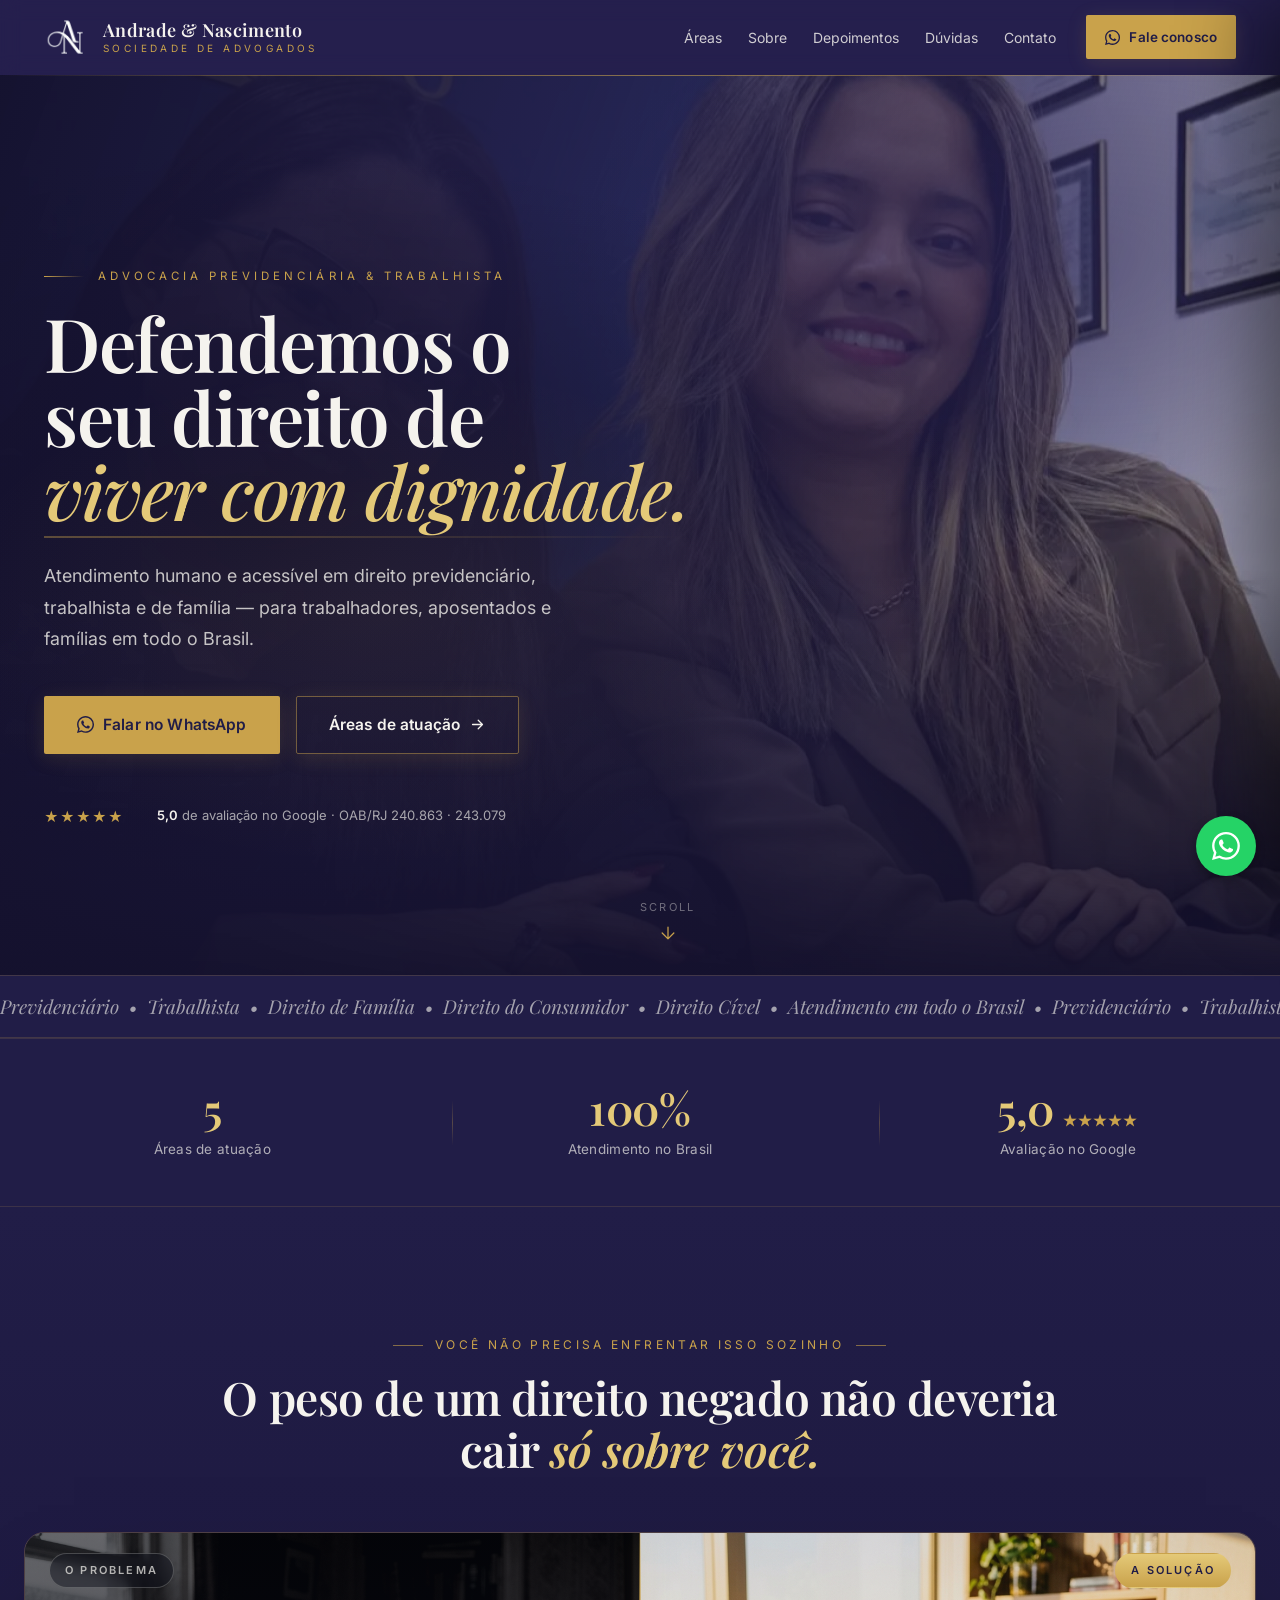
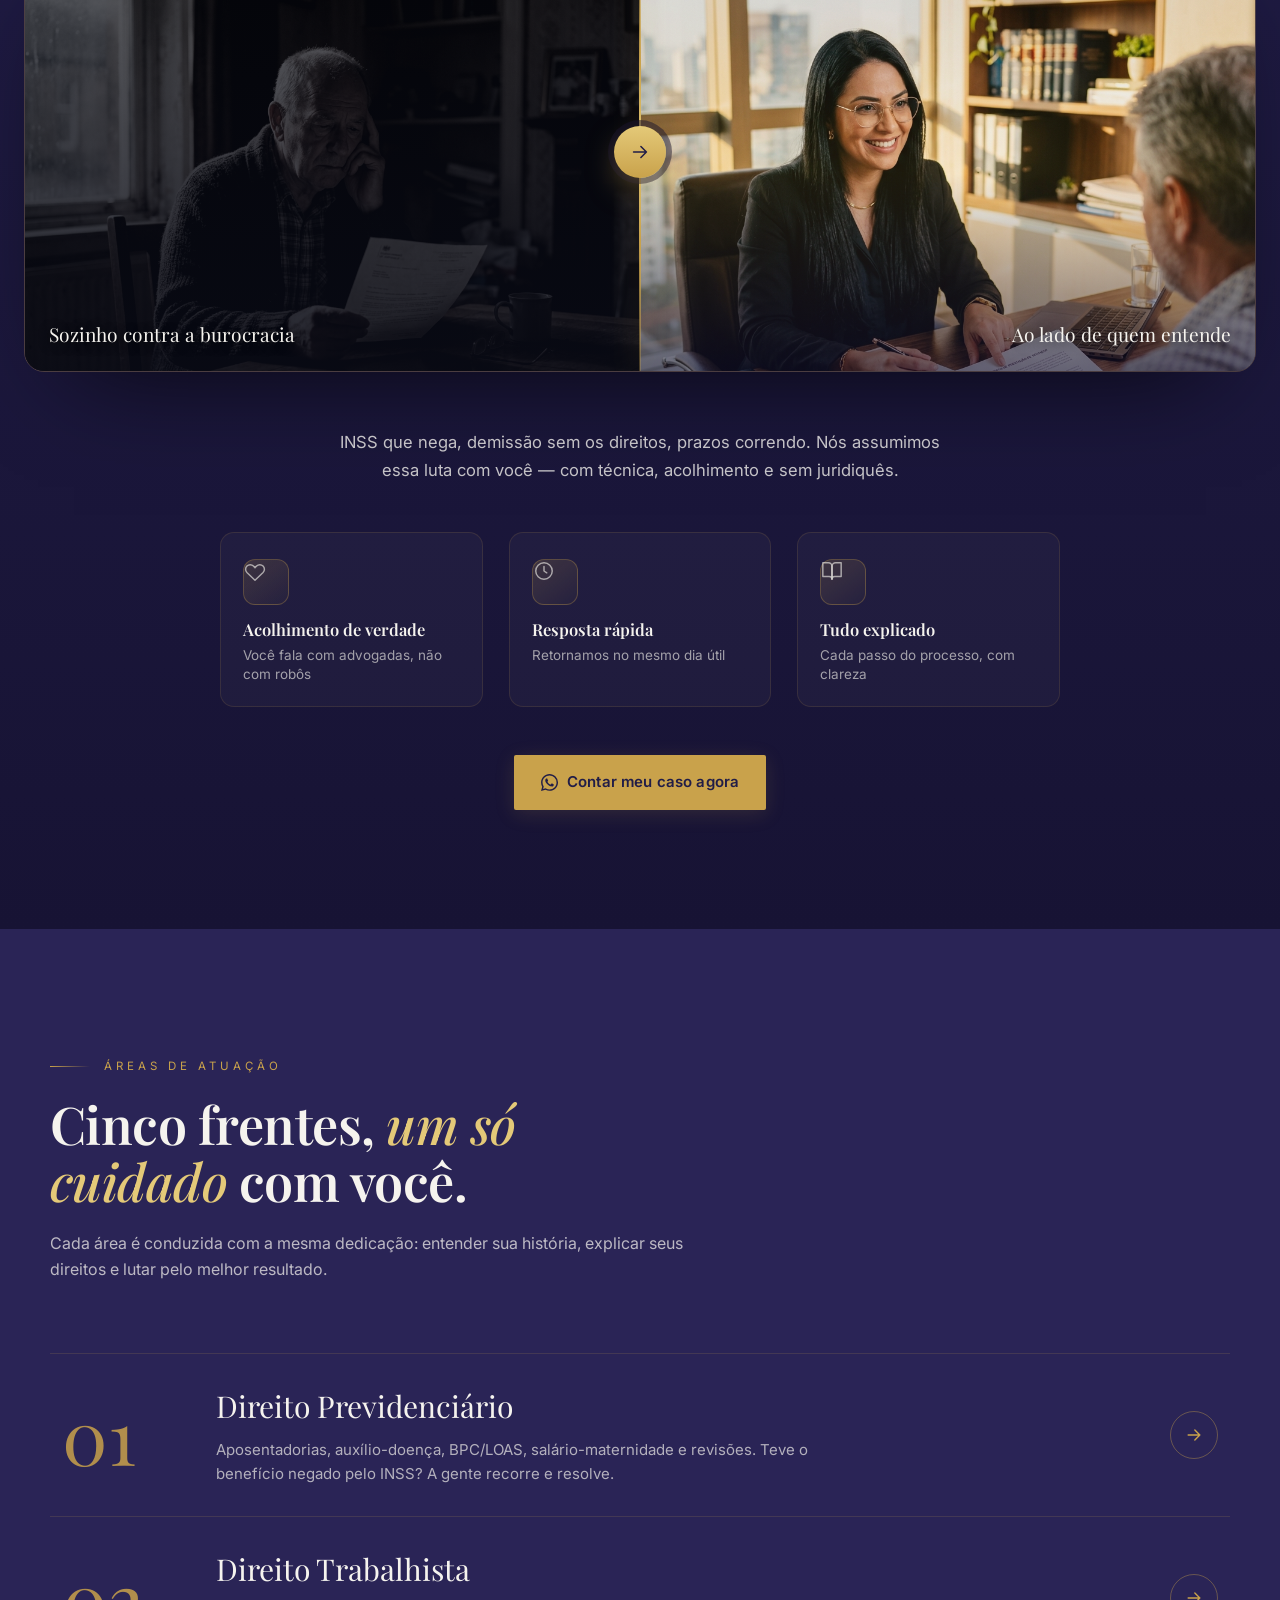
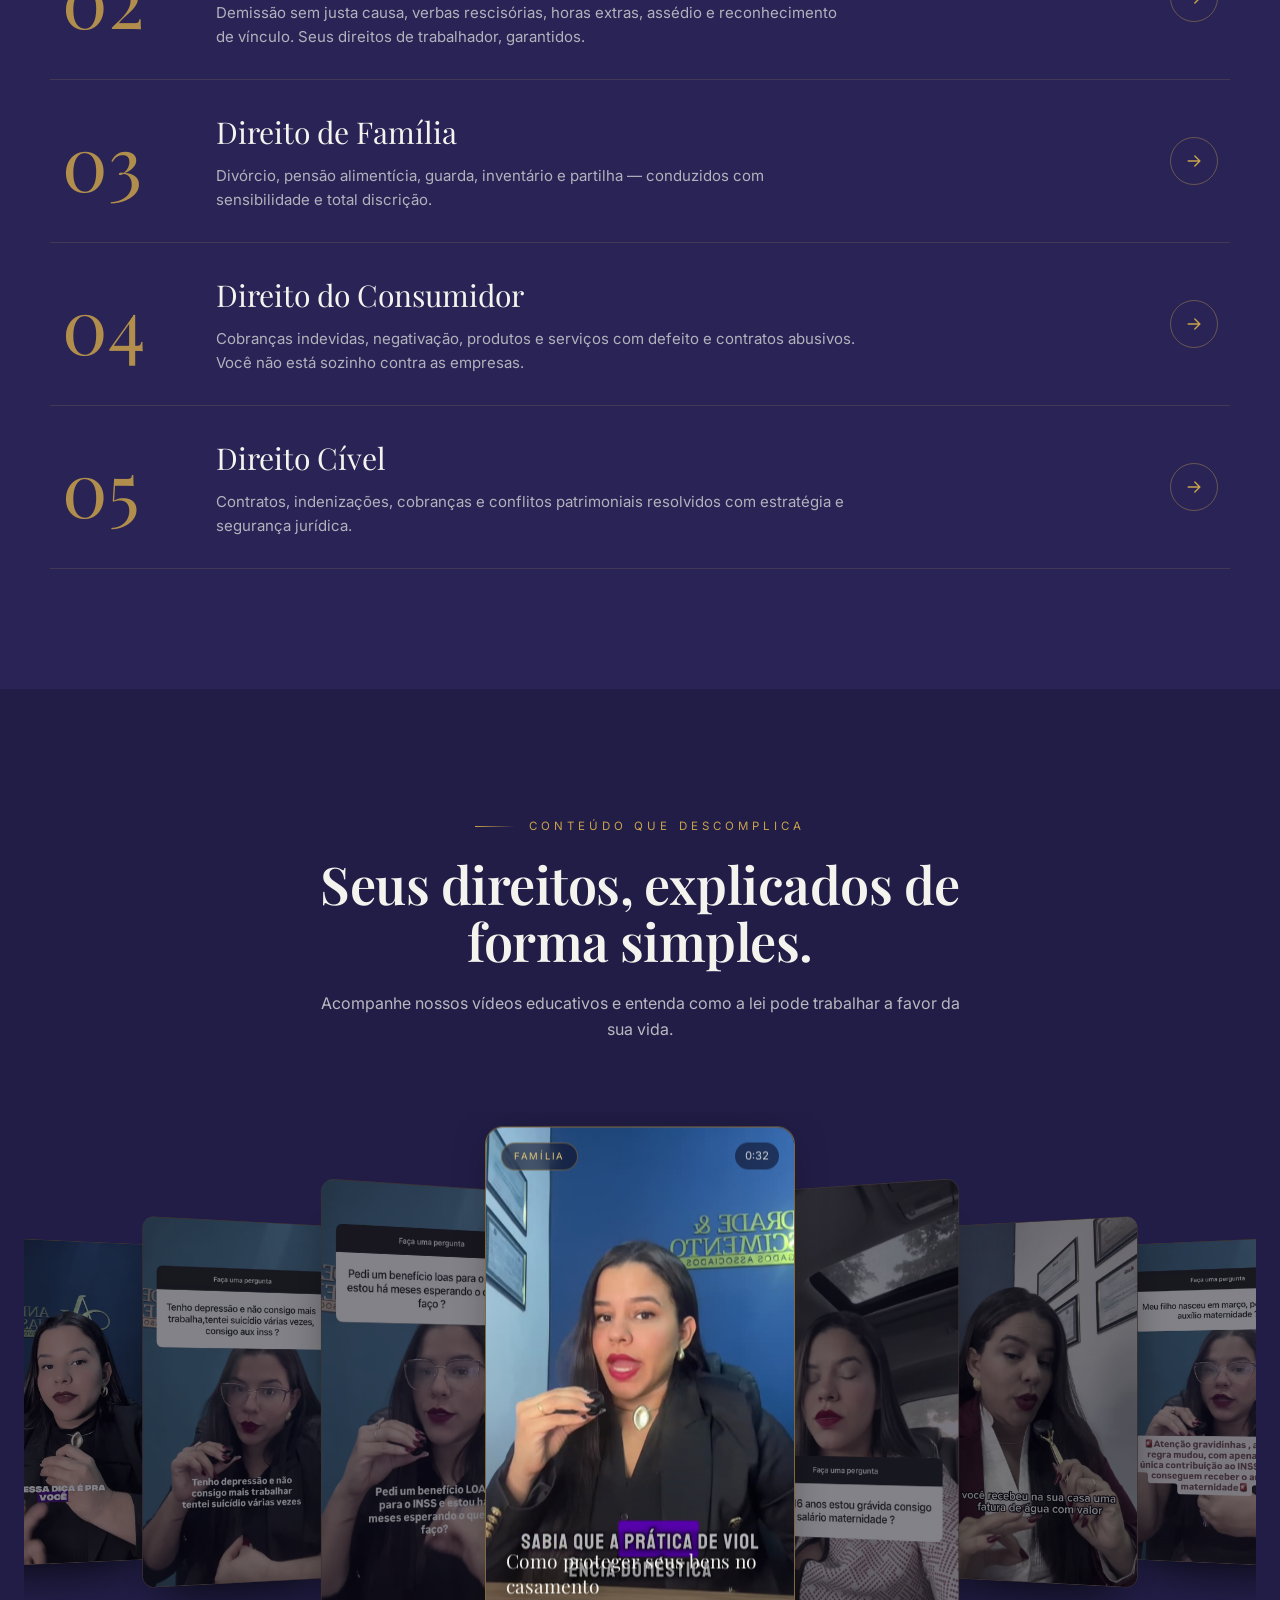
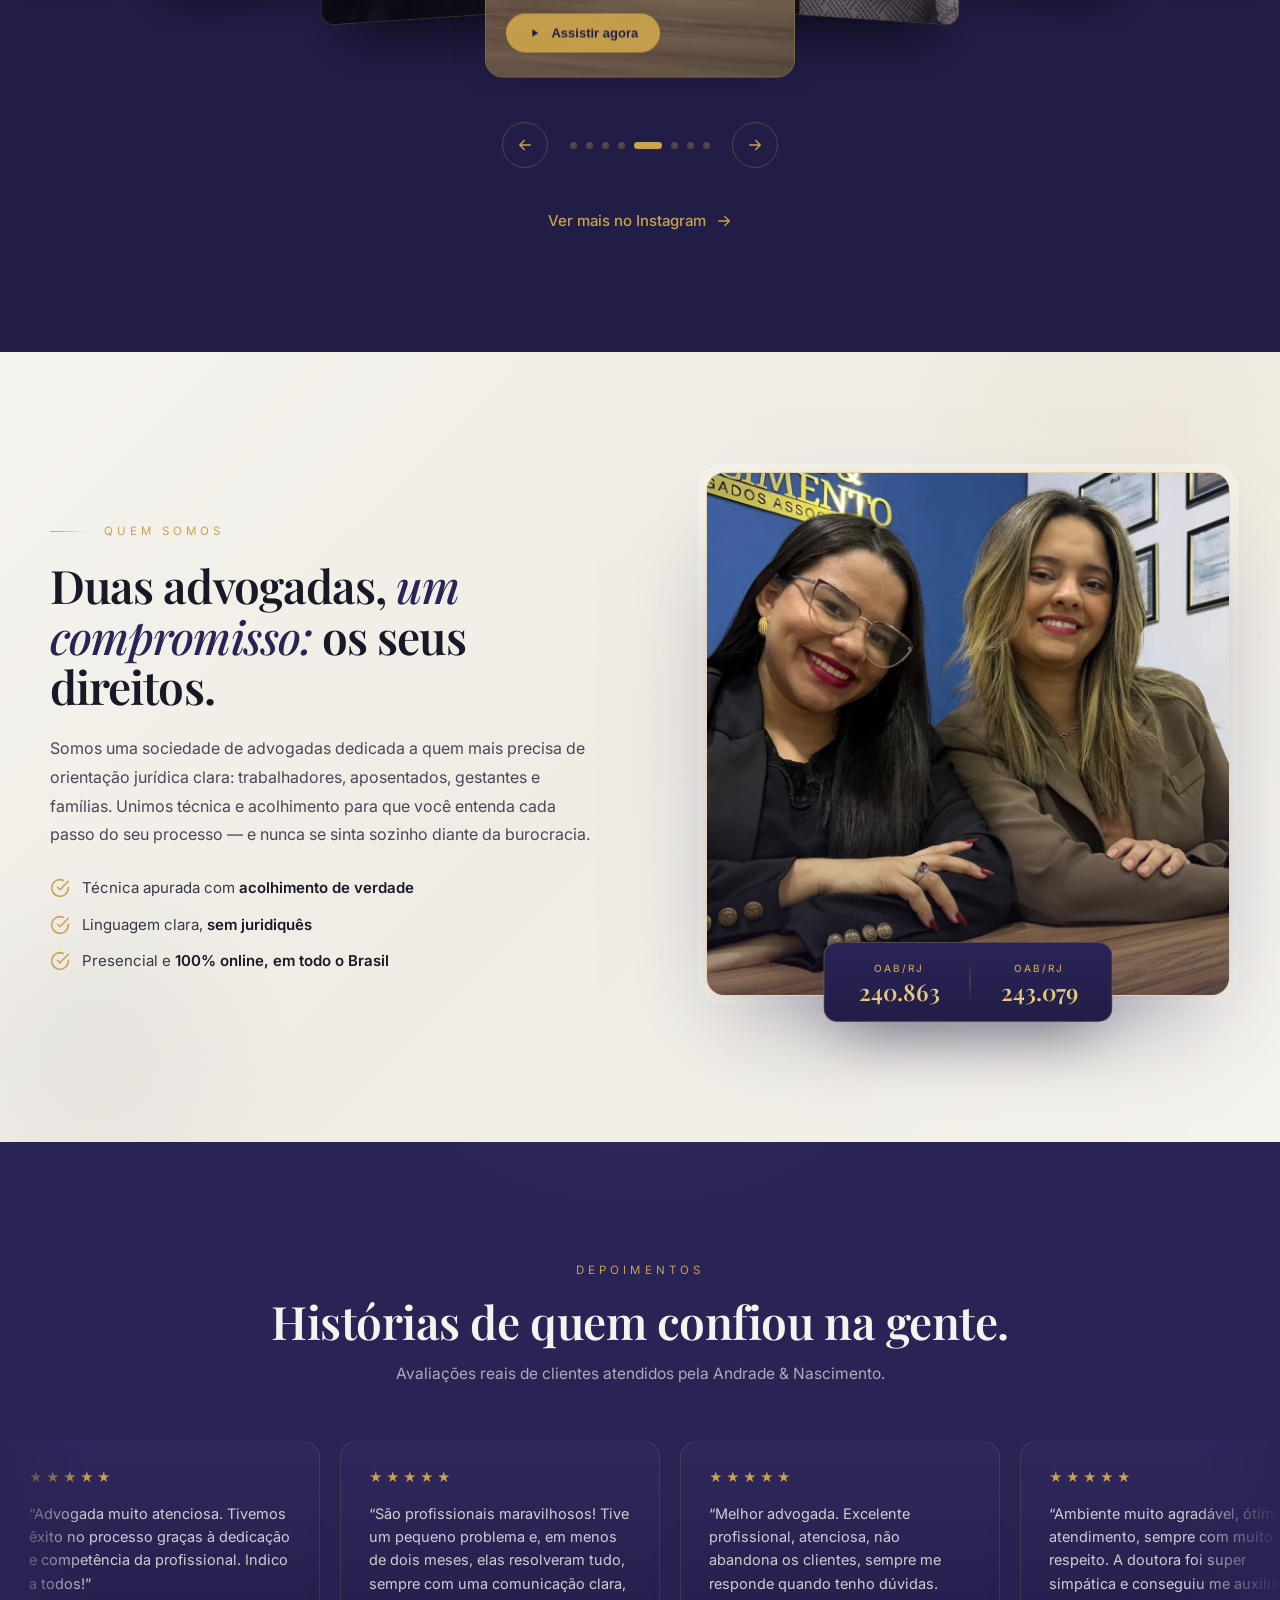
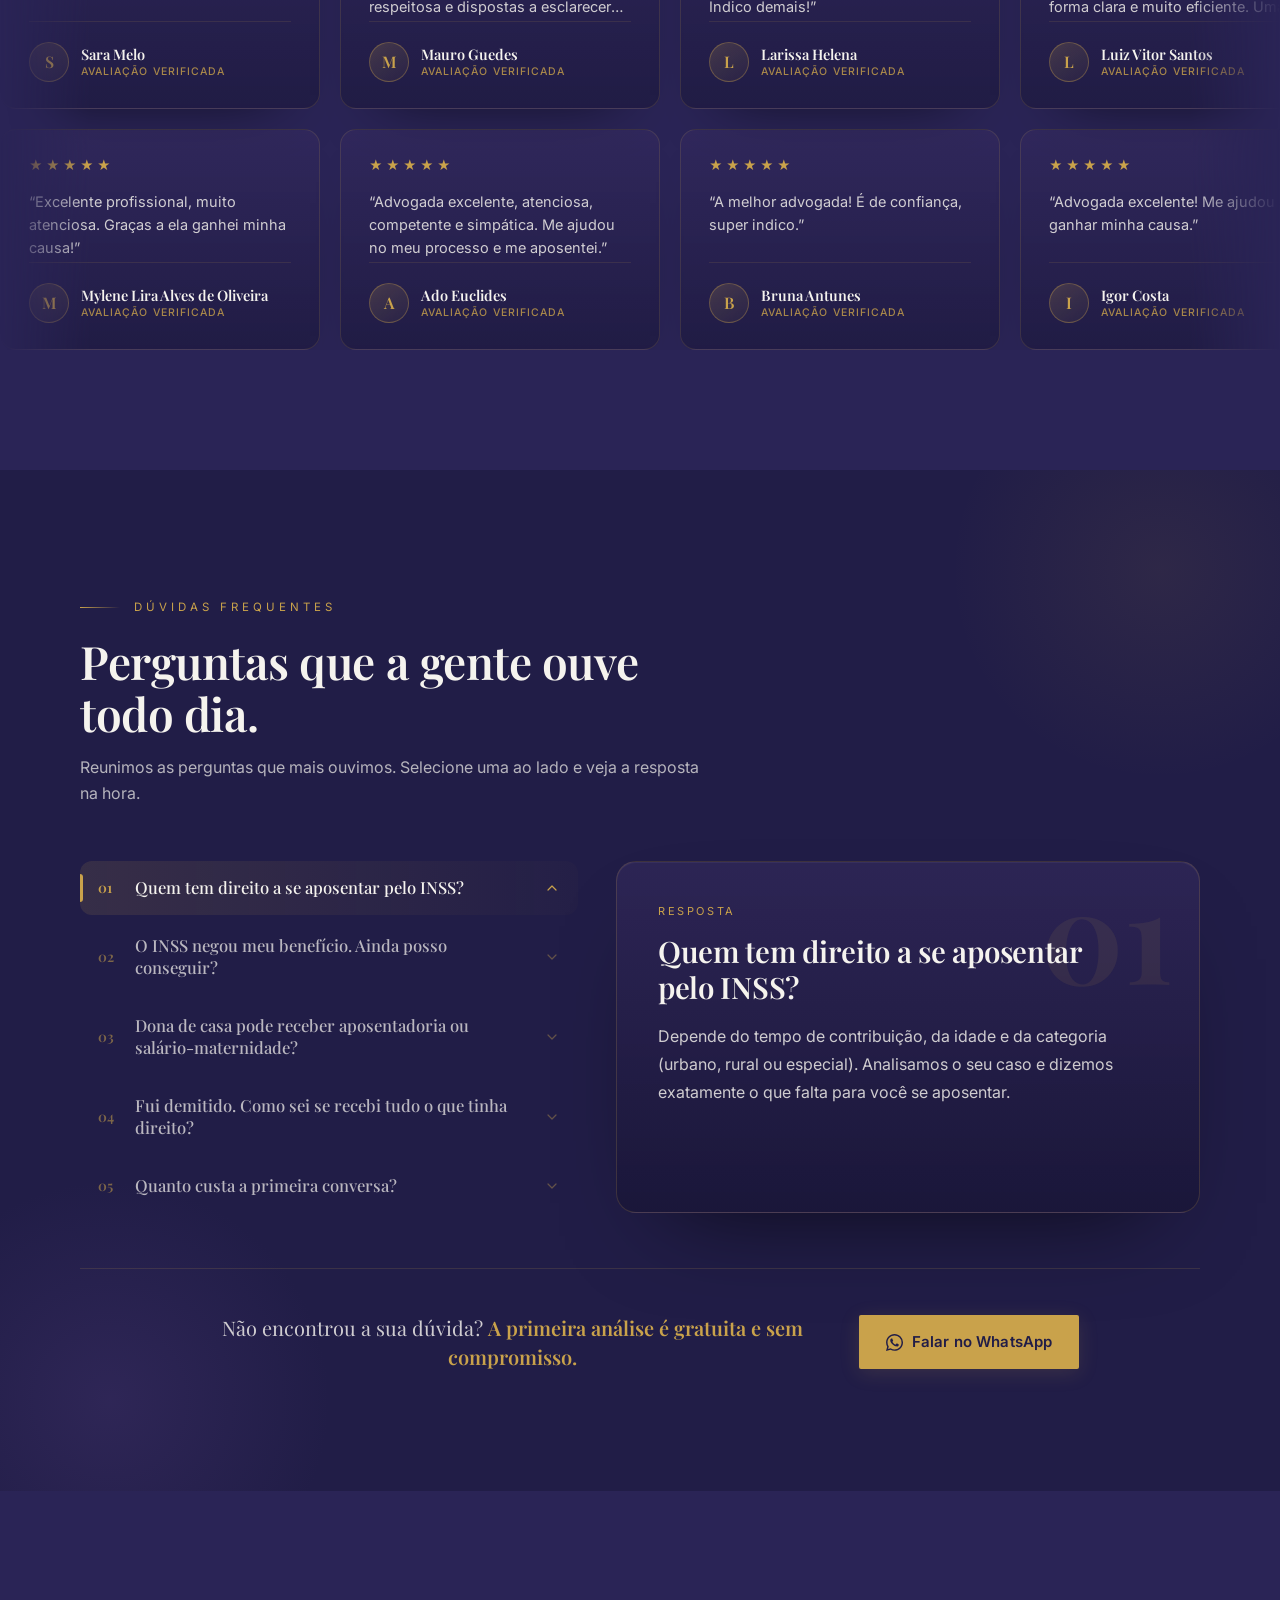
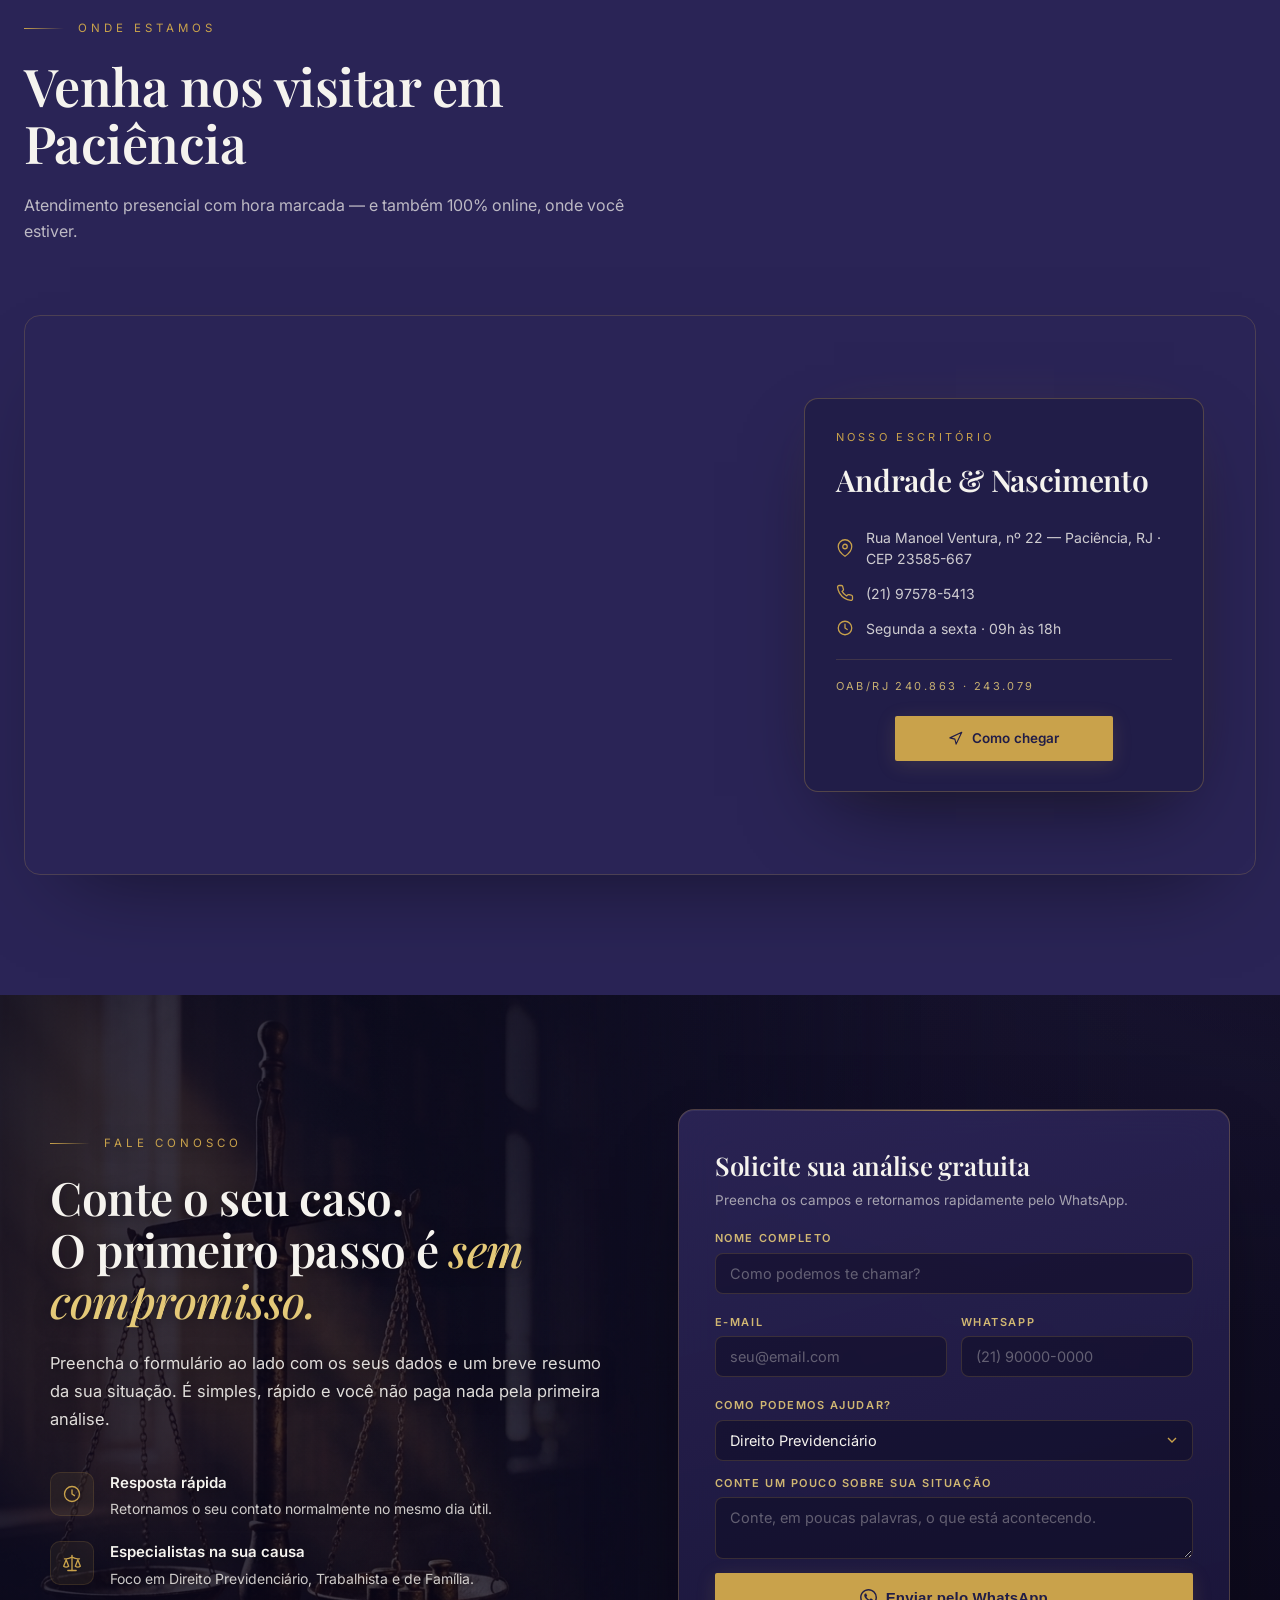
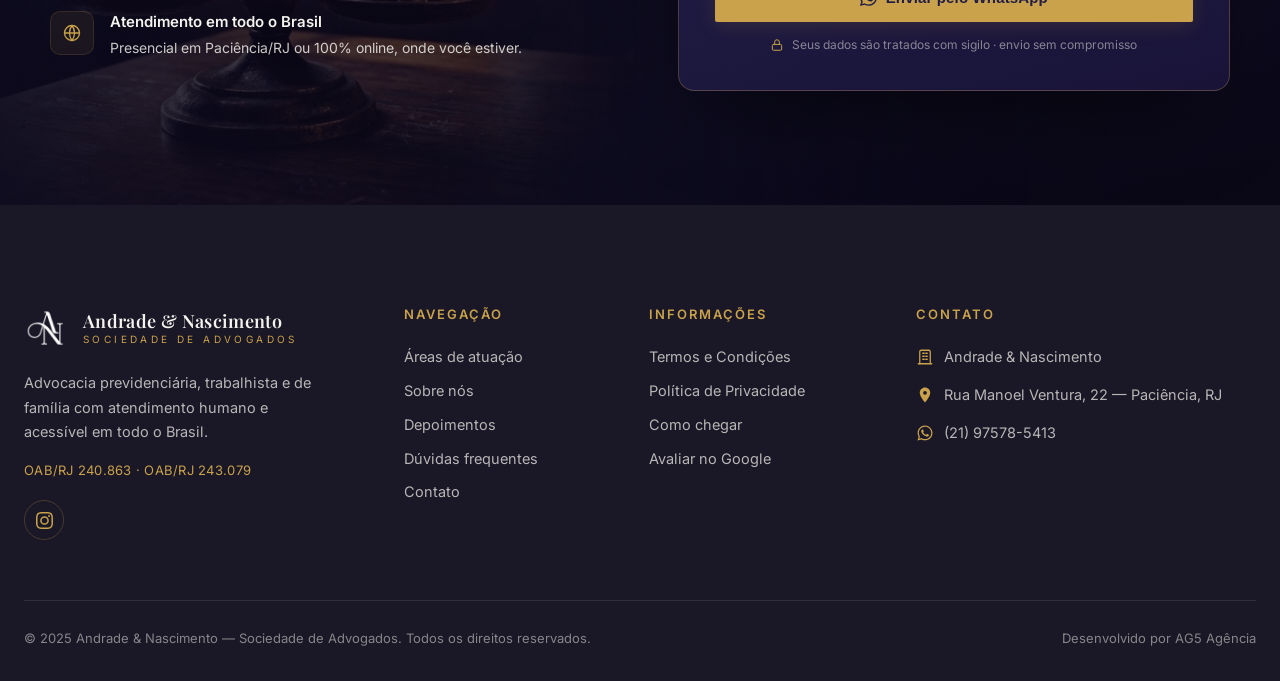
==== index.html @ 32be2080 "feat: redesign pain section with immersive before/after comparison layout and add supporting video a" ====
<!DOCTYPE html>
<html lang="pt-BR">
<head>
<meta charset="UTF-8">
<meta name="viewport" content="width=device-width, initial-scale=1.0">
<title>Andrade &amp; Nascimento — Sociedade de Advogados | Direito Previdenciário &amp; Trabalhista</title>
<meta name="description" content="Advocacia previdenciária, trabalhista e de família com atendimento humano e acessível em todo o Brasil. Avaliação 5,0 no Google. OAB/RJ 240.863 · 243.079.">
<link rel="icon" href="assets/favicon-andrade-nascimento.webp">
<link rel="preconnect" href="https://fonts.googleapis.com">
<link rel="preconnect" href="https://fonts.gstatic.com" crossorigin>
<link href="https://fonts.googleapis.com/css2?family=Playfair+Display:ital,wght@0,400;0,500;0,600;0,700;1,400;1,500&family=Inter:wght@300;400;500;600;700&display=swap" rel="stylesheet">
<link rel="stylesheet" href="style.css">
</head>
<body>

<!-- ===== NAV ===== -->
<nav class="nav" id="nav">
  <div class="nav__inner">
    <a class="brand" href="#top">
      <img src="assets/logo-andrade-nascimento-advocacia.webp" alt="Logotipo Andrade &amp; Nascimento" width="46" height="46">
      <span class="brand__text">
        <span class="brand__name">Andrade &amp; Nascimento</span>
        <span class="brand__sub">Sociedade de Advogados</span>
      </span>
    </a>
    <div class="nav__right">
      <div class="nav__links">
        <a href="#areas">Áreas</a>
        <a href="#sobre">Sobre</a>
        <a href="#depoimentos">Depoimentos</a>
        <a href="#faq">Dúvidas</a>
        <a href="#contato">Contato</a>
      </div>
      <a class="btn btn--gold btn--sm" href="https://wa.me/5521975785413" target="_blank" rel="noopener">
        <svg viewBox="0 0 24 24" fill="#211d47" aria-hidden="true"><path d="M17.472 14.382c-.297-.149-1.758-.867-2.03-.967-.273-.099-.471-.148-.67.15-.197.297-.767.966-.94 1.164-.173.199-.347.223-.644.075-.297-.15-1.255-.463-2.39-1.475-.883-.788-1.48-1.761-1.653-2.059-.173-.297-.018-.458.13-.606.134-.133.298-.347.446-.52.149-.174.198-.298.298-.497.099-.198.05-.371-.025-.52-.075-.149-.669-1.612-.916-2.207-.242-.579-.487-.5-.669-.51-.173-.008-.371-.01-.57-.01-.198 0-.52.074-.792.372-.272.297-1.04 1.016-1.04 2.479 0 1.462 1.065 2.875 1.213 3.074.149.198 2.096 3.2 5.077 4.487.709.306 1.262.489 1.694.625.712.227 1.36.195 1.871.118.571-.085 1.758-.719 2.006-1.413.248-.694.248-1.289.173-1.413-.074-.124-.272-.198-.57-.347m-5.421 7.403h-.004a9.87 9.87 0 01-5.031-1.378l-.361-.214-3.741.982.998-3.648-.235-.374a9.86 9.86 0 01-1.51-5.26c.001-5.45 4.436-9.884 9.888-9.884 2.64 0 5.122 1.03 6.988 2.898a9.825 9.825 0 012.893 6.994c-.003 5.45-4.437 9.885-9.885 9.885M20.52 3.449C18.24 1.245 15.24 0 12.045 0 5.463 0 .104 5.359.101 11.892c0 2.096.549 4.142 1.595 5.945L0 24l6.335-1.652a11.9 11.9 0 005.71 1.454h.006c6.585 0 11.946-5.359 11.949-11.893a11.821 11.821 0 00-3.481-8.46"/></svg>
        Fale conosco
      </a>
      <button class="burger" id="burger" aria-label="Abrir menu" aria-expanded="false">
        <svg viewBox="0 0 24 24" fill="none" stroke="currentColor" stroke-width="1.7" stroke-linecap="round"><path d="M4 7h16M4 12h16M4 17h16"/></svg>
      </button>
    </div>
  </div>
</nav>

<!-- Mobile Drawer -->
<div class="drawer-overlay" id="drawerOverlay"></div>
<aside class="drawer" id="mobilemenu" aria-hidden="true">
  <div class="drawer__head">
    <div class="drawer__brand">
      <img src="assets/logo-andrade-nascimento-advocacia.webp" alt="" width="38" height="38">
      <div>
        <span class="brand__name">Andrade &amp; Nascimento</span>
        <span class="brand__sub">Sociedade de Advogados</span>
      </div>
    </div>
    <button class="drawer__close" id="menuClose" aria-label="Fechar menu">
      <svg viewBox="0 0 24 24" fill="none" stroke="currentColor" stroke-width="1.7" stroke-linecap="round"><path d="M18 6L6 18M6 6l12 12"/></svg>
    </button>
  </div>
  <nav class="drawer__links">
    <a href="#areas">Áreas de atuação</a>
    <a href="#sobre">Sobre nós</a>
    <a href="#depoimentos">Depoimentos</a>
    <a href="#faq">Dúvidas frequentes</a>
    <a href="#contato">Contato</a>
  </nav>
  <a class="btn btn--gold drawer__cta" href="https://wa.me/5521975785413" target="_blank" rel="noopener">
    <svg viewBox="0 0 24 24" fill="#211d47" aria-hidden="true"><path d="M17.472 14.382c-.297-.149-1.758-.867-2.03-.967-.273-.099-.471-.148-.67.15-.197.297-.767.966-.94 1.164-.173.199-.347.223-.644.075-.297-.15-1.255-.463-2.39-1.475-.883-.788-1.48-1.761-1.653-2.059-.173-.297-.018-.458.13-.606.134-.133.298-.347.446-.52.149-.174.198-.298.298-.497.099-.198.05-.371-.025-.52-.075-.149-.669-1.612-.916-2.207-.242-.579-.487-.5-.669-.51-.173-.008-.371-.01-.57-.01-.198 0-.52.074-.792.372-.272.297-1.04 1.016-1.04 2.479 0 1.462 1.065 2.875 1.213 3.074.149.198 2.096 3.2 5.077 4.487.709.306 1.262.489 1.694.625.712.227 1.36.195 1.871.118.571-.085 1.758-.719 2.006-1.413.248-.694.248-1.289.173-1.413-.074-.124-.272-.198-.57-.347m-5.421 7.403h-.004a9.87 9.87 0 01-5.031-1.378l-.361-.214-3.741.982.998-3.648-.235-.374a9.86 9.86 0 01-1.51-5.26c.001-5.45 4.436-9.884 9.888-9.884 2.64 0 5.122 1.03 6.988 2.898a9.825 9.825 0 012.893 6.994c-.003 5.45-4.437 9.885-9.885 9.885M20.52 3.449C18.24 1.245 15.24 0 12.045 0 5.463 0 .104 5.359.101 11.892c0 2.096.549 4.142 1.595 5.945L0 24l6.335-1.652a11.9 11.9 0 005.71 1.454h.006c6.585 0 11.946-5.359 11.949-11.893a11.821 11.821 0 00-3.481-8.46"/></svg>
    Falar no WhatsApp
  </a>
</aside>

<!-- ===== HERO ===== -->
<header class="hero" id="top">
  <div class="hero__bg"></div>
  <div class="hero__overlay"></div>
  <div class="hero__fade"></div>
  <div class="hero__glow"></div>
  <div class="hero__inner">
    <div class="hero__content">
      <p class="eyebrow eyebrow--line">Advocacia Previdenciária &amp; Trabalhista</p>
      <h1 class="hero__title">Defendemos o<br>seu direito de<br><em>viver com dignidade.</em></h1>
      <p class="hero__sub">Atendimento humano e acessível em direito previdenciário, trabalhista e de família — para trabalhadores, aposentados e famílias em todo o Brasil.</p>
      <div class="hero__cta">
        <a class="btn btn--gold" href="https://wa.me/5521975785413?text=Ol%C3%A1%2C%20vim%20atrav%C3%A9s%20do%20site%20e%20gostaria%20de%20uma%20informa%C3%A7%C3%A3o." target="_blank" rel="noopener">
          <svg viewBox="0 0 24 24" fill="#211d47" aria-hidden="true"><path d="M17.472 14.382c-.297-.149-1.758-.867-2.03-.967-.273-.099-.471-.148-.67.15-.197.297-.767.966-.94 1.164-.173.199-.347.223-.644.075-.297-.15-1.255-.463-2.39-1.475-.883-.788-1.48-1.761-1.653-2.059-.173-.297-.018-.458.13-.606.134-.133.298-.347.446-.52.149-.174.198-.298.298-.497.099-.198.05-.371-.025-.52-.075-.149-.669-1.612-.916-2.207-.242-.579-.487-.5-.669-.51-.173-.008-.371-.01-.57-.01-.198 0-.52.074-.792.372-.272.297-1.04 1.016-1.04 2.479 0 1.462 1.065 2.875 1.213 3.074.149.198 2.096 3.2 5.077 4.487.709.306 1.262.489 1.694.625.712.227 1.36.195 1.871.118.571-.085 1.758-.719 2.006-1.413.248-.694.248-1.289.173-1.413-.074-.124-.272-.198-.57-.347m-5.421 7.403h-.004a9.87 9.87 0 01-5.031-1.378l-.361-.214-3.741.982.998-3.648-.235-.374a9.86 9.86 0 01-1.51-5.26c.001-5.45 4.436-9.884 9.888-9.884 2.64 0 5.122 1.03 6.988 2.898a9.825 9.825 0 012.893 6.994c-.003 5.45-4.437 9.885-9.885 9.885M20.52 3.449C18.24 1.245 15.24 0 12.045 0 5.463 0 .104 5.359.101 11.892c0 2.096.549 4.142 1.595 5.945L0 24l6.335-1.652a11.9 11.9 0 005.71 1.454h.006c6.585 0 11.946-5.359 11.949-11.893a11.821 11.821 0 00-3.481-8.46"/></svg>
          Falar no WhatsApp
        </a>
        <a class="btn btn--outline" href="#areas">
          Áreas de atuação
          <svg viewBox="0 0 24 24" fill="none" stroke="currentColor" stroke-width="1.8" stroke-linecap="round" stroke-linejoin="round"><path d="M5 12h14M13 6l6 6-6 6"/></svg>
        </a>
      </div>
      <div class="hero__rating">
        <span class="stars" aria-hidden="true"></span>
        <span><strong>5,0</strong> de avaliação no Google · OAB/RJ 240.863 · 243.079</span>
      </div>
      <figure class="hero__photo">
        <img src="assets/equipe-advogadas-andrade-nascimento.webp" alt="As advogadas sócias do escritório Andrade &amp; Nascimento" loading="lazy">
      </figure>
    </div>
  </div>
  <div class="hero__scroll">
    <span>Scroll</span>
    <svg viewBox="0 0 24 24" fill="none" stroke="currentColor" stroke-width="1.5" stroke-linecap="round" stroke-linejoin="round"><path d="M12 5v14M5 12l7 7 7-7"/></svg>
  </div>
</header>

<!-- ===== MARQUEE ===== -->
<div class="marquee">
  <div class="marquee__track">
    <span class="marquee__group">Previdenciário&nbsp;&nbsp;•&nbsp;&nbsp;Trabalhista&nbsp;&nbsp;•&nbsp;&nbsp;Direito de Família&nbsp;&nbsp;•&nbsp;&nbsp;Direito do Consumidor&nbsp;&nbsp;•&nbsp;&nbsp;Direito Cível&nbsp;&nbsp;•&nbsp;&nbsp;Atendimento em todo o Brasil&nbsp;&nbsp;•&nbsp;&nbsp;</span>
    <span class="marquee__group">Previdenciário&nbsp;&nbsp;•&nbsp;&nbsp;Trabalhista&nbsp;&nbsp;•&nbsp;&nbsp;Direito de Família&nbsp;&nbsp;•&nbsp;&nbsp;Direito do Consumidor&nbsp;&nbsp;•&nbsp;&nbsp;Direito Cível&nbsp;&nbsp;•&nbsp;&nbsp;Atendimento em todo o Brasil&nbsp;&nbsp;•&nbsp;&nbsp;</span>
  </div>
</div>

<!-- ===== TRUST BAND ===== -->
<section class="trust">
  <div class="trust__inner reveal" data-reveal="up" id="counters">
    <div class="trust__stat">
      <span class="trust__num" data-count="5">5</span>
      <span class="trust__label">Áreas de atuação</span>
    </div>
    <div class="trust__stat">
      <span class="trust__num" data-count="100" data-suffix="%">100%</span>
      <span class="trust__label">Atendimento no Brasil</span>
    </div>
    <div class="trust__stat">
      <span class="trust__num">5,0<em class="trust__stars">★★★★★</em></span>
      <span class="trust__label">Avaliação no Google</span>
    </div>
  </div>
</section>

<!-- ===== PAIN / SOLUTION ===== -->
<section class="pain">
  <div class="pain__content">
    <div class="pain__inner">
      <!-- 1) o gancho: eyebrow + título -->
      <p class="pain__eyebrow reveal" data-reveal="up">Você não precisa enfrentar isso sozinho</p>
      <h2 class="pain__title reveal" data-reveal="up" data-reveal-delay="80">O peso de um direito negado não deveria cair <em>só sobre você.</em></h2>
    </div>
  </div>

  <!-- 2) o palco: problema (esq) → solução (dir) -->
  <div class="pain__stage reveal" data-reveal="up" data-reveal-delay="140">
    <div class="pain__half pain__half--before">
      <div class="pain__img" style="background-image:url('assets/pain-antes-new.png')"></div>
      <div class="pain__half-tag">O problema</div>
      <p class="pain__half-line">Sozinho contra a burocracia</p>
    </div>
    <div class="pain__half pain__half--after">
      <div class="pain__img" style="background-image:url('assets/pain-depois-new.png')"></div>
      <div class="pain__half-tag pain__half-tag--gold">A solução</div>
      <p class="pain__half-line">Ao lado de quem entende</p>
    </div>
    <div class="pain__seam" aria-hidden="true"></div>
    <div class="pain__seam-ic" aria-hidden="true">
      <svg viewBox="0 0 24 24" fill="none" stroke="currentColor" stroke-width="1.7" stroke-linecap="round" stroke-linejoin="round"><path d="M5 12h14M13 6l6 6-6 6"/></svg>
    </div>
  </div>

  <!-- 3) o fecho: lead + pilares + CTA -->
  <div class="pain__content pain__content--foot">
    <div class="pain__inner">
      <p class="pain__lead reveal" data-reveal="up" data-reveal-delay="160">INSS que nega, demissão sem os direitos, prazos correndo. Nós assumimos essa luta com você — com técnica, acolhimento e sem juridiquês.</p>

      <div class="pain__pillars reveal" data-reveal="up" data-reveal-delay="240">
        <div class="pain__pillar">
          <span class="pain__pillar-ic"><svg viewBox="0 0 24 24" fill="none" stroke="currentColor" stroke-width="1.6" stroke-linecap="round" stroke-linejoin="round"><path d="M20.8 6.6a5 5 0 0 0-7.1 0L12 8.3l-1.7-1.7a5 5 0 1 0-7.1 7.1L12 22l8.8-8.3a5 5 0 0 0 0-7.1z"/></svg></span>
          <div><strong>Acolhimento de verdade</strong><span>Você fala com advogadas, não com robôs</span></div>
        </div>
        <div class="pain__pillar">
          <span class="pain__pillar-ic"><svg viewBox="0 0 24 24" fill="none" stroke="currentColor" stroke-width="1.6" stroke-linecap="round" stroke-linejoin="round"><circle cx="12" cy="12" r="9"/><path d="M12 7v5l3 2"/></svg></span>
          <div><strong>Resposta rápida</strong><span>Retornamos no mesmo dia útil</span></div>
        </div>
        <div class="pain__pillar">
          <span class="pain__pillar-ic"><svg viewBox="0 0 24 24" fill="none" stroke="currentColor" stroke-width="1.6" stroke-linecap="round" stroke-linejoin="round"><path d="M2 3h6a4 4 0 0 1 4 4v14a3 3 0 0 0-3-3H2z"/><path d="M22 3h-6a4 4 0 0 0-4 4v14a3 3 0 0 1 3-3h7z"/></svg></span>
          <div><strong>Tudo explicado</strong><span>Cada passo do processo, com clareza</span></div>
        </div>
      </div>

      <a class="btn btn--gold reveal" data-reveal="up" data-reveal-delay="320" href="https://wa.me/5521975785413?text=Ol%C3%A1%2C%20vim%20atrav%C3%A9s%20do%20site%20e%20gostaria%20de%20contar%20o%20meu%20caso." target="_blank" rel="noopener">
        <svg viewBox="0 0 24 24" fill="#211d47" aria-hidden="true"><path d="M17.472 14.382c-.297-.149-1.758-.867-2.03-.967-.273-.099-.471-.148-.67.15-.197.297-.767.966-.94 1.164-.173.199-.347.223-.644.075-.297-.15-1.255-.463-2.39-1.475-.883-.788-1.48-1.761-1.653-2.059-.173-.297-.018-.458.13-.606.134-.133.298-.347.446-.52.149-.174.198-.298.298-.497.099-.198.05-.371-.025-.52-.075-.149-.669-1.612-.916-2.207-.242-.579-.487-.5-.669-.51-.173-.008-.371-.01-.57-.01-.198 0-.52.074-.792.372-.272.297-1.04 1.016-1.04 2.479 0 1.462 1.065 2.875 1.213 3.074.149.198 2.096 3.2 5.077 4.487.709.306 1.262.489 1.694.625.712.227 1.36.195 1.871.118.571-.085 1.758-.719 2.006-1.413.248-.694.248-1.289.173-1.413-.074-.124-.272-.198-.57-.347m-5.421 7.403h-.004a9.87 9.87 0 01-5.031-1.378l-.361-.214-3.741.982.998-3.648-.235-.374a9.86 9.86 0 01-1.51-5.26c.001-5.45 4.436-9.884 9.888-9.884 2.64 0 5.122 1.03 6.988 2.898a9.825 9.825 0 012.893 6.994c-.003 5.45-4.437 9.885-9.885 9.885M20.52 3.449C18.24 1.245 15.24 0 12.045 0 5.463 0 .104 5.359.101 11.892c0 2.096.549 4.142 1.595 5.945L0 24l6.335-1.652a11.9 11.9 0 005.71 1.454h.006c6.585 0 11.946-5.359 11.949-11.893a11.821 11.821 0 00-3.481-8.46"/></svg>
        Contar meu caso agora
      </a>
    </div>
  </div>
</section>
<!-- ===== SERVICES ===== -->
<section class="services" id="areas">
  <div class="services__inner">
    <div class="section-head reveal" data-reveal="up">
      <p class="eyebrow eyebrow--line">Áreas de atuação</p>
      <h2>Cinco frentes, <em>um só cuidado</em> com você.</h2>
      <p class="section-head__text">Cada área é conduzida com a mesma dedicação: entender sua história, explicar seus direitos e lutar pelo melhor resultado.</p>
    </div>
    <div class="services__list" id="servicesList"></div>
  </div>
</section>

<!-- ===== VIDEOS ===== -->
<section class="videos">
  <div class="videos__inner">
    <div class="section-head section-head--center reveal" data-reveal="up">
      <p class="eyebrow eyebrow--line">Conteúdo que descomplica</p>
      <h2>Seus direitos, explicados de forma simples.</h2>
      <p class="section-head__text">Acompanhe nossos vídeos educativos e entenda como a lei pode trabalhar a favor da sua vida.</p>
    </div>
    <div class="cflow reveal" data-reveal="up" data-reveal-delay="100">
      <div class="cflow__viewport">
        <div class="cflow__track" id="cflowTrack"></div>
      </div>
      <div class="cflow__bar">
        <button type="button" class="cflow__nav" id="cflowPrev" aria-label="Vídeo anterior">
          <svg viewBox="0 0 24 24" fill="none" stroke="currentColor" stroke-width="1.8" stroke-linecap="round" stroke-linejoin="round"><path d="M19 12H5M11 18l-6-6 6-6"/></svg>
        </button>
        <div class="cflow__dots" id="cflowDots"></div>
        <button type="button" class="cflow__nav" id="cflowNext" aria-label="Próximo vídeo">
          <svg viewBox="0 0 24 24" fill="none" stroke="currentColor" stroke-width="1.8" stroke-linecap="round" stroke-linejoin="round"><path d="M5 12h14M13 6l6 6-6 6"/></svg>
        </button>
      </div>
    </div>
    <div class="videos__more reveal" data-reveal="up" data-reveal-delay="200">
      <a href="https://instagram.com/andradenascimentoadvocacia" target="_blank" rel="noopener">
        Ver mais no Instagram
        <svg viewBox="0 0 24 24" fill="none" stroke="currentColor" stroke-width="1.8" stroke-linecap="round" stroke-linejoin="round"><path d="M5 12h14M13 6l6 6-6 6"/></svg>
      </a>
    </div>
  </div>
</section>

<!-- ===== ABOUT ===== -->
<section class="about" id="sobre">
  <div class="about__inner">
    <div class="about__grid">
      <div class="about__content reveal" data-reveal="up">
        <p class="eyebrow eyebrow--line">Quem somos</p>
        <h2 class="about__title">Duas advogadas, <em>um compromisso:</em> os seus direitos.</h2>
        <p class="about__text">Somos uma sociedade de advogadas dedicada a quem mais precisa de orientação jurídica clara: trabalhadores, aposentados, gestantes e famílias. Unimos técnica e acolhimento para que você entenda cada passo do seu processo — e nunca se sinta sozinho diante da burocracia.</p>
        <ul class="about__pillars">
          <li><svg viewBox="0 0 24 24" fill="none" stroke="currentColor" stroke-width="1.8" stroke-linecap="round" stroke-linejoin="round"><path d="M22 11.08V12a10 10 0 1 1-5.93-9.14"/><path d="M22 4L12 14.01l-3-3"/></svg><span>Técnica apurada com <strong>acolhimento de verdade</strong></span></li>
          <li><svg viewBox="0 0 24 24" fill="none" stroke="currentColor" stroke-width="1.8" stroke-linecap="round" stroke-linejoin="round"><path d="M22 11.08V12a10 10 0 1 1-5.93-9.14"/><path d="M22 4L12 14.01l-3-3"/></svg><span>Linguagem clara, <strong>sem juridiquês</strong></span></li>
          <li><svg viewBox="0 0 24 24" fill="none" stroke="currentColor" stroke-width="1.8" stroke-linecap="round" stroke-linejoin="round"><path d="M22 11.08V12a10 10 0 1 1-5.93-9.14"/><path d="M22 4L12 14.01l-3-3"/></svg><span>Presencial e <strong>100% online, em todo o Brasil</strong></span></li>
        </ul>
      </div>
      <div class="about__media reveal" data-reveal="left" data-reveal-delay="120">
        <figure class="about__figure">
          <img src="assets/equipe-advogadas-andrade-nascimento.webp" alt="As advogadas sócias do escritório Andrade &amp; Nascimento" loading="lazy">
        </figure>
        <div class="about__oab">
          <div class="about__oab-item"><span>OAB/RJ</span><strong>240.863</strong></div>
          <span class="about__oab-div"></span>
          <div class="about__oab-item"><span>OAB/RJ</span><strong>243.079</strong></div>
        </div>
      </div>
    </div>
  </div>
</section>

<!-- ===== TESTIMONIALS ===== -->
<section class="testi" id="depoimentos">
  <div class="testi__inner">
    <div class="testi__head reveal" data-reveal="up">
      <p class="eyebrow">Depoimentos</p>
      <h2>Histórias de quem confiou na gente.</h2>
      <p class="testi__head-text">Avaliações reais de clientes atendidos pela Andrade &amp; Nascimento.</p>
    </div>
  </div>
  <div class="testi__wall reveal" data-reveal="up" data-reveal-delay="120" aria-label="Mural de avaliações de clientes">
    <div class="testi__row" id="testiRowA"></div>
    <div class="testi__row testi__row--rev" id="testiRowB"></div>
  </div>
</section>

<!-- ===== FAQ ===== -->
<section class="faq" id="faq">
  <div class="faq__inner">
    <div class="faq__head reveal" data-reveal="up">
      <p class="eyebrow eyebrow--line">Dúvidas frequentes</p>
      <h2>Perguntas que a gente ouve todo dia.</h2>
      <p class="faq__head-text">Reunimos as perguntas que mais ouvimos. Selecione uma ao lado e veja a resposta na hora.</p>
    </div>
    <div class="faq__board reveal" data-reveal="up" data-reveal-delay="120">
      <div class="faq__nav" id="faqNav" role="tablist" aria-label="Perguntas frequentes"></div>
      <div class="faq__panel" id="faqPanel" role="tabpanel" aria-live="polite"></div>
    </div>

    <div class="faq__cta reveal" data-reveal="up" data-reveal-delay="120">
      <p class="faq__cta-text">Não encontrou a sua dúvida? <strong>A primeira análise é gratuita e sem compromisso.</strong></p>
      <a class="btn btn--gold" href="https://wa.me/5521975785413?text=Ol%C3%A1%2C%20vim%20atrav%C3%A9s%20do%20site%20e%20gostaria%20de%20tirar%20uma%20d%C3%BAvida." target="_blank" rel="noopener">
        <svg viewBox="0 0 24 24" fill="#211d47" aria-hidden="true"><path d="M17.472 14.382c-.297-.149-1.758-.867-2.03-.967-.273-.099-.471-.148-.67.15-.197.297-.767.966-.94 1.164-.173.199-.347.223-.644.075-.297-.15-1.255-.463-2.39-1.475-.883-.788-1.48-1.761-1.653-2.059-.173-.297-.018-.458.13-.606.134-.133.298-.347.446-.52.149-.174.198-.298.298-.497.099-.198.05-.371-.025-.52-.075-.149-.669-1.612-.916-2.207-.242-.579-.487-.5-.669-.51-.173-.008-.371-.01-.57-.01-.198 0-.52.074-.792.372-.272.297-1.04 1.016-1.04 2.479 0 1.462 1.065 2.875 1.213 3.074.149.198 2.096 3.2 5.077 4.487.709.306 1.262.489 1.694.625.712.227 1.36.195 1.871.118.571-.085 1.758-.719 2.006-1.413.248-.694.248-1.289.173-1.413-.074-.124-.272-.198-.57-.347m-5.421 7.403h-.004a9.87 9.87 0 01-5.031-1.378l-.361-.214-3.741.982.998-3.648-.235-.374a9.86 9.86 0 01-1.51-5.26c.001-5.45 4.436-9.884 9.888-9.884 2.64 0 5.122 1.03 6.988 2.898a9.825 9.825 0 012.893 6.994c-.003 5.45-4.437 9.885-9.885 9.885M20.52 3.449C18.24 1.245 15.24 0 12.045 0 5.463 0 .104 5.359.101 11.892c0 2.096.549 4.142 1.595 5.945L0 24l6.335-1.652a11.9 11.9 0 005.71 1.454h.006c6.585 0 11.946-5.359 11.949-11.893a11.821 11.821 0 00-3.481-8.46"/></svg>
        Falar no WhatsApp
      </a>
    </div>
  </div>
</section>

<!-- ===== LOCATION ===== -->
<section class="loc" id="localizacao">
  <div class="loc__inner">
    <div class="section-head reveal" data-reveal="up">
      <p class="eyebrow eyebrow--line">Onde estamos</p>
      <h2>Venha nos visitar em Paciência</h2>
      <p class="section-head__text">Atendimento presencial com hora marcada — e também 100% online, onde você estiver.</p>
    </div>
  </div>
  <div class="loc__stage reveal" data-reveal="up" data-reveal-delay="100">
    <div class="loc__map">
      <iframe id="locMap" title="Mapa do escritório" src="https://www.google.com/maps?q=Rua%20Manoel%20Ventura%2022%20Paci%C3%AAncia%20Rio%20de%20Janeiro%20RJ&output=embed" loading="lazy" referrerpolicy="no-referrer-when-downgrade"></iframe>
      <span class="loc__map-guard" aria-hidden="true"></span>
    </div>
    <div class="loc__stage-inner">
      <aside class="loc__plaque">
        <p class="loc__plaque-eyebrow">Nosso escritório</p>
        <h3 class="loc__plaque-name">Andrade &amp; Nascimento</h3>
        <div class="loc__plaque-rows">
          <div class="loc__plaque-row">
            <svg viewBox="0 0 24 24" fill="none" stroke="currentColor" stroke-width="1.7" stroke-linecap="round" stroke-linejoin="round"><path d="M21 10c0 7-9 13-9 13s-9-6-9-13a9 9 0 0 1 18 0z"/><circle cx="12" cy="10" r="3"/></svg>
            <span>Rua Manoel Ventura, nº 22 — Paciência, RJ · CEP 23585-667</span>
          </div>
          <div class="loc__plaque-row">
            <svg viewBox="0 0 24 24" fill="none" stroke="currentColor" stroke-width="1.7" stroke-linecap="round" stroke-linejoin="round"><path d="M22 16.92v3a2 2 0 0 1-2.18 2 19.79 19.79 0 0 1-8.63-3.07 19.5 19.5 0 0 1-6-6 19.79 19.79 0 0 1-3.07-8.67A2 2 0 0 1 4.11 2h3a2 2 0 0 1 2 1.72c.13.96.36 1.9.7 2.81a2 2 0 0 1-.45 2.11L8.09 9.91a16 16 0 0 0 6 6l1.27-1.27a2 2 0 0 1 2.11-.45c.9.34 1.85.57 2.81.7A2 2 0 0 1 22 16.92z"/></svg>
            <a href="tel:+5521975785413">(21) 97578-5413</a>
          </div>
          <div class="loc__plaque-row">
            <svg viewBox="0 0 24 24" fill="none" stroke="currentColor" stroke-width="1.7" stroke-linecap="round" stroke-linejoin="round"><circle cx="12" cy="12" r="9"/><path d="M12 7v5l3 2"/></svg>
            <span>Segunda a sexta · 09h às 18h</span>
          </div>
        </div>
        <p class="loc__plaque-oab">OAB/RJ 240.863 · 243.079</p>
        <div class="loc__plaque-actions">
          <a class="btn btn--gold btn--sm" href="https://www.google.com/maps/dir/?api=1&destination=Rua+Manoel+Ventura+22+Paci%C3%AAncia+Rio+de+Janeiro+RJ" target="_blank" rel="noopener">
            <svg viewBox="0 0 24 24" fill="none" stroke="#211d47" stroke-width="1.8" stroke-linecap="round" stroke-linejoin="round"><path d="M3 11l19-9-9 19-2-8-8-2z"/></svg>
            Como chegar
          </a>
        </div>
      </aside>
    </div>
  </div>
</section>

<!-- ===== CONTACT ===== -->
<section class="contact" id="contato">
  <div class="contact__inner">
    <div class="contact__info reveal" data-reveal="left">
      <p class="eyebrow eyebrow--line">Fale conosco</p>
      <h2 class="contact__title">Conte o seu caso.<br>O primeiro passo é <em>sem compromisso.</em></h2>
      <p class="contact__text">Preencha o formulário ao lado com os seus dados e um breve resumo da sua situação. É simples, rápido e você não paga nada pela primeira análise.</p>
      <ul class="contact__benefits">
        <li class="benefit">
          <span class="benefit__ic"><svg viewBox="0 0 24 24" fill="none" stroke="currentColor" stroke-width="1.6" stroke-linecap="round" stroke-linejoin="round"><circle cx="12" cy="12" r="9"/><path d="M12 7v5l3 2"/></svg></span>
          <span class="benefit__body"><span class="benefit__t">Resposta rápida</span><span class="benefit__d">Retornamos o seu contato normalmente no mesmo dia útil.</span></span>
        </li>
        <li class="benefit">
          <span class="benefit__ic"><svg viewBox="0 0 24 24" fill="none" stroke="currentColor" stroke-width="1.6" stroke-linecap="round" stroke-linejoin="round"><path d="m16 16 3-8 3 8c-.87.65-1.92 1-3 1s-2.13-.35-3-1Z"/><path d="m2 16 3-8 3 8c-.87.65-1.92 1-3 1s-2.13-.35-3-1Z"/><path d="M7 21h10"/><path d="M12 3v18"/><path d="M3 7h2c2 0 5-1 7-2 2 1 5 2 7 2h2"/></svg></span>
          <span class="benefit__body"><span class="benefit__t">Especialistas na sua causa</span><span class="benefit__d">Foco em Direito Previdenciário, Trabalhista e de Família.</span></span>
        </li>
        <li class="benefit">
          <span class="benefit__ic"><svg viewBox="0 0 24 24" fill="none" stroke="currentColor" stroke-width="1.6" stroke-linecap="round" stroke-linejoin="round"><circle cx="12" cy="12" r="9"/><path d="M3 12h18"/><path d="M12 3a15 15 0 0 1 0 18 15 15 0 0 1 0-18Z"/></svg></span>
          <span class="benefit__body"><span class="benefit__t">Atendimento em todo o Brasil</span><span class="benefit__d">Presencial em Paciência/RJ ou 100% online, onde você estiver.</span></span>
        </li>
      </ul>
    </div>
    <form class="form reveal" data-reveal="up" data-reveal-delay="120" id="contactForm" novalidate>
      <div class="form__head">
        <h3 class="form__title">Solicite sua análise gratuita</h3>
        <p class="form__sub">Preencha os campos e retornamos rapidamente pelo WhatsApp.</p>
      </div>
      <label class="field">
        <span class="field__label">Nome completo</span>
        <input type="text" name="nome" id="f-nome" placeholder="Como podemos te chamar?">
        <span class="field__error" id="err-nome"></span>
      </label>
      <div class="field-row">
        <label class="field">
          <span class="field__label">E-mail</span>
          <input type="email" name="email" id="f-email" placeholder="seu@email.com">
          <span class="field__error" id="err-email"></span>
        </label>
        <label class="field">
          <span class="field__label">WhatsApp</span>
          <input type="tel" name="whatsapp" id="f-whats" inputmode="numeric" placeholder="(21) 90000-0000">
          <span class="field__error" id="err-whats"></span>
        </label>
      </div>
      <label class="field">
        <span class="field__label">Como podemos ajudar?</span>
        <select name="area" id="f-area">
          <option>Direito Previdenciário</option>
          <option>Direito Trabalhista</option>
          <option>Direito de Família</option>
          <option>Direito do Consumidor</option>
          <option>Direito Cível</option>
          <option>Outro assunto</option>
        </select>
      </label>
      <label class="field">
        <span class="field__label">Conte um pouco sobre sua situação</span>
        <textarea name="msg" id="f-msg" rows="2" placeholder="Conte, em poucas palavras, o que está acontecendo."></textarea>
      </label>
      <button class="btn btn--gold btn--block" type="submit">
        <svg viewBox="0 0 24 24" fill="#211d47" aria-hidden="true"><path d="M17.472 14.382c-.297-.149-1.758-.867-2.03-.967-.273-.099-.471-.148-.67.15-.197.297-.767.966-.94 1.164-.173.199-.347.223-.644.075-.297-.15-1.255-.463-2.39-1.475-.883-.788-1.48-1.761-1.653-2.059-.173-.297-.018-.458.13-.606.134-.133.298-.347.446-.52.149-.174.198-.298.298-.497.099-.198.05-.371-.025-.52-.075-.149-.669-1.612-.916-2.207-.242-.579-.487-.5-.669-.51-.173-.008-.371-.01-.57-.01-.198 0-.52.074-.792.372-.272.297-1.04 1.016-1.04 2.479 0 1.462 1.065 2.875 1.213 3.074.149.198 2.096 3.2 5.077 4.487.709.306 1.262.489 1.694.625.712.227 1.36.195 1.871.118.571-.085 1.758-.719 2.006-1.413.248-.694.248-1.289.173-1.413-.074-.124-.272-.198-.57-.347m-5.421 7.403h-.004a9.87 9.87 0 01-5.031-1.378l-.361-.214-3.741.982.998-3.648-.235-.374a9.86 9.86 0 01-1.51-5.26c.001-5.45 4.436-9.884 9.888-9.884 2.64 0 5.122 1.03 6.988 2.898a9.825 9.825 0 012.893 6.994c-.003 5.45-4.437 9.885-9.885 9.885M20.52 3.449C18.24 1.245 15.24 0 12.045 0 5.463 0 .104 5.359.101 11.892c0 2.096.549 4.142 1.595 5.945L0 24l6.335-1.652a11.9 11.9 0 005.71 1.454h.006c6.585 0 11.946-5.359 11.949-11.893a11.821 11.821 0 00-3.481-8.46"/></svg>
        Enviar pelo WhatsApp
      </button>
      <p class="form__note"><svg viewBox="0 0 24 24" fill="none" stroke="currentColor" stroke-width="1.7" stroke-linecap="round" stroke-linejoin="round"><rect x="4" y="11" width="16" height="10" rx="2"/><path d="M8 11V7a4 4 0 0 1 8 0v4"/></svg>Seus dados são tratados com sigilo · envio sem compromisso</p>
    </form>
  </div>
</section>

<!-- ===== FOOTER ===== -->
<footer class="footer">
  <div class="footer__inner">
    <div class="footer__grid">
      <div class="footer__col footer__col--brand">
        <div class="brand brand--footer">
          <img src="assets/logo-andrade-nascimento-advocacia.webp" alt="" width="44" height="44">
          <span class="brand__text">
            <span class="brand__name">Andrade &amp; Nascimento</span>
            <span class="brand__sub">Sociedade de Advogados</span>
          </span>
        </div>
        <p class="footer__about">Advocacia previdenciária, trabalhista e de família com atendimento humano e acessível em todo o Brasil.</p>
        <p class="footer__oab">OAB/RJ 240.863 · OAB/RJ 243.079</p>
        <div class="footer__social">
          <a href="https://instagram.com/andradenascimentoadvocacia" target="_blank" rel="noopener" aria-label="Instagram">
            <svg viewBox="0 0 24 24" fill="currentColor" aria-hidden="true"><path d="M12 2.163c3.204 0 3.584.012 4.85.07 3.252.148 4.771 1.691 4.919 4.919.058 1.265.069 1.645.069 4.849 0 3.205-.012 3.584-.069 4.849-.149 3.225-1.664 4.771-4.919 4.919-1.266.058-1.644.07-4.85.07-3.204 0-3.584-.012-4.849-.07-3.26-.149-4.771-1.699-4.919-4.92-.058-1.265-.07-1.644-.07-4.849 0-3.204.013-3.583.07-4.849.149-3.227 1.664-4.771 4.919-4.919 1.266-.057 1.645-.069 4.849-.069zM12 0C8.741 0 8.333.014 7.053.072 2.695.272.273 2.69.073 7.052.014 8.333 0 8.741 0 12c0 3.259.014 3.668.072 4.948.2 4.358 2.618 6.78 6.98 6.98C8.333 23.986 8.741 24 12 24c3.259 0 3.668-.014 4.948-.072 4.354-.2 6.782-2.618 6.979-6.98.059-1.28.073-1.689.073-4.948 0-3.259-.014-3.667-.072-4.947-.196-4.354-2.617-6.78-6.979-6.98C15.668.014 15.259 0 12 0zm0 5.838a6.162 6.162 0 1 0 0 12.324 6.162 6.162 0 0 0 0-12.324zM12 16a4 4 0 1 1 0-8 4 4 0 0 1 0 8zm6.406-11.845a1.44 1.44 0 1 0 0 2.881 1.44 1.44 0 0 0 0-2.881z"/></svg>
          </a>
        </div>
      </div>
      <div class="footer__col">
        <p class="footer__title">Navegação</p>
        <div class="footer__links">
          <a href="#areas">Áreas de atuação</a>
          <a href="#sobre">Sobre nós</a>
          <a href="#depoimentos">Depoimentos</a>
          <a href="#faq">Dúvidas frequentes</a>
          <a href="#contato">Contato</a>
        </div>
      </div>
      <div class="footer__col">
        <p class="footer__title">Informações</p>
        <div class="footer__links">
          <a href="termos-e-condicoes.html">Termos e Condições</a>
          <a href="politica-de-privacidade.html">Política de Privacidade</a>
          <a href="#localizacao">Como chegar</a>
          <a href="https://search.google.com/local/writereview?placeid=ChIJ63oXXnblmwARLPpVfjmoFB4" target="_blank" rel="noopener">Avaliar no Google</a>
        </div>
      </div>
      <div class="footer__col">
        <p class="footer__title">Contato</p>
        <div class="footer__links footer__links--contact">
          <a class="footer__contact" href="https://search.google.com/local/writereview?placeid=ChIJ63oXXnblmwARLPpVfjmoFB4" target="_blank" rel="noopener">
            <svg viewBox="0 0 24 24" fill="none" stroke="var(--gold)" stroke-width="1.7" stroke-linecap="round" stroke-linejoin="round" aria-hidden="true"><path d="M3 21h18"/><path d="M5 21V5a2 2 0 0 1 2-2h10a2 2 0 0 1 2 2v16"/><path d="M9 7h2M13 7h2M9 11h2M13 11h2M9 15h2M13 15h2"/></svg>
            Andrade &amp; Nascimento
          </a>
          <a class="footer__contact" href="https://www.google.com/maps/dir/?api=1&destination=Rua+Manoel+Ventura+22+Paci%C3%AAncia+Rio+de+Janeiro+RJ" target="_blank" rel="noopener">
            <svg viewBox="0 0 24 24" fill="var(--gold)" aria-hidden="true"><path d="M12 2C8.13 2 5 5.13 5 9c0 5.25 7 13 7 13s7-7.75 7-13c0-3.87-3.13-7-7-7zm0 9.5a2.5 2.5 0 1 1 0-5 2.5 2.5 0 0 1 0 5z"/></svg>
            Rua Manoel Ventura, 22 — Paciência, RJ
          </a>
          <a class="footer__contact footer__contact--phone" href="https://wa.me/5521975785413" target="_blank" rel="noopener">
            <svg viewBox="0 0 24 24" fill="var(--gold)" aria-hidden="true"><path d="M12.04 2c-5.46 0-9.91 4.45-9.91 9.91 0 1.75.46 3.45 1.32 4.95L2.05 22l5.25-1.38a9.9 9.9 0 0 0 4.74 1.2h.004c5.46 0 9.91-4.45 9.91-9.91 0-2.65-1.03-5.14-2.9-7.01A9.82 9.82 0 0 0 12.04 2zm0 18.15h-.003a8.2 8.2 0 0 1-4.19-1.15l-.3-.18-3.12.82.83-3.04-.2-.31a8.2 8.2 0 0 1-1.26-4.38c0-4.54 3.7-8.24 8.25-8.24 2.2 0 4.28.86 5.83 2.42a8.2 8.2 0 0 1 2.41 5.83c0 4.55-3.7 8.24-8.24 8.24zm4.52-6.16c-.25-.12-1.47-.72-1.69-.81-.23-.08-.39-.12-.56.12-.17.25-.64.81-.79.97-.14.17-.29.19-.54.06-.25-.12-1.05-.39-1.99-1.23-.74-.66-1.23-1.47-1.38-1.72-.14-.25-.01-.38.11-.5.11-.11.25-.29.37-.43.13-.14.17-.25.25-.42.08-.17.04-.31-.02-.43-.06-.12-.56-1.34-.76-1.84-.2-.48-.4-.42-.56-.43h-.48a.92.92 0 0 0-.67.31c-.23.25-.88.86-.88 2.09 0 1.23.9 2.42 1.03 2.59.12.17 1.77 2.7 4.29 3.79.6.26 1.07.41 1.43.53.6.19 1.15.16 1.58.1.48-.07 1.47-.6 1.68-1.18.21-.58.21-1.07.14-1.18-.06-.11-.22-.17-.47-.29z"/></svg>
            (21) 97578-5413
          </a>
        </div>
      </div>
    </div>
    <div class="footer__bottom">
      <p>© 2025 Andrade &amp; Nascimento — Sociedade de Advogados. Todos os direitos reservados.</p>
      <p>Desenvolvido por <a href="https://ag5.com.br" target="_blank" rel="noopener">AG5 Agência</a></p>
    </div>
  </div>
</footer>

<!-- ===== WHATSAPP WIDGET ===== -->
<!-- WhatsApp Premium Experience -->
<div class="wa-premium-container">
    <!-- Balão de Mensagem Glassmorphism -->
    <div id="wa-message-bubble" class="wa-bubble">
        <button class="wa-close" id="wa-close-btn" aria-label="Fechar">
            <svg viewBox="0 0 24 24" fill="none" stroke="currentColor" stroke-width="2" stroke-linecap="round"><path d="M18 6L6 18M6 6l12 12"/></svg>
        </button>

        <div class="wa-content">
            <div class="wa-header">
                <div class="wa-avatar-wrapper">
                    <img src="assets/logo-andrade-nascimento-advocacia.webp" alt="Logotipo Andrade &amp; Nascimento" class="wa-avatar">
                </div>
                <div class="wa-info">
                    <span class="wa-name">Andrade &amp; Nascimento</span>
                </div>
            </div>

            <!-- Estado de Digitação -->
            <div id="wa-typing" class="wa-typing">
                <span></span><span></span><span></span>
            </div>

            <!-- Mensagem Real (Escondida inicialmente) -->
            <div id="wa-real-message" class="wa-message-text" style="display: none;">
                <p>Olá! Somos a <strong>Andrade &amp; Nascimento</strong>. Que tal uma análise do seu caso? Estamos disponíveis para conversarmos pelo WhatsApp.</p>
            </div>
        </div>
    </div>

    <!-- Botão Flutuante Orgânico -->
    <a href="https://wa.me/5521975785413?text=Ol%C3%A1%2C%20vim%20atrav%C3%A9s%20do%20site%20e%20gostaria%20de%20uma%20informa%C3%A7%C3%A3o." class="wa-float-btn" target="_blank" rel="noopener noreferrer" id="wa-main-btn">
        <svg viewBox="0 0 16 16" width="28" height="28" fill="currentColor">
            <path d="M13.601 2.326A7.85 7.85 0 0 0 7.994 0C3.627 0 .068 3.558.064 7.926c0 1.399.366 2.76 1.057 3.965L0 16l4.204-1.102a7.9 7.9 0 0 0 3.79.965h.004c4.368 0 7.926-3.558 7.93-7.93A7.9 7.9 0 0 0 13.6 2.326zM7.994 14.521a6.6 6.6 0 0 1-3.356-.92l-.24-.144-2.494.654.666-2.433-.156-.251a6.56 6.56 0 0 1-1.007-3.505c0-3.626 2.957-6.584 6.591-6.584a6.56 6.56 0 0 1 4.66 1.931 6.56 6.56 0 0 1 1.928 4.66c-.004 3.639-2.961 6.592-6.592 6.592m3.615-4.934c-.197-.099-1.17-.578-1.353-.646-.182-.065-.315-.099-.445.099-.133.197-.513.646-.627.775-.114.133-.232.148-.43.05-.197-.1-.836-.308-1.592-.985-.59-.525-.985-1.175-1.103-1.372-.114-.198-.011-.304.088-.403.087-.088.197-.232.296-.346.1-.114.133-.198.198-.33.065-.134.034-.248-.015-.347-.05-.099-.445-1.076-.612-1.47-.16-.389-.323-.335-.445-.34-.114-.007-.247-.007-.38-.007a.73.73 0 0 0-.529.247c-.182.198-.691.677-.691 1.654s.71 1.916.81 2.049c.098.133 1.394 2.132 3.383 2.992.47.205.84.326 1.129.418.475.152.904.129 1.246.08.38-.058 1.171-.48 1.338-.943.164-.464.164-.86.114-.943-.049-.084-.182-.133-.38-.232"/>
        </svg>
        <span class="wa-badge" id="wa-notification">1</span>
    </a>
</div>

<!-- ===== LIGHTBOX DE VÍDEO (expandir) ===== -->
<div class="vbox" id="vbox" aria-hidden="true" role="dialog" aria-modal="true" aria-label="Vídeo em destaque">
  <div class="vbox__backdrop" data-vbox-close></div>
  <div class="vbox__shell">
    <div class="vbox__frame">
      <video class="vbox__video" id="vboxVideo" playsinline controls></video>
      <span class="vbox__tag" id="vboxTag"></span>
      <button type="button" class="vbox__close" id="vboxClose" aria-label="Fechar">
        <svg viewBox="0 0 24 24" fill="none" stroke="currentColor" stroke-width="2" stroke-linecap="round"><path d="M18 6 6 18M6 6l12 12"/></svg>
      </button>
    </div>
  </div>
</div>

<script src="script.js"></script>
</body>
</html>
---- style.css ----
/* =========================================================
   Andrade & Nascimento — Sociedade de Advogados
   Ultra Premium Rebuild
   ========================================================= */

/* ---------- Variáveis ---------- */
:root{
  --indigo:#2A2456;
  --violet:#3F3169;
  --navy:#21374D;
  --indigo-deep:#211d47;
  --graphite:#1A1726;
  --gold:#C9A24B;
  --champagne:#E4C978;
  --offwhite:#F5F3EE;
  --ink:#1A1726;

  --serif:'Playfair Display',Georgia,serif;
  --sans:'Inter',system-ui,-apple-system,sans-serif;

  --max:1240px;
  --pad-y:clamp(70px,10vw,120px);
  --pad-x:24px;
  --ease:cubic-bezier(.22,1,.36,1);
}

/* ---------- Reset ---------- */
*,*::before,*::after{box-sizing:border-box}
html{scroll-behavior:smooth}
body{
  margin:0;
  background:var(--indigo);
  color:var(--offwhite);
  font-family:var(--sans);
  line-height:1.5;
  -webkit-font-smoothing:antialiased;
  overflow-x:hidden
}
img{display:block;max-width:100%}
h1,h2,h3{margin:0;font-family:var(--serif);font-weight:600;letter-spacing:-.01em}
p{margin:0}
a{color:var(--gold);text-decoration:none;transition:color .25s ease}
a:hover{color:var(--champagne)}
svg{display:block}
::selection{background:var(--gold);color:var(--indigo-deep)}

/* ---------- Utilitários ---------- */
.eyebrow{
  font-size:11.5px;
  letter-spacing:.35em;
  text-transform:uppercase;
  color:var(--gold);
  margin:0 0 20px
}
.eyebrow--line{display:inline-flex;align-items:center;gap:14px}
.eyebrow--line::before{
  content:"";
  width:40px;
  height:1px;
  background:linear-gradient(90deg,var(--gold),transparent)
}

.stars{display:inline-flex;gap:3px}
.stars::before{content:"★★★★★";color:var(--gold);font-size:14px;letter-spacing:1px}

.section-head{max-width:640px;margin-bottom:clamp(40px,6vw,70px)}
.section-head h2{font-size:clamp(30px,4.2vw,52px);line-height:1.1;color:var(--offwhite)}
.section-head h2 em{font-style:italic;color:var(--champagne);font-weight:500}
.section-head--center{text-align:center;margin-left:auto;margin-right:auto}
.section-head__text{margin-top:20px;font-size:16px;line-height:1.65;color:rgba(245,243,238,.72)}

.link-arrow{display:inline-flex;align-items:center;gap:9px;font-weight:500;margin-top:26px;transition:gap .3s ease}
.link-arrow svg{width:17px;height:17px;transition:transform .3s var(--ease)}
.link-arrow:hover{gap:13px}
.link-arrow:hover svg{transform:translateX(4px)}

/* ---------- Botões ---------- */
.btn{
  display:inline-flex;
  align-items:center;
  justify-content:center;
  gap:9px;
  font-size:15px;
  font-weight:600;
  padding:15px 26px;
  border-radius:2px;
  border:1px solid transparent;
  cursor:pointer;
  letter-spacing:.01em;
  transition:background .25s ease,transform .25s ease,border-color .25s ease,color .25s ease,box-shadow .25s ease
}
.btn svg{width:17px;height:17px}
.btn--sm{font-size:13.5px;padding:11px 18px}
.btn--sm svg{width:15px;height:15px}
.btn--block{width:100%}
.btn--gold{
  background:var(--gold);
  color:var(--indigo-deep);
  box-shadow:0 4px 20px rgba(201,162,75,.15)
}
.btn--gold:hover{
  background:var(--champagne);
  color:var(--indigo-deep);
  transform:translateY(-2px);
  box-shadow:0 8px 30px rgba(201,162,75,.3)
}
.btn--outline{
  background:transparent;
  color:var(--offwhite);
  border-color:rgba(201,162,75,.55)
}
.btn--outline:hover{
  border-color:var(--champagne);
  color:var(--champagne);
  background:rgba(201,162,75,.08)
}

/* ---------- Reveal ---------- */
.reveal{
  opacity:0;
  will-change:opacity,transform;
  transition:opacity .7s var(--ease),transform .7s var(--ease)
}
.reveal[data-reveal="up"]{transform:translateY(28px)}
.reveal[data-reveal="left"]{transform:translateX(-38px)}
.reveal[data-reveal="right"]{transform:translateX(38px)}
.reveal[data-reveal="scale"]{transform:scale(.96)}
.reveal.is-shown{opacity:1;transform:none}

/* ---------- Nav ---------- */
.nav{
  position:sticky;
  top:0;
  z-index:60;
  background:rgba(33,29,71,.55);
  backdrop-filter:blur(10px);
  border-bottom:1px solid rgba(201,162,75,0);
  transition:background .35s ease,border-color .35s ease,box-shadow .35s ease
}
.nav.is-scrolled{
  background:rgba(20,17,45,.96);
  border-bottom-color:rgba(201,162,75,.18);
  box-shadow:0 10px 40px -20px rgba(0,0,0,.6)
}
.nav__inner{
  max-width:var(--max);
  margin:0 auto;
  padding:14px var(--pad-x);
  display:flex;
  align-items:center;
  justify-content:space-between;
  gap:18px
}
.brand{display:flex;align-items:center;gap:13px;color:var(--offwhite)}
.brand img{width:46px;height:46px;object-fit:contain}
.brand__text{display:flex;flex-direction:column;line-height:1.05}
.brand__name{font-family:var(--serif);font-size:18px;font-weight:600;letter-spacing:.02em;color:var(--offwhite)}
.brand__sub{font-size:10px;letter-spacing:.34em;text-transform:uppercase;color:var(--gold);margin-top:3px}
.nav__right{display:flex;align-items:center;gap:30px}
.nav__links{display:flex;align-items:center;gap:26px;font-size:14px}
.nav__links a{color:rgba(245,243,238,.82);transition:color .25s ease}
.nav__links a:hover{color:var(--champagne)}
.burger{display:none;background:none;border:none;color:var(--offwhite);cursor:pointer;padding:6px}
.burger svg{width:26px;height:26px}

/* ---------- Drawer ---------- */
.drawer-overlay{
  position:fixed;
  inset:0;
  z-index:9998;
  background:rgba(15,12,34,.62);
  opacity:0;
  visibility:hidden;
  pointer-events:none;
  transition:opacity .38s ease,visibility .38s ease
}
.drawer-overlay.is-open{opacity:1;visibility:visible;pointer-events:auto}
.drawer{
  position:fixed;
  top:0;
  right:0;
  bottom:0;
  z-index:9999;
  width:min(86vw,360px);
  background:var(--indigo-deep);
  border-left:1px solid rgba(201,162,75,.22);
  box-shadow:-26px 0 70px rgba(0,0,0,.45);
  display:flex;
  flex-direction:column;
  padding:24px 24px 30px;
  transform:translateX(100%);
  transition:transform .42s var(--ease);
  overflow-y:auto;
  overscroll-behavior:contain
}
.drawer.is-open{transform:translateX(0)}
.drawer__head{
  display:flex;
  justify-content:space-between;
  align-items:center;
  gap:14px;
  margin-bottom:28px;
  padding-bottom:20px;
  border-bottom:1px solid rgba(201,162,75,.16)
}
.drawer__brand{display:flex;align-items:center;gap:11px}
.drawer__brand img{width:38px;height:38px}
.drawer__brand .brand__name{font-family:var(--serif);font-size:16px;line-height:1.1;color:var(--offwhite)}
.drawer__brand .brand__sub{display:block;font-size:10.5px;letter-spacing:.14em;text-transform:uppercase;color:var(--gold);margin-top:3px}
.drawer__close{
  background:none;
  border:none;
  color:var(--offwhite);
  cursor:pointer;
  padding:6px;
  flex-shrink:0;
  transition:color .2s ease,transform .25s ease
}
.drawer__close:hover{color:var(--champagne);transform:rotate(90deg)}
.drawer__close svg{width:26px;height:26px}
.drawer__links{display:flex;flex-direction:column;font-family:var(--serif);font-size:25px}
.drawer__links a{
  color:var(--offwhite);
  opacity:.78;
  padding:14px 0;
  border-bottom:1px solid rgba(201,162,75,.12);
  transition:opacity .22s ease,color .22s ease,padding-left .22s ease
}
.drawer__links a:hover{opacity:1;color:var(--champagne);padding-left:8px}
.drawer__links a:last-child{border-bottom:none}
.drawer__cta{margin-top:auto;font-size:16px;padding:16px}

/* ---------- Hero ---------- */
.hero{
  position:relative;
  min-height:100vh;
  display:flex;
  align-items:center;
  overflow:hidden;
  background:var(--indigo-deep)
}
.hero::before{
  content:"";
  position:absolute;
  top:0;
  left:0;
  right:0;
  height:1px;
  background:linear-gradient(90deg,transparent 0%,rgba(201,162,75,.4) 20%,rgba(201,162,75,.6) 50%,rgba(201,162,75,.4) 80%,transparent 100%);
  z-index:10
}
.hero__bg{
  position:absolute;
  inset:0;
  background:url('assets/equipe-advogadas-andrade-nascimento.webp') center/cover;
  background-position:70% 28%;
  transform:scale(1.08);
  transition:transform 8s ease-out;
  will-change:transform
}
.hero.is-loaded .hero__bg{transform:scale(1)}
.hero__overlay{
  position:absolute;
  inset:0;
  background:
    radial-gradient(ellipse 80% 60% at 20% 50%,rgba(20,17,45,.97) 0%,transparent 70%),
    radial-gradient(ellipse 60% 50% at 80% 20%,rgba(42,36,86,.4) 0%,transparent 60%),
    linear-gradient(110deg,rgba(20,17,45,.98) 0%,rgba(33,29,71,.92) 35%,rgba(42,36,86,.65) 65%,rgba(42,36,86,.25) 100%)
}
.hero__fade{
  position:absolute;
  inset:0;
  background:linear-gradient(to top,rgba(20,17,45,.95) 0%,rgba(20,17,45,.6) 20%,transparent 45%)
}
.hero__glow{
  position:absolute;
  inset:0;
  background:radial-gradient(ellipse 50% 40% at 30% 60%,rgba(201,162,75,.08) 0%,transparent 70%);
  pointer-events:none
}
.hero__inner{
  position:relative;
  z-index:2;
  max-width:var(--max);
  margin:0 auto;
  padding:clamp(80px,12vh,140px) var(--pad-x) clamp(60px,8vh,100px);
  width:100%
}
.hero__content{max-width:680px}
.hero .eyebrow{
  opacity:0;
  transform:translateY(20px);
  animation:heroFadeUp .8s var(--ease) .3s forwards
}
.hero__title{
  font-size:clamp(40px,5.8vw,78px);
  line-height:1.0;
  color:var(--offwhite);
  font-weight:600;
  letter-spacing:-.02em;
  opacity:0;
  transform:translateY(30px);
  animation:heroFadeUp .9s var(--ease) .5s forwards
}
.hero__title em{
  font-style:italic;
  color:var(--champagne);
  font-weight:500;
  display:inline;
  position:relative
}
.hero__title em::after{
  content:"";
  position:absolute;
  bottom:2px;
  left:0;
  right:0;
  height:2px;
  background:linear-gradient(90deg,var(--gold),transparent);
  opacity:.4
}
.hero__sub{
  margin-top:32px;
  font-size:clamp(15px,1.4vw,18px);
  line-height:1.75;
  color:rgba(245,243,238,.78);
  max-width:540px;
  opacity:0;
  transform:translateY(20px);
  animation:heroFadeUp .8s var(--ease) .7s forwards
}
.hero__cta{
  margin-top:42px;
  display:flex;
  flex-wrap:wrap;
  gap:16px;
  opacity:0;
  transform:translateY(20px);
  animation:heroFadeUp .8s var(--ease) .9s forwards
}
.hero__cta .btn{
  padding:16px 32px;
  font-size:15.5px;
  letter-spacing:.01em;
  box-shadow:0 4px 20px rgba(201,162,75,.15);
  transition:all .35s var(--ease)
}
.hero__cta .btn:hover{
  transform:translateY(-3px);
  box-shadow:0 8px 30px rgba(201,162,75,.3)
}
.hero__cta .btn--outline{
  border-color:rgba(201,162,75,.5);
  backdrop-filter:blur(4px)
}
.hero__rating{
  margin-top:52px;
  display:flex;
  align-items:center;
  gap:18px;
  font-size:13px;
  color:rgba(245,243,238,.65);
  opacity:0;
  transform:translateY(15px);
  animation:heroFadeUp .7s var(--ease) 1.1s forwards
}
.hero__rating strong{color:var(--offwhite);font-weight:600}
.hero__photo{display:none}
.hero__scroll{
  position:absolute;
  bottom:32px;
  left:50%;
  transform:translateX(-50%);
  z-index:3;
  display:flex;
  flex-direction:column;
  align-items:center;
  gap:8px;
  color:rgba(245,243,238,.4);
  font-size:11px;
  letter-spacing:.2em;
  text-transform:uppercase;
  opacity:0;
  animation:heroFadeUp .6s var(--ease) 1.5s forwards
}
.hero__scroll svg{
  width:20px;
  height:20px;
  stroke:var(--gold);
  stroke-width:1.5;
  animation:scrollBounce 2s ease-in-out infinite
}
@keyframes heroFadeUp{
  from{opacity:0;transform:translateY(30px)}
  to{opacity:1;transform:translateY(0)}
}
@keyframes scrollBounce{
  0%,100%{transform:translateY(0)}
  50%{transform:translateY(8px)}
}

/* ---------- Marquee ---------- */
.marquee{
  background:var(--indigo-deep);
  border-top:1px solid rgba(201,162,75,.2);
  border-bottom:1px solid rgba(201,162,75,.2);
  overflow:hidden;
  padding:16px 0
}
.marquee__track{display:flex;width:max-content;animation:an-marquee 32s linear infinite}
.marquee__group{
  display:inline-flex;
  align-items:center;
  font-family:var(--serif);
  font-style:italic;
  font-size:19px;
  color:rgba(245,243,238,.62);
  white-space:nowrap
}
@keyframes an-marquee{from{transform:translateX(0)}to{transform:translateX(-50%)}}

/* ---------- Trust band (prova social) ---------- */
.trust{background:var(--indigo-deep);padding:clamp(30px,4vw,48px) var(--pad-x);
  border-top:1px solid rgba(201,162,75,.16);border-bottom:1px solid rgba(201,162,75,.16)}
.trust__inner{max-width:var(--max);margin:0 auto;display:grid;grid-template-columns:repeat(3,1fr);
  gap:clamp(20px,4vw,64px);align-items:center}
.trust__stat{position:relative;display:flex;flex-direction:column;align-items:center;gap:8px;text-align:center}
.trust__stat + .trust__stat::before{content:"";position:absolute;left:0;top:50%;transform:translateY(-50%);
  width:1px;height:46px;background:linear-gradient(to bottom,transparent,rgba(201,162,75,.32),transparent)}
.trust__num{font-family:var(--serif);font-size:clamp(32px,3.4vw,44px);color:var(--champagne);line-height:1;
  font-weight:600;letter-spacing:-.01em;display:inline-flex;align-items:baseline;gap:9px}
.trust__stars{font-size:15px;color:var(--gold);letter-spacing:2px;font-style:normal}
.trust__label{font-size:13.5px;color:rgba(245,243,238,.68);letter-spacing:.02em}
@media (max-width:640px){
  .trust__inner{grid-template-columns:1fr;gap:0}
  .trust__stat{flex-direction:row;justify-content:center;gap:12px;padding:16px 0;
    border-top:1px solid rgba(201,162,75,.12)}
  .trust__stat:first-child{border-top:none}
  .trust__stat + .trust__stat::before{display:none}
}

/* ---------- Pain ---------- */
/* ===== PAIN — cena imersiva (imagem full-width + painel de vidro) ===== */
/* ===== PAIN — palco dividido (problema | solução) + conteúdo ===== */
.pain{
  position:relative;overflow:hidden;
  background:linear-gradient(180deg,var(--indigo-deep),#171334);
  padding:var(--pad-y) var(--pad-x)
}

/* -- palco: duas metades com corte reto dourado -- */
.pain__stage{
  position:relative;
  max-width:var(--max);margin:clamp(36px,4.5vw,56px) auto;
  height:clamp(300px,38vw,440px);
  border-radius:20px;overflow:hidden;
  border:1px solid rgba(201,162,75,.28);
  box-shadow:0 44px 100px -50px rgba(0,0,0,.8)
}
.pain__half{position:absolute;top:0;bottom:0;overflow:hidden}
/* corte VERTICAL reto no meio — cada metade ocupa 50% */
.pain__half--before{left:0;width:50%}
.pain__half--after{right:0;width:50%}
.pain__img{position:absolute;inset:0;background-size:cover;background-position:center 20%;
  transition:transform 1s var(--ease)}
.pain__half--before .pain__img{filter:grayscale(.7) brightness(.6) contrast(1.05)}
.pain__half--after .pain__img{filter:saturate(1.05)}
.pain__stage:hover .pain__half--before .pain__img{transform:scale(1.05)}
.pain__stage:hover .pain__half--after .pain__img{transform:scale(1.05)}
/* véus: problema fica frio/escuro, solução ganha calor dourado */
.pain__half--before::after{content:"";position:absolute;inset:0;
  background:linear-gradient(180deg,rgba(10,12,24,.35),rgba(10,12,24,.8))}
.pain__half--after::after{content:"";position:absolute;inset:0;
  background:linear-gradient(180deg,rgba(20,17,45,.15),rgba(201,162,75,.14) 55%,rgba(20,17,45,.6))}

.pain__half-tag{
  position:absolute;top:20px;z-index:3;
  font-size:11px;letter-spacing:.2em;text-transform:uppercase;font-weight:600;
  padding:8px 15px;border-radius:100px;
  color:rgba(245,243,238,.7);
  border:1px solid rgba(245,243,238,.22);
  background:rgba(10,12,24,.45);backdrop-filter:blur(8px);-webkit-backdrop-filter:blur(8px)
}
.pain__half--before .pain__half-tag{left:24px}
.pain__half-tag--gold{
  left:auto !important;right:24px;
  color:var(--indigo-deep);
  border-color:transparent;
  background:linear-gradient(180deg,var(--champagne),var(--gold))
}
.pain__half-line{
  position:absolute;bottom:22px;z-index:3;margin:0;
  font-family:var(--serif);font-size:clamp(15px,1.5vw,20px);
  color:var(--offwhite);text-shadow:0 2px 12px rgba(0,0,0,.7);
  max-width:42%
}
.pain__half--before .pain__half-line{left:24px}
.pain__half--after .pain__half-line{right:24px;text-align:right}

/* costura dourada reta + seta no encontro das metades */
.pain__seam{position:absolute;top:0;bottom:0;left:50%;width:2px;z-index:4;
  transform:translateX(-50%);
  background:linear-gradient(180deg,rgba(201,162,75,.3),var(--gold) 30%,var(--champagne) 50%,var(--gold) 70%,rgba(201,162,75,.3));
  box-shadow:0 0 24px rgba(201,162,75,.6)}
.pain__seam-ic{position:absolute;top:50%;left:50%;z-index:5;
  transform:translate(-50%,-50%);
  width:52px;height:52px;border-radius:50%;
  display:flex;align-items:center;justify-content:center;
  color:var(--indigo-deep);
  background:linear-gradient(180deg,var(--champagne),var(--gold));
  box-shadow:0 12px 34px -8px rgba(201,162,75,.7),0 0 0 6px rgba(20,17,45,.5)}
.pain__seam-ic svg{width:22px;height:22px}

/* -- conteúdo abaixo do palco -- */
.pain__content{position:relative;z-index:2}
.pain__inner{max-width:840px;margin:0 auto;text-align:center}
.pain__eyebrow{
  display:inline-flex;align-items:center;gap:12px;
  font-size:12px;letter-spacing:.28em;text-transform:uppercase;
  color:var(--gold);margin:0 0 18px
}
.pain__eyebrow::before,.pain__eyebrow::after{content:"";width:30px;height:1px;background:var(--gold);opacity:.6}
.pain__title{
  font-family:var(--serif);font-size:clamp(28px,3.6vw,46px);line-height:1.13;
  color:var(--offwhite);margin:0
}
.pain__title em{color:var(--champagne);font-style:italic}
.pain__lead{
  margin:0 auto;max-width:620px;
  font-size:clamp(15px,1.3vw,17.5px);line-height:1.7;color:rgba(245,243,238,.78)
}
.pain__pillars{
  margin:clamp(34px,4vw,48px) 0;
  display:grid;grid-template-columns:repeat(3,1fr);gap:clamp(16px,2vw,28px);text-align:left
}
.pain__pillar{
  display:flex;flex-direction:column;gap:12px;
  padding:22px;border-radius:14px;
  background:rgba(245,243,238,.03);border:1px solid rgba(201,162,75,.14)
}
.pain__pillar-ic{
  width:46px;height:46px;
  display:flex;align-items:center;justify-content:center;
  border-radius:12px;color:var(--gold);
  border:1px solid rgba(201,162,75,.3);
  background:linear-gradient(145deg,rgba(201,162,75,.18),rgba(201,162,75,.03))
}
.pain__pillar-ic svg{width:22px;height:22px}
.pain__pillar strong{display:block;font-family:var(--serif);font-size:16.5px;color:var(--offwhite);font-weight:600}
.pain__pillar span{display:block;font-size:13.5px;color:rgba(245,243,238,.62);margin-top:4px;line-height:1.4}

/* ---------- Pain Responsive ---------- */
@media (max-width:860px){
  .pain__stage{height:clamp(420px,92vw,500px)}
  /* corte horizontal reto: problema em cima (50%), solução embaixo (50%) */
  .pain__half--before{left:0;top:0;width:100%;height:50%;bottom:auto}
  .pain__half--after{left:0;top:50%;width:100%;height:50%;right:auto}
  .pain__half--before .pain__half-tag{left:20px}
  .pain__half--before .pain__half-line{left:20px;bottom:16px;max-width:70%}
  .pain__half-tag--gold{left:20px !important;right:auto;top:20px}
  .pain__half--after .pain__half-line{left:20px;right:auto;text-align:left;bottom:16px;max-width:70%}
  .pain__seam{top:50%;bottom:auto;left:0;right:0;width:auto;height:2px;
    transform:translateY(-50%);
    background:linear-gradient(90deg,rgba(201,162,75,.3),var(--gold) 30%,var(--champagne) 50%,var(--gold) 70%,rgba(201,162,75,.3))}
  .pain__pillars{grid-template-columns:1fr;gap:12px}
  .pain__pillar{flex-direction:row;align-items:center;gap:16px;padding:16px 18px}
}
/* ---------- Services ---------- */
.services{
  background:var(--indigo);
  padding:var(--pad-y) var(--pad-x)
}
.services__inner{max-width:1180px;margin:0 auto}
.services__list{
  display:flex;
  flex-direction:column;
  border-top:1px solid rgba(201,162,75,.16)
}
.service{
  display:grid;
  grid-template-columns:130px 1fr auto;
  gap:24px;
  align-items:center;
  padding:30px 12px;
  border-bottom:1px solid rgba(201,162,75,.16);
  color:var(--offwhite);
  transition:opacity .6s ease,transform .6s ease,background .3s ease,padding .3s ease
}
.service:hover{
  background:rgba(201,162,75,.06);
  padding-left:24px;
  padding-right:24px
}
.service__num{
  font-family:var(--serif);
  font-size:clamp(46px,6vw,76px);
  line-height:.9;
  color:var(--gold);
  opacity:.85
}
.service__body{display:flex;flex-direction:column;gap:9px}
.service__title{
  font-family:var(--serif);
  font-size:clamp(22px,2.6vw,30px);
  color:var(--offwhite)
}
.service__desc{
  font-size:15px;
  line-height:1.6;
  color:rgba(245,243,238,.68);
  max-width:640px
}
.service__arrow{
  width:48px;
  height:48px;
  border:1px solid rgba(201,162,75,.4);
  border-radius:50%;
  display:flex;
  align-items:center;
  justify-content:center;
  color:var(--gold);
  flex-shrink:0;
  transition:all .3s ease
}
.service:hover .service__arrow{
  background:var(--gold);
  color:var(--indigo-deep);
  border-color:var(--gold)
}
.service__arrow svg{width:20px;height:20px}

/* ---------- Videos ---------- */
.videos{
  background:var(--indigo-deep);
  padding:var(--pad-y) var(--pad-x)
}
.videos__inner{max-width:var(--max);margin:0 auto}

/* ============ COVERFLOW 3D — vídeos em perspectiva ============
   Palco com perspective; cada card é transformado por JS (translateX,
   rotateY, scale) conforme a distância até o centro. */
.cflow{margin-top:clamp(36px,4vw,56px);position:relative}
.cflow__viewport{
  position:relative;
  height:clamp(430px,52vw,580px);
  perspective:1900px;
  overflow:hidden
}
.cflow__track{
  position:absolute;
  inset:0;
  transform-style:preserve-3d
}
.cflow__card{
  position:absolute;
  top:50%;left:50%;
  width:clamp(230px,26vw,310px);
  aspect-ratio:9/16;
  margin:0;
  border-radius:18px;
  overflow:hidden;
  cursor:pointer;
  background:#14112d;
  border:1px solid rgba(201,162,75,.22);
  box-shadow:0 40px 80px -34px rgba(0,0,0,.85);
  will-change:transform,opacity;
  transition:transform .7s var(--ease),opacity .7s var(--ease),
             border-color .5s var(--ease),box-shadow .5s var(--ease);
  -webkit-backface-visibility:hidden;backface-visibility:hidden
}
.cflow__card.is-center{
  border-color:rgba(201,162,75,.6);
  /* deslocamento vertical 0 = brilho igual nos 4 lados, sem sombra concentrada embaixo */
  box-shadow:0 0 44px -14px rgba(0,0,0,.45),0 0 40px -28px rgba(201,162,75,.22);
  cursor:default
}
.cflow__poster{position:absolute;inset:0;width:100%;height:100%;object-fit:cover;display:block}
.cflow__video{position:absolute;inset:0;width:100%;height:100%;object-fit:cover;display:block;opacity:0;transition:opacity .5s var(--ease)}
.cflow__card.is-playing .cflow__video{opacity:1}
/* cards laterais escurecem e dessaturam — profundidade cinematográfica */
.cflow__shade{
  position:absolute;inset:0;pointer-events:none;
  background:rgba(9,7,20,.5);
  backdrop-filter:saturate(.5);-webkit-backdrop-filter:saturate(.5);
  transition:opacity .7s var(--ease)
}
.cflow__card.is-center .cflow__shade{opacity:0}
.cflow__scrim{
  position:absolute;inset:0;pointer-events:none;
  /* escurecimento só na base (mais suave) e sem sombra no topo */
  background:linear-gradient(180deg,transparent 52%,rgba(9,7,20,.6) 100%);
  opacity:0;transition:opacity .6s var(--ease)
}
.cflow__card.is-center .cflow__scrim{opacity:1}

.cflow__tag{
  position:absolute;top:15px;left:15px;
  font-size:9.5px;letter-spacing:.18em;text-transform:uppercase;
  padding:6px 12px;border-radius:100px;
  background:rgba(12,9,28,.55);
  backdrop-filter:blur(8px);-webkit-backdrop-filter:blur(8px);
  border:1px solid rgba(201,162,75,.4);
  color:var(--champagne);
  opacity:0;transition:opacity .5s var(--ease) .2s
}
.cflow__time{
  position:absolute;top:15px;right:15px;
  font-size:11px;font-variant-numeric:tabular-nums;
  padding:5px 10px;border-radius:100px;
  background:rgba(12,9,28,.55);
  backdrop-filter:blur(8px);-webkit-backdrop-filter:blur(8px);
  color:rgba(245,243,238,.85);
  opacity:0;transition:opacity .5s var(--ease) .2s
}
.cflow__card.is-center .cflow__tag,
.cflow__card.is-center .cflow__time{opacity:1}
.cflow__card.is-playing .cflow__tag,
.cflow__card.is-playing .cflow__time{opacity:0}

.cflow__meta{
  position:absolute;left:0;right:0;bottom:0;
  padding:24px clamp(18px,1.6vw,24px);
  opacity:0;transform:translateY(12px);
  transition:opacity .55s var(--ease) .25s,transform .55s var(--ease) .25s
}
.cflow__card.is-center .cflow__meta{opacity:1;transform:none}
.cflow__card.is-playing .cflow__meta{opacity:0}
.cflow__t{
  margin:0 0 16px;
  font-family:var(--serif);
  font-size:clamp(17px,1.5vw,21px);
  line-height:1.28;
  color:var(--offwhite);
  text-shadow:0 2px 16px rgba(0,0,0,.8)
}
.cflow__play{
  display:inline-flex;align-items:center;gap:10px;cursor:pointer;
  padding:12px 22px;border-radius:100px;border:none;
  background:rgba(201,162,75,.94);color:var(--indigo-deep);
  font-size:13px;font-weight:600;
  transition:background .3s var(--ease),transform .3s var(--ease)
}
.cflow__play:hover{background:var(--champagne);transform:translateY(-2px)}
.cflow__play svg{width:13px;height:13px}

/* ---- Barra de controles (play/pause + progresso) ---- */
.cflow__controls{
  position:absolute;left:0;right:0;bottom:0;z-index:4;
  display:flex;align-items:center;gap:13px;
  padding:16px clamp(15px,1.5vw,20px);
  opacity:0;transform:translateY(8px);pointer-events:none;
  background:linear-gradient(180deg,transparent,rgba(9,7,20,.85));
  transition:opacity .35s var(--ease),transform .35s var(--ease)
}
/* aparece só quando o vídeo está ativo (tocando ou pausado) */
.cflow__card.is-playing .cflow__controls{opacity:1;transform:none;pointer-events:auto}
.cflow__toggle{
  width:40px;height:40px;flex-shrink:0;
  display:flex;align-items:center;justify-content:center;cursor:pointer;
  border-radius:50%;border:none;
  background:rgba(201,162,75,.94);color:var(--indigo-deep);
  transition:background .3s var(--ease),transform .3s var(--ease)
}
.cflow__toggle:hover{background:var(--champagne);transform:scale(1.06)}
.cflow__toggle svg{width:15px;height:15px}
.cflow__ic-play{display:none}
.cflow__card.is-paused .cflow__ic-pause{display:none}
.cflow__card.is-paused .cflow__ic-play{display:block}
.cflow__track-bar{
  position:relative;flex:1;height:5px;cursor:pointer;
  border-radius:100px;background:rgba(245,243,238,.22)
}
.cflow__fill{
  position:absolute;left:0;top:0;height:100%;width:0;
  border-radius:100px;background:var(--gold);
  transition:width .12s linear
}
.cflow__track-bar::after{ /* área de clique maior, sem mudar o visual */
  content:"";position:absolute;inset:-9px 0
}
.cflow__cur{
  flex-shrink:0;font-size:11.5px;font-variant-numeric:tabular-nums;
  color:rgba(245,243,238,.85)
}
/* tocando: some o título/CTA para o player respirar (a barra assume) */
.cflow__card.is-playing .cflow__meta{opacity:0;pointer-events:none}

/* botões auxiliares da barra (som + expandir) */
.cflow__ctl{
  width:34px;height:34px;flex-shrink:0;
  display:flex;align-items:center;justify-content:center;cursor:pointer;
  border-radius:50%;border:1px solid rgba(245,243,238,.22);
  background:rgba(245,243,238,.06);color:var(--offwhite);
  transition:background .3s var(--ease),border-color .3s var(--ease),color .3s var(--ease)
}
.cflow__ctl:hover{background:rgba(201,162,75,.9);border-color:transparent;color:var(--indigo-deep)}
.cflow__ctl svg{width:16px;height:16px}
.cflow__sound .cflow__ic-off{display:none}
.cflow__card.is-muted .cflow__sound .cflow__ic-on{display:none}
.cflow__card.is-muted .cflow__sound .cflow__ic-off{display:block}

.cflow__bar{display:flex;align-items:center;justify-content:center;gap:22px;margin-top:30px}
.cflow__nav{
  width:46px;height:46px;flex-shrink:0;
  display:flex;align-items:center;justify-content:center;cursor:pointer;
  border-radius:50%;border:1px solid rgba(201,162,75,.3);
  background:transparent;color:var(--gold);
  transition:color .3s var(--ease),border-color .3s var(--ease),background .3s var(--ease)
}
.cflow__nav:hover{color:var(--indigo-deep);background:var(--gold);border-color:var(--gold)}
.cflow__nav svg{width:18px;height:18px}
.cflow__dots{display:flex;align-items:center;gap:9px}
.cflow__dot{
  width:7px;height:7px;padding:0;border:none;border-radius:50%;cursor:pointer;
  background:rgba(201,162,75,.3);
  transition:background .35s var(--ease),width .35s var(--ease)
}
.cflow__dot.is-on{width:28px;border-radius:100px;background:var(--gold)}
.videos__more{text-align:center;margin-top:40px}
.videos__more a{display:inline-flex;align-items:center;gap:9px;font-size:15px;font-weight:500}
.videos__more svg{width:18px;height:18px}

/* ---------- About ---------- */
.about{position:relative;overflow:hidden;color:var(--ink);padding:var(--pad-y) var(--pad-x);
  background:linear-gradient(135deg,var(--offwhite) 0%,#efece4 50%,var(--offwhite) 100%)}
.about::before{content:"";position:absolute;top:-200px;right:-180px;width:600px;height:600px;border-radius:50%;
  background:radial-gradient(circle,rgba(201,162,75,.08) 0%,transparent 60%);pointer-events:none}
.about::after{content:"";position:absolute;bottom:-140px;left:-140px;width:460px;height:460px;border-radius:50%;
  background:radial-gradient(circle,rgba(42,36,86,.05) 0%,transparent 62%);pointer-events:none}
.about__inner{position:relative;z-index:2;max-width:1180px;margin:0 auto}
.about__grid{display:grid;grid-template-columns:1.05fr .95fr;gap:clamp(44px,6vw,88px);align-items:center}

/* Conteúdo */
.about__content{display:flex;flex-direction:column}
.about .eyebrow{margin:0 0 20px}
.about__title{font-size:clamp(30px,3.6vw,46px);line-height:1.1;color:var(--ink);font-weight:600;letter-spacing:-.02em}
.about__title em{font-style:italic;color:var(--indigo);font-weight:500}
.about__text{margin-top:22px;font-size:clamp(15px,1.25vw,17px);line-height:1.8;color:#4a4658;max-width:540px}
.about__pillars{list-style:none;margin:28px 0 0;padding:0;display:flex;flex-direction:column;gap:14px}
.about__pillars li{display:flex;align-items:flex-start;gap:12px;font-size:15px;line-height:1.5;color:#3a3648}
.about__pillars svg{width:20px;height:20px;flex-shrink:0;color:var(--gold);margin-top:1px}
.about__pillars strong{color:var(--ink);font-weight:600}

/* Foto da equipe — moldura premium + credencial OAB */
.about__media{position:relative;padding-bottom:26px}
/* A imagem é 1080x1080 (quadrada) — aspect-ratio 1/1 exibe a foto inteira, sem cortes */
.about__figure{position:relative;margin:0;border-radius:18px;overflow:hidden;aspect-ratio:1/1;
  border:1px solid rgba(201,162,75,.3);
  box-shadow:0 46px 100px -40px rgba(42,36,86,.55),0 0 0 7px rgba(201,162,75,.06),0 0 0 8px rgba(255,255,255,.5);
  transition:border-color .6s var(--ease),box-shadow .6s var(--ease)}
.about__figure img{width:100%;height:100%;object-fit:cover;object-position:center center;display:block}
/* Hover: só a moldura dourada acende — a foto não se move nem um pixel */
.about__media:hover .about__figure{border-color:rgba(201,162,75,.7);
  box-shadow:0 46px 100px -40px rgba(42,36,86,.55),0 0 0 7px rgba(201,162,75,.16),0 0 0 8px rgba(255,255,255,.5)}
.about__figure::after{content:"";position:absolute;inset:0;pointer-events:none;
  background:linear-gradient(180deg,transparent 58%,rgba(20,17,45,.45) 100%)}
.about__oab{position:absolute;left:50%;bottom:0;transform:translateX(-50%);z-index:2;white-space:nowrap;
  display:flex;align-items:center;gap:30px;padding:18px 34px;border-radius:14px;
  background:linear-gradient(180deg,var(--indigo),var(--indigo-deep));color:var(--offwhite);
  box-shadow:0 26px 58px -22px rgba(20,17,45,.6);border:1px solid rgba(201,162,75,.32)}
.about__oab-item{display:flex;flex-direction:column;align-items:center;gap:4px}
.about__oab-item span{font-size:10px;letter-spacing:.2em;text-transform:uppercase;color:var(--gold);font-weight:500}
.about__oab-item strong{font-family:var(--serif);font-size:23px;color:var(--champagne);font-weight:600;line-height:1}
.about__oab-div{width:1px;height:38px;background:linear-gradient(to bottom,transparent,rgba(201,162,75,.45),transparent)}

/* (stat tiles movidos para a faixa .trust, logo após o hero) */

@media (max-width:900px){
  .about__grid{grid-template-columns:1fr;gap:clamp(60px,10vw,80px)}
  .about__media{order:-1;max-width:480px;margin:0 auto;width:100%}
  .about__oab{padding:13px 18px;gap:24px}
  .about__oab-item strong{font-size:19px}
}

/* ---------- Testimonials ---------- */
.testi{position:relative;overflow:hidden;background:var(--indigo);padding:var(--pad-y) 0}
.testi::before{content:"";position:absolute;top:-150px;left:50%;transform:translateX(-50%);width:680px;height:520px;
  background:radial-gradient(60% 60% at 50% 0%, rgba(201,162,75,.1) 0%, transparent 70%);pointer-events:none}
.testi__inner{position:relative;z-index:2;max-width:940px;margin:0 auto;padding:0 var(--pad-x);text-align:center}
.testi__head{margin-bottom:clamp(34px,4.5vw,54px)}
.testi__head .eyebrow{margin-bottom:16px}
.testi__head h2{font-size:clamp(28px,3.6vw,46px);line-height:1.14;color:var(--offwhite)}
.testi__head-text{margin-top:14px;font-size:15.5px;line-height:1.6;color:rgba(245,243,238,.65)}

/* Mural de avaliações (fileiras rolando) */
.testi__wall{position:relative;z-index:1;display:flex;flex-direction:column;gap:20px;
  -webkit-mask-image:linear-gradient(90deg,transparent,#000 7%,#000 93%,transparent);
  mask-image:linear-gradient(90deg,transparent,#000 7%,#000 93%,transparent)}
.testi__row{display:flex;gap:20px;width:max-content;will-change:transform;
  animation:testiScroll 70s linear infinite}
.testi__row--rev{animation-direction:reverse;animation-duration:62s}
.testi__wall:hover .testi__row{animation-play-state:paused}
@keyframes testiScroll{from{transform:translateX(0)}to{transform:translateX(-50%)}}

.testi__card{flex-shrink:0;width:clamp(300px,25vw,368px);padding:26px 28px;border-radius:16px;
  display:flex;flex-direction:column;
  background:linear-gradient(180deg, rgba(63,49,105,.3) 0%, rgba(20,17,45,.42) 100%);
  border:1px solid rgba(201,162,75,.16);box-shadow:0 30px 62px -44px rgba(0,0,0,.72)}
.testi__card-stars{color:var(--gold);font-size:13px;letter-spacing:3px;margin-bottom:14px}
.testi__card-text{margin:0;font-size:14.5px;line-height:1.62;color:rgba(245,243,238,.82);
  display:-webkit-box;-webkit-line-clamp:5;line-clamp:5;-webkit-box-orient:vertical;overflow:hidden}
.testi__card-by{display:flex;align-items:center;gap:12px;margin-top:auto;padding-top:20px;
  border-top:1px solid rgba(201,162,75,.12)}
.testi__card-text{margin-bottom:2px}
.testi__card-avatar{width:40px;height:40px;flex-shrink:0;border-radius:50%;
  display:flex;align-items:center;justify-content:center;font-family:var(--serif);font-size:16px;font-weight:600;color:var(--gold);
  background:linear-gradient(145deg,rgba(201,162,75,.2),rgba(201,162,75,.04));border:1px solid rgba(201,162,75,.35)}
.testi__card-name{display:flex;flex-direction:column;font-family:var(--serif);font-size:14.5px;font-weight:600;color:var(--offwhite);line-height:1.25}
.testi__card-name span{font-family:var(--sans);font-size:10.5px;letter-spacing:.1em;text-transform:uppercase;
  color:rgba(201,162,75,.8);font-weight:500;margin-top:2px}

@media (max-width:560px){
  .testi__card{width:clamp(258px,80vw,300px);padding:22px 22px}
}
@media (prefers-reduced-motion:reduce){
  .testi__row{animation:none}
  .testi__wall{overflow-x:auto;-webkit-mask-image:none;mask-image:none}
}

/* ---------- FAQ ---------- */
.faq{
  position:relative;
  overflow:hidden;
  background:var(--indigo-deep);
  padding:var(--pad-y) var(--pad-x)
}
.faq::before{
  content:"";
  position:absolute;
  top:-140px;
  right:-120px;
  width:480px;
  height:480px;
  border-radius:50%;
  background:radial-gradient(circle,rgba(201,162,75,.08) 0%,transparent 62%);
  pointer-events:none
}
.faq::after{content:"";position:absolute;bottom:-160px;left:-140px;width:500px;height:500px;border-radius:50%;
  background:radial-gradient(circle, rgba(63,49,105,.45) 0%, transparent 62%);pointer-events:none}
.faq__inner{position:relative;z-index:2;max-width:1120px;margin:0 auto}
.faq__head{max-width:620px;margin-bottom:clamp(34px,4.5vw,54px)}
.faq__head h2{font-size:clamp(28px,3.6vw,46px);line-height:1.12;color:var(--offwhite)}
.faq__head-text{margin-top:16px;font-size:16px;line-height:1.62;color:rgba(245,243,238,.7)}

/* Central de dúvidas: seletor + painel */
.faq__board{display:grid;grid-template-columns:.92fr 1.08fr;gap:clamp(22px,3vw,42px);align-items:stretch}
.faq__nav{display:flex;flex-direction:column;gap:4px}
.faq-q{position:relative;border-radius:12px;transition:background .25s ease,border-color .25s ease}
.faq-q:hover{background:rgba(255,255,255,.03)}
.faq-q.is-active{background:linear-gradient(90deg, rgba(201,162,75,.13), rgba(201,162,75,.02))}
.faq-q.is-active::before{content:"";position:absolute;left:0;top:13px;bottom:13px;width:3px;border-radius:0 3px 3px 0;background:var(--gold);z-index:1}
.faq-q__btn{position:relative;z-index:1;display:flex;align-items:center;gap:15px;width:100%;text-align:left;cursor:pointer;
  background:none;border:none;padding:16px 18px;color:rgba(245,243,238,.72);font-family:inherit;transition:color .25s ease}
.faq-q:hover .faq-q__btn,.faq-q.is-active .faq-q__btn{color:var(--offwhite)}
.faq-q__num{flex-shrink:0;font-family:var(--serif);font-size:14px;font-weight:600;color:var(--gold);
  opacity:.55;min-width:22px;transition:opacity .25s ease}
.faq-q:hover .faq-q__num,.faq-q.is-active .faq-q__num{opacity:1}
.faq-q__text{flex:1;font-family:var(--serif);font-size:clamp(15px,1.3vw,17px);line-height:1.32;font-weight:500}
.faq-q__ico{flex-shrink:0;color:var(--gold);opacity:.4;transition:opacity .25s ease,transform .3s var(--ease)}
.faq-q__ico svg{width:16px;height:16px}
.faq-q:hover .faq-q__ico{opacity:.75}
.faq-q.is-active .faq-q__ico{opacity:1;transform:rotate(180deg)}
/* Resposta inline (accordion) — exibida só no mobile */
.faq-q__inline{display:none;overflow:hidden;max-height:0;opacity:0;
  transition:max-height .4s var(--ease),opacity .3s ease}
.faq-q__inline p{margin:0;font-size:15px;line-height:1.7;color:rgba(245,243,238,.78);
  padding:0 18px 18px calc(18px + 22px + 15px)}
.faq__panel{position:relative;overflow:hidden;border-radius:20px;padding:clamp(28px,3.2vw,46px);
  display:flex;flex-direction:column;min-height:320px;
  background:linear-gradient(180deg, rgba(63,49,105,.4) 0%, rgba(20,17,45,.5) 100%);
  border:1px solid rgba(201,162,75,.2);
  box-shadow:0 44px 100px -54px rgba(0,0,0,.75), inset 0 1px 0 rgba(255,255,255,.05)}
.faq__panel-num{position:absolute;top:6px;right:clamp(16px,2vw,30px);z-index:0;
  font-family:var(--serif);font-size:clamp(84px,10vw,150px);line-height:1;font-weight:700;
  color:rgba(201,162,75,.09);pointer-events:none}
.faq__panel-content{position:relative;z-index:1;display:flex;flex-direction:column;flex:1;
  animation:faqFade .45s var(--ease)}
.faq__panel-eyebrow{font-size:11px;letter-spacing:.24em;text-transform:uppercase;color:var(--gold);margin-bottom:14px}
.faq__panel-q{font-family:var(--serif);font-size:clamp(21px,2.3vw,30px);line-height:1.2;color:var(--offwhite);
  margin-bottom:18px;max-width:88%}
.faq__panel-a{font-size:16px;line-height:1.75;color:rgba(245,243,238,.82);max-width:52ch}
@keyframes faqFade{from{opacity:0;transform:translateY(10px)}to{opacity:1;transform:none}}
.faq__cta{display:flex;align-items:center;justify-content:center;gap:clamp(18px,3vw,34px);flex-wrap:wrap;
  text-align:center;margin-top:clamp(34px,4.5vw,56px);padding-top:clamp(30px,3.5vw,44px);
  border-top:1px solid rgba(201,162,75,.16)}
.faq__cta-text{font-family:var(--serif);font-size:clamp(16px,1.7vw,20px);line-height:1.45;
  color:rgba(245,243,238,.82);max-width:52ch}
.faq__cta-text strong{color:var(--gold);font-weight:600}

/* ---------- Location ---------- */
.loc{padding:var(--pad-y) var(--pad-x)}
.loc__inner{max-width:var(--max);margin:0 auto}
.loc__stage{position:relative;margin-top:clamp(40px,6vw,70px);
  height:clamp(440px,52vw,560px);border-radius:16px;overflow:hidden;
  border:1px solid rgba(201,162,75,.22);box-shadow:0 40px 90px -46px rgba(0,0,0,.55)}
.loc__map{position:absolute;inset:0;z-index:0}
.loc__map iframe{width:100%;height:100%;border:0;filter:grayscale(.35) contrast(1.05)}
/* Trava o mapa (sem arrastar/zoom), mas deixa um furo no canto inferior
   esquerdo para o botão nativo "Satélite" do Google continuar clicável */
.loc__map-guard{position:absolute;inset:0;z-index:1;
  clip-path:polygon(0 0, 100% 0, 100% 100%, 150px 100%, 150px calc(100% - 108px), 0 calc(100% - 108px))}
.loc__stage-inner{position:absolute;inset:0;z-index:2;max-width:var(--max);margin:0 auto;
  padding:0 clamp(20px,4vw,52px);display:flex;align-items:center;justify-content:flex-end;
  pointer-events:none}
.loc__plaque{position:relative;width:min(400px,100%);pointer-events:auto;
  background:rgba(33,29,71,.9);backdrop-filter:blur(18px);-webkit-backdrop-filter:blur(18px);
  border:1px solid rgba(201,162,75,.3);border-radius:14px;padding:clamp(26px,2.4vw,34px);
  box-shadow:0 34px 80px -30px rgba(0,0,0,.65),0 0 60px -30px rgba(201,162,75,.22)}
.loc__plaque-eyebrow{
  font-size:11px;
  letter-spacing:.3em;
  text-transform:uppercase;
  color:var(--gold);
  margin:0 0 12px
}
.loc__plaque-name{
  font-family:var(--serif);
  font-size:clamp(22px,2.4vw,30px);
  color:var(--offwhite);
  margin-bottom:24px
}
.loc__plaque-rows{display:flex;flex-direction:column;gap:14px}
.loc__plaque-row{
  display:flex;
  align-items:center;
  gap:12px;
  font-size:14px;
  color:rgba(245,243,238,.82)
}
.loc__plaque-row svg{
  width:18px;
  height:18px;
  flex-shrink:0;
  color:var(--gold)
}
.loc__plaque-row a{color:inherit;text-decoration:none;transition:color .25s var(--ease)}
.loc__plaque-row a:hover{color:var(--champagne)}
.loc__plaque-oab{margin:20px 0 0;padding-top:18px;border-top:1px solid rgba(201,162,75,.18);
  font-size:11px;letter-spacing:.22em;text-transform:uppercase;color:rgba(228,201,120,.85)}
.loc__plaque-actions{display:flex;justify-content:center;gap:12px;margin-top:22px}
.loc__plaque-actions .btn{padding-left:52px;padding-right:52px}

/* ---------- Contact ---------- */
.contact{position:relative;overflow:hidden;
  /* 5% a menos de respiro em cima/embaixo — conteúdo intacto */
  padding:calc(var(--pad-y) * .95) var(--pad-x);
  background:
    radial-gradient(115% 82% at 100% -5%, rgba(46,35,78,.13) 0%, transparent 55%),
    radial-gradient(95% 75% at -8% 108%, rgba(24,40,58,.13) 0%, transparent 55%),
    linear-gradient(180deg, #131029 0%, #0b0819 100%)}
/* Imagem da balança: máscara SÓ na horizontal → dissolve da esquerda para a direita,
   fundindo no roxo. A imagem cobre a altura toda (cover), sem corte no topo/base. */
/* auto 100% = a imagem se ajusta pela ALTURA → a balança aparece inteira (pé ao topo);
   a largura fica proporcional e o excesso da mesa sai pelas laterais */
.contact::before{content:"";position:absolute;inset:0;z-index:0;pointer-events:none;
  background:url('assets/contato-bg.png') -3% 35% / auto 115% no-repeat;
  opacity:.92;
  -webkit-mask-image:linear-gradient(to right, #000 0%, rgba(0,0,0,.92) 26%, rgba(0,0,0,.74) 40%, rgba(0,0,0,.5) 52%, rgba(0,0,0,.26) 64%, rgba(0,0,0,.1) 74%, rgba(0,0,0,0) 86%);
  mask-image:linear-gradient(to right, #000 0%, rgba(0,0,0,.92) 26%, rgba(0,0,0,.74) 40%, rgba(0,0,0,.5) 52%, rgba(0,0,0,.26) 64%, rgba(0,0,0,.1) 74%, rgba(0,0,0,0) 86%)}
/* Escurecimento atrás do texto (legibilidade) + vinheta cinematográfica */
.contact::after{content:"";position:absolute;inset:0;z-index:0;pointer-events:none;
  background:
    linear-gradient(to right, rgba(12,9,28,.84) 0%, rgba(12,9,28,.78) 20%, rgba(12,9,28,.66) 34%, rgba(12,9,28,.48) 46%, rgba(12,9,28,.3) 58%, rgba(12,9,28,.14) 70%, rgba(12,9,28,.05) 80%, transparent 90%),
    radial-gradient(128% 104% at 50% 42%, transparent 48%, rgba(5,3,14,.72) 100%)}
.contact__inner{position:relative;z-index:1;
  max-width:1180px;
  margin:0 auto;
  display:grid;
  grid-template-columns:1fr 1fr;
  gap:clamp(40px,6vw,80px);
  align-items:center
}
.contact__info{position:relative;text-shadow:0 1px 16px rgba(8,6,20,.55)}
.contact__title{
  font-size:clamp(28px,3.6vw,46px);
  line-height:1.12;
  color:var(--offwhite)
}
.contact__title em{font-style:italic;color:var(--champagne);font-weight:500}
.contact__text{
  margin-top:22px;
  font-size:16.5px;
  line-height:1.72;
  color:rgba(245,243,238,.9)
}
.contact__benefits{
  margin-top:38px;
  display:flex;
  flex-direction:column;
  gap:22px;
  list-style:none;
  padding:0
}
.benefit{display:flex;align-items:flex-start;gap:16px}
.benefit__ic{
  width:44px;
  height:44px;
  display:flex;
  align-items:center;
  justify-content:center;
  background:rgba(201,162,75,.08);
  border-radius:10px;
  border:1px solid rgba(201,162,75,.15);
  color:var(--gold);
  flex-shrink:0
}
.benefit__ic svg{width:20px;height:20px}
.benefit__body{display:flex;flex-direction:column;gap:4px}
.benefit__t{font-weight:600;font-size:15px;color:var(--offwhite)}
.benefit__d{font-size:14px;color:rgba(245,243,238,.82);line-height:1.5}

/* ---------- Form ---------- */
.form{position:relative;
  background:linear-gradient(165deg, rgba(52,44,102,.72) 0%, rgba(28,23,62,.82) 100%);
  backdrop-filter:blur(22px);-webkit-backdrop-filter:blur(22px);
  border:1px solid rgba(201,162,75,.28);
  border-radius:16px;
  padding:clamp(26px,2.8vw,36px);
  box-shadow:0 40px 90px -40px rgba(0,0,0,.7), inset 0 1px 0 rgba(255,255,255,.07)
}
/* Fio dourado no topo do card */
.form::before{content:"";position:absolute;top:0;left:14%;right:14%;height:1px;
  background:linear-gradient(90deg,transparent,rgba(201,162,75,.75),transparent)}
.form__head{margin-bottom:20px}
.form__title{font-family:var(--serif);font-size:clamp(21px,2vw,26px);color:var(--offwhite)}
.form__sub{margin-top:6px;font-size:13.5px;color:rgba(245,243,238,.62)}
.field{display:flex;flex-direction:column;gap:6px;margin-bottom:14px}
.field-row{display:grid;grid-template-columns:1fr 1fr;gap:14px}
.field__label{
  font-size:11px;
  font-weight:600;
  text-transform:uppercase;
  letter-spacing:.14em;
  color:rgba(228,201,120,.9)
}
.field input,
.field select,
.field textarea{
  width:100%;
  padding:11px 14px;
  border:1px solid rgba(201,162,75,.2);
  border-radius:8px;
  background:rgba(12,10,30,.45);
  font-family:var(--sans);
  font-size:14.5px;
  color:var(--offwhite);
  transition:border-color .25s ease,box-shadow .25s ease,background .25s ease
}
.field input:focus,
.field select:focus,
.field textarea:focus{
  outline:none;
  border-color:var(--gold);
  box-shadow:0 0 0 3px rgba(201,162,75,.16);
  background:rgba(12,10,30,.7)
}
.field input::placeholder,
.field textarea::placeholder{color:rgba(245,243,238,.34)}
.field select{cursor:pointer;appearance:none;color:var(--offwhite);background-image:url("data:image/svg+xml,%3Csvg xmlns='http://www.w3.org/2000/svg' width='16' height='16' viewBox='0 0 24 24' fill='none' stroke='%23C9A24B' stroke-width='2'%3E%3Cpath d='M6 9l6 6 6-6'/%3E%3C/svg%3E");background-repeat:no-repeat;background-position:right 12px center;padding-right:36px}
.field select option{background:#1c173e;color:var(--offwhite)}
.field textarea{resize:vertical;min-height:62px}
/* Erro não reserva altura — só ocupa espaço quando existe mensagem */
.field__error{font-size:12px;color:#ff8b8b;min-height:0}
.field__error:not(:empty){margin-top:3px}
.form__note{
  display:flex;
  align-items:center;
  justify-content:center;
  gap:8px;
  margin-top:14px;
  font-size:12px;
  color:rgba(245,243,238,.5)
}
.form__note svg{width:14px;height:14px;flex-shrink:0;color:var(--gold)}

/* ---------- Footer ---------- */
.footer{
  background:var(--graphite);
  color:var(--offwhite);
  padding:clamp(60px,8vw,100px) var(--pad-x) 32px
}
.footer__inner{max-width:var(--max);margin:0 auto}
.footer__grid{
  display:grid;
  /* contato precisa de mais largura: tem o texto mais longo (telefone + endereço) */
  grid-template-columns:1.5fr .9fr 1fr 1.5fr;
  gap:clamp(28px,3.2vw,52px);
  margin-bottom:60px
}
.footer__col--brand{max-width:300px}
.brand--footer .brand__name{color:var(--offwhite)}
.brand--footer .brand__sub{color:var(--gold)}
.footer__about{
  margin-top:20px;
  font-size:14.5px;
  line-height:1.7;
  color:rgba(245,243,238,.72)
}
.footer__oab{
  margin-top:16px;
  font-size:13px;
  color:var(--gold);
  letter-spacing:.02em
}
.footer__social{
  display:flex;
  gap:12px;
  margin-top:20px
}
.footer__social a{
  width:40px;
  height:40px;
  display:flex;
  align-items:center;
  justify-content:center;
  border:1px solid rgba(201,162,75,.25);
  border-radius:50%;
  color:var(--gold);
  transition:color .35s var(--ease),border-color .35s var(--ease)
}
/* o SVG precisa de tamanho fixo — sem isso o logo oficial estoura o botão */
.footer__social a svg{width:17px;height:17px;display:block}
.footer__social a:hover{
  color:var(--champagne);
  border-color:rgba(201,162,75,.7)
}
.footer__title{
  font-size:13px;
  font-weight:600;
  letter-spacing:.15em;
  text-transform:uppercase;
  color:var(--gold);
  margin-bottom:22px
}
.footer__links{display:flex;flex-direction:column;gap:12px}
.footer__links a{
  font-size:14.5px;
  color:rgba(245,243,238,.72);
  transition:color .25s ease,padding-left .25s ease
}
.footer__links a:hover{color:var(--champagne);padding-left:4px}
/* flex-start + line-height casada = ícone alinhado à 1ª linha quando o texto quebra */
.footer__contact{
  display:flex;
  align-items:flex-start;
  gap:10px;
  font-size:14.5px;
  line-height:1.5;
  color:rgba(245,243,238,.72)
}
.footer__contact svg{width:18px;height:18px;flex-shrink:0;margin-top:2px}
/* o telefone nunca quebra no meio dos dígitos */
.footer__contact--phone{white-space:nowrap}
/* o hover desta coluna não empurra o item (o padding-left é dos links de navegação) */
.footer__links--contact a:hover{padding-left:0}
.footer__links--contact{gap:16px}
.footer__bottom{
  border-top:1px solid rgba(245,243,238,.1);
  padding-top:28px;
  display:flex;
  justify-content:space-between;
  align-items:center;
  gap:20px;
  flex-wrap:wrap;
  font-size:13px;
  color:rgba(245,243,238,.5)
}
.footer__bottom a{color:rgba(245,243,238,.5)}
.footer__bottom a:hover{color:var(--champagne)}

/* ---------- WhatsApp Widget ---------- */
.wa-premium-container{position:fixed;bottom:24px;right:24px;z-index:9999;font-family:var(--sans)}
.wa-bubble{width:300px;position:absolute;bottom:85px;right:0;background:rgba(33,29,71,.92);backdrop-filter:blur(15px);-webkit-backdrop-filter:blur(15px);border:1px solid rgba(201,162,75,.25);border-radius:24px 24px 4px 24px;box-shadow:0 20px 40px rgba(0,0,0,.35);padding:20px;opacity:0;visibility:hidden;transform:translateY(20px) scale(.95);transition:all .6s cubic-bezier(.34,1.56,.64,1)}
.wa-bubble.show{opacity:1;visibility:visible;transform:translateY(0) scale(1)}
.wa-header{display:flex;align-items:center;gap:12px;margin-bottom:15px;border-bottom:1px solid rgba(201,162,75,.12);padding-bottom:12px}
.wa-avatar-wrapper{position:relative}
.wa-avatar{width:45px;height:45px;border-radius:12px;object-fit:contain;border:2px solid var(--gold)}
.wa-status-dot{position:absolute;bottom:-2px;right:-2px;width:12px;height:12px;background:#25d366;border:2px solid var(--indigo-deep);border-radius:50%;animation:wa-pulse-green 2s infinite}
.wa-name{display:block;font-weight:700;color:var(--offwhite);font-size:15px}
.wa-status-text{font-size:11px;color:rgba(245,243,238,.6);text-transform:uppercase;letter-spacing:.5px}
.wa-typing{display:flex;gap:4px;padding:10px 0}
.wa-typing span{width:6px;height:6px;background:#25d366;border-radius:50%;animation:wa-typing-ani 1.4s infinite;opacity:.4}
.wa-typing span:nth-child(2){animation-delay:.2s}
.wa-typing span:nth-child(3){animation-delay:.4s}
.wa-message-text p{margin:0;font-size:14px;color:rgba(245,243,238,.85);line-height:1.6}
.wa-message-text strong{color:var(--champagne);font-weight:700}
.wa-float-btn{width:60px;height:60px;background:#25D366;color:#fff;border-radius:50%;display:flex;align-items:center;justify-content:center;font-size:28px;box-shadow:0 4px 10px rgba(0,0,0,0.3);text-decoration:none;transition:all .3s ease;position:relative}
.wa-float-btn:hover{transform:scale(1.05);color:#fff}
.wa-badge{position:absolute;top:-5px;right:-5px;background:#ff3b30;color:#fff;font-size:10px;font-weight:800;width:22px;height:22px;border-radius:50%;display:flex;align-items:center;justify-content:center;border:3px solid var(--indigo-deep);transform:scale(0);transition:transform .5s ease}
.wa-badge.show{transform:scale(1)}
.wa-close{position:absolute;top:12px;right:12px;background:none;border:none;color:rgba(245,243,238,.5);cursor:pointer;font-size:14px;transition:color .3s;padding:4px;display:flex;align-items:center;justify-content:center;width:28px;height:28px;border-radius:50%}
.wa-close:hover{color:var(--offwhite);background:rgba(255,255,255,.08)}
.wa-close svg{width:16px;height:16px}
@keyframes wa-typing-ani{0%,100%{transform:translateY(0);opacity:.4}50%{transform:translateY(-4px);opacity:1}}
@keyframes wa-pulse-green{0%{box-shadow:0 0 0 0 rgba(37,211,102,.7)}70%{box-shadow:0 0 0 10px rgba(37,211,102,0)}100%{box-shadow:0 0 0 0 rgba(37,211,102,0)}}
@media (max-width:480px){.wa-premium-container{bottom:20px;right:20px}.wa-bubble{width:260px;bottom:75px}}

/* ---------- Responsivo ---------- */
@media (max-width:1024px){
  .footer__grid{grid-template-columns:1fr 1fr}
}

@media (max-width:900px){
  .nav__links,.nav__right>.btn{display:none}
  .burger{display:block}
  .hero__inner{padding:clamp(40px,10vw,70px) var(--pad-x) clamp(50px,12vw,80px)}
  .hero__content{max-width:none}
  .hero__title{font-size:clamp(36px,10vw,56px);line-height:1.05}
  .hero__sub{max-width:none;margin-top:20px;font-size:15.5px}
  .hero__cta{margin-top:30px;flex-direction:column;align-items:stretch}
  .hero__cta .btn{width:100%;justify-content:center}
  .hero__rating{margin-top:28px;flex-wrap:wrap;gap:8px 14px;font-size:12.5px}
  .hero__photo{
    display:block;
    margin-top:40px;
    position:relative;
    border-radius:6px;
    overflow:hidden;
    border:1px solid rgba(201,162,75,.5);
    box-shadow:0 30px 70px -30px rgba(0,0,0,.7),0 0 0 1px rgba(201,162,75,.15),0 0 0 7px rgba(201,162,75,.05)
  }
  .hero__photo::after{
    content:"";
    position:absolute;
    inset:0;
    background:linear-gradient(to top,rgba(20,17,45,.3) 0%,transparent 40%);
    pointer-events:none
  }
  .hero__photo img{width:100%;height:auto;display:block}
  .hero__scroll{display:none}
  .hero__bg,.hero__overlay,.hero__fade,.hero__glow{display:none}
  .hero{min-height:auto;background:var(--indigo-deep)}
  .about__oab{padding:15px 24px;gap:20px;bottom:-22px}
  .about__oab-item strong{font-size:20px}
  .faq__board{grid-template-columns:1fr}
  /* Mobile: accordion (resposta abre embaixo da pergunta); painel some */
  .faq__panel{display:none}
  .faq__nav{gap:10px}
  .faq-q{background:rgba(255,255,255,.02);border:1px solid rgba(201,162,75,.13)}
  .faq-q.is-active{background:rgba(201,162,75,.05);border-color:rgba(201,162,75,.32)}
  .faq-q.is-active::before{display:none}
  .faq-q__inline{display:block}
  .faq-q.is-active .faq-q__inline{max-height:600px;opacity:1}
  .contact__inner{grid-template-columns:1fr}
  .contact__info{position:static}
  /* No mobile o degradê do fundo volta a ser vertical (o horizontal é só no desktop) */
  .contact{background:
    radial-gradient(115% 82% at 100% -5%, rgba(46,35,78,.13) 0%, transparent 55%),
    radial-gradient(95% 75% at -8% 108%, rgba(24,40,58,.13) 0%, transparent 55%),
    linear-gradient(180deg, #131029 0%, #0b0819 100%)}
  /* Mobile: tudo empilha — a imagem passa a cobrir o topo e dissolve para baixo
     (a máscara horizontal do desktop não faz sentido aqui) */
  .contact::before{
    background:url('assets/contato-bg.png') center top / cover no-repeat;
    /* Duas máscaras multiplicadas: dissolve para baixo E nas laterais,
       para nunca aparecer a borda/fim da imagem */
    -webkit-mask-image:
      linear-gradient(to bottom, rgba(0,0,0,0) 0%, rgba(0,0,0,.12) 6%, rgba(0,0,0,.4) 13%, rgba(0,0,0,.72) 21%, rgba(0,0,0,.92) 30%, #000 38%, rgba(0,0,0,.88) 50%, rgba(0,0,0,.62) 62%, rgba(0,0,0,.34) 74%, rgba(0,0,0,.12) 85%, rgba(0,0,0,0) 95%),
      linear-gradient(to right, rgba(0,0,0,0) 0%, rgba(0,0,0,.6) 10%, #000 24%, #000 76%, rgba(0,0,0,.6) 90%, rgba(0,0,0,0) 100%);
    mask-image:
      linear-gradient(to bottom, rgba(0,0,0,0) 0%, rgba(0,0,0,.12) 6%, rgba(0,0,0,.4) 13%, rgba(0,0,0,.72) 21%, rgba(0,0,0,.92) 30%, #000 38%, rgba(0,0,0,.88) 50%, rgba(0,0,0,.62) 62%, rgba(0,0,0,.34) 74%, rgba(0,0,0,.12) 85%, rgba(0,0,0,0) 95%),
      linear-gradient(to right, rgba(0,0,0,0) 0%, rgba(0,0,0,.6) 10%, #000 24%, #000 76%, rgba(0,0,0,.6) 90%, rgba(0,0,0,0) 100%);
    -webkit-mask-composite:source-in;
    mask-composite:intersect}
  .contact::after{
    background:
      linear-gradient(to bottom, rgba(17,14,38,.9) 0%, rgba(17,14,38,.78) 8%, rgba(17,14,38,.64) 20%, rgba(17,14,38,.66) 34%, rgba(17,14,38,.76) 54%, rgba(17,14,38,.86) 76%, rgba(17,14,38,.92) 100%),
      radial-gradient(120% 90% at 50% 30%, transparent 55%, rgba(8,6,20,.5) 100%)}
  .loc__stage{height:auto;display:block;border:1px solid rgba(201,162,75,.22);
    border-radius:16px;overflow:hidden;box-shadow:0 34px 80px -44px rgba(0,0,0,.55)}
  .loc__map{position:relative;inset:auto;height:280px;border-radius:0}
  .loc__stage-inner{position:relative;inset:auto;padding:0;display:block;margin-top:0}
  .loc__plaque{width:auto;max-width:none;margin:0;border:none;border-radius:0;
    background:rgba(33,29,71,.96);box-shadow:none}
  .loc__plaque-actions{flex-direction:column}
  .loc__plaque-actions .btn{width:100%;justify-content:center}
  /* Mobile: mini-coverflow — card central menor com os vizinhos espiando
     nas bordas. Menos perspectiva e menos giro que o desktop. */
  .cflow__viewport{height:clamp(430px,128vw,560px);perspective:1100px}
  .cflow__card{width:min(64vw,270px)}
  /* scrim mais forte para o título não brigar com o texto do vídeo */
  .cflow__card.is-center .cflow__scrim{
    background:linear-gradient(180deg,transparent 30%,rgba(9,7,20,.55) 62%,rgba(9,7,20,.97) 100%)
  }
  .cflow__t{font-size:16px}
  .service{grid-template-columns:60px 1fr auto;padding:24px 0}
  .service__num{font-size:clamp(36px,8vw,56px)}
  .field-row{grid-template-columns:1fr}
  .footer__grid{grid-template-columns:1fr}
  .footer__bottom{flex-direction:column;text-align:center}
}

@media (max-width:768px){
  .loc__map{border-radius:0}
  .footer__grid{grid-template-columns:1fr}
}

@media (max-width:560px){
  .service{grid-template-columns:50px 1fr}
  .service__arrow{display:none}
  .service__num{font-size:40px}
}

/* ---------- Reduced Motion ---------- */
@media (prefers-reduced-motion:reduce){
  *,*::before,*::after{animation-duration:.01ms!important;animation-iteration-count:1!important;transition-duration:.01ms!important}
  .hero__bg{transform:scale(1)}
  .reveal{opacity:1;transform:none}
  .marquee__track{animation:none}
}

/* ============ LIGHTBOX DE VÍDEO — cinema puro ============ */
.vbox{
  position:fixed;inset:0;z-index:2000;
  display:flex;align-items:center;justify-content:center;
  padding:clamp(16px,3vw,40px);
  opacity:0;visibility:hidden;pointer-events:none;
  transition:opacity .4s var(--ease),visibility .4s var(--ease)
}
.vbox.is-open{opacity:1;visibility:visible;pointer-events:auto}
.vbox__backdrop{
  position:absolute;inset:0;
  background:radial-gradient(130% 130% at 50% 30%, rgba(24,20,54,.72) 0%, rgba(5,3,14,.94) 100%);
  backdrop-filter:blur(16px) saturate(1.1);-webkit-backdrop-filter:blur(16px) saturate(1.1)
}
.vbox__shell{
  position:relative;z-index:1;
  height:100%;max-height:min(90vh,880px);
  transform:translateY(16px) scale(.97);
  transition:transform .5s var(--ease)
}
.vbox.is-open .vbox__shell{transform:none}

/* o vídeo é o protagonista — controles nativos e tudo por cima dele */
.vbox__frame{
  position:relative;height:100%;
  display:flex;align-items:center;justify-content:center
}
/* object-fit:contain = vídeo inteiro, sem zoom/corte (o arquivo já é 9:16) */
.vbox__video{
  height:100%;width:auto;max-width:100%;
  aspect-ratio:9/16;object-fit:contain;
  border-radius:18px;background:#0c0a1c;
  border:1px solid rgba(201,162,75,.35);
  box-shadow:0 40px 90px -34px rgba(0,0,0,.85),0 0 70px -34px rgba(201,162,75,.28)
}
/* tag e fechar flutuam DENTRO do vídeo, nos cantos superiores */
.vbox__tag{
  position:absolute;top:16px;left:16px;z-index:2;
  font-size:10px;letter-spacing:.2em;text-transform:uppercase;
  padding:7px 14px;border-radius:100px;
  border:1px solid rgba(201,162,75,.4);color:var(--champagne);
  background:rgba(12,9,28,.55);
  backdrop-filter:blur(8px);-webkit-backdrop-filter:blur(8px)
}
.vbox__close{
  position:absolute;top:14px;right:14px;z-index:2;
  width:38px;height:38px;
  display:flex;align-items:center;justify-content:center;cursor:pointer;
  border-radius:50%;border:1px solid rgba(245,243,238,.25);
  background:rgba(12,9,28,.55);color:var(--offwhite);
  backdrop-filter:blur(8px);-webkit-backdrop-filter:blur(8px);
  transition:background .3s var(--ease),color .3s var(--ease),transform .3s var(--ease)
}
.vbox__close:hover{background:var(--gold);color:var(--indigo-deep);transform:rotate(90deg)}
.vbox__close svg{width:17px;height:17px}
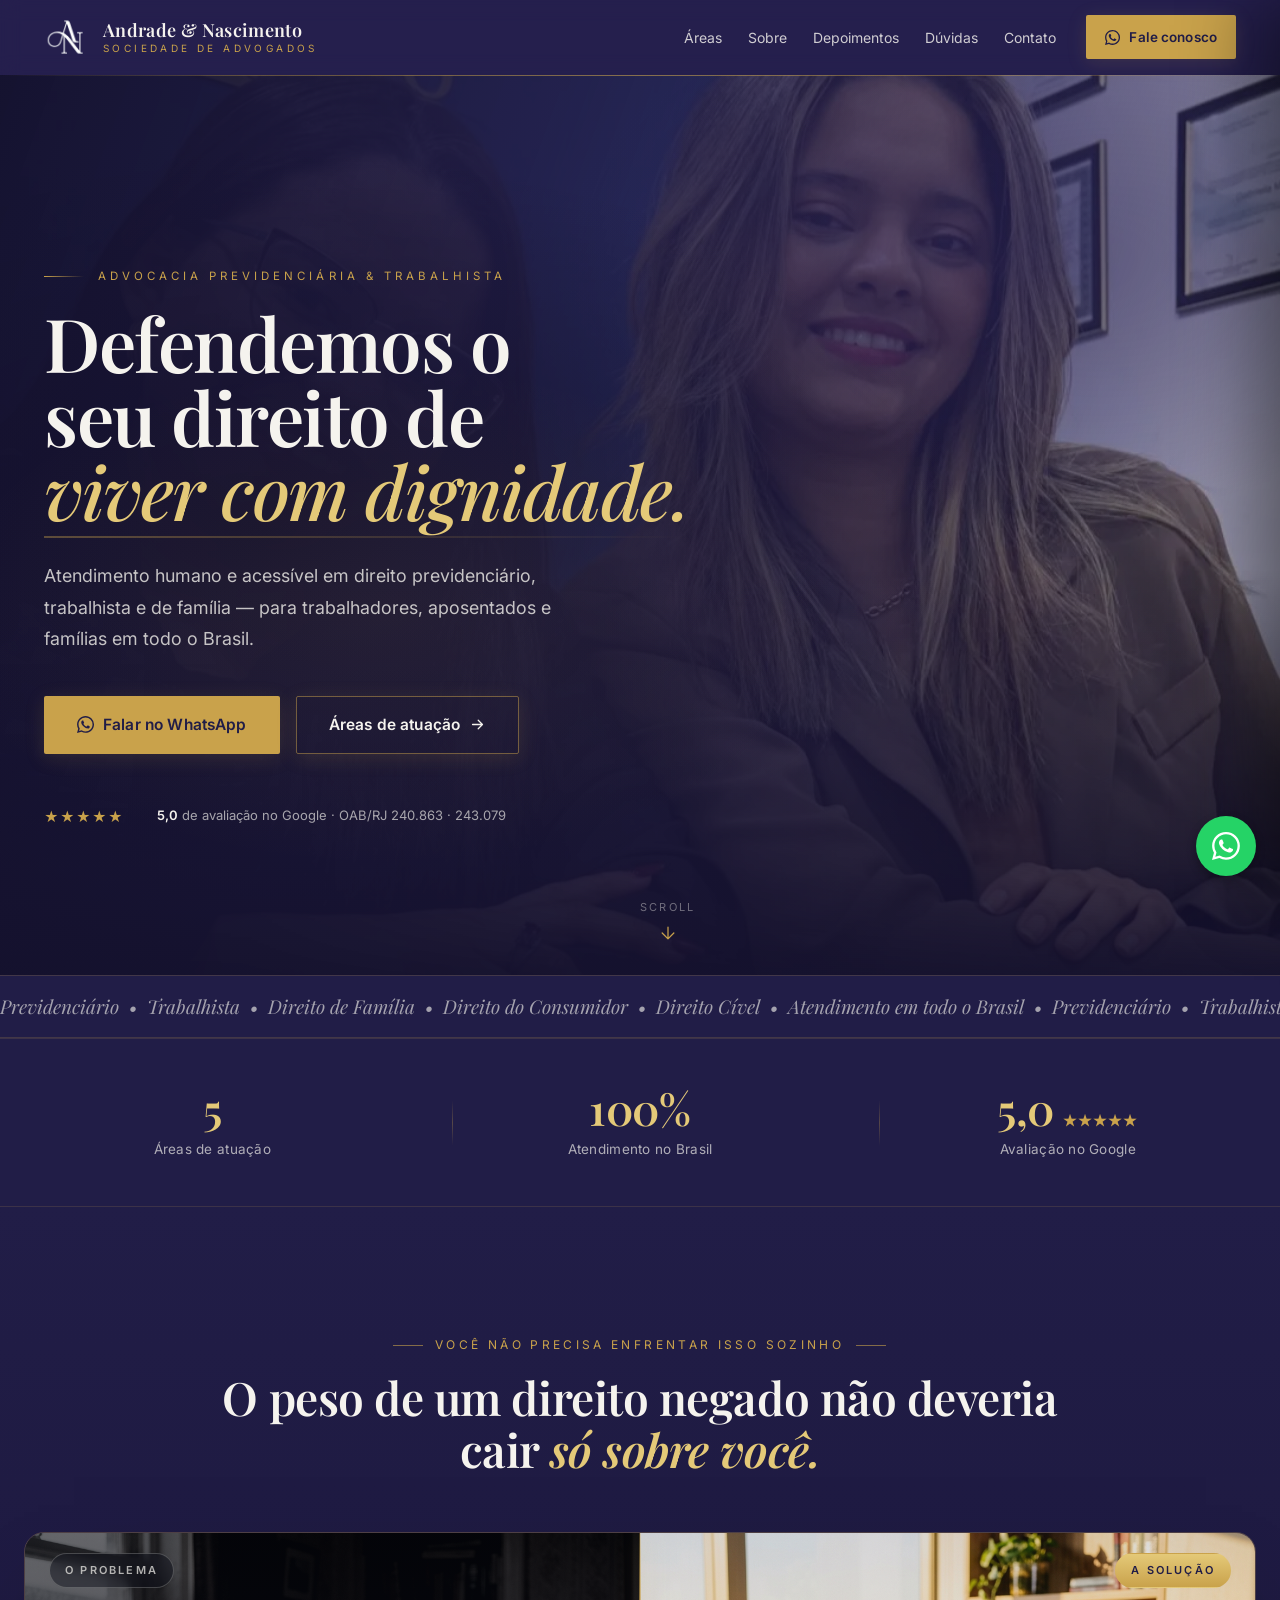
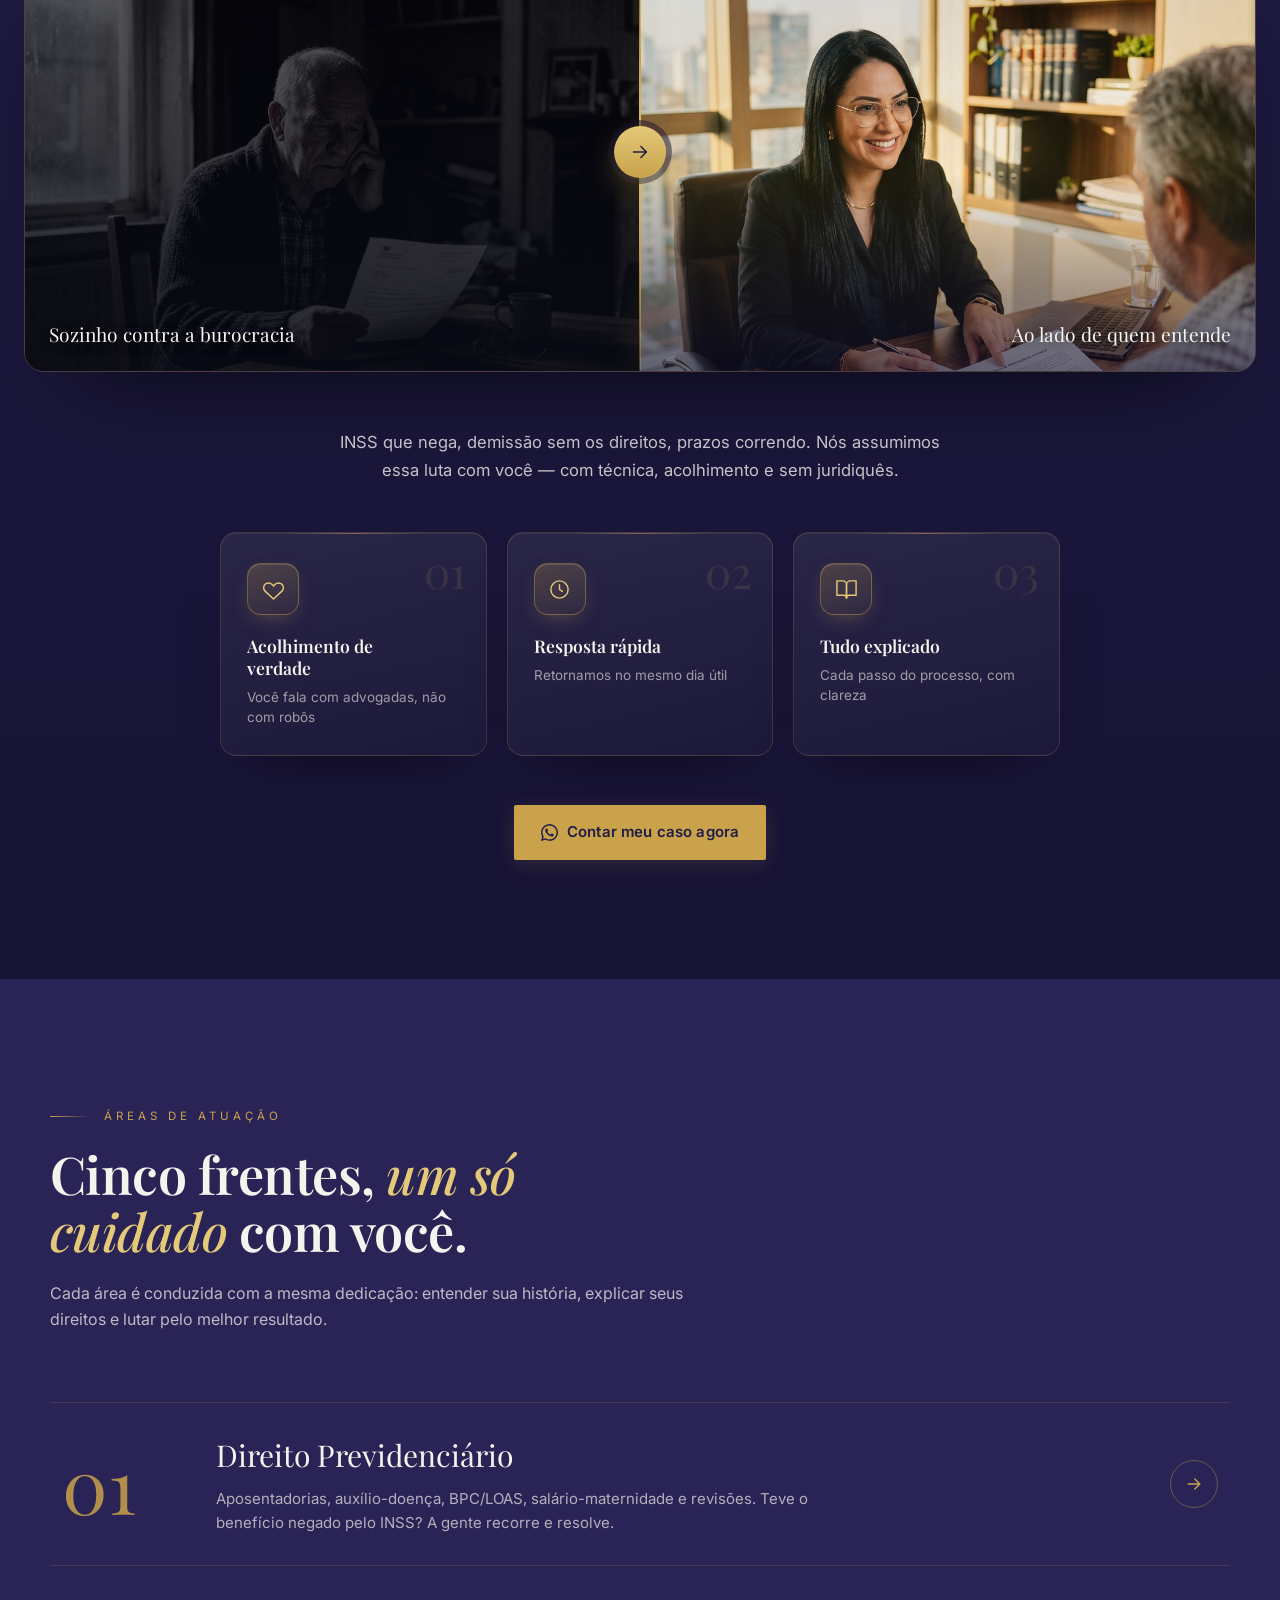
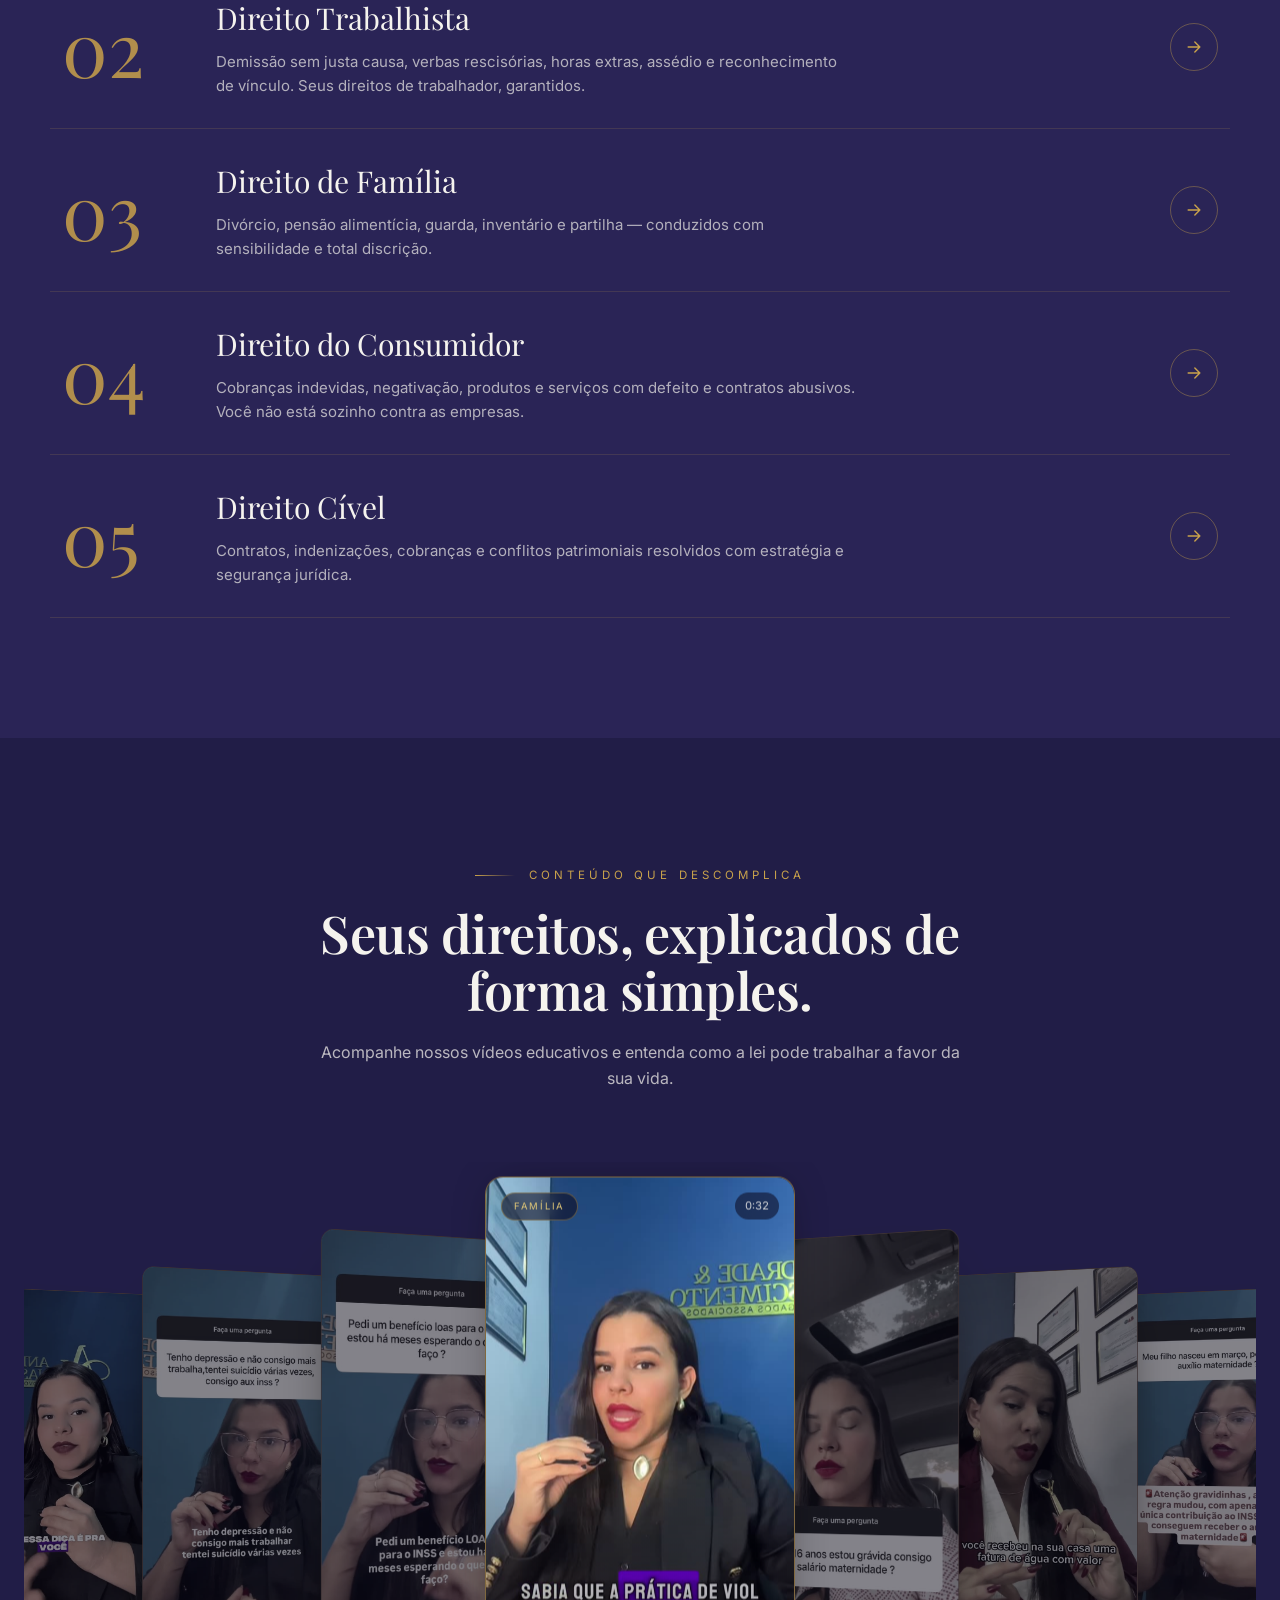
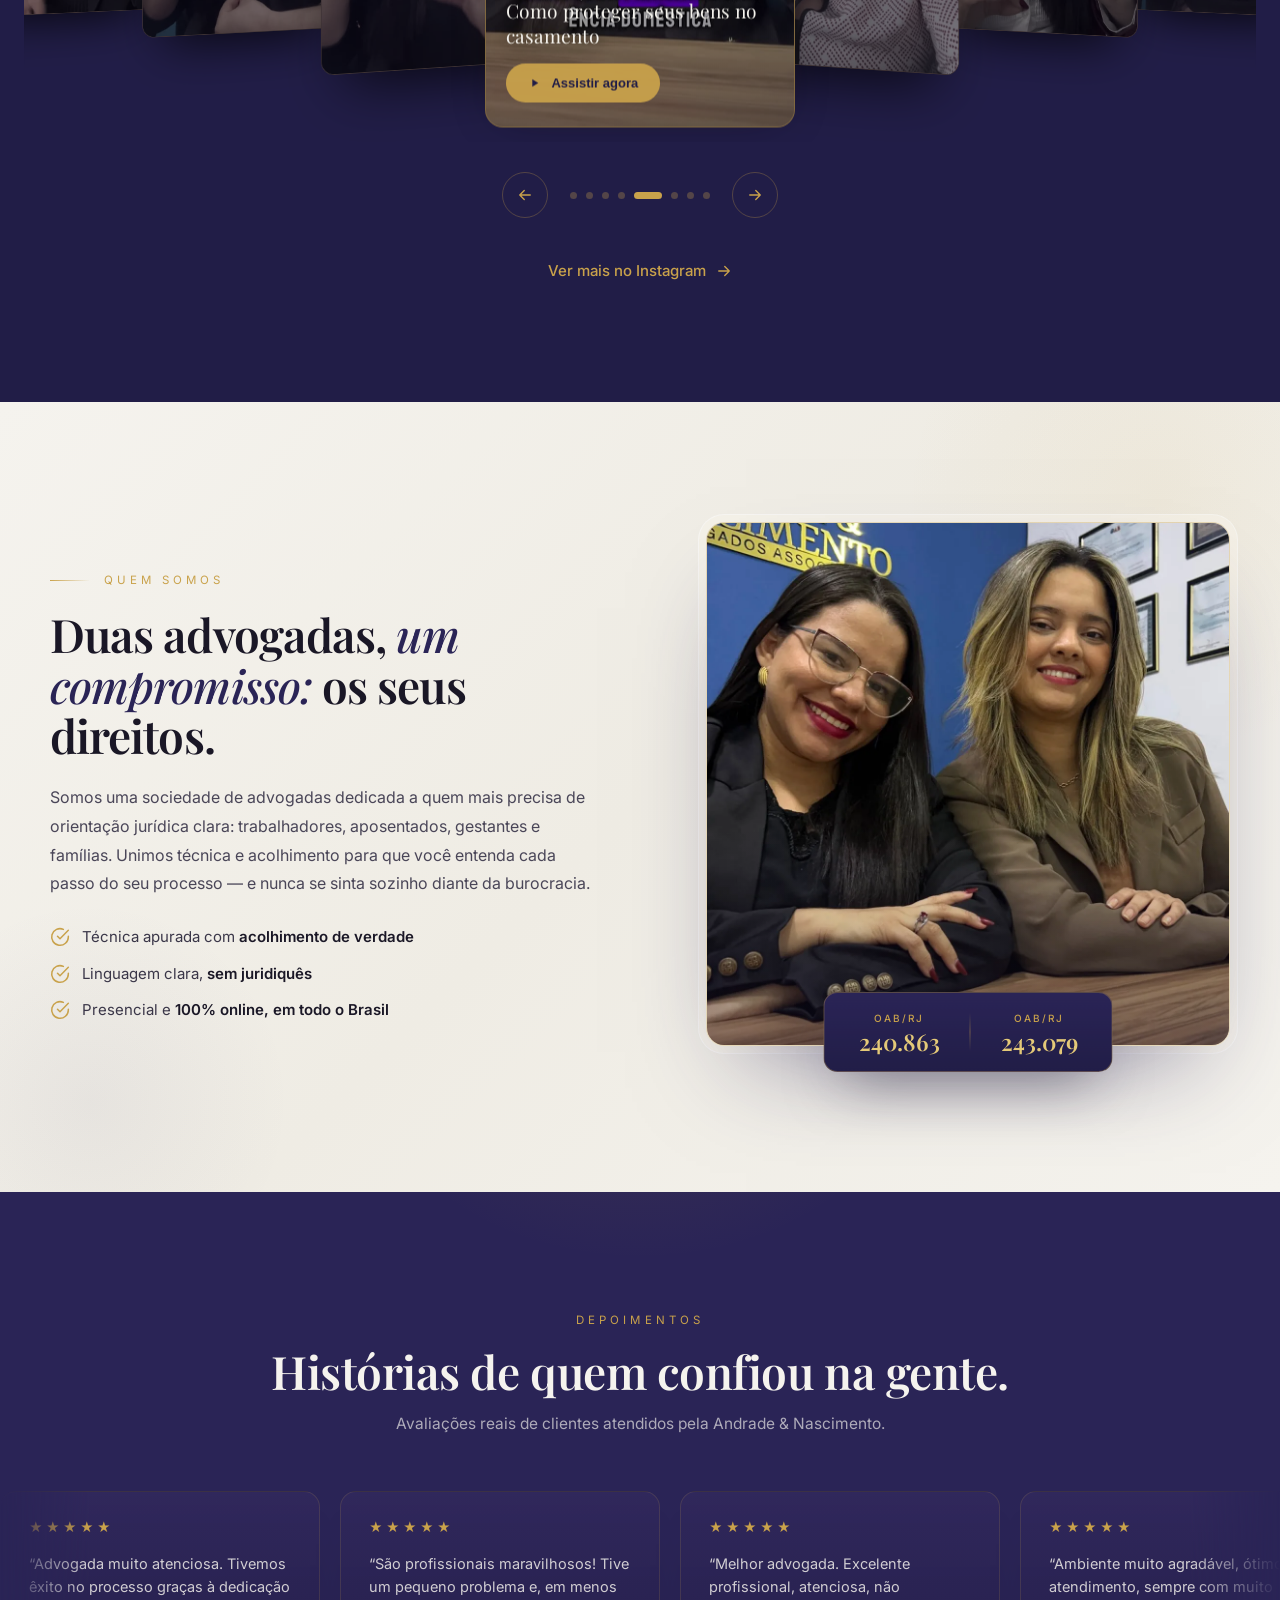
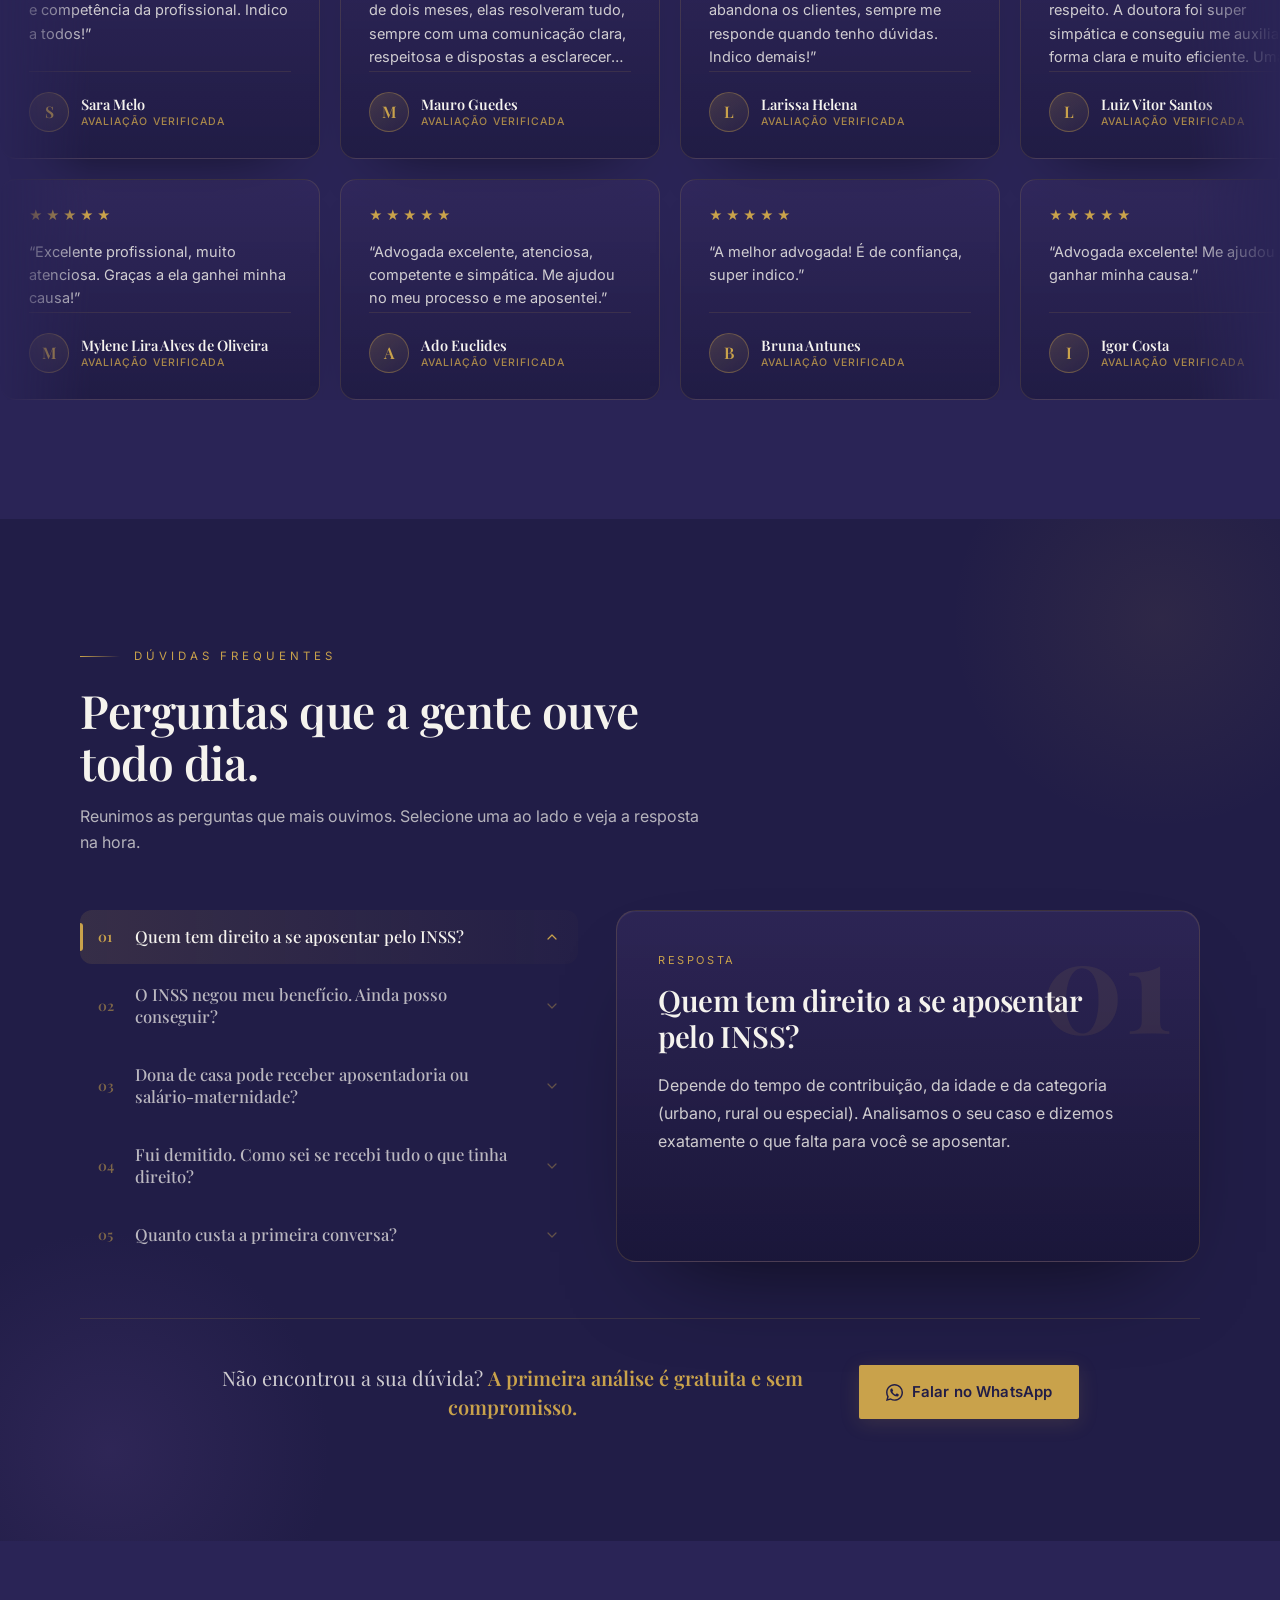
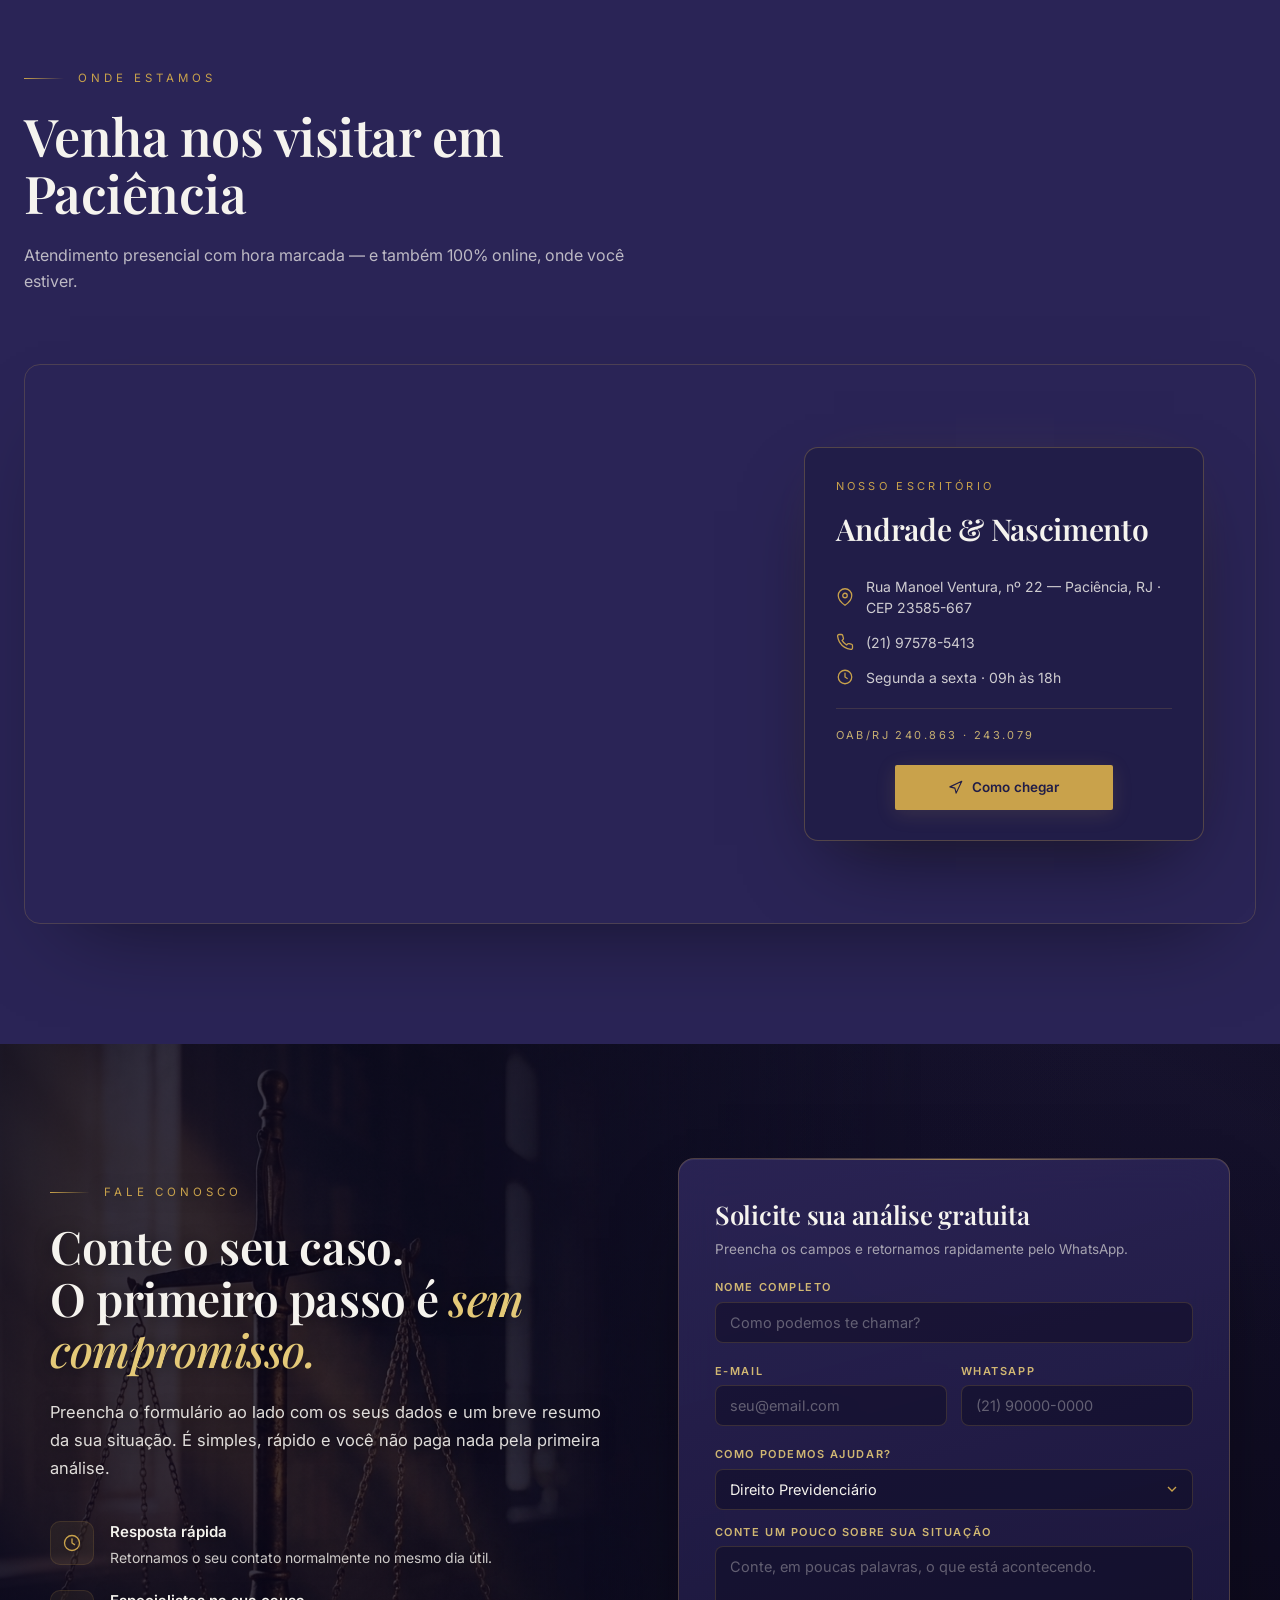
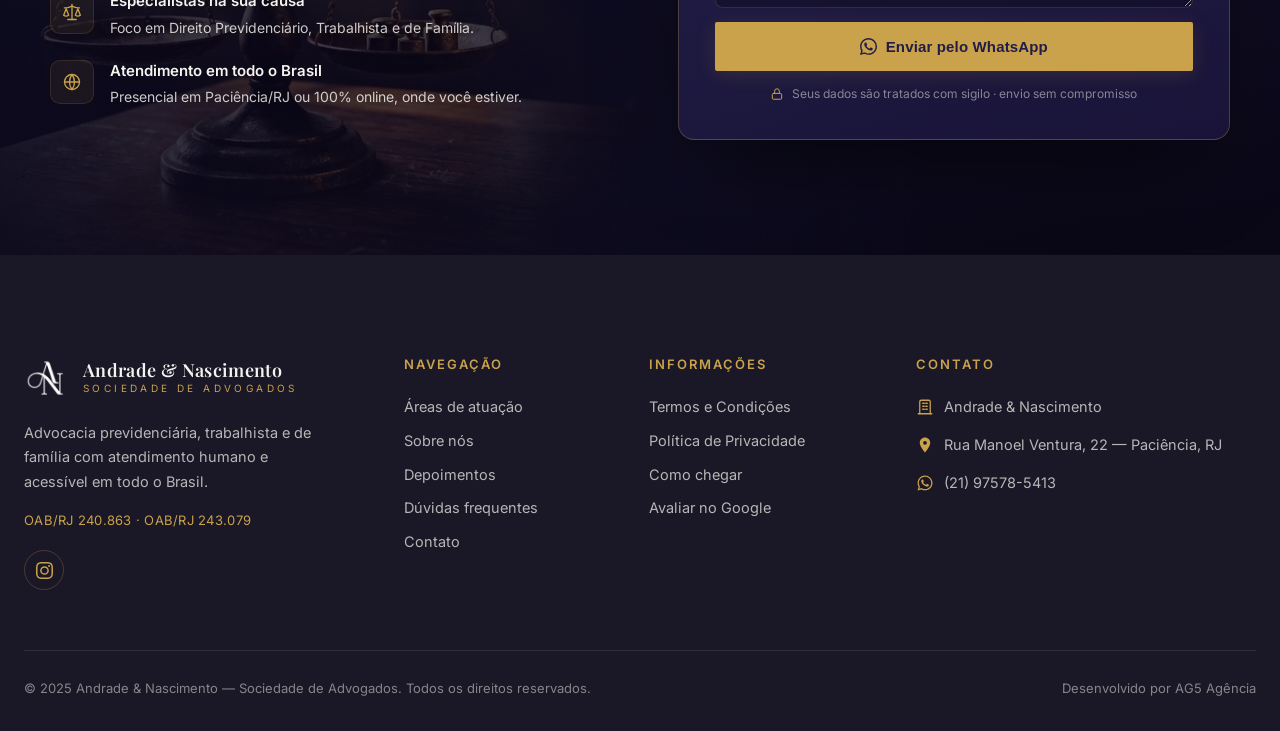
==== commit 4f2aa11e: "feat: enhance pain section components with interactive hover effects and updated pillar layouts" ====
--- a/index.html
+++ b/index.html
@@ -167,16 +167,22 @@
 
       <div class="pain__pillars reveal" data-reveal="up" data-reveal-delay="240">
         <div class="pain__pillar">
-          <span class="pain__pillar-ic"><svg viewBox="0 0 24 24" fill="none" stroke="currentColor" stroke-width="1.6" stroke-linecap="round" stroke-linejoin="round"><path d="M20.8 6.6a5 5 0 0 0-7.1 0L12 8.3l-1.7-1.7a5 5 0 1 0-7.1 7.1L12 22l8.8-8.3a5 5 0 0 0 0-7.1z"/></svg></span>
-          <div><strong>Acolhimento de verdade</strong><span>Você fala com advogadas, não com robôs</span></div>
+          <span class="pain__pillar-n">01</span>
+          <span class="pain__pillar-ic"><svg viewBox="0 0 24 24" fill="none" stroke="currentColor" stroke-width="1.5" stroke-linecap="round" stroke-linejoin="round"><path d="M20.8 6.6a5 5 0 0 0-7.1 0L12 8.3l-1.7-1.7a5 5 0 1 0-7.1 7.1L12 22l8.8-8.3a5 5 0 0 0 0-7.1z"/></svg></span>
+          <strong>Acolhimento de verdade</strong>
+          <span class="pain__pillar-d">Você fala com advogadas, não com robôs</span>
         </div>
         <div class="pain__pillar">
-          <span class="pain__pillar-ic"><svg viewBox="0 0 24 24" fill="none" stroke="currentColor" stroke-width="1.6" stroke-linecap="round" stroke-linejoin="round"><circle cx="12" cy="12" r="9"/><path d="M12 7v5l3 2"/></svg></span>
-          <div><strong>Resposta rápida</strong><span>Retornamos no mesmo dia útil</span></div>
+          <span class="pain__pillar-n">02</span>
+          <span class="pain__pillar-ic"><svg viewBox="0 0 24 24" fill="none" stroke="currentColor" stroke-width="1.5" stroke-linecap="round" stroke-linejoin="round"><circle cx="12" cy="12" r="9"/><path d="M12 7v5l3 2"/></svg></span>
+          <strong>Resposta rápida</strong>
+          <span class="pain__pillar-d">Retornamos no mesmo dia útil</span>
         </div>
         <div class="pain__pillar">
-          <span class="pain__pillar-ic"><svg viewBox="0 0 24 24" fill="none" stroke="currentColor" stroke-width="1.6" stroke-linecap="round" stroke-linejoin="round"><path d="M2 3h6a4 4 0 0 1 4 4v14a3 3 0 0 0-3-3H2z"/><path d="M22 3h-6a4 4 0 0 0-4 4v14a3 3 0 0 1 3-3h7z"/></svg></span>
-          <div><strong>Tudo explicado</strong><span>Cada passo do processo, com clareza</span></div>
+          <span class="pain__pillar-n">03</span>
+          <span class="pain__pillar-ic"><svg viewBox="0 0 24 24" fill="none" stroke="currentColor" stroke-width="1.5" stroke-linecap="round" stroke-linejoin="round"><path d="M2 3h6a4 4 0 0 1 4 4v14a3 3 0 0 0-3-3H2z"/><path d="M22 3h-6a4 4 0 0 0-4 4v14a3 3 0 0 1 3-3h7z"/></svg></span>
+          <strong>Tudo explicado</strong>
+          <span class="pain__pillar-d">Cada passo do processo, com clareza</span>
         </div>
       </div>
 
--- a/style.css
+++ b/style.css
@@ -461,17 +461,26 @@
 /* corte VERTICAL reto no meio — cada metade ocupa 50% */
 .pain__half--before{left:0;width:50%}
 .pain__half--after{right:0;width:50%}
+/* Hover: nada se move — só a LUZ muda. O problema afunda no escuro,
+   a solução acende em cor. A animação diz o que a seção argumenta. */
 .pain__img{position:absolute;inset:0;background-size:cover;background-position:center 20%;
-  transition:transform 1s var(--ease)}
+  transition:filter .9s var(--ease)}
 .pain__half--before .pain__img{filter:grayscale(.7) brightness(.6) contrast(1.05)}
 .pain__half--after .pain__img{filter:saturate(1.05)}
-.pain__stage:hover .pain__half--before .pain__img{transform:scale(1.05)}
-.pain__stage:hover .pain__half--after .pain__img{transform:scale(1.05)}
+.pain__stage:hover .pain__half--before .pain__img{filter:grayscale(.85) brightness(.72) contrast(1.06)}
+.pain__stage:hover .pain__half--after .pain__img{filter:saturate(1.2) brightness(1.08)}
 /* véus: problema fica frio/escuro, solução ganha calor dourado */
-.pain__half--before::after{content:"";position:absolute;inset:0;
+.pain__half--before::after,.pain__half--after::after{
+  content:"";position:absolute;inset:0;transition:background .9s var(--ease)}
+.pain__half--before::after{
   background:linear-gradient(180deg,rgba(10,12,24,.35),rgba(10,12,24,.8))}
-.pain__half--after::after{content:"";position:absolute;inset:0;
+.pain__half--after::after{
   background:linear-gradient(180deg,rgba(20,17,45,.15),rgba(201,162,75,.14) 55%,rgba(20,17,45,.6))}
+/* no hover o véu do problema pesa mais e o da solução clareia */
+.pain__stage:hover .pain__half--before::after{
+  background:linear-gradient(180deg,rgba(8,10,20,.4),rgba(8,10,20,.82))}
+.pain__stage:hover .pain__half--after::after{
+  background:linear-gradient(180deg,rgba(20,17,45,.05),rgba(201,162,75,.2) 55%,rgba(20,17,45,.45))}
 
 .pain__half-tag{
   position:absolute;top:20px;z-index:3;
@@ -529,25 +538,72 @@
   margin:0 auto;max-width:620px;
   font-size:clamp(15px,1.3vw,17.5px);line-height:1.7;color:rgba(245,243,238,.78)
 }
+/* mais largo que o .pain__inner (840px) — 3 colunas precisam de espaço */
 .pain__pillars{
-  margin:clamp(34px,4vw,48px) 0;
-  display:grid;grid-template-columns:repeat(3,1fr);gap:clamp(16px,2vw,28px);text-align:left
+  margin:clamp(34px,4vw,48px) auto;
+  width:min(1060px,100%);
+  display:grid;grid-template-columns:repeat(3,1fr);gap:clamp(14px,1.6vw,20px);text-align:left
 }
 .pain__pillar{
-  display:flex;flex-direction:column;gap:12px;
-  padding:22px;border-radius:14px;
-  background:rgba(245,243,238,.03);border:1px solid rgba(201,162,75,.14)
-}
+  position:relative;overflow:hidden;
+  display:flex;flex-direction:column;align-items:flex-start;
+  padding:30px 26px 28px;border-radius:16px;
+  background:linear-gradient(165deg,rgba(255,255,255,.07) 0%,rgba(255,255,255,.02) 100%);
+  backdrop-filter:blur(10px);-webkit-backdrop-filter:blur(10px);
+  border:1px solid rgba(201,162,75,.2);
+  box-shadow:0 24px 50px -32px rgba(0,0,0,.7),inset 0 1px 0 rgba(255,255,255,.06);
+  transition:border-color .5s var(--ease),box-shadow .5s var(--ease),background .5s var(--ease)
+}
+/* fio dourado que acende no topo do card */
+.pain__pillar::before{
+  content:"";position:absolute;top:0;left:22%;right:22%;height:1px;
+  background:linear-gradient(90deg,transparent,var(--gold),transparent);
+  opacity:.5;transition:opacity .5s var(--ease),left .5s var(--ease),right .5s var(--ease)
+}
+.pain__pillar:hover{
+  border-color:rgba(201,162,75,.5);
+  background:linear-gradient(165deg,rgba(255,255,255,.1) 0%,rgba(255,255,255,.03) 100%);
+  box-shadow:0 30px 60px -30px rgba(0,0,0,.8),0 0 50px -30px rgba(201,162,75,.35),inset 0 1px 0 rgba(255,255,255,.09)
+}
+.pain__pillar:hover::before{opacity:1;left:8%;right:8%}
+
+/* número em serifa, marca-d'água no canto */
+.pain__pillar-n{
+  position:absolute;top:16px;right:20px;
+  font-family:var(--serif);font-size:44px;line-height:1;
+  color:rgba(201,162,75,.13);
+  transition:color .5s var(--ease);
+  pointer-events:none
+}
+.pain__pillar:hover .pain__pillar-n{color:rgba(201,162,75,.24)}
+
+/* ícone em moldura de vidro com anel dourado */
 .pain__pillar-ic{
-  width:46px;height:46px;
+  width:52px;height:52px;flex-shrink:0;margin-bottom:20px;
   display:flex;align-items:center;justify-content:center;
-  border-radius:12px;color:var(--gold);
-  border:1px solid rgba(201,162,75,.3);
-  background:linear-gradient(145deg,rgba(201,162,75,.18),rgba(201,162,75,.03))
-}
-.pain__pillar-ic svg{width:22px;height:22px}
-.pain__pillar strong{display:block;font-family:var(--serif);font-size:16.5px;color:var(--offwhite);font-weight:600}
-.pain__pillar span{display:block;font-size:13.5px;color:rgba(245,243,238,.62);margin-top:4px;line-height:1.4}
+  border-radius:14px;
+  color:var(--champagne);
+  border:1px solid rgba(201,162,75,.4);
+  background:linear-gradient(160deg,rgba(201,162,75,.24),rgba(201,162,75,.06));
+  box-shadow:0 8px 22px -10px rgba(201,162,75,.5),inset 0 1px 0 rgba(255,255,255,.12);
+  transition:background .5s var(--ease),box-shadow .5s var(--ease),color .5s var(--ease)
+}
+.pain__pillar:hover .pain__pillar-ic{
+  color:var(--indigo-deep);
+  background:linear-gradient(160deg,var(--champagne),var(--gold));
+  box-shadow:0 12px 30px -8px rgba(201,162,75,.7),inset 0 1px 0 rgba(255,255,255,.3)
+}
+.pain__pillar-ic svg{width:23px;height:23px}
+
+.pain__pillar strong{
+  display:block;font-family:var(--serif);font-size:17.5px;
+  color:var(--offwhite);font-weight:600;line-height:1.25;
+  padding-right:34px
+}
+.pain__pillar-d{
+  display:block;font-size:13.5px;color:rgba(245,243,238,.6);
+  margin-top:8px;line-height:1.5
+}
 
 /* ---------- Pain Responsive ---------- */
 @media (max-width:860px){
@@ -562,8 +618,17 @@
   .pain__seam{top:50%;bottom:auto;left:0;right:0;width:auto;height:2px;
     transform:translateY(-50%);
     background:linear-gradient(90deg,rgba(201,162,75,.3),var(--gold) 30%,var(--champagne) 50%,var(--gold) 70%,rgba(201,162,75,.3))}
+  /* mobile: ícone à esquerda, texto ao lado (mais compacto) */
   .pain__pillars{grid-template-columns:1fr;gap:12px}
-  .pain__pillar{flex-direction:row;align-items:center;gap:16px;padding:16px 18px}
+  .pain__pillar{
+    display:grid;grid-template-columns:auto 1fr;align-items:center;
+    column-gap:16px;padding:18px 20px
+  }
+  .pain__pillar-ic{width:46px;height:46px;margin-bottom:0;grid-row:1/3}
+  .pain__pillar-ic svg{width:21px;height:21px}
+  .pain__pillar strong{font-size:16px;align-self:end;padding-right:40px}
+  .pain__pillar-d{align-self:start;margin-top:3px}
+  .pain__pillar-n{font-size:34px;top:12px;right:16px}
 }
 /* ---------- Services ---------- */
 .services{
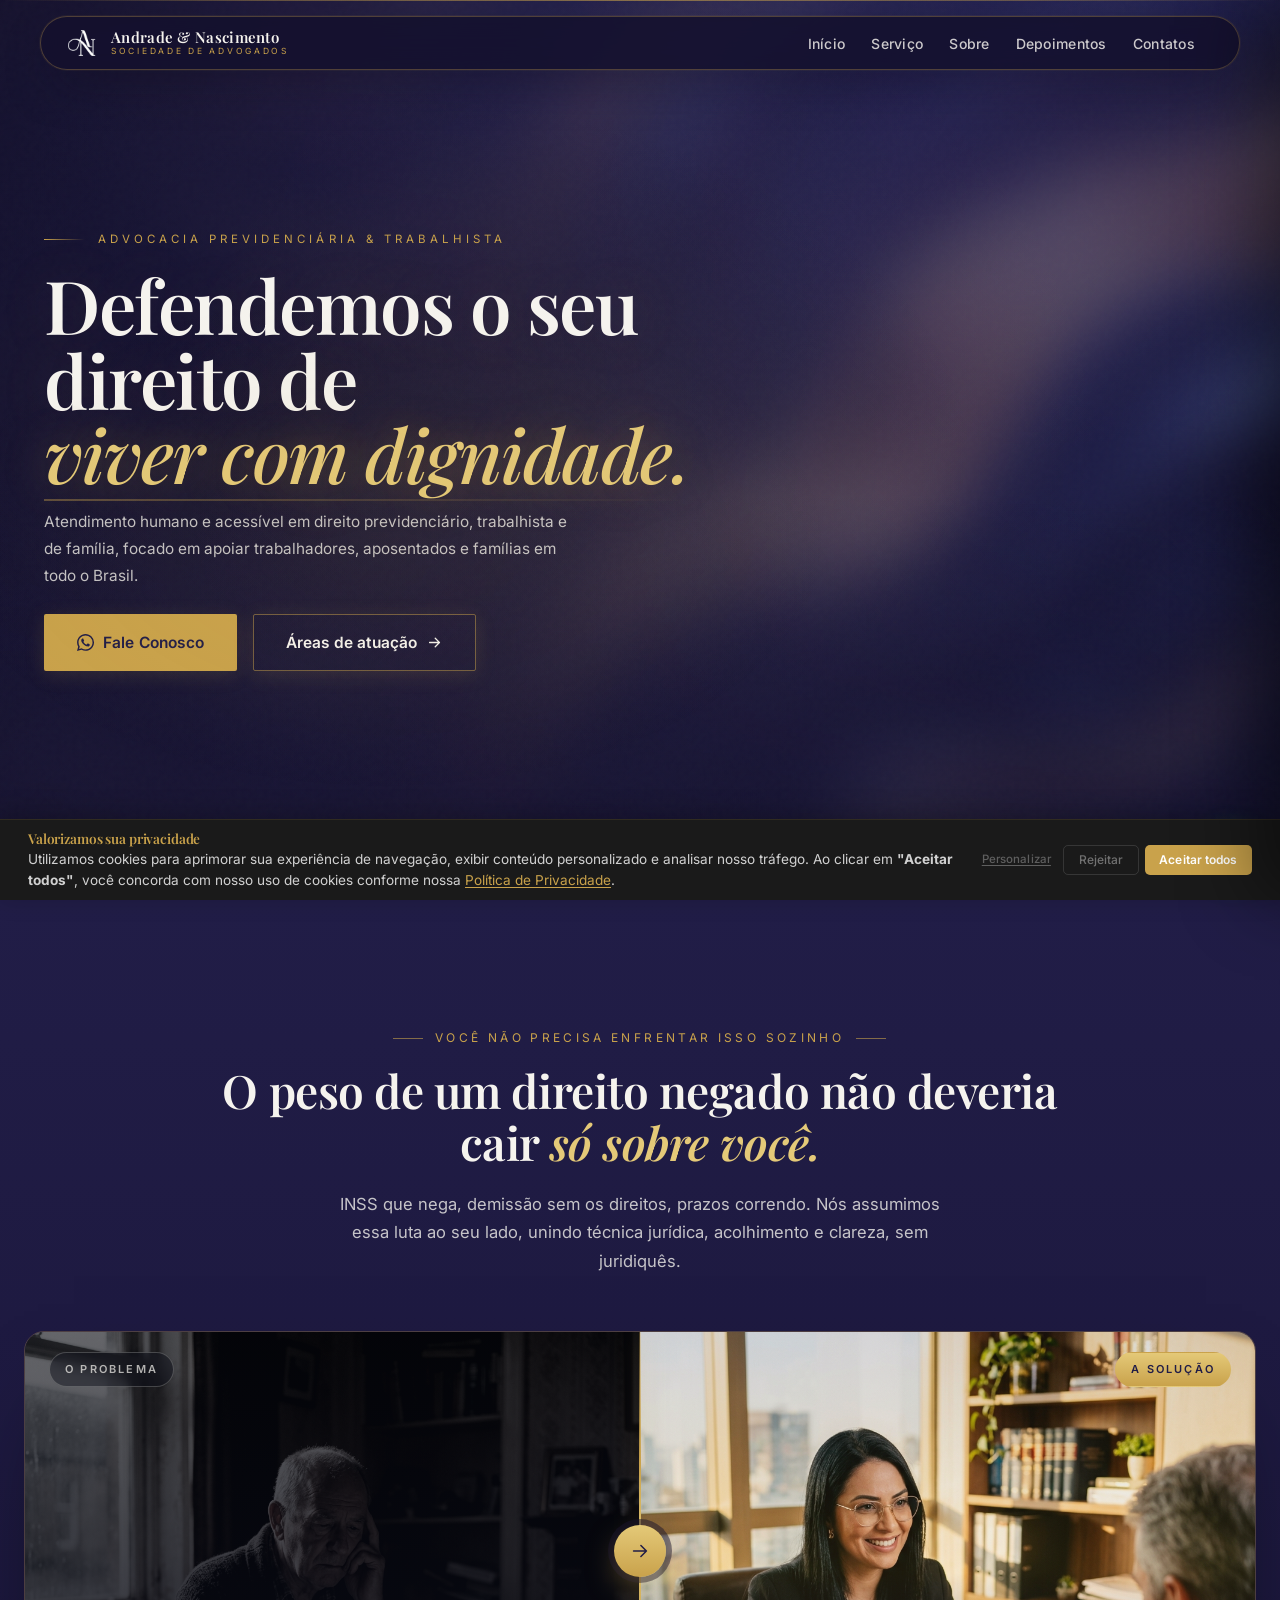
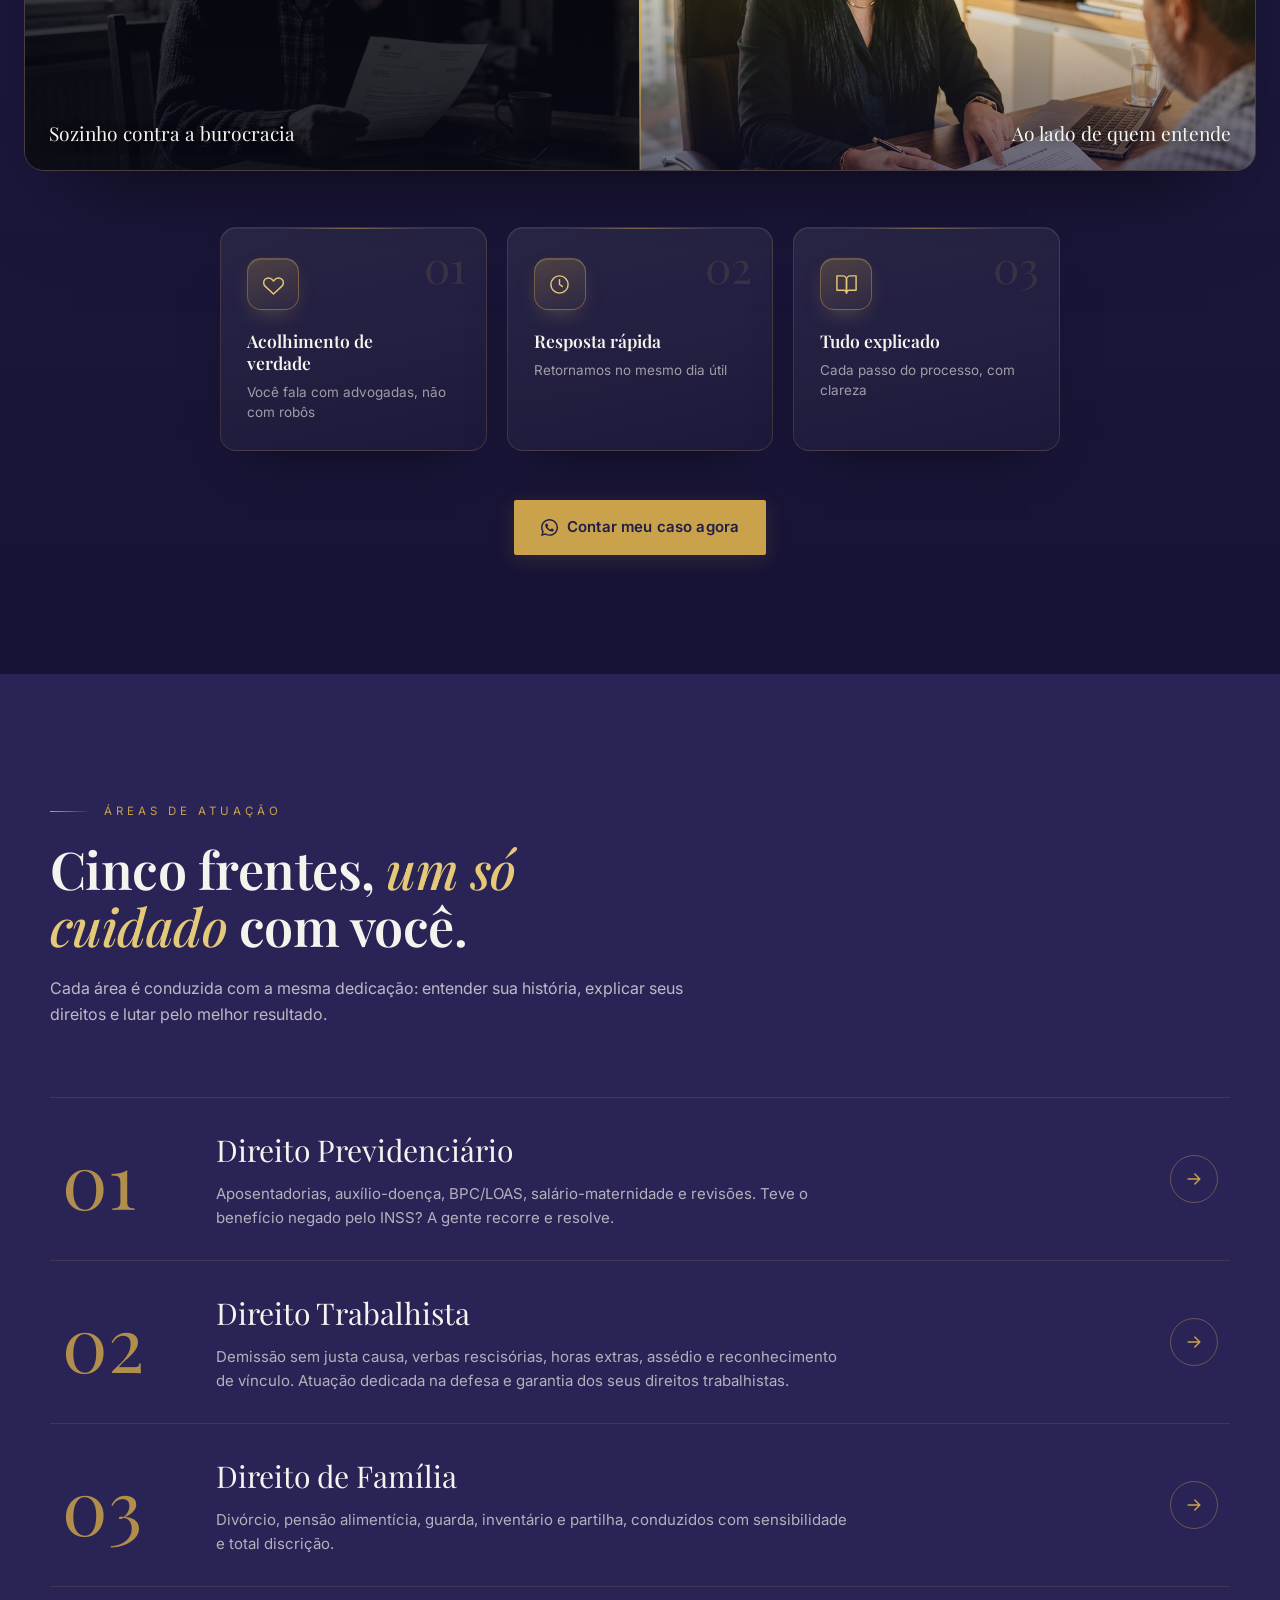
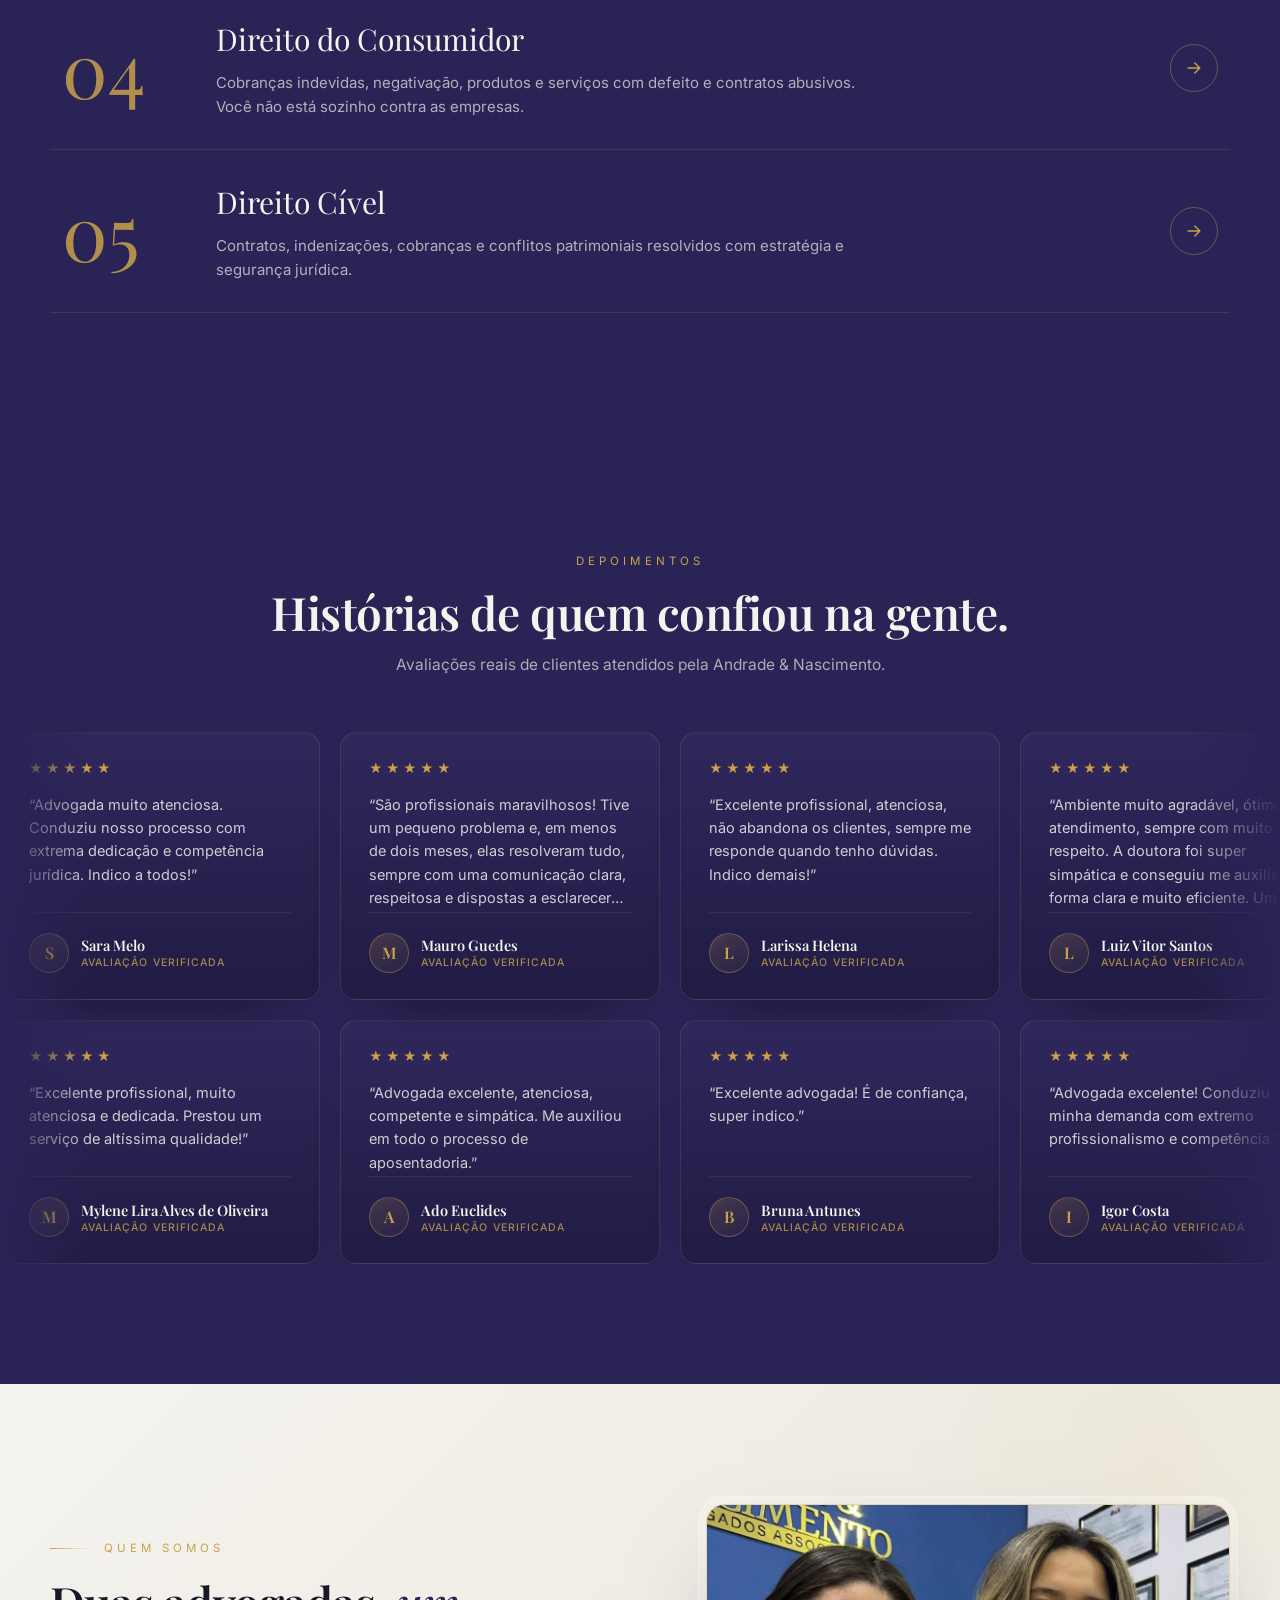
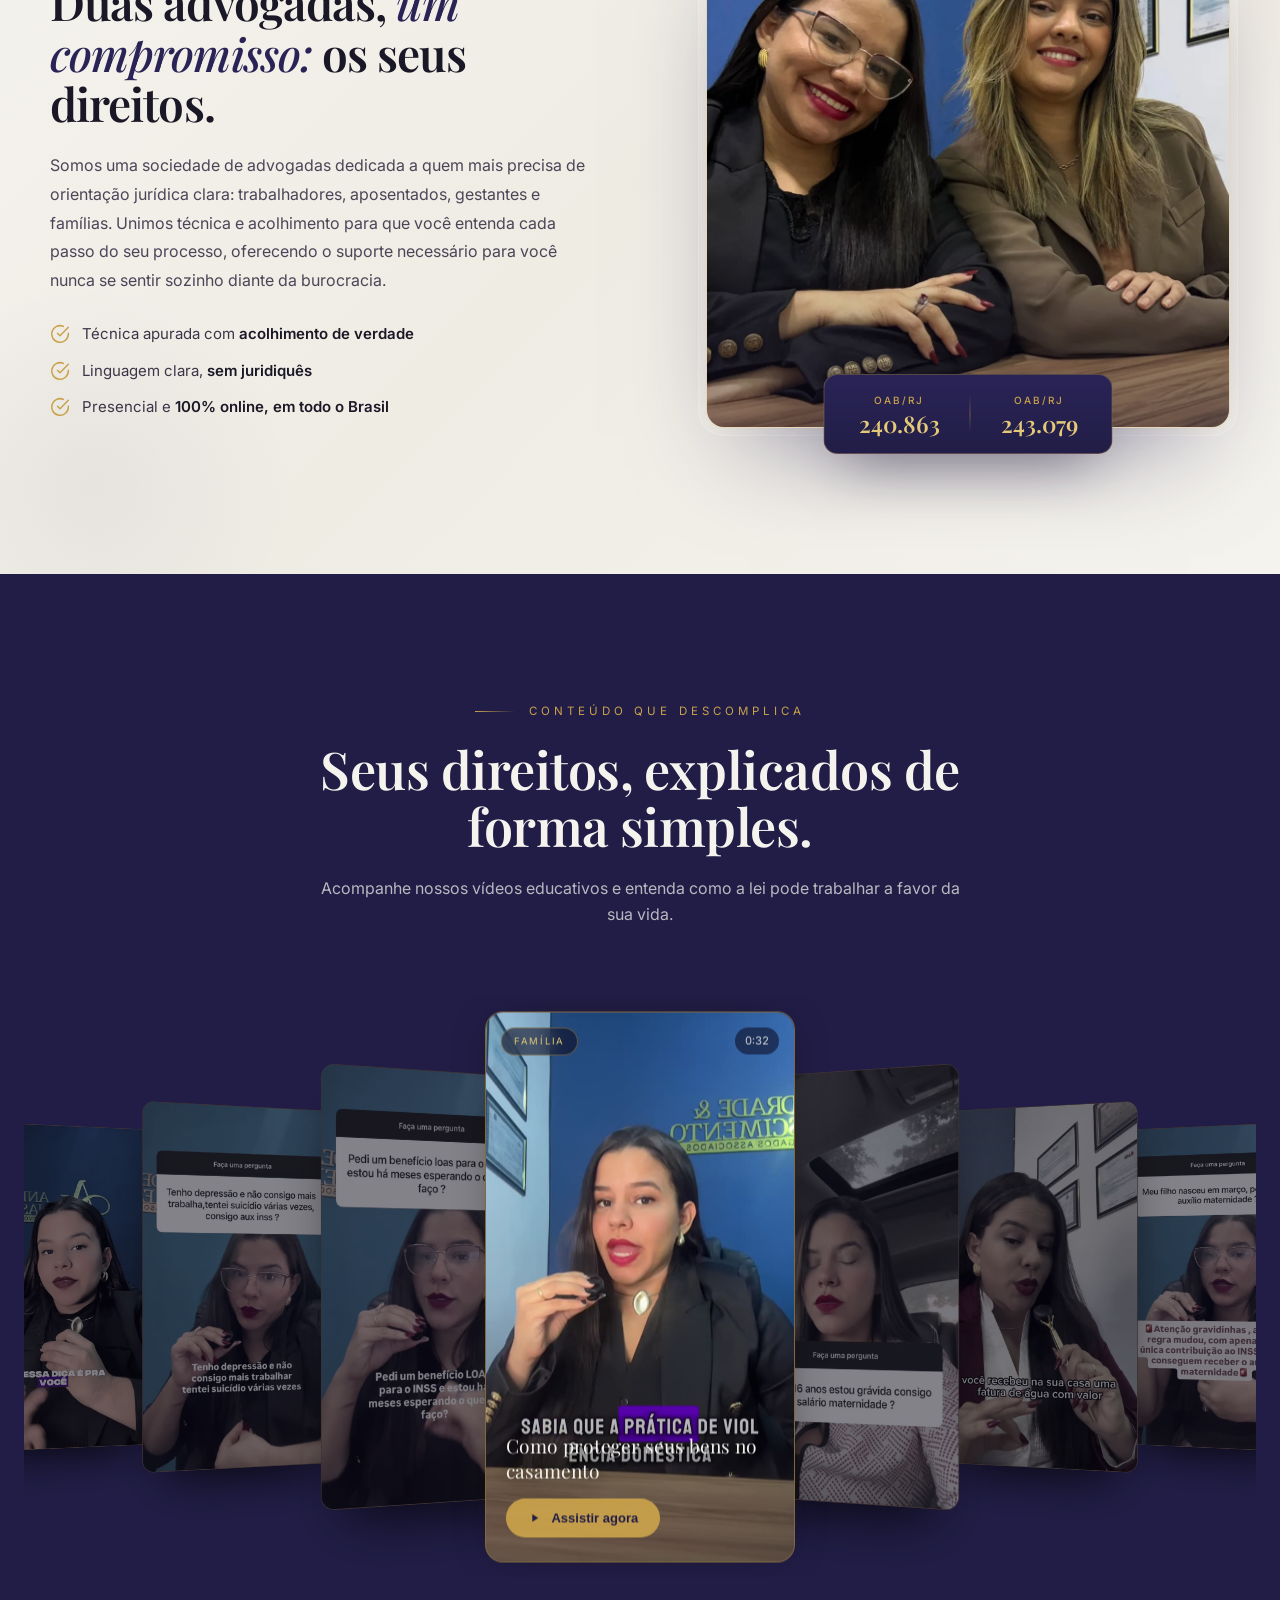
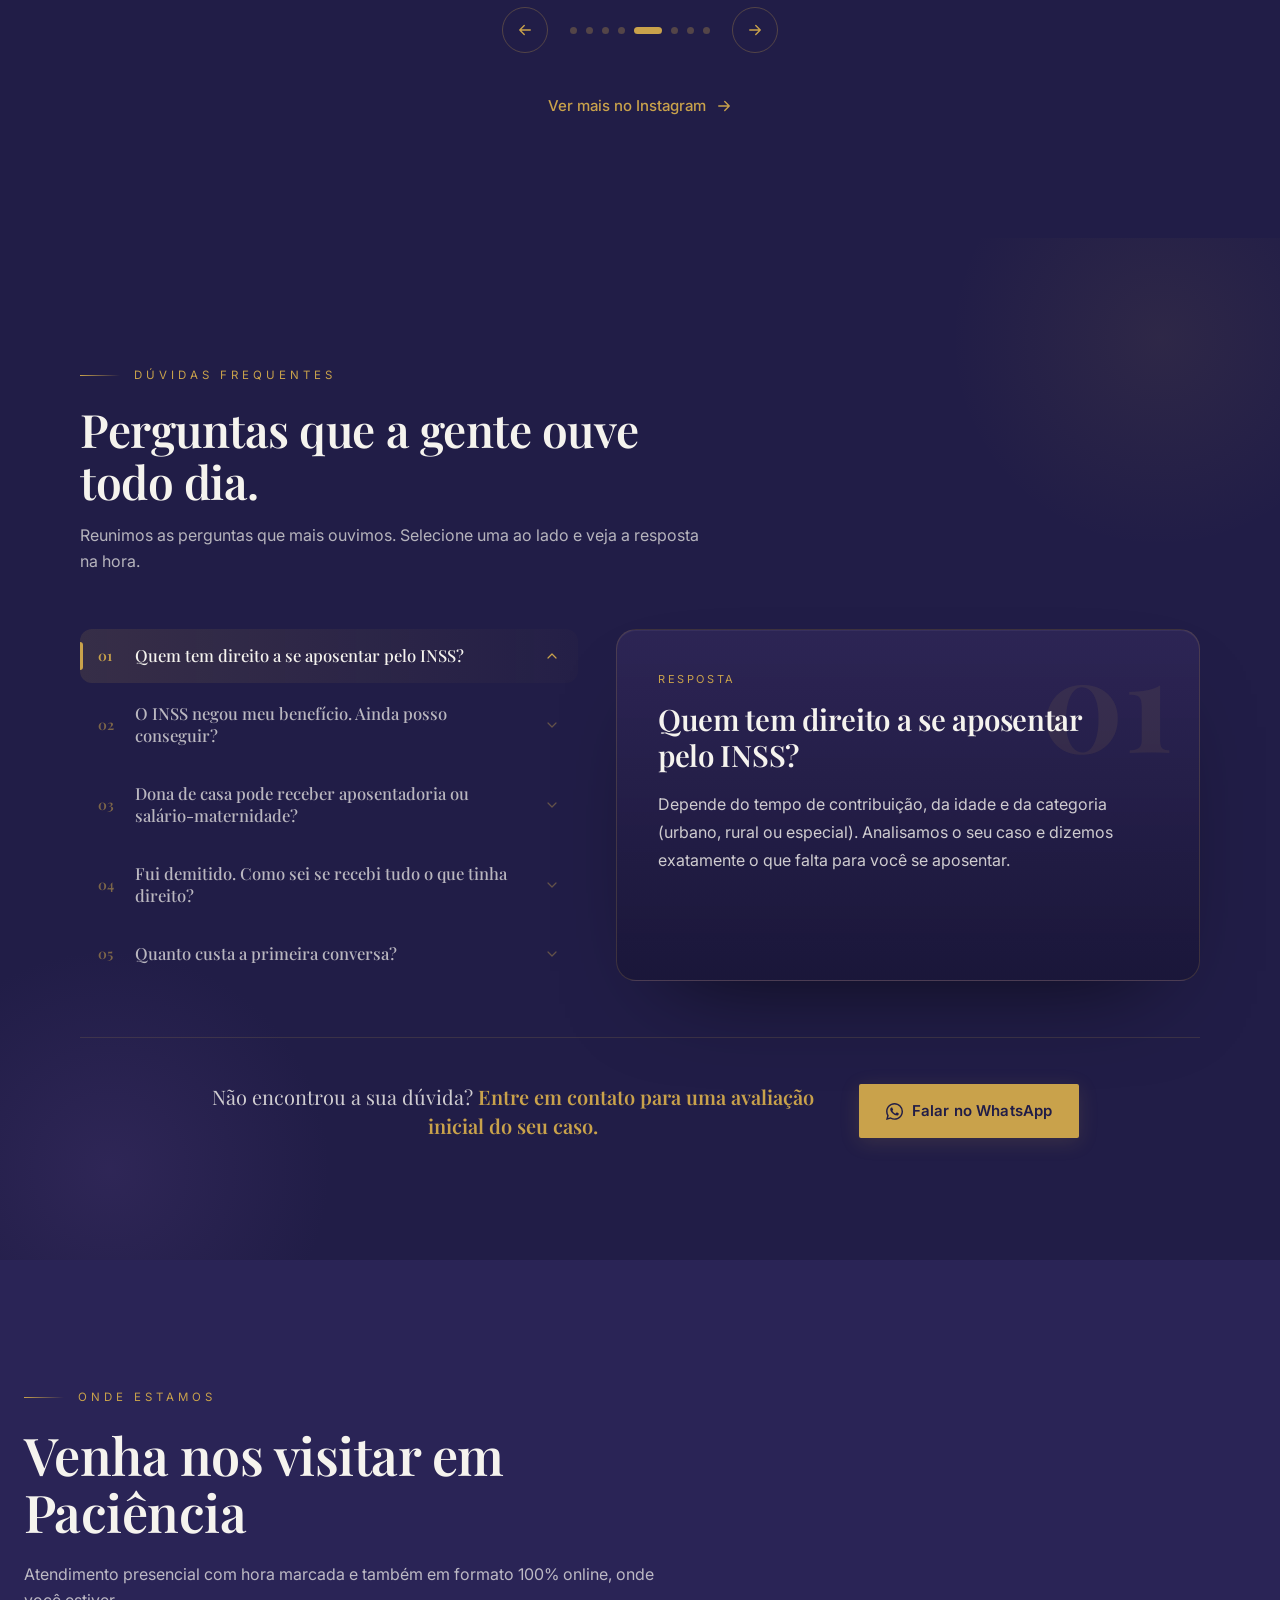
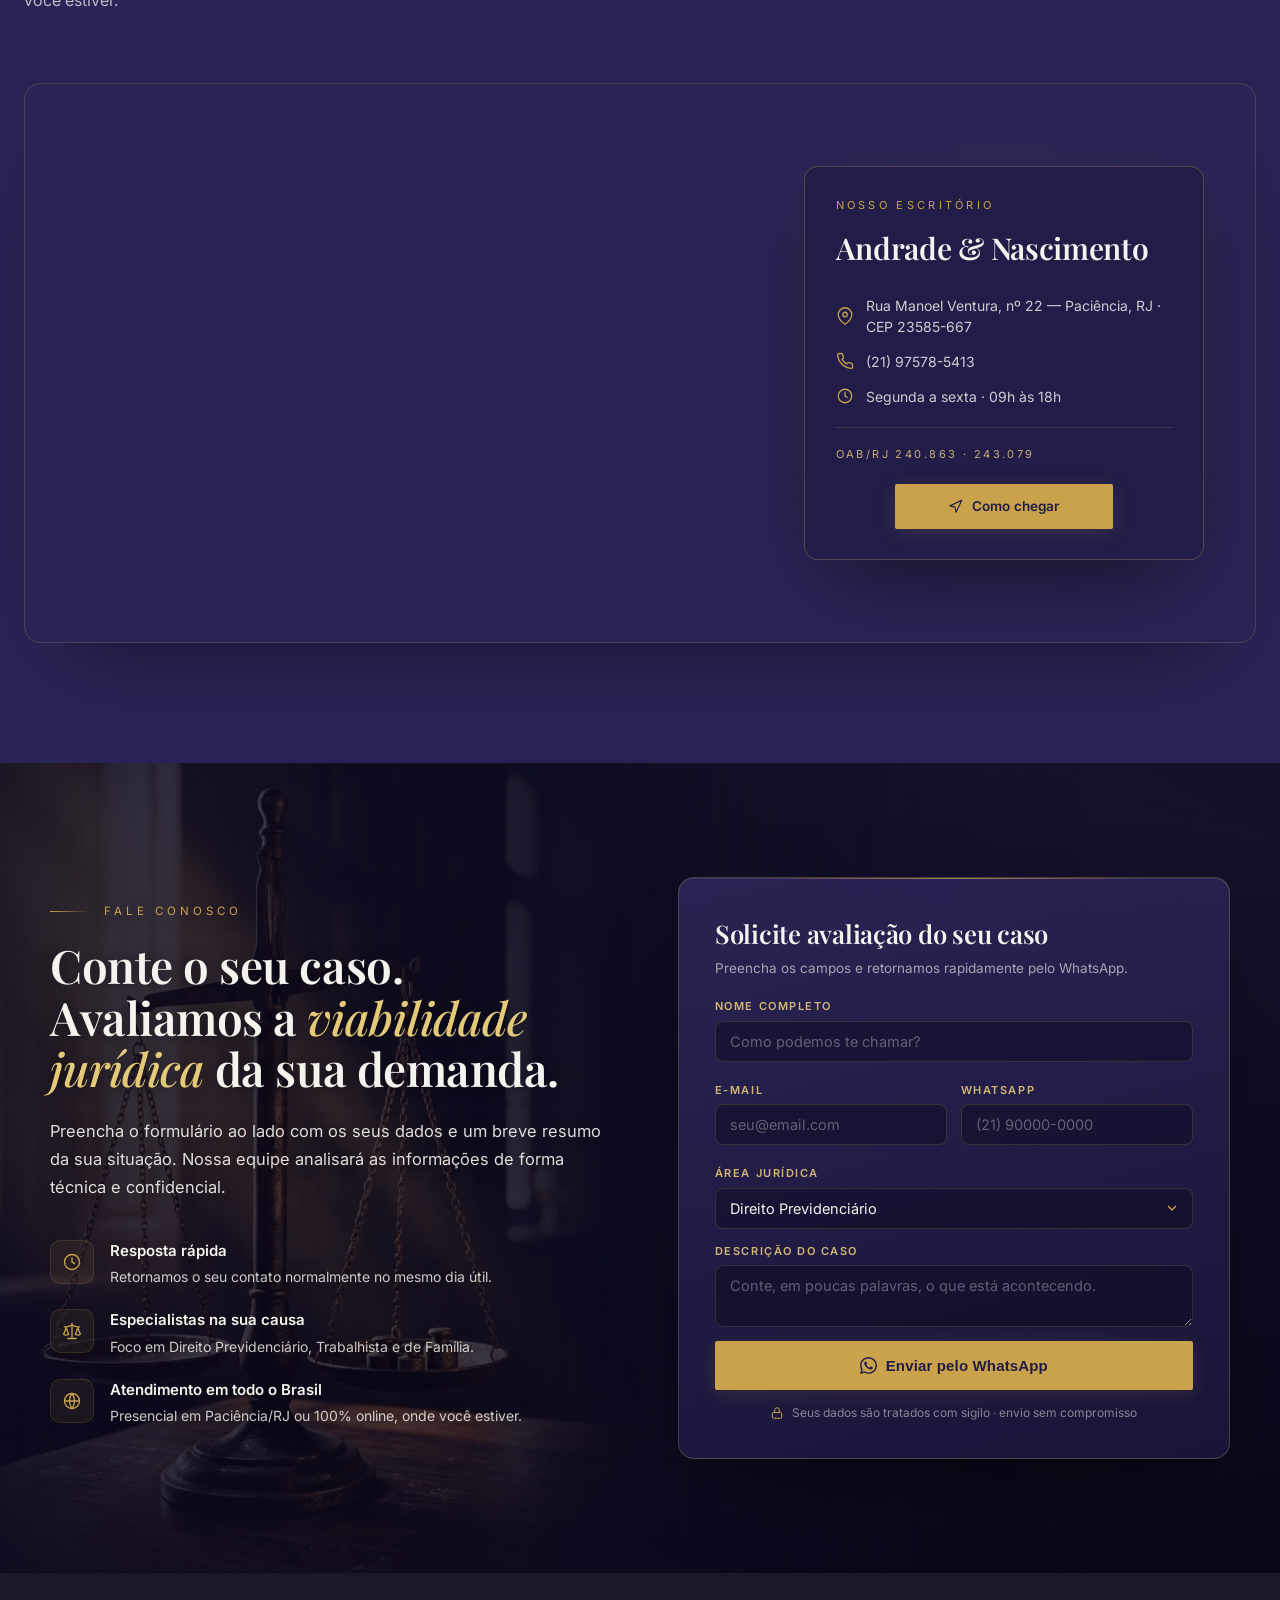
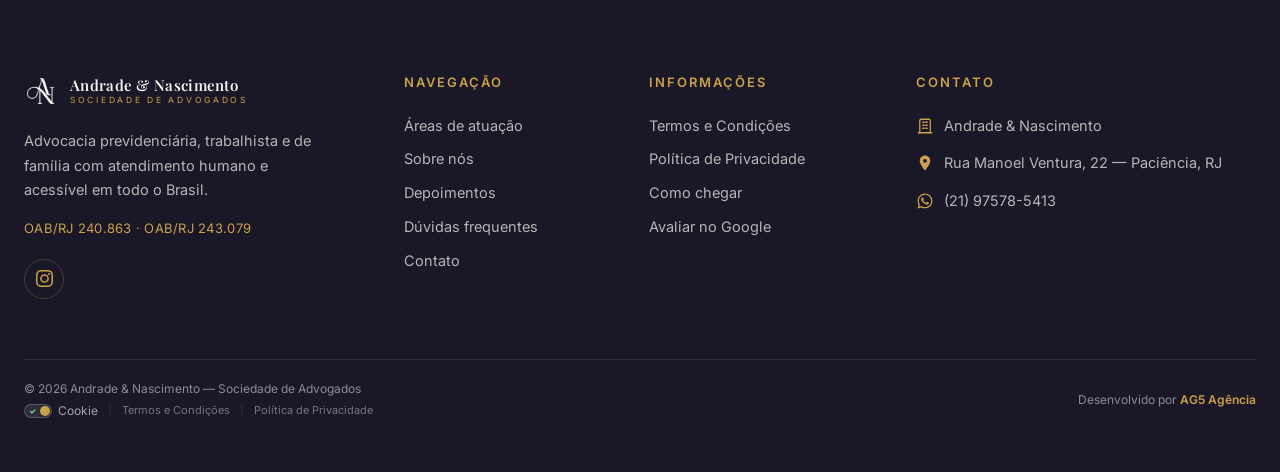
==== commit 071b818d: "feat: refactor navigation with mobile drawer, implement cookie banner, and add project documentation" ====
--- a/index.html
+++ b/index.html
@@ -10,6 +10,7 @@
 <link rel="preconnect" href="https://fonts.gstatic.com" crossorigin>
 <link href="https://fonts.googleapis.com/css2?family=Playfair+Display:ital,wght@0,400;0,500;0,600;0,700;1,400;1,500&family=Inter:wght@300;400;500;600;700&display=swap" rel="stylesheet">
 <link rel="stylesheet" href="style.css">
+<link rel="stylesheet" href="cookie-banner.css">
 </head>
 <body>
 
@@ -25,16 +26,12 @@
     </a>
     <div class="nav__right">
       <div class="nav__links">
-        <a href="#areas">Áreas</a>
+        <a href="#top">Início</a>
+        <a href="#areas">Serviço</a>
         <a href="#sobre">Sobre</a>
         <a href="#depoimentos">Depoimentos</a>
-        <a href="#faq">Dúvidas</a>
-        <a href="#contato">Contato</a>
-      </div>
-      <a class="btn btn--gold btn--sm" href="https://wa.me/5521975785413" target="_blank" rel="noopener">
-        <svg viewBox="0 0 24 24" fill="#211d47" aria-hidden="true"><path d="M17.472 14.382c-.297-.149-1.758-.867-2.03-.967-.273-.099-.471-.148-.67.15-.197.297-.767.966-.94 1.164-.173.199-.347.223-.644.075-.297-.15-1.255-.463-2.39-1.475-.883-.788-1.48-1.761-1.653-2.059-.173-.297-.018-.458.13-.606.134-.133.298-.347.446-.52.149-.174.198-.298.298-.497.099-.198.05-.371-.025-.52-.075-.149-.669-1.612-.916-2.207-.242-.579-.487-.5-.669-.51-.173-.008-.371-.01-.57-.01-.198 0-.52.074-.792.372-.272.297-1.04 1.016-1.04 2.479 0 1.462 1.065 2.875 1.213 3.074.149.198 2.096 3.2 5.077 4.487.709.306 1.262.489 1.694.625.712.227 1.36.195 1.871.118.571-.085 1.758-.719 2.006-1.413.248-.694.248-1.289.173-1.413-.074-.124-.272-.198-.57-.347m-5.421 7.403h-.004a9.87 9.87 0 01-5.031-1.378l-.361-.214-3.741.982.998-3.648-.235-.374a9.86 9.86 0 01-1.51-5.26c.001-5.45 4.436-9.884 9.888-9.884 2.64 0 5.122 1.03 6.988 2.898a9.825 9.825 0 012.893 6.994c-.003 5.45-4.437 9.885-9.885 9.885M20.52 3.449C18.24 1.245 15.24 0 12.045 0 5.463 0 .104 5.359.101 11.892c0 2.096.549 4.142 1.595 5.945L0 24l6.335-1.652a11.9 11.9 0 005.71 1.454h.006c6.585 0 11.946-5.359 11.949-11.893a11.821 11.821 0 00-3.481-8.46"/></svg>
-        Fale conosco
-      </a>
+        <a href="#contato">Contatos</a>
+      </div>
       <button class="burger" id="burger" aria-label="Abrir menu" aria-expanded="false">
         <svg viewBox="0 0 24 24" fill="none" stroke="currentColor" stroke-width="1.7" stroke-linecap="round"><path d="M4 7h16M4 12h16M4 17h16"/></svg>
       </button>
@@ -58,13 +55,13 @@
     </button>
   </div>
   <nav class="drawer__links">
-    <a href="#areas">Áreas de atuação</a>
-    <a href="#sobre">Sobre nós</a>
+    <a href="#top">Início</a>
+    <a href="#areas">Serviço</a>
+    <a href="#sobre">Sobre</a>
     <a href="#depoimentos">Depoimentos</a>
-    <a href="#faq">Dúvidas frequentes</a>
-    <a href="#contato">Contato</a>
+    <a href="#contato">Contatos</a>
   </nav>
-  <a class="btn btn--gold drawer__cta" href="https://wa.me/5521975785413" target="_blank" rel="noopener">
+  <a class="btn btn--gold drawer__cta" href="https://wa.me/5521975785413?text=Ol%C3%A1%2C%20vim%20atrav%C3%A9s%20do%20site%20e%20gostaria%20de%20agendar%20uma%20consulta." target="_blank" rel="noopener">
     <svg viewBox="0 0 24 24" fill="#211d47" aria-hidden="true"><path d="M17.472 14.382c-.297-.149-1.758-.867-2.03-.967-.273-.099-.471-.148-.67.15-.197.297-.767.966-.94 1.164-.173.199-.347.223-.644.075-.297-.15-1.255-.463-2.39-1.475-.883-.788-1.48-1.761-1.653-2.059-.173-.297-.018-.458.13-.606.134-.133.298-.347.446-.52.149-.174.198-.298.298-.497.099-.198.05-.371-.025-.52-.075-.149-.669-1.612-.916-2.207-.242-.579-.487-.5-.669-.51-.173-.008-.371-.01-.57-.01-.198 0-.52.074-.792.372-.272.297-1.04 1.016-1.04 2.479 0 1.462 1.065 2.875 1.213 3.074.149.198 2.096 3.2 5.077 4.487.709.306 1.262.489 1.694.625.712.227 1.36.195 1.871.118.571-.085 1.758-.719 2.006-1.413.248-.694.248-1.289.173-1.413-.074-.124-.272-.198-.57-.347m-5.421 7.403h-.004a9.87 9.87 0 01-5.031-1.378l-.361-.214-3.741.982.998-3.648-.235-.374a9.86 9.86 0 01-1.51-5.26c.001-5.45 4.436-9.884 9.888-9.884 2.64 0 5.122 1.03 6.988 2.898a9.825 9.825 0 012.893 6.994c-.003 5.45-4.437 9.885-9.885 9.885M20.52 3.449C18.24 1.245 15.24 0 12.045 0 5.463 0 .104 5.359.101 11.892c0 2.096.549 4.142 1.595 5.945L0 24l6.335-1.652a11.9 11.9 0 005.71 1.454h.006c6.585 0 11.946-5.359 11.949-11.893a11.821 11.821 0 00-3.481-8.46"/></svg>
     Falar no WhatsApp
   </a>
@@ -76,69 +73,43 @@
   <div class="hero__overlay"></div>
   <div class="hero__fade"></div>
   <div class="hero__glow"></div>
+  <div class="hero__spotlight" aria-hidden="true"></div>
+  <div class="hero__grain" aria-hidden="true"></div>
+  <div class="hero__illustration" aria-hidden="true">
+    <img class="hero__img-illustration" src="assets/hero-advocacia-premium.png" alt="Representação conceitual 3D de justiça e equilíbrio" loading="eager">
+  </div>
   <div class="hero__inner">
     <div class="hero__content">
       <p class="eyebrow eyebrow--line">Advocacia Previdenciária &amp; Trabalhista</p>
-      <h1 class="hero__title">Defendemos o<br>seu direito de<br><em>viver com dignidade.</em></h1>
-      <p class="hero__sub">Atendimento humano e acessível em direito previdenciário, trabalhista e de família — para trabalhadores, aposentados e famílias em todo o Brasil.</p>
+      <h1 class="hero__title">Defendemos o seu direito de<br><em>viver com dignidade.</em></h1>
+      <p class="hero__sub">Atendimento humano e acessível em direito previdenciário, trabalhista e de família, focado em apoiar trabalhadores, aposentados e famílias em todo o Brasil.</p>
       <div class="hero__cta">
-        <a class="btn btn--gold" href="https://wa.me/5521975785413?text=Ol%C3%A1%2C%20vim%20atrav%C3%A9s%20do%20site%20e%20gostaria%20de%20uma%20informa%C3%A7%C3%A3o." target="_blank" rel="noopener">
+        <a class="btn btn--gold" href="https://wa.me/5521975785413?text=Ol%C3%A1%2C%20vim%20atrav%C3%A9s%20do%20site%20e%20gostaria%20de%20agendar%20uma%20consulta%20jur%C3%ADdica." target="_blank" rel="noopener">
           <svg viewBox="0 0 24 24" fill="#211d47" aria-hidden="true"><path d="M17.472 14.382c-.297-.149-1.758-.867-2.03-.967-.273-.099-.471-.148-.67.15-.197.297-.767.966-.94 1.164-.173.199-.347.223-.644.075-.297-.15-1.255-.463-2.39-1.475-.883-.788-1.48-1.761-1.653-2.059-.173-.297-.018-.458.13-.606.134-.133.298-.347.446-.52.149-.174.198-.298.298-.497.099-.198.05-.371-.025-.52-.075-.149-.669-1.612-.916-2.207-.242-.579-.487-.5-.669-.51-.173-.008-.371-.01-.57-.01-.198 0-.52.074-.792.372-.272.297-1.04 1.016-1.04 2.479 0 1.462 1.065 2.875 1.213 3.074.149.198 2.096 3.2 5.077 4.487.709.306 1.262.489 1.694.625.712.227 1.36.195 1.871.118.571-.085 1.758-.719 2.006-1.413.248-.694.248-1.289.173-1.413-.074-.124-.272-.198-.57-.347m-5.421 7.403h-.004a9.87 9.87 0 01-5.031-1.378l-.361-.214-3.741.982.998-3.648-.235-.374a9.86 9.86 0 01-1.51-5.26c.001-5.45 4.436-9.884 9.888-9.884 2.64 0 5.122 1.03 6.988 2.898a9.825 9.825 0 012.893 6.994c-.003 5.45-4.437 9.885-9.885 9.885M20.52 3.449C18.24 1.245 15.24 0 12.045 0 5.463 0 .104 5.359.101 11.892c0 2.096.549 4.142 1.595 5.945L0 24l6.335-1.652a11.9 11.9 0 005.71 1.454h.006c6.585 0 11.946-5.359 11.949-11.893a11.821 11.821 0 00-3.481-8.46"/></svg>
-          Falar no WhatsApp
+          Fale Conosco
         </a>
         <a class="btn btn--outline" href="#areas">
           Áreas de atuação
           <svg viewBox="0 0 24 24" fill="none" stroke="currentColor" stroke-width="1.8" stroke-linecap="round" stroke-linejoin="round"><path d="M5 12h14M13 6l6 6-6 6"/></svg>
         </a>
       </div>
-      <div class="hero__rating">
-        <span class="stars" aria-hidden="true"></span>
-        <span><strong>5,0</strong> de avaliação no Google · OAB/RJ 240.863 · 243.079</span>
-      </div>
+
       <figure class="hero__photo">
-        <img src="assets/equipe-advogadas-andrade-nascimento.webp" alt="As advogadas sócias do escritório Andrade &amp; Nascimento" loading="lazy">
+        <img src="assets/hero-advocacia-mobile.png" alt="Representação conceitual 3D de advocacia de luxo" loading="lazy">
       </figure>
     </div>
   </div>
-  <div class="hero__scroll">
-    <span>Scroll</span>
-    <svg viewBox="0 0 24 24" fill="none" stroke="currentColor" stroke-width="1.5" stroke-linecap="round" stroke-linejoin="round"><path d="M12 5v14M5 12l7 7 7-7"/></svg>
-  </div>
+
 </header>
-
-<!-- ===== MARQUEE ===== -->
-<div class="marquee">
-  <div class="marquee__track">
-    <span class="marquee__group">Previdenciário&nbsp;&nbsp;•&nbsp;&nbsp;Trabalhista&nbsp;&nbsp;•&nbsp;&nbsp;Direito de Família&nbsp;&nbsp;•&nbsp;&nbsp;Direito do Consumidor&nbsp;&nbsp;•&nbsp;&nbsp;Direito Cível&nbsp;&nbsp;•&nbsp;&nbsp;Atendimento em todo o Brasil&nbsp;&nbsp;•&nbsp;&nbsp;</span>
-    <span class="marquee__group">Previdenciário&nbsp;&nbsp;•&nbsp;&nbsp;Trabalhista&nbsp;&nbsp;•&nbsp;&nbsp;Direito de Família&nbsp;&nbsp;•&nbsp;&nbsp;Direito do Consumidor&nbsp;&nbsp;•&nbsp;&nbsp;Direito Cível&nbsp;&nbsp;•&nbsp;&nbsp;Atendimento em todo o Brasil&nbsp;&nbsp;•&nbsp;&nbsp;</span>
-  </div>
-</div>
-
-<!-- ===== TRUST BAND ===== -->
-<section class="trust">
-  <div class="trust__inner reveal" data-reveal="up" id="counters">
-    <div class="trust__stat">
-      <span class="trust__num" data-count="5">5</span>
-      <span class="trust__label">Áreas de atuação</span>
-    </div>
-    <div class="trust__stat">
-      <span class="trust__num" data-count="100" data-suffix="%">100%</span>
-      <span class="trust__label">Atendimento no Brasil</span>
-    </div>
-    <div class="trust__stat">
-      <span class="trust__num">5,0<em class="trust__stars">★★★★★</em></span>
-      <span class="trust__label">Avaliação no Google</span>
-    </div>
-  </div>
-</section>
 
 <!-- ===== PAIN / SOLUTION ===== -->
 <section class="pain">
   <div class="pain__content">
     <div class="pain__inner">
-      <!-- 1) o gancho: eyebrow + título -->
+      <!-- 1) o gancho: eyebrow + título + lead -->
       <p class="pain__eyebrow reveal" data-reveal="up">Você não precisa enfrentar isso sozinho</p>
       <h2 class="pain__title reveal" data-reveal="up" data-reveal-delay="80">O peso de um direito negado não deveria cair <em>só sobre você.</em></h2>
+      <p class="pain__lead reveal" data-reveal="up" data-reveal-delay="160">INSS que nega, demissão sem os direitos, prazos correndo. Nós assumimos essa luta ao seu lado, unindo técnica jurídica, acolhimento e clareza, sem juridiquês.</p>
     </div>
   </div>
 
@@ -160,10 +131,9 @@
     </div>
   </div>
 
-  <!-- 3) o fecho: lead + pilares + CTA -->
+  <!-- 3) o fecho: pilares + CTA -->
   <div class="pain__content pain__content--foot">
     <div class="pain__inner">
-      <p class="pain__lead reveal" data-reveal="up" data-reveal-delay="160">INSS que nega, demissão sem os direitos, prazos correndo. Nós assumimos essa luta com você — com técnica, acolhimento e sem juridiquês.</p>
 
       <div class="pain__pillars reveal" data-reveal="up" data-reveal-delay="240">
         <div class="pain__pillar">
@@ -202,6 +172,49 @@
       <p class="section-head__text">Cada área é conduzida com a mesma dedicação: entender sua história, explicar seus direitos e lutar pelo melhor resultado.</p>
     </div>
     <div class="services__list" id="servicesList"></div>
+  </div>
+</section>
+
+<!-- ===== TESTIMONIALS ===== -->
+<section class="testi" id="depoimentos">
+  <div class="testi__inner">
+    <div class="testi__head reveal" data-reveal="up">
+      <p class="eyebrow">Depoimentos</p>
+      <h2>Histórias de quem confiou na gente.</h2>
+      <p class="testi__head-text">Avaliações reais de clientes atendidos pela Andrade &amp; Nascimento.</p>
+    </div>
+  </div>
+  <div class="testi__wall reveal" data-reveal="up" data-reveal-delay="120" aria-label="Mural de avaliações de clientes">
+    <div class="testi__row" id="testiRowA"></div>
+    <div class="testi__row testi__row--rev" id="testiRowB"></div>
+  </div>
+</section>
+
+<!-- ===== ABOUT ===== -->
+<section class="about" id="sobre">
+  <div class="about__inner">
+    <div class="about__grid">
+      <div class="about__content reveal" data-reveal="up">
+        <p class="eyebrow eyebrow--line">Quem somos</p>
+        <h2 class="about__title">Duas advogadas, <em>um compromisso:</em> os seus direitos.</h2>
+        <p class="about__text">Somos uma sociedade de advogadas dedicada a quem mais precisa de orientação jurídica clara: trabalhadores, aposentados, gestantes e famílias. Unimos técnica e acolhimento para que você entenda cada passo do seu processo, oferecendo o suporte necessário para você nunca se sentir sozinho diante da burocracia.</p>
+        <ul class="about__pillars">
+          <li><svg viewBox="0 0 24 24" fill="none" stroke="currentColor" stroke-width="1.8" stroke-linecap="round" stroke-linejoin="round"><path d="M22 11.08V12a10 10 0 1 1-5.93-9.14"/><path d="M22 4L12 14.01l-3-3"/></svg><span>Técnica apurada com <strong>acolhimento de verdade</strong></span></li>
+          <li><svg viewBox="0 0 24 24" fill="none" stroke="currentColor" stroke-width="1.8" stroke-linecap="round" stroke-linejoin="round"><path d="M22 11.08V12a10 10 0 1 1-5.93-9.14"/><path d="M22 4L12 14.01l-3-3"/></svg><span>Linguagem clara, <strong>sem juridiquês</strong></span></li>
+          <li><svg viewBox="0 0 24 24" fill="none" stroke="currentColor" stroke-width="1.8" stroke-linecap="round" stroke-linejoin="round"><path d="M22 11.08V12a10 10 0 1 1-5.93-9.14"/><path d="M22 4L12 14.01l-3-3"/></svg><span>Presencial e <strong>100% online, em todo o Brasil</strong></span></li>
+        </ul>
+      </div>
+      <div class="about__media reveal" data-reveal="left" data-reveal-delay="120">
+        <figure class="about__figure">
+          <img src="assets/equipe-advogadas-andrade-nascimento.webp" alt="As advogadas sócias do escritório Andrade &amp; Nascimento" loading="lazy">
+        </figure>
+        <div class="about__oab">
+          <div class="about__oab-item"><span>OAB/RJ</span><strong>240.863</strong></div>
+          <span class="about__oab-div"></span>
+          <div class="about__oab-item"><span>OAB/RJ</span><strong>243.079</strong></div>
+        </div>
+      </div>
+    </div>
   </div>
 </section>
 
@@ -236,48 +249,7 @@
   </div>
 </section>
 
-<!-- ===== ABOUT ===== -->
-<section class="about" id="sobre">
-  <div class="about__inner">
-    <div class="about__grid">
-      <div class="about__content reveal" data-reveal="up">
-        <p class="eyebrow eyebrow--line">Quem somos</p>
-        <h2 class="about__title">Duas advogadas, <em>um compromisso:</em> os seus direitos.</h2>
-        <p class="about__text">Somos uma sociedade de advogadas dedicada a quem mais precisa de orientação jurídica clara: trabalhadores, aposentados, gestantes e famílias. Unimos técnica e acolhimento para que você entenda cada passo do seu processo — e nunca se sinta sozinho diante da burocracia.</p>
-        <ul class="about__pillars">
-          <li><svg viewBox="0 0 24 24" fill="none" stroke="currentColor" stroke-width="1.8" stroke-linecap="round" stroke-linejoin="round"><path d="M22 11.08V12a10 10 0 1 1-5.93-9.14"/><path d="M22 4L12 14.01l-3-3"/></svg><span>Técnica apurada com <strong>acolhimento de verdade</strong></span></li>
-          <li><svg viewBox="0 0 24 24" fill="none" stroke="currentColor" stroke-width="1.8" stroke-linecap="round" stroke-linejoin="round"><path d="M22 11.08V12a10 10 0 1 1-5.93-9.14"/><path d="M22 4L12 14.01l-3-3"/></svg><span>Linguagem clara, <strong>sem juridiquês</strong></span></li>
-          <li><svg viewBox="0 0 24 24" fill="none" stroke="currentColor" stroke-width="1.8" stroke-linecap="round" stroke-linejoin="round"><path d="M22 11.08V12a10 10 0 1 1-5.93-9.14"/><path d="M22 4L12 14.01l-3-3"/></svg><span>Presencial e <strong>100% online, em todo o Brasil</strong></span></li>
-        </ul>
-      </div>
-      <div class="about__media reveal" data-reveal="left" data-reveal-delay="120">
-        <figure class="about__figure">
-          <img src="assets/equipe-advogadas-andrade-nascimento.webp" alt="As advogadas sócias do escritório Andrade &amp; Nascimento" loading="lazy">
-        </figure>
-        <div class="about__oab">
-          <div class="about__oab-item"><span>OAB/RJ</span><strong>240.863</strong></div>
-          <span class="about__oab-div"></span>
-          <div class="about__oab-item"><span>OAB/RJ</span><strong>243.079</strong></div>
-        </div>
-      </div>
-    </div>
-  </div>
-</section>
-
-<!-- ===== TESTIMONIALS ===== -->
-<section class="testi" id="depoimentos">
-  <div class="testi__inner">
-    <div class="testi__head reveal" data-reveal="up">
-      <p class="eyebrow">Depoimentos</p>
-      <h2>Histórias de quem confiou na gente.</h2>
-      <p class="testi__head-text">Avaliações reais de clientes atendidos pela Andrade &amp; Nascimento.</p>
-    </div>
-  </div>
-  <div class="testi__wall reveal" data-reveal="up" data-reveal-delay="120" aria-label="Mural de avaliações de clientes">
-    <div class="testi__row" id="testiRowA"></div>
-    <div class="testi__row testi__row--rev" id="testiRowB"></div>
-  </div>
-</section>
+
 
 <!-- ===== FAQ ===== -->
 <section class="faq" id="faq">
@@ -293,8 +265,8 @@
     </div>
 
     <div class="faq__cta reveal" data-reveal="up" data-reveal-delay="120">
-      <p class="faq__cta-text">Não encontrou a sua dúvida? <strong>A primeira análise é gratuita e sem compromisso.</strong></p>
-      <a class="btn btn--gold" href="https://wa.me/5521975785413?text=Ol%C3%A1%2C%20vim%20atrav%C3%A9s%20do%20site%20e%20gostaria%20de%20tirar%20uma%20d%C3%BAvida." target="_blank" rel="noopener">
+      <p class="faq__cta-text">Não encontrou a sua dúvida? <strong>Entre em contato para uma avaliação inicial do seu caso.</strong></p>
+      <a class="btn btn--gold" href="https://wa.me/5521975785413?text=Ol%C3%A1%2C%20vim%20atrav%C3%A9s%20do%20site%20e%20gostaria%20de%20tirar%20uma%20d%C3%BAvida%20jur%C3%ADdica." target="_blank" rel="noopener">
         <svg viewBox="0 0 24 24" fill="#211d47" aria-hidden="true"><path d="M17.472 14.382c-.297-.149-1.758-.867-2.03-.967-.273-.099-.471-.148-.67.15-.197.297-.767.966-.94 1.164-.173.199-.347.223-.644.075-.297-.15-1.255-.463-2.39-1.475-.883-.788-1.48-1.761-1.653-2.059-.173-.297-.018-.458.13-.606.134-.133.298-.347.446-.52.149-.174.198-.298.298-.497.099-.198.05-.371-.025-.52-.075-.149-.669-1.612-.916-2.207-.242-.579-.487-.5-.669-.51-.173-.008-.371-.01-.57-.01-.198 0-.52.074-.792.372-.272.297-1.04 1.016-1.04 2.479 0 1.462 1.065 2.875 1.213 3.074.149.198 2.096 3.2 5.077 4.487.709.306 1.262.489 1.694.625.712.227 1.36.195 1.871.118.571-.085 1.758-.719 2.006-1.413.248-.694.248-1.289.173-1.413-.074-.124-.272-.198-.57-.347m-5.421 7.403h-.004a9.87 9.87 0 01-5.031-1.378l-.361-.214-3.741.982.998-3.648-.235-.374a9.86 9.86 0 01-1.51-5.26c.001-5.45 4.436-9.884 9.888-9.884 2.64 0 5.122 1.03 6.988 2.898a9.825 9.825 0 012.893 6.994c-.003 5.45-4.437 9.885-9.885 9.885M20.52 3.449C18.24 1.245 15.24 0 12.045 0 5.463 0 .104 5.359.101 11.892c0 2.096.549 4.142 1.595 5.945L0 24l6.335-1.652a11.9 11.9 0 005.71 1.454h.006c6.585 0 11.946-5.359 11.949-11.893a11.821 11.821 0 00-3.481-8.46"/></svg>
         Falar no WhatsApp
       </a>
@@ -308,7 +280,7 @@
     <div class="section-head reveal" data-reveal="up">
       <p class="eyebrow eyebrow--line">Onde estamos</p>
       <h2>Venha nos visitar em Paciência</h2>
-      <p class="section-head__text">Atendimento presencial com hora marcada — e também 100% online, onde você estiver.</p>
+      <p class="section-head__text">Atendimento presencial com hora marcada e também em formato 100% online, onde você estiver.</p>
     </div>
   </div>
   <div class="loc__stage reveal" data-reveal="up" data-reveal-delay="100">
@@ -351,8 +323,8 @@
   <div class="contact__inner">
     <div class="contact__info reveal" data-reveal="left">
       <p class="eyebrow eyebrow--line">Fale conosco</p>
-      <h2 class="contact__title">Conte o seu caso.<br>O primeiro passo é <em>sem compromisso.</em></h2>
-      <p class="contact__text">Preencha o formulário ao lado com os seus dados e um breve resumo da sua situação. É simples, rápido e você não paga nada pela primeira análise.</p>
+      <h2 class="contact__title">Conte o seu caso.<br>Avaliamos a <em>viabilidade jurídica</em> da sua demanda.</h2>
+      <p class="contact__text">Preencha o formulário ao lado com os seus dados e um breve resumo da sua situação. Nossa equipe analisará as informações de forma técnica e confidencial.</p>
       <ul class="contact__benefits">
         <li class="benefit">
           <span class="benefit__ic"><svg viewBox="0 0 24 24" fill="none" stroke="currentColor" stroke-width="1.6" stroke-linecap="round" stroke-linejoin="round"><circle cx="12" cy="12" r="9"/><path d="M12 7v5l3 2"/></svg></span>
@@ -370,7 +342,7 @@
     </div>
     <form class="form reveal" data-reveal="up" data-reveal-delay="120" id="contactForm" novalidate>
       <div class="form__head">
-        <h3 class="form__title">Solicite sua análise gratuita</h3>
+        <h3 class="form__title">Solicite avaliação do seu caso</h3>
         <p class="form__sub">Preencha os campos e retornamos rapidamente pelo WhatsApp.</p>
       </div>
       <label class="field">
@@ -391,7 +363,7 @@
         </label>
       </div>
       <label class="field">
-        <span class="field__label">Como podemos ajudar?</span>
+        <span class="field__label">Área Jurídica</span>
         <select name="area" id="f-area">
           <option>Direito Previdenciário</option>
           <option>Direito Trabalhista</option>
@@ -402,7 +374,7 @@
         </select>
       </label>
       <label class="field">
-        <span class="field__label">Conte um pouco sobre sua situação</span>
+        <span class="field__label">Descrição do caso</span>
         <textarea name="msg" id="f-msg" rows="2" placeholder="Conte, em poucas palavras, o que está acontecendo."></textarea>
       </label>
       <button class="btn btn--gold btn--block" type="submit">
@@ -464,7 +436,7 @@
             <svg viewBox="0 0 24 24" fill="var(--gold)" aria-hidden="true"><path d="M12 2C8.13 2 5 5.13 5 9c0 5.25 7 13 7 13s7-7.75 7-13c0-3.87-3.13-7-7-7zm0 9.5a2.5 2.5 0 1 1 0-5 2.5 2.5 0 0 1 0 5z"/></svg>
             Rua Manoel Ventura, 22 — Paciência, RJ
           </a>
-          <a class="footer__contact footer__contact--phone" href="https://wa.me/5521975785413" target="_blank" rel="noopener">
+          <a class="footer__contact footer__contact--phone" href="https://wa.me/5521975785413?text=Ol%C3%A1%2C%20vim%20atrav%C3%A9s%20do%20site%20e%20gostaria%20de%20agendar%20uma%20consulta." target="_blank" rel="noopener">
             <svg viewBox="0 0 24 24" fill="var(--gold)" aria-hidden="true"><path d="M12.04 2c-5.46 0-9.91 4.45-9.91 9.91 0 1.75.46 3.45 1.32 4.95L2.05 22l5.25-1.38a9.9 9.9 0 0 0 4.74 1.2h.004c5.46 0 9.91-4.45 9.91-9.91 0-2.65-1.03-5.14-2.9-7.01A9.82 9.82 0 0 0 12.04 2zm0 18.15h-.003a8.2 8.2 0 0 1-4.19-1.15l-.3-.18-3.12.82.83-3.04-.2-.31a8.2 8.2 0 0 1-1.26-4.38c0-4.54 3.7-8.24 8.25-8.24 2.2 0 4.28.86 5.83 2.42a8.2 8.2 0 0 1 2.41 5.83c0 4.55-3.7 8.24-8.24 8.24zm4.52-6.16c-.25-.12-1.47-.72-1.69-.81-.23-.08-.39-.12-.56.12-.17.25-.64.81-.79.97-.14.17-.29.19-.54.06-.25-.12-1.05-.39-1.99-1.23-.74-.66-1.23-1.47-1.38-1.72-.14-.25-.01-.38.11-.5.11-.11.25-.29.37-.43.13-.14.17-.25.25-.42.08-.17.04-.31-.02-.43-.06-.12-.56-1.34-.76-1.84-.2-.48-.4-.42-.56-.43h-.48a.92.92 0 0 0-.67.31c-.23.25-.88.86-.88 2.09 0 1.23.9 2.42 1.03 2.59.12.17 1.77 2.7 4.29 3.79.6.26 1.07.41 1.43.53.6.19 1.15.16 1.58.1.48-.07 1.47-.6 1.68-1.18.21-.58.21-1.07.14-1.18-.06-.11-.22-.17-.47-.29z"/></svg>
             (21) 97578-5413
           </a>
@@ -472,8 +444,26 @@
       </div>
     </div>
     <div class="footer__bottom">
-      <p>© 2025 Andrade &amp; Nascimento — Sociedade de Advogados. Todos os direitos reservados.</p>
-      <p>Desenvolvido por <a href="https://ag5.com.br" target="_blank" rel="noopener">AG5 Agência</a></p>
+      <div class="footer-credits-left">
+        <p class="footer-copyright">© 2026 Andrade &amp; Nascimento — Sociedade de Advogados</p>
+        <div class="footer-legal-links">
+          <a href="#" id="ck-prefs-link" class="ck-prefs-link">
+            <span id="cookie-toggle" class="cookie-toggle">
+              <span class="cookie-toggle__check">✓</span>
+              <span class="cookie-toggle__x">✕</span>
+              <span id="cookie-toggle-dot" class="cookie-toggle__dot"></span>
+            </span>
+            Cookie
+          </a>
+          <span class="footer-legal-links__sep">|</span>
+          <a href="termos-e-condicoes.html">Termos e Condições</a>
+          <span class="footer-legal-links__sep">|</span>
+          <a href="politica-de-privacidade.html">Política de Privacidade</a>
+        </div>
+      </div>
+      <div class="footer-credits-right">
+        <span>Desenvolvido por <a href="https://www.ag5agencia.com.br" target="_blank" rel="noopener">AG5 Agência</a></span>
+      </div>
     </div>
   </div>
 </footer>
@@ -483,14 +473,14 @@
 <div class="wa-premium-container">
     <!-- Balão de Mensagem Glassmorphism -->
     <div id="wa-message-bubble" class="wa-bubble">
-        <button class="wa-close" id="wa-close-btn" aria-label="Fechar">
+        <button class="wa-close" id="wa-close-btn" aria-label="Fechar balão de mensagem">
             <svg viewBox="0 0 24 24" fill="none" stroke="currentColor" stroke-width="2" stroke-linecap="round"><path d="M18 6L6 18M6 6l12 12"/></svg>
         </button>
 
         <div class="wa-content">
             <div class="wa-header">
                 <div class="wa-avatar-wrapper">
-                    <img src="assets/logo-andrade-nascimento-advocacia.webp" alt="Logotipo Andrade &amp; Nascimento" class="wa-avatar">
+                    <img src="assets/logo-andrade-nascimento-advocacia.webp" alt="Andrade &amp; Nascimento" class="wa-avatar" width="48" height="48">
                 </div>
                 <div class="wa-info">
                     <span class="wa-name">Andrade &amp; Nascimento</span>
@@ -502,19 +492,19 @@
                 <span></span><span></span><span></span>
             </div>
 
-            <!-- Mensagem Real (Escondida inicialmente) -->
-            <div id="wa-real-message" class="wa-message-text" style="display: none;">
-                <p>Olá! Somos a <strong>Andrade &amp; Nascimento</strong>. Que tal uma análise do seu caso? Estamos disponíveis para conversarmos pelo WhatsApp.</p>
+            <!-- Mensagem Real -->
+            <div id="wa-real-message" class="wa-message-text">
+                <p>Olá! Estamos à disposição para esclarecer suas dúvidas. <strong>Atendimento humanizado.</strong></p>
             </div>
         </div>
     </div>
 
     <!-- Botão Flutuante Orgânico -->
-    <a href="https://wa.me/5521975785413?text=Ol%C3%A1%2C%20vim%20atrav%C3%A9s%20do%20site%20e%20gostaria%20de%20uma%20informa%C3%A7%C3%A3o." class="wa-float-btn" target="_blank" rel="noopener noreferrer" id="wa-main-btn">
-        <svg viewBox="0 0 16 16" width="28" height="28" fill="currentColor">
-            <path d="M13.601 2.326A7.85 7.85 0 0 0 7.994 0C3.627 0 .068 3.558.064 7.926c0 1.399.366 2.76 1.057 3.965L0 16l4.204-1.102a7.9 7.9 0 0 0 3.79.965h.004c4.368 0 7.926-3.558 7.93-7.93A7.9 7.9 0 0 0 13.6 2.326zM7.994 14.521a6.6 6.6 0 0 1-3.356-.92l-.24-.144-2.494.654.666-2.433-.156-.251a6.56 6.56 0 0 1-1.007-3.505c0-3.626 2.957-6.584 6.591-6.584a6.56 6.56 0 0 1 4.66 1.931 6.56 6.56 0 0 1 1.928 4.66c-.004 3.639-2.961 6.592-6.592 6.592m3.615-4.934c-.197-.099-1.17-.578-1.353-.646-.182-.065-.315-.099-.445.099-.133.197-.513.646-.627.775-.114.133-.232.148-.43.05-.197-.1-.836-.308-1.592-.985-.59-.525-.985-1.175-1.103-1.372-.114-.198-.011-.304.088-.403.087-.088.197-.232.296-.346.1-.114.133-.198.198-.33.065-.134.034-.248-.015-.347-.05-.099-.445-1.076-.612-1.47-.16-.389-.323-.335-.445-.34-.114-.007-.247-.007-.38-.007a.73.73 0 0 0-.529.247c-.182.198-.691.677-.691 1.654s.71 1.916.81 2.049c.098.133 1.394 2.132 3.383 2.992.47.205.84.326 1.129.418.475.152.904.129 1.246.08.38-.058 1.171-.48 1.338-.943.164-.464.164-.86.114-.943-.049-.084-.182-.133-.38-.232"/>
+    <a href="https://wa.me/5521975785413?text=Ol%C3%A1%2C%20vim%20atrav%C3%A9s%20do%20site%20e%20gostaria%20de%20agendar%20uma%20consulta%20jur%C3%ADdica." class="wa-float-btn" target="_blank" rel="noopener noreferrer" id="wa-main-btn" aria-label="Fale conosco pelo WhatsApp">
+        <svg viewBox="0 0 24 24" fill="currentColor" aria-hidden="true" width="30" height="30">
+            <path d="M17.472 14.382c-.297-.149-1.758-.867-2.03-.967-.273-.099-.471-.148-.67.15-.197.297-.767.966-.94 1.164-.173.199-.347.223-.644.075-.297-.15-1.255-.463-2.39-1.475-.883-.788-1.48-1.761-1.653-2.059-.173-.297-.018-.458.13-.606.134-.133.298-.347.446-.52.149-.174.198-.298.298-.497.099-.198.05-.371-.025-.52-.075-.149-.669-1.612-.916-2.207-.242-.579-.487-.5-.669-.51-.173-.008-.371-.01-.57-.01-.198 0-.52.074-.792.372-.272.297-1.04 1.016-1.04 2.479 0 1.462 1.065 2.875 1.213 3.074.149.198 2.096 3.2 5.077 4.487.709.306 1.262.489 1.694.625.712.227 1.36.195 1.871.118.571-.085 1.758-.719 2.006-1.413.248-.694.248-1.289.173-1.413-.074-.124-.272-.198-.57-.347m-5.421 7.403h-.004a9.87 9.87 0 01-5.031-1.378l-.361-.214-3.741.982.998-3.648-.235-.374a9.86 9.86 0 01-1.51-5.26c.001-5.45 4.436-9.884 9.888-9.884 2.64 0 5.122 1.03 6.988 2.898a9.825 9.825 0 012.893 6.994c-.003 5.45-4.437 9.885-9.885 9.885M20.52 3.449C18.24 1.245 15.24 0 12.045 0 5.463 0 .104 5.359.101 11.892c0 2.096.549 4.142 1.595 5.945L0 24l6.335-1.652a11.9 11.9 0 005.71 1.454h.006c6.585 0 11.946-5.359 11.949-11.893a11.821 11.821 0 00-3.481-8.46"/>
         </svg>
-        <span class="wa-badge" id="wa-notification">1</span>
+        <span class="wa-badge" id="wa-notification" aria-hidden="true">1</span>
     </a>
 </div>
 
@@ -533,5 +523,152 @@
 </div>
 
 <script src="script.js"></script>
+
+<!-- ============================================================
+     COOKIE BANNER UNIVERSAL — Snippet HTML Completo
+     ============================================================ -->
+
+<!-- ========== BANNER DE ACEITE ========== -->
+<div id="ck-banner" class="ck-banner" role="dialog" aria-modal="true" aria-label="Aviso de cookies" aria-live="polite"
+    aria-hidden="true">
+    <div class="ck-banner__inner">
+        <div class="ck-banner__content">
+            <h2 class="ck-banner__title">Valorizamos sua privacidade</h2>
+            <p class="ck-banner__text">
+                Utilizamos cookies para aprimorar sua experiência de navegação, exibir conteúdo
+                personalizado e analisar nosso tráfego. Ao clicar em <strong>"Aceitar todos"</strong>,
+                você concorda com nosso uso de cookies conforme nossa
+                <a href="politica-de-privacidade.html" class="ck-banner__link">Política de Privacidade</a>.
+            </p>
+        </div>
+        <div class="ck-banner__actions">
+            <button id="ck-customize" class="ck-btn ck-btn--ghost">Personalizar</button>
+            <button id="ck-reject" class="ck-btn ck-btn--outline">Rejeitar</button>
+            <button id="ck-accept-all" class="ck-btn ck-btn--primary">Aceitar todos</button>
+        </div>
+    </div>
+</div>
+
+<!-- ========== MODAL DE PERSONALIZAÇÃO ========== -->
+<div id="ck-modal" class="ck-modal" role="dialog" aria-modal="true" aria-label="Personalizar preferências de cookies"
+    aria-hidden="true">
+    <div class="ck-modal__overlay" id="ck-modal-overlay"></div>
+    <div class="ck-modal__box">
+
+        <div class="ck-modal__header">
+            <h2 class="ck-modal__title">Personalizar preferências de consentimento</h2>
+            <button class="ck-modal__close" id="ck-modal-close" aria-label="Fechar modal">
+                <svg width="18" height="18" viewBox="0 0 24 24" fill="none" aria-hidden="true">
+                    <path d="M18 6L6 18M6 6l12 12" stroke="currentColor" stroke-width="2" stroke-linecap="round"
+                        stroke-linejoin="round" />
+                </svg>
+            </button>
+        </div>
+
+        <div class="ck-modal__body">
+            <p class="ck-modal__intro">
+                Utilizamos cookies para ajudar você a navegar com eficiência e executar certas funções.
+                Os cookies classificados como <strong>"Necessário"</strong> são essenciais para o
+                funcionamento básico do site e não podem ser desativados.
+            </p>
+
+            <!-- Categoria: Necessário (sempre ativo) -->
+            <div class="ck-category">
+                <div class="ck-category__header">
+                    <div class="ck-category__info">
+                        <h3 class="ck-category__name">Necessário</h3>
+                        <p class="ck-category__desc">
+                            Essenciais para o funcionamento do site. Não armazenam dados pessoalmente identificáveis.
+                        </p>
+                    </div>
+                    <span class="ck-category__badge">Sempre ativo</span>
+                </div>
+            </div>
+
+            <!-- Categoria: Funcional -->
+            <div class="ck-category">
+                <div class="ck-category__header">
+                    <div class="ck-category__info">
+                        <h3 class="ck-category__name">Funcional</h3>
+                        <p class="ck-category__desc">
+                            Ajudam a executar funcionalidades como compartilhamento em mídia social e recursos de
+                            terceiros.
+                        </p>
+                    </div>
+                    <label class="ck-toggle" aria-label="Ativar cookies funcionais">
+                        <input type="checkbox" id="ck-functional" name="functional">
+                        <span class="ck-toggle__slider"></span>
+                    </label>
+                </div>
+            </div>
+
+            <!-- Categoria: Analítico -->
+            <div class="ck-category">
+                <div class="ck-category__header">
+                    <div class="ck-category__info">
+                        <h3 class="ck-category__name">Analítico</h3>
+                        <p class="ck-category__desc">
+                            Usados para entender como os visitantes interagem com o site (visitantes, taxa de rejeição,
+                            etc.).
+                        </p>
+                    </div>
+                    <label class="ck-toggle" aria-label="Ativar cookies analíticos">
+                        <input type="checkbox" id="ck-analytics" name="analytics">
+                        <span class="ck-toggle__slider"></span>
+                    </label>
+                </div>
+            </div>
+
+            <!-- Categoria: Desempenho -->
+            <div class="ck-category">
+                <div class="ck-category__header">
+                    <div class="ck-category__info">
+                        <h3 class="ck-category__name">Desempenho</h3>
+                        <p class="ck-category__desc">
+                            Analisam índices de desempenho do site para oferecer melhor experiência ao visitante.
+                        </p>
+                    </div>
+                    <label class="ck-toggle" aria-label="Ativar cookies de desempenho">
+                        <input type="checkbox" id="ck-performance" name="performance">
+                        <span class="ck-toggle__slider"></span>
+                    </label>
+                </div>
+            </div>
+
+            <!-- Categoria: Publicidade -->
+            <div class="ck-category">
+                <div class="ck-category__header">
+                    <div class="ck-category__info">
+                        <h3 class="ck-category__name">Publicidade</h3>
+                        <p class="ck-category__desc">
+                            Entregam anúncios personalizados com base nas páginas visitadas anteriormente.
+                        </p>
+                    </div>
+                    <label class="ck-toggle" aria-label="Ativar cookies de publicidade">
+                        <input type="checkbox" id="ck-advertising" name="advertising">
+                        <span class="ck-toggle__slider"></span>
+                    </label>
+                </div>
+            </div>
+
+        </div><!-- /.ck-modal__body -->
+
+        <div class="ck-modal__footer">
+            <button id="ck-modal-reject" class="ck-btn ck-btn--outline">Rejeitar</button>
+            <button id="ck-modal-save" class="ck-btn ck-btn--ghost">Salvar Preferências</button>
+            <button id="ck-modal-accept-all" class="ck-btn ck-btn--primary">Aceitar todos</button>
+        </div>
+
+    </div><!-- /.ck-modal__box -->
+</div><!-- /#ck-modal -->
+
+<!-- ========== BOTÃO FLUTUANTE (OPCIONAL) ========== -->
+<!-- Desativado por padrão no CONFIG do JS em favor do link no rodapé -->
+<button id="ck-prefs-btn" class="ck-prefs-btn" aria-label="Preferências de cookies" style="display:none;">
+    Cookies
+</button>
+
+<!-- ========== SCRIPT ========== -->
+<script src="cookie-banner.js" defer></script>
 </body>
 </html>
--- a/style.css
+++ b/style.css
@@ -129,37 +129,81 @@
 
 /* ---------- Nav ---------- */
 .nav{
-  position:sticky;
-  top:0;
+  position:fixed;
+  top:16px;
+  left:50%;
+  transform:translateX(-50%);
   z-index:60;
-  background:rgba(33,29,71,.55);
-  backdrop-filter:blur(10px);
-  border-bottom:1px solid rgba(201,162,75,0);
-  transition:background .35s ease,border-color .35s ease,box-shadow .35s ease
+  width:calc(100% - 48px);
+  max-width:1200px;
+  background:rgba(20,17,45,.88);
+  backdrop-filter:blur(16px) saturate(1.2);
+  -webkit-backdrop-filter:blur(16px) saturate(1.2);
+  border:1px solid rgba(201,162,75,.32);
+  border-radius:100px;
+  box-shadow:0 20px 48px -16px rgba(12,9,28,.65), 0 0 0 1px rgba(201,162,75,.08);
+  transition:
+    background .4s var(--ease),
+    border-color .4s var(--ease),
+    box-shadow .4s var(--ease),
+    top .4s var(--ease),
+    width .4s var(--ease)
 }
 .nav.is-scrolled{
-  background:rgba(20,17,45,.96);
-  border-bottom-color:rgba(201,162,75,.18);
-  box-shadow:0 10px 40px -20px rgba(0,0,0,.6)
+  top:16px;
+  background:rgba(20,17,45,.88);
+  border-color:rgba(201,162,75,.32);
+  box-shadow:0 20px 48px -16px rgba(12,9,28,.65), 0 0 0 1px rgba(201,162,75,.08);
 }
 .nav__inner{
   max-width:var(--max);
   margin:0 auto;
-  padding:14px var(--pad-x);
+  padding:8px 24px;
   display:flex;
   align-items:center;
   justify-content:space-between;
-  gap:18px
-}
-.brand{display:flex;align-items:center;gap:13px;color:var(--offwhite)}
-.brand img{width:46px;height:46px;object-fit:contain}
+  gap:18px;
+  transition:padding .4s var(--ease)
+}
+.nav.is-scrolled .nav__inner{
+  padding:8px 24px;
+}
+.brand{display:flex;align-items:center;gap:10px;color:var(--offwhite)}
+.brand img{width:36px;height:36px;object-fit:contain}
 .brand__text{display:flex;flex-direction:column;line-height:1.05}
-.brand__name{font-family:var(--serif);font-size:18px;font-weight:600;letter-spacing:.02em;color:var(--offwhite)}
-.brand__sub{font-size:10px;letter-spacing:.34em;text-transform:uppercase;color:var(--gold);margin-top:3px}
+.brand__name{font-family:var(--serif);font-size:15px;font-weight:600;letter-spacing:.02em;color:var(--offwhite)}
+.brand__sub{font-size:8.5px;letter-spacing:.32em;text-transform:uppercase;color:var(--gold);margin-top:2px}
 .nav__right{display:flex;align-items:center;gap:30px}
-.nav__links{display:flex;align-items:center;gap:26px;font-size:14px}
-.nav__links a{color:rgba(245,243,238,.82);transition:color .25s ease}
-.nav__links a:hover{color:var(--champagne)}
+.nav__right .btn--sm{
+  border-radius:100px;
+  padding:10px 20px;
+}
+.nav__links{display:flex;align-items:center;gap:26px;font-size:14px;margin-right:20px}
+.nav__links a{
+  position:relative;
+  color:rgba(245,243,238,.82);
+  font-weight:500;
+  letter-spacing:.02em;
+  padding:6px 0;
+  transition:color .25s ease
+}
+.nav__links a::after{
+  content:"";
+  position:absolute;
+  bottom:0;
+  left:50%;
+  width:0;
+  height:1.5px;
+  background:var(--gold);
+  transition:width .3s var(--ease),left .3s var(--ease)
+}
+.nav__links a:hover{
+  color:var(--champagne)
+}
+.nav__links a:hover::after{
+  width:100%;
+  left:0
+}
 .burger{display:none;background:none;border:none;color:var(--offwhite);cursor:pointer;padding:6px}
 .burger svg{width:26px;height:26px}
 
@@ -252,39 +296,79 @@
 .hero__bg{
   position:absolute;
   inset:0;
-  background:url('assets/equipe-advogadas-andrade-nascimento.webp') center/cover;
-  background-position:70% 28%;
+  background:linear-gradient(135deg,rgba(20,17,45,.98) 0%,rgba(33,29,71,.95) 50%,rgba(20,17,45,.98) 100%);
   transform:scale(1.08);
   transition:transform 8s ease-out;
-  will-change:transform
-}
-.hero.is-loaded .hero__bg{transform:scale(1)}
+  will-change:transform;
+  z-index:0
+}
+.hero__illustration{
+  position:absolute;
+  inset:0;
+  z-index:1;
+  pointer-events:none;
+  opacity:0;
+  transform:scale(1.05);
+  transition:opacity 1.2s ease,transform 1.2s ease
+}
+.hero__img-illustration{
+  width:100%;
+  height:100%;
+  object-fit:cover;
+  object-position:center;
+  opacity:0.55;
+  filter:blur(30px);
+  transform:scale(1.08);
+}
+.hero.is-loaded .hero__illustration{opacity:1;transform:scale(1)}
 .hero__overlay{
   position:absolute;
   inset:0;
+  z-index:2;
   background:
-    radial-gradient(ellipse 80% 60% at 20% 50%,rgba(20,17,45,.97) 0%,transparent 70%),
-    radial-gradient(ellipse 60% 50% at 80% 20%,rgba(42,36,86,.4) 0%,transparent 60%),
-    linear-gradient(110deg,rgba(20,17,45,.98) 0%,rgba(33,29,71,.92) 35%,rgba(42,36,86,.65) 65%,rgba(42,36,86,.25) 100%)
+    radial-gradient(ellipse 80% 60% at 20% 50%,rgba(20,17,45,.95) 0%,transparent 70%),
+    radial-gradient(ellipse 60% 50% at 80% 20%,rgba(42,36,86,.35) 0%,transparent 60%),
+    linear-gradient(110deg,rgba(20,17,45,.96) 0%,rgba(33,29,71,.88) 35%,rgba(42,36,86,.55) 65%,rgba(42,36,86,.15) 100%)
 }
 .hero__fade{
   position:absolute;
   inset:0;
+  z-index:3;
   background:linear-gradient(to top,rgba(20,17,45,.95) 0%,rgba(20,17,45,.6) 20%,transparent 45%)
 }
 .hero__glow{
   position:absolute;
   inset:0;
+  z-index:4;
   background:radial-gradient(ellipse 50% 40% at 30% 60%,rgba(201,162,75,.08) 0%,transparent 70%);
   pointer-events:none
 }
+.hero__spotlight{
+  position:absolute;
+  inset:0;
+  background:radial-gradient(700px 700px at var(--x,50%) var(--y,50%),rgba(201,162,75,.09),transparent 66%);
+  pointer-events:none;
+  z-index:2;
+  opacity:0;
+  transition:opacity .7s ease
+}
+.hero.is-loaded .hero__spotlight{opacity:1}
+.hero__grain{
+  position:absolute;
+  inset:0;
+  background-image:url("data:image/svg+xml,%3Csvg viewBox='0 0 200 200' xmlns='http://www.w3.org/2000/svg'%3E%3Cfilter id='n'%3E%3CfeTurbulence type='fractalNoise' baseFrequency='0.85' numOctaves='3' stitchTiles='stitch'/%3E%3C/filter%3E%3Crect width='100%25' height='100%25' filter='url(%23n)' opacity='0.06'/%3E%3C/svg%3E");
+  opacity:.35;
+  pointer-events:none;
+  z-index:3
+}
 .hero__inner{
   position:relative;
-  z-index:2;
+  z-index:3;
   max-width:var(--max);
   margin:0 auto;
-  padding:clamp(80px,12vh,140px) var(--pad-x) clamp(60px,8vh,100px);
-  width:100%
+  padding:clamp(60px,7vh,90px) var(--pad-x) clamp(40px,4vh,60px);
+  width:100%;
+  transform:translateY(-15px);
 }
 .hero__content{max-width:680px}
 .hero .eyebrow{
@@ -300,14 +384,16 @@
   letter-spacing:-.02em;
   opacity:0;
   transform:translateY(30px);
-  animation:heroFadeUp .9s var(--ease) .5s forwards
+  animation:heroFadeUp .9s var(--ease) .5s forwards;
+  text-shadow:0 0 60px rgba(201,162,75,.15),0 0 120px rgba(201,162,75,.08)
 }
 .hero__title em{
   font-style:italic;
   color:var(--champagne);
   font-weight:500;
   display:inline;
-  position:relative
+  position:relative;
+  text-shadow:0 0 40px rgba(201,162,75,.35),0 0 80px rgba(201,162,75,.2)
 }
 .hero__title em::after{
   content:"";
@@ -320,8 +406,8 @@
   opacity:.4
 }
 .hero__sub{
-  margin-top:32px;
-  font-size:clamp(15px,1.4vw,18px);
+  margin-top:18px;
+  font-size:clamp(14px,1.2vw,17px);
   line-height:1.75;
   color:rgba(245,243,238,.78);
   max-width:540px;
@@ -330,7 +416,7 @@
   animation:heroFadeUp .8s var(--ease) .7s forwards
 }
 .hero__cta{
-  margin-top:42px;
+  margin-top:24px;
   display:flex;
   flex-wrap:wrap;
   gap:16px;
@@ -343,7 +429,12 @@
   font-size:15.5px;
   letter-spacing:.01em;
   box-shadow:0 4px 20px rgba(201,162,75,.15);
-  transition:all .35s var(--ease)
+  transition:all .35s var(--ease);
+  position:relative;overflow:hidden
+}
+
+.hero__cta .btn--gold{
+  animation:btnPulse 3s ease-in-out infinite
 }
 .hero__cta .btn:hover{
   transform:translateY(-3px);
@@ -354,7 +445,7 @@
   backdrop-filter:blur(4px)
 }
 .hero__rating{
-  margin-top:52px;
+  margin-top:28px;
   display:flex;
   align-items:center;
   gap:18px;
@@ -366,37 +457,16 @@
 }
 .hero__rating strong{color:var(--offwhite);font-weight:600}
 .hero__photo{display:none}
-.hero__scroll{
-  position:absolute;
-  bottom:32px;
-  left:50%;
-  transform:translateX(-50%);
-  z-index:3;
-  display:flex;
-  flex-direction:column;
-  align-items:center;
-  gap:8px;
-  color:rgba(245,243,238,.4);
-  font-size:11px;
-  letter-spacing:.2em;
-  text-transform:uppercase;
-  opacity:0;
-  animation:heroFadeUp .6s var(--ease) 1.5s forwards
-}
-.hero__scroll svg{
-  width:20px;
-  height:20px;
-  stroke:var(--gold);
-  stroke-width:1.5;
-  animation:scrollBounce 2s ease-in-out infinite
-}
+
 @keyframes heroFadeUp{
   from{opacity:0;transform:translateY(30px)}
   to{opacity:1;transform:translateY(0)}
 }
-@keyframes scrollBounce{
-  0%,100%{transform:translateY(0)}
-  50%{transform:translateY(8px)}
+
+
+@keyframes btnPulse{
+  0%,100%{box-shadow:0 4px 20px rgba(201,162,75,.15)}
+  50%{box-shadow:0 6px 32px rgba(201,162,75,.4),0 0 0 1px rgba(201,162,75,.25)}
 }
 
 /* ---------- Marquee ---------- */
@@ -535,7 +605,7 @@
 }
 .pain__title em{color:var(--champagne);font-style:italic}
 .pain__lead{
-  margin:0 auto;max-width:620px;
+  margin:22px auto 0;max-width:620px;
   font-size:clamp(15px,1.3vw,17.5px);line-height:1.7;color:rgba(245,243,238,.78)
 }
 /* mais largo que o .pain__inner (840px) — 3 colunas precisam de espaço */
@@ -939,8 +1009,7 @@
 
 /* ---------- Testimonials ---------- */
 .testi{position:relative;overflow:hidden;background:var(--indigo);padding:var(--pad-y) 0}
-.testi::before{content:"";position:absolute;top:-150px;left:50%;transform:translateX(-50%);width:680px;height:520px;
-  background:radial-gradient(60% 60% at 50% 0%, rgba(201,162,75,.1) 0%, transparent 70%);pointer-events:none}
+
 .testi__inner{position:relative;z-index:2;max-width:940px;margin:0 auto;padding:0 var(--pad-x);text-align:center}
 .testi__head{margin-bottom:clamp(34px,4.5vw,54px)}
 .testi__head .eyebrow{margin-bottom:16px}
@@ -1320,45 +1389,100 @@
 .footer__links--contact a:hover{padding-left:0}
 .footer__links--contact{gap:16px}
 .footer__bottom{
-  border-top:1px solid rgba(245,243,238,.1);
-  padding-top:28px;
+  border-top:1px solid rgba(255,255,255,.1);
+  padding-top:20px;
+  padding-bottom:20px;
   display:flex;
   justify-content:space-between;
   align-items:center;
   gap:20px;
   flex-wrap:wrap;
-  font-size:13px;
-  color:rgba(245,243,238,.5)
-}
-.footer__bottom a{color:rgba(245,243,238,.5)}
+  font-size:0.75rem;
+  color:rgba(255,255,255,.5)
+}
+.footer__bottom a{color:rgba(255,255,255,.5)}
 .footer__bottom a:hover{color:var(--champagne)}
 
+.footer-credits-left{
+  display:flex;
+  flex-direction:column;
+  gap:4px
+}
+.footer-copyright{
+  font-size:0.75rem;
+  color:rgba(255,255,255,.5);
+  margin:0
+}
+
+.footer-legal-links{
+  display:flex;
+  flex-wrap:wrap;
+  align-items:center;
+  gap:0;
+  font-size:11px;
+  color:rgba(255,255,255,.4)
+}
+.footer-legal-links a{
+  text-decoration:none;
+  color:inherit;
+  transition:color .2s ease
+}
+.footer-legal-links a:hover{
+  color:var(--gold)
+}
+.footer-legal-links .ck-prefs-link{
+  color:rgba(255,255,255,.6)
+}
+.footer-legal-links__sep{
+  margin:0 10px;
+  opacity:.3
+}
+
+.footer-credits-right{
+  white-space:nowrap;
+  font-size:0.75rem;
+  color:rgba(255,255,255,.5)
+}
+.footer-credits-right a{
+  color:var(--gold);
+  font-weight:600;
+  text-decoration:none;
+  transition:color .2s ease
+}
+.footer-credits-right a:hover{
+  color:var(--champagne)
+}
+
 /* ---------- WhatsApp Widget ---------- */
-.wa-premium-container{position:fixed;bottom:24px;right:24px;z-index:9999;font-family:var(--sans)}
-.wa-bubble{width:300px;position:absolute;bottom:85px;right:0;background:rgba(33,29,71,.92);backdrop-filter:blur(15px);-webkit-backdrop-filter:blur(15px);border:1px solid rgba(201,162,75,.25);border-radius:24px 24px 4px 24px;box-shadow:0 20px 40px rgba(0,0,0,.35);padding:20px;opacity:0;visibility:hidden;transform:translateY(20px) scale(.95);transition:all .6s cubic-bezier(.34,1.56,.64,1)}
+.wa-premium-container{position:fixed;bottom:25px;right:20px;z-index:2000;font-family:var(--sans)}
+.wa-bubble{width:280px;position:absolute;bottom:68px;right:0;background:rgba(255,252,246,.98);backdrop-filter:blur(10px);-webkit-backdrop-filter:blur(10px);border:1px solid rgba(201,162,75,.25);border-radius:1rem;box-shadow:0 12px 32px -12px rgba(28,24,12,.18);padding:1rem 1.15rem;opacity:0;visibility:hidden;transform:translateY(20px) scale(.95);transition:all .6s cubic-bezier(.34,1.56,.64,1)}
+.wa-bubble::before{content:'';position:absolute;bottom:-10px;right:16px;width:20px;height:20px;background:inherit;border-right:1px solid rgba(201,162,75,.35);border-bottom:1px solid rgba(201,162,75,.35);transform:rotate(45deg);border-bottom-right-radius:4px;z-index:-1}
 .wa-bubble.show{opacity:1;visibility:visible;transform:translateY(0) scale(1)}
-.wa-header{display:flex;align-items:center;gap:12px;margin-bottom:15px;border-bottom:1px solid rgba(201,162,75,.12);padding-bottom:12px}
-.wa-avatar-wrapper{position:relative}
-.wa-avatar{width:45px;height:45px;border-radius:12px;object-fit:contain;border:2px solid var(--gold)}
-.wa-status-dot{position:absolute;bottom:-2px;right:-2px;width:12px;height:12px;background:#25d366;border:2px solid var(--indigo-deep);border-radius:50%;animation:wa-pulse-green 2s infinite}
-.wa-name{display:block;font-weight:700;color:var(--offwhite);font-size:15px}
-.wa-status-text{font-size:11px;color:rgba(245,243,238,.6);text-transform:uppercase;letter-spacing:.5px}
-.wa-typing{display:flex;gap:4px;padding:10px 0}
-.wa-typing span{width:6px;height:6px;background:#25d366;border-radius:50%;animation:wa-typing-ani 1.4s infinite;opacity:.4}
+.wa-header{display:flex;align-items:center;gap:12px;margin-bottom:12px;padding-bottom:10px;border-bottom:1px solid rgba(0,0,0,.06)}
+.wa-avatar-wrapper{position:relative;flex-shrink:0}
+.wa-avatar{width:44px;height:44px;border-radius:50%;object-fit:contain;object-position:center;border:2px solid #25d366;background-color:var(--indigo-deep);display:block}
+.wa-name{display:block;font-weight:700;color:#1a1a1a;font-size:14px;letter-spacing:.01em}
+.wa-typing{display:flex;gap:4px;padding:6px 0}
+.wa-typing span{width:5px;height:5px;background:#25d366;border-radius:50%;animation:wa-typing-ani 1.4s infinite;opacity:.4}
 .wa-typing span:nth-child(2){animation-delay:.2s}
 .wa-typing span:nth-child(3){animation-delay:.4s}
-.wa-message-text p{margin:0;font-size:14px;color:rgba(245,243,238,.85);line-height:1.6}
-.wa-message-text strong{color:var(--champagne);font-weight:700}
-.wa-float-btn{width:60px;height:60px;background:#25D366;color:#fff;border-radius:50%;display:flex;align-items:center;justify-content:center;font-size:28px;box-shadow:0 4px 10px rgba(0,0,0,0.3);text-decoration:none;transition:all .3s ease;position:relative}
-.wa-float-btn:hover{transform:scale(1.05);color:#fff}
-.wa-badge{position:absolute;top:-5px;right:-5px;background:#ff3b30;color:#fff;font-size:10px;font-weight:800;width:22px;height:22px;border-radius:50%;display:flex;align-items:center;justify-content:center;border:3px solid var(--indigo-deep);transform:scale(0);transition:transform .5s ease}
-.wa-badge.show{transform:scale(1)}
-.wa-close{position:absolute;top:12px;right:12px;background:none;border:none;color:rgba(245,243,238,.5);cursor:pointer;font-size:14px;transition:color .3s;padding:4px;display:flex;align-items:center;justify-content:center;width:28px;height:28px;border-radius:50%}
-.wa-close:hover{color:var(--offwhite);background:rgba(255,255,255,.08)}
-.wa-close svg{width:16px;height:16px}
 @keyframes wa-typing-ani{0%,100%{transform:translateY(0);opacity:.4}50%{transform:translateY(-4px);opacity:1}}
-@keyframes wa-pulse-green{0%{box-shadow:0 0 0 0 rgba(37,211,102,.7)}70%{box-shadow:0 0 0 10px rgba(37,211,102,0)}100%{box-shadow:0 0 0 0 rgba(37,211,102,0)}}
-@media (max-width:480px){.wa-premium-container{bottom:20px;right:20px}.wa-bubble{width:260px;bottom:75px}}
+@keyframes wa-pulse-green{0%{box-shadow:0 0 0 0 rgba(37,211,102,.7)}70%{box-shadow:0 0 0 8px rgba(37,211,102,0)}100%{box-shadow:0 0 0 0 rgba(37,211,102,0)}}
+.wa-message-text p{margin:0;font-size:13px;color:#333;line-height:1.5}
+.wa-message-text p strong{color:var(--gold);font-weight:700}
+.wa-typing.is-hidden{display:none !important}
+.wa-message-text.is-visible{display:block !important;opacity:0;transition:opacity 500ms ease}
+.wa-message-text.is-visible.is-in{opacity:1}
+.wa-float-btn{width:54px;height:54px;background:#25d366;color:#fff !important;border-radius:50%;display:flex;align-items:center;justify-content:center;box-shadow:0 8px 24px rgba(37,211,102,.3);text-decoration:none;transition:all .6s ease;opacity:0;visibility:hidden;transform:translateY(20px) scale(.8);position:relative}
+.wa-float-btn.visible{opacity:1;visibility:visible;transform:translateY(0) scale(1)}
+.wa-float-btn:hover{transform:scale(1.1) translateY(-3px)}
+.wa-float-btn svg{display:block}
+.wa-badge{position:absolute;top:-1px;right:-1px;background:#ff3b30;color:#fff;font-size:9px;line-height:1;width:15px;height:15px;border-radius:50%;display:flex;align-items:center;justify-content:center;font-weight:700;border:1.5px solid #fff;opacity:0;transform:scale(0);transition:all .4s ease}
+.wa-badge.show{opacity:1;transform:scale(1)}
+.wa-close{position:absolute;top:10px;right:10px;background:none;border:none;color:#999;cursor:pointer;padding:5px;transition:color .3s;display:flex;align-items:center;justify-content:center}
+.wa-close:hover{color:#666}
+.wa-close svg{width:14px;height:14px}
+@media (max-width:480px){.wa-premium-container{bottom:16px;right:16px}.wa-bubble{width:260px;bottom:72px}}
 
 /* ---------- Responsivo ---------- */
 @media (max-width:1024px){
@@ -1366,9 +1490,23 @@
 }
 
 @media (max-width:900px){
+  .nav{
+    top:10px;
+    width:calc(100% - 28px);
+  }
+  .nav.is-scrolled{
+    top:10px;
+  }
+  .nav__inner{
+    padding:6px 14px;
+  }
+  .nav.is-scrolled .nav__inner{
+    padding:6px 14px;
+  }
+  .hero__img-illustration{opacity:0.3}
   .nav__links,.nav__right>.btn{display:none}
   .burger{display:block}
-  .hero__inner{padding:clamp(40px,10vw,70px) var(--pad-x) clamp(50px,12vw,80px)}
+  .hero__inner{padding:clamp(90px,14vw,120px) var(--pad-x) clamp(50px,12vw,80px);transform:none}
   .hero__content{max-width:none}
   .hero__title{font-size:clamp(36px,10vw,56px);line-height:1.05}
   .hero__sub{max-width:none;margin-top:20px;font-size:15.5px}
@@ -1379,20 +1517,26 @@
     display:block;
     margin-top:40px;
     position:relative;
-    border-radius:6px;
-    overflow:hidden;
-    border:1px solid rgba(201,162,75,.5);
-    box-shadow:0 30px 70px -30px rgba(0,0,0,.7),0 0 0 1px rgba(201,162,75,.15),0 0 0 7px rgba(201,162,75,.05)
+    background:linear-gradient(to bottom, var(--gold) 0%, var(--champagne) 100%);
+    padding:1.5px;
+    clip-path:polygon(0 0,100% 0,100% 88%,50% 100%,0 88%);
+    filter:drop-shadow(0 26px 50px rgba(0,0,0,.75));
   }
   .hero__photo::after{
     content:"";
     position:absolute;
     inset:0;
     background:linear-gradient(to top,rgba(20,17,45,.3) 0%,transparent 40%);
-    pointer-events:none
+    pointer-events:none;
+    clip-path:polygon(0 0,100% 0,100% 88%,50% 100%,0 88%);
   }
-  .hero__photo img{width:100%;height:auto;display:block}
-  .hero__scroll{display:none}
+  .hero__photo img{
+    width:100%;
+    height:auto;
+    display:block;
+    clip-path:polygon(0 0,100% 0,100% 88%,50% 100%,0 88%);
+  }
+
   .hero__bg,.hero__overlay,.hero__fade,.hero__glow{display:none}
   .hero{min-height:auto;background:var(--indigo-deep)}
   .about__oab{padding:15px 24px;gap:20px;bottom:-22px}
@@ -1452,7 +1596,7 @@
   .service__num{font-size:clamp(36px,8vw,56px)}
   .field-row{grid-template-columns:1fr}
   .footer__grid{grid-template-columns:1fr}
-  .footer__bottom{flex-direction:column;text-align:center}
+  .footer__bottom{flex-direction:column;align-items:flex-start;gap:1rem;text-align:left}
 }
 
 @media (max-width:768px){
--- a/cookie-banner.css
+++ b/cookie-banner.css
@@ -0,0 +1,508 @@
+/* ==========================================================
+   COOKIE BANNER UNIVERSAL — Skill Profissional (Versão AG5)
+   Versão: 2.1.0
+   Compatível com: Qualquer site HTML/CSS/JS
+   Sem dependências externas
+   ========================================================== */
+
+:root {
+    /* ── Cores principais (Sutis e Integradas) ── */
+    --ck-bg: #1a1a1a;
+    /* Fundo neutro e discreto */
+    --ck-accent: #C9A24B;
+    /* Dourado do site Andrade & Nascimento */
+    --ck-accent-dark: #b08d3f;
+    /* Tom mais fechado para hover */
+    --ck-accent-rgb: 201, 162, 75;
+    /* RGB correspondente ao #C9A24B */
+
+    /* ── Texto ── */
+    --ck-text-primary: rgba(255, 255, 255, 0.95);
+    --ck-text-muted: rgba(255, 255, 255, 0.8);
+    /* Contraste aumentado para melhor legibilidade */
+    --ck-text-link: var(--ck-accent);
+
+    /* ── Modal (fundo claro) ── */
+    --ck-modal-bg: #ffffff;
+    --ck-modal-footer-bg: #f8f9fa;
+    --ck-modal-border: rgba(0, 0, 0, 0.1);
+    --ck-modal-text: #1a1a1a;
+    --ck-modal-text-muted: #4a4a4a;
+    /* Escurecido para melhor leitura */
+    --ck-modal-category-name: #111111;
+
+    /* ── Toggle ── */
+    --ck-toggle-off: #d0d5db;
+    --ck-toggle-on: var(--ck-accent);
+
+    /* ── Layout ── */
+    --ck-radius: 12px;
+    --ck-radius-sm: 5px;
+    --ck-max-width: 1280px;
+    --ck-modal-max-width: 520px;
+
+    /* ── Animação ── */
+    --ck-transition: 280ms cubic-bezier(0.4, 0, 0.2, 1);
+    --ck-ease-out: cubic-bezier(0.16, 1, 0.3, 1);
+
+    /* ── Z-index ── */
+    --ck-z-banner: 9000;
+    --ck-z-overlay: 9050;
+    --ck-z-modal: 9100;
+    --ck-z-float: 8999;
+}
+
+/* ============================================================
+   BANNER DE ACEITE
+   ============================================================ */
+.ck-banner {
+    position: fixed;
+    bottom: 0;
+    left: 0;
+    right: 0;
+    z-index: var(--ck-z-banner);
+    background: var(--ck-bg);
+    border-top: 1px solid rgba(var(--ck-accent-rgb), 0.12);
+    box-shadow: 0 -4px 24px rgba(0, 0, 0, 0.22);
+    transform: translateY(100%);
+    transition: transform 0.42s var(--ck-ease-out);
+    font-family: -apple-system, BlinkMacSystemFont, 'Segoe UI', 'Inter', sans-serif;
+    backdrop-filter: blur(10px);
+    -webkit-backdrop-filter: blur(10px);
+}
+
+.ck-banner.ck-banner--visible {
+    transform: translateY(0);
+}
+
+.ck-banner.ck-banner--hidden {
+    transform: translateY(100%);
+    pointer-events: none;
+}
+
+.ck-banner__inner {
+    max-width: var(--ck-max-width);
+    margin: 0 auto;
+    padding: 10px 28px;
+    display: flex;
+    align-items: center;
+    gap: 16px;
+}
+
+.ck-banner__content {
+    flex: 1;
+    min-width: 0;
+}
+
+.ck-banner__title {
+    font-size: 0.85rem;
+    font-weight: 600;
+    color: var(--ck-accent);
+    margin-bottom: 2px;
+    line-height: 1.3;
+}
+
+.ck-banner__text {
+    font-size: 0.85rem;
+    color: var(--ck-text-muted);
+    line-height: 1.5;
+    margin: 0;
+}
+
+.ck-banner__link {
+    color: var(--ck-text-link);
+    text-decoration: underline;
+    text-underline-offset: 2px;
+    transition: color var(--ck-transition);
+}
+
+.ck-banner__link:hover {
+    color: var(--ck-accent);
+}
+
+.ck-banner__actions {
+    display: flex;
+    align-items: center;
+    gap: 6px;
+    flex-shrink: 0;
+}
+
+/* ============================================================
+   BOTÕES
+   ============================================================ */
+.ck-btn {
+    display: inline-flex;
+    align-items: center;
+    justify-content: center;
+    padding: 0.38rem 0.9rem;
+    font-family: inherit;
+    font-size: 0.75rem;
+    font-weight: 500;
+    border-radius: var(--ck-radius-sm);
+    border: none;
+    cursor: pointer;
+    transition: all var(--ck-transition);
+    white-space: nowrap;
+    line-height: 1;
+    min-height: 30px;
+    letter-spacing: 0.1px;
+}
+
+/* Primário — Accent */
+.ck-btn--primary {
+    background: var(--ck-accent);
+    color: #fff;
+    font-weight: 600;
+}
+
+.ck-btn--primary:hover {
+    background: var(--ck-accent-dark);
+    transform: translateY(-1px);
+}
+
+/* Outline — Borda sutil */
+.ck-btn--outline {
+    background: transparent;
+    border: 1px solid rgba(255, 255, 255, 0.12);
+    color: rgba(255, 255, 255, 0.38);
+}
+
+.ck-btn--outline:hover {
+    border-color: rgba(255, 255, 255, 0.28);
+    color: rgba(255, 255, 255, 0.65);
+}
+
+/* Ghost — Link underline */
+.ck-btn--ghost {
+    background: transparent;
+    color: rgba(255, 255, 255, 0.3);
+    border: none;
+    padding: 0.38rem 0.4rem;
+    text-decoration: underline;
+    text-underline-offset: 2px;
+    font-size: 0.72rem;
+}
+
+/* ============================================================
+   MODAL DE PERSONALIZAÇÃO
+   ============================================================ */
+.ck-modal {
+    position: fixed;
+    inset: 0;
+    z-index: var(--ck-z-modal);
+    display: flex;
+    align-items: center;
+    justify-content: center;
+    padding: 20px;
+    font-family: -apple-system, BlinkMacSystemFont, 'Segoe UI', 'Inter', sans-serif;
+    pointer-events: none;
+    opacity: 0;
+    transition: opacity var(--ck-transition);
+}
+
+.ck-modal.ck-modal--visible {
+    pointer-events: all;
+    opacity: 1;
+}
+
+.ck-modal__overlay {
+    position: fixed;
+    inset: 0;
+    background: rgba(0, 0, 0, 0.55);
+    z-index: var(--ck-z-overlay);
+    cursor: pointer;
+}
+
+.ck-modal__box {
+    position: relative;
+    z-index: calc(var(--ck-z-modal) + 10);
+    background: var(--ck-modal-bg);
+    border-radius: var(--ck-radius);
+    box-shadow: 0 24px 64px rgba(0, 0, 0, 0.22);
+    width: 100%;
+    max-width: var(--ck-modal-max-width);
+    max-height: 88vh;
+    display: flex;
+    flex-direction: column;
+    overflow: hidden;
+    transform: translateY(14px) scale(0.98);
+    transition: transform var(--ck-transition);
+    border-top: 2px solid var(--ck-accent);
+}
+
+.ck-modal.ck-modal--visible .ck-modal__box {
+    transform: translateY(0) scale(1);
+}
+
+.ck-modal__header {
+    display: flex;
+    align-items: center;
+    justify-content: space-between;
+    gap: 12px;
+    padding: 14px 18px 11px;
+    border-bottom: 1px solid var(--ck-modal-border);
+    background: var(--ck-bg);
+}
+
+.ck-modal__title {
+    font-size: 0.88rem;
+    font-weight: 600;
+    color: var(--ck-accent);
+    margin: 0;
+    line-height: 1.3;
+}
+
+.ck-modal__close {
+    display: flex;
+    align-items: center;
+    justify-content: center;
+    width: 26px;
+    height: 26px;
+    border-radius: 50%;
+    background: rgba(255, 255, 255, 0.08);
+    color: rgba(255, 255, 255, 0.55);
+    border: none;
+    cursor: pointer;
+    flex-shrink: 0;
+    transition: all var(--transition-fast);
+}
+
+.ck-modal__body {
+    flex: 1;
+    overflow-y: auto;
+    padding: 14px 18px;
+}
+
+.ck-modal__intro {
+    font-size: 0.9rem;
+    color: var(--ck-modal-text-muted);
+    line-height: 1.6;
+    margin-bottom: 12px;
+    padding-bottom: 10px;
+    border-bottom: 1px solid var(--ck-modal-border);
+}
+
+.ck-category__header {
+    display: flex;
+    align-items: center;
+    justify-content: space-between;
+    gap: 12px;
+    padding: 9px 0;
+}
+
+.ck-category__name {
+    font-size: 0.8rem;
+    font-weight: 600;
+    color: var(--ck-modal-category-name);
+    margin-bottom: 1px;
+}
+
+.ck-category__desc {
+    font-size: 0.85rem;
+    color: #555;
+    line-height: 1.5;
+    margin: 0;
+}
+
+.ck-category__badge {
+    display: inline-flex;
+    align-items: center;
+    padding: 2px 7px;
+    background: rgba(var(--ck-accent-rgb), 0.1);
+    color: var(--ck-accent-dark);
+    font-size: 0.65rem;
+    font-weight: 600;
+    border-radius: 20px;
+}
+
+.ck-toggle {
+    position: relative;
+    display: inline-block;
+    width: 34px;
+    height: 19px;
+    cursor: pointer;
+}
+
+.ck-toggle input {
+    opacity: 0;
+    width: 0;
+    height: 0;
+}
+
+.ck-toggle__slider {
+    position: absolute;
+    inset: 0;
+    background: var(--ck-toggle-off);
+    border-radius: 20px;
+    transition: background var(--ck-transition);
+}
+
+.ck-toggle__slider::before {
+    content: '';
+    position: absolute;
+    width: 13px;
+    height: 13px;
+    left: 3px;
+    top: 3px;
+    background: #fff;
+    border-radius: 50%;
+    transition: transform var(--ck-transition);
+}
+
+.ck-toggle input:checked+.ck-toggle__slider {
+    background: var(--ck-toggle-on);
+}
+
+.ck-toggle input:checked+.ck-toggle__slider::before {
+    transform: translateX(15px);
+}
+
+.ck-modal__footer {
+    display: flex;
+    align-items: center;
+    justify-content: flex-end;
+    gap: 7px;
+    padding: 10px 18px;
+    border-top: 1px solid var(--ck-modal-border);
+    background: var(--ck-modal-footer-bg);
+}
+
+/* ============================================================
+   TOAST DE FEEDBACK
+   ============================================================ */
+.ck-toast {
+    position: fixed;
+    bottom: 20px;
+    left: 50%;
+    transform: translateX(-50%) translateY(16px);
+    background: var(--ck-bg);
+    color: var(--ck-accent);
+    font-size: 0.82rem;
+    font-weight: 600;
+    padding: 8px 18px;
+    border-radius: var(--ck-radius-sm);
+    border: 1px solid rgba(var(--ck-accent-rgb), 0.28);
+    box-shadow: 0 8px 24px rgba(0, 0, 0, 0.25);
+    z-index: 9999;
+    opacity: 0;
+    transition: all 300ms ease;
+    white-space: nowrap;
+}
+
+.ck-toast.ck-toast--visible {
+    opacity: 1;
+    transform: translateX(-50%) translateY(0);
+}
+
+@media (max-width: 767px) {
+    .ck-banner__inner {
+        flex-direction: column;
+        align-items: flex-start;
+        padding: 10px 16px;
+    }
+
+    .ck-banner__actions {
+        width: 100%;
+        gap: 5px;
+    }
+
+    .ck-banner__actions .ck-btn {
+        flex: 1;
+    }
+
+    .ck-modal {
+        align-items: flex-end;
+        padding: 0;
+    }
+
+    .ck-modal__box {
+        max-width: 100%;
+        border-radius: var(--ck-radius) var(--ck-radius) 0 0;
+    }
+
+    .ck-modal__footer {
+        flex-direction: column;
+    }
+
+    .ck-modal__footer .ck-btn {
+        width: 100%;
+    }
+}
+
+/* ============================================================
+   LINK DE PREFERÊNCIAS DE COOKIES NO RODAPÉ
+   ============================================================ */
+.ck-prefs-link {
+    display: inline-flex;
+    align-items: center;
+    gap: 6px;
+    text-decoration: none;
+    white-space: nowrap;
+    font-size: 0.75rem;
+    color: rgba(255, 255, 255, 0.6);
+}
+
+.cookie-toggle {
+    display: inline-flex;
+    align-items: center;
+    justify-content: space-between;
+    width: 28px;
+    height: 14px;
+    background: rgba(255, 255, 255, 0.1);
+    border: 1px solid rgba(255, 255, 255, 0.2);
+    border-radius: 10px;
+    padding: 2px;
+    position: relative;
+    font-size: 8px;
+    font-weight: bold;
+    transition: background 0.25s ease, border-color 0.25s ease;
+}
+
+.cookie-toggle__check {
+    color: #86EFAC;
+    margin-left: 2px;
+    line-height: 1;
+}
+
+.cookie-toggle__x {
+    color: #FCA5A5;
+    margin-right: 2px;
+    line-height: 1;
+}
+
+.cookie-toggle__dot {
+    position: absolute;
+    left: 15px;
+    width: 10px;
+    height: 10px;
+    background: var(--ck-accent);
+    border-radius: 50%;
+    box-shadow: 0 0 5px rgba(0, 0, 0, 0.3);
+    transition: left 0.2s ease, background 0.2s ease;
+}
+
+/* Estado ativo (cookies aceitos) */
+.cookie-toggle.active .cookie-toggle__dot {
+    left: 15px;
+    background: var(--ck-accent);
+}
+
+/* Estado inativo (apenas necessários) */
+.cookie-toggle.inactive {
+    background: rgba(255, 255, 255, 0.06);
+    border-color: rgba(255, 255, 255, 0.12);
+}
+
+.cookie-toggle.inactive .cookie-toggle__dot {
+    left: 2px;
+    background: #888;
+}
+
+/* Hover no toggle */
+#ck-prefs-link:hover .cookie-toggle {
+    border-color: rgba(255, 255, 255, 0.4);
+}
+
+#ck-prefs-link:hover .cookie-toggle__dot {
+    box-shadow: 0 0 8px rgba(201, 162, 75, 0.5);
+}
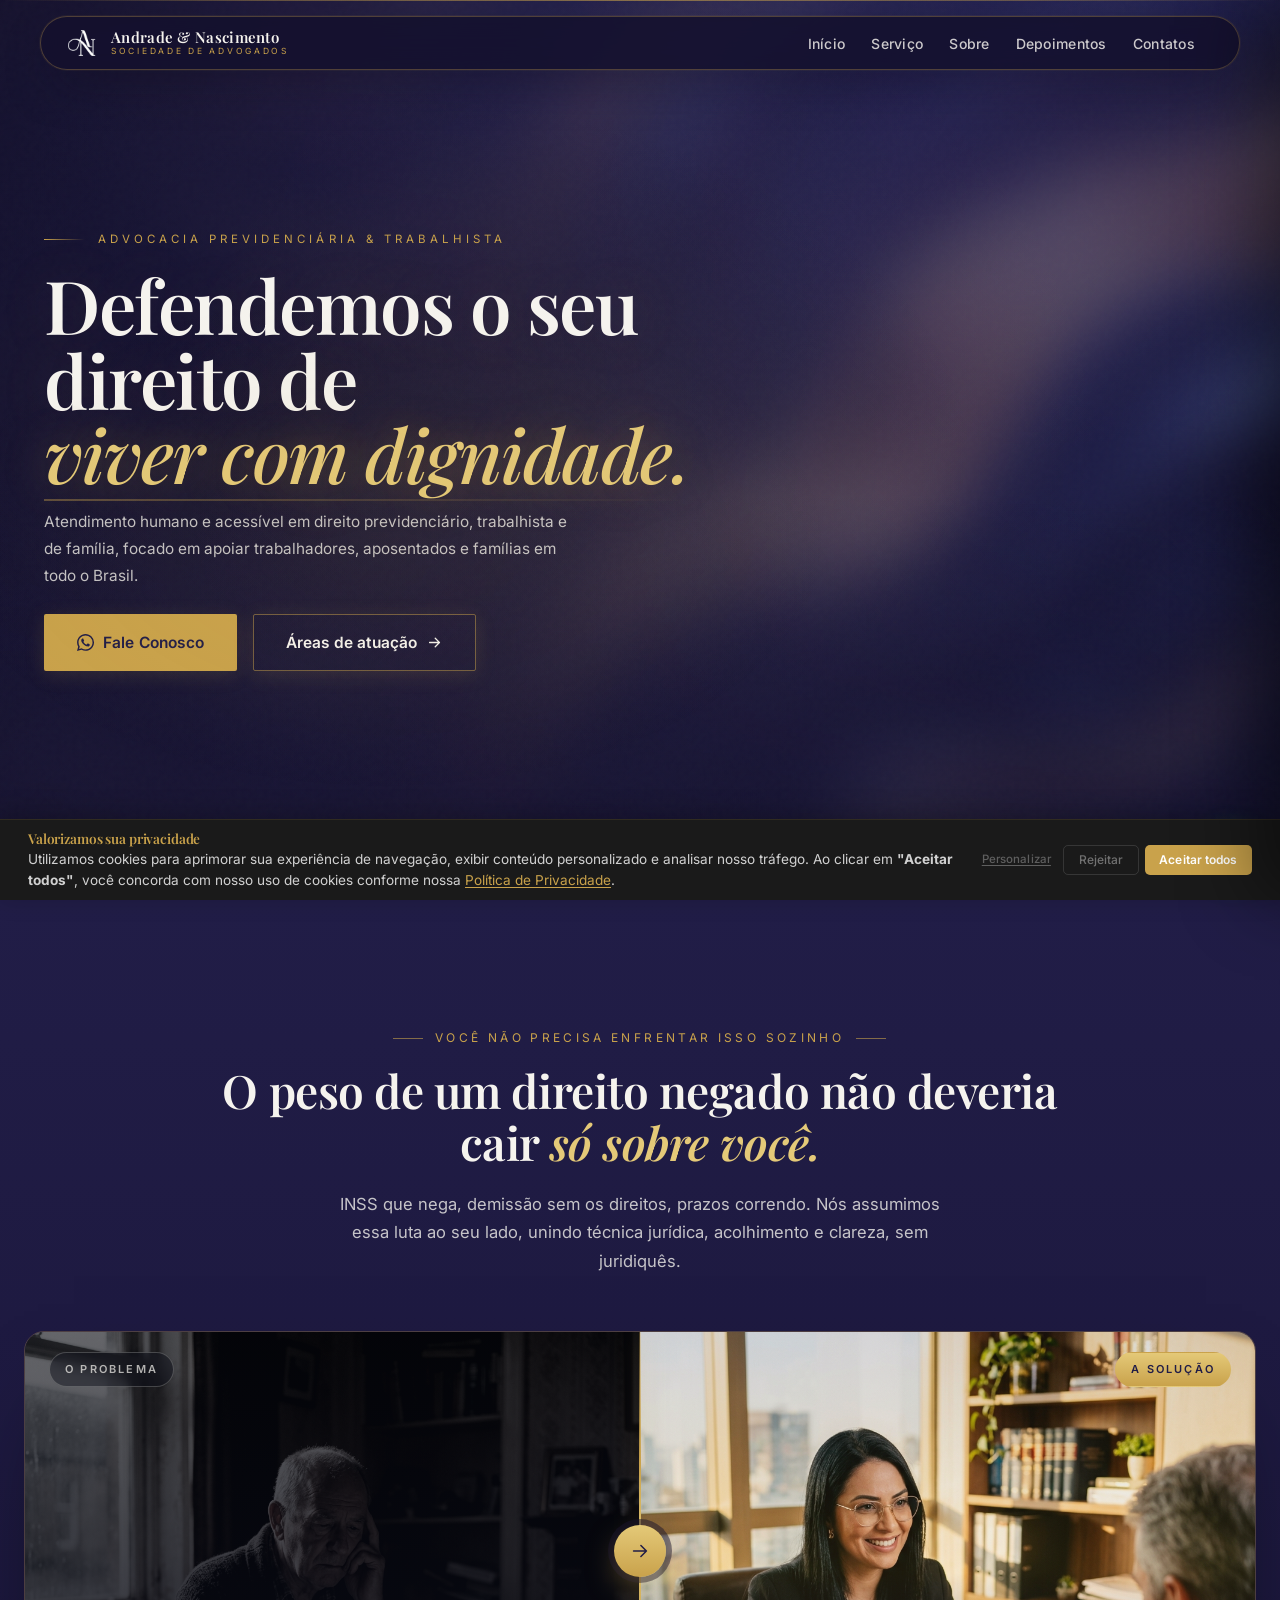
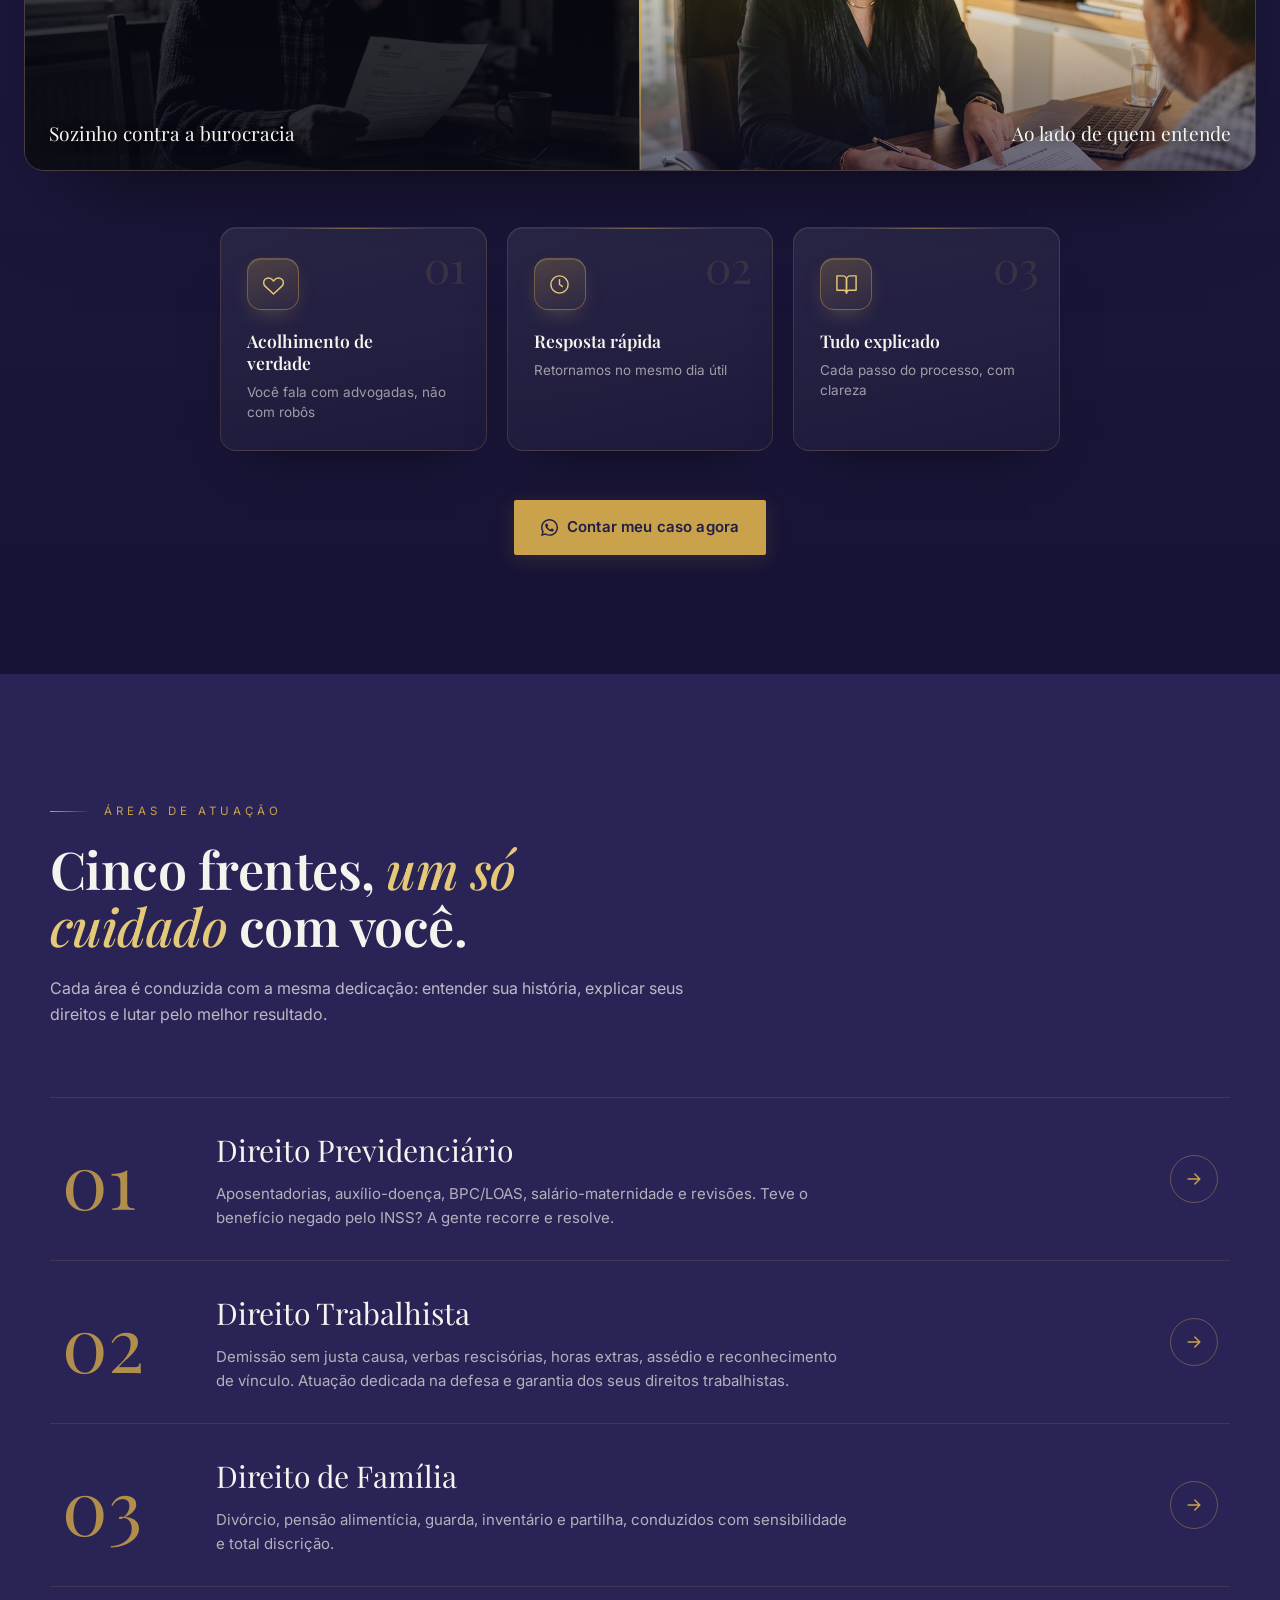
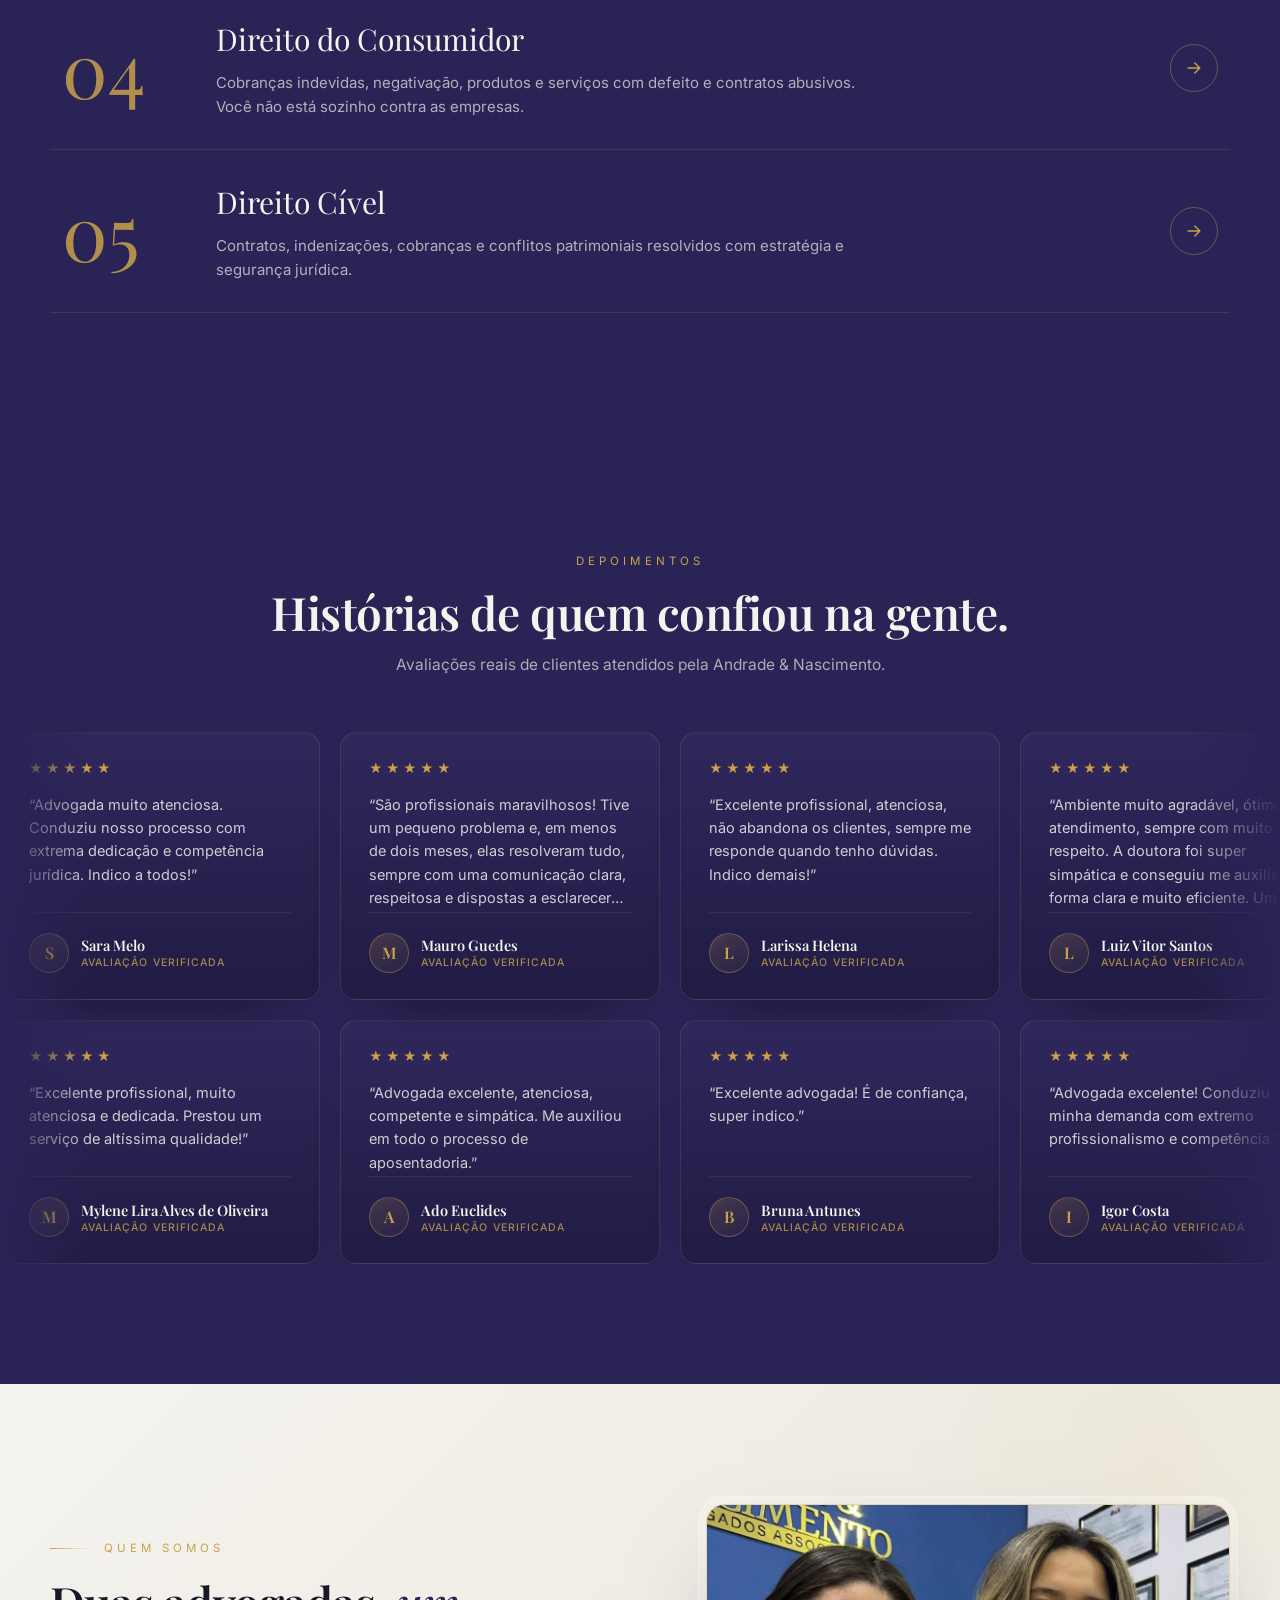
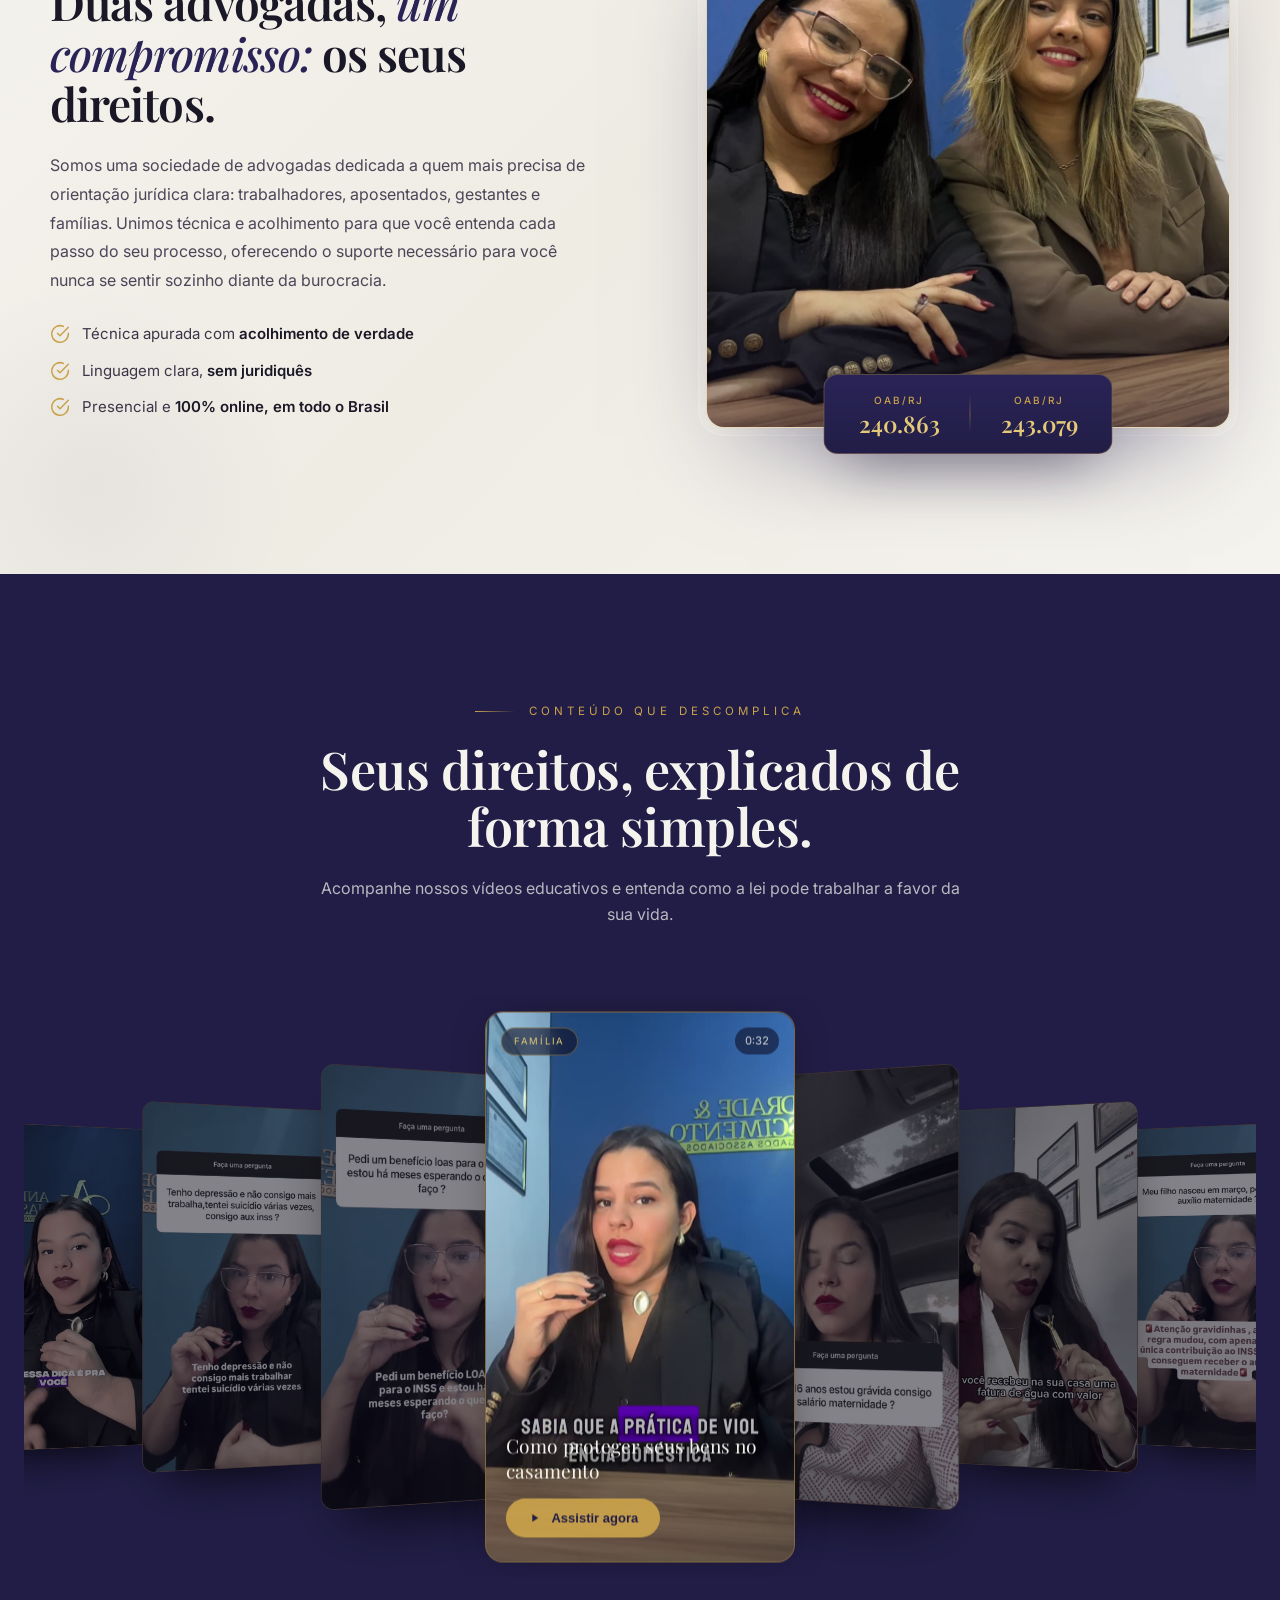
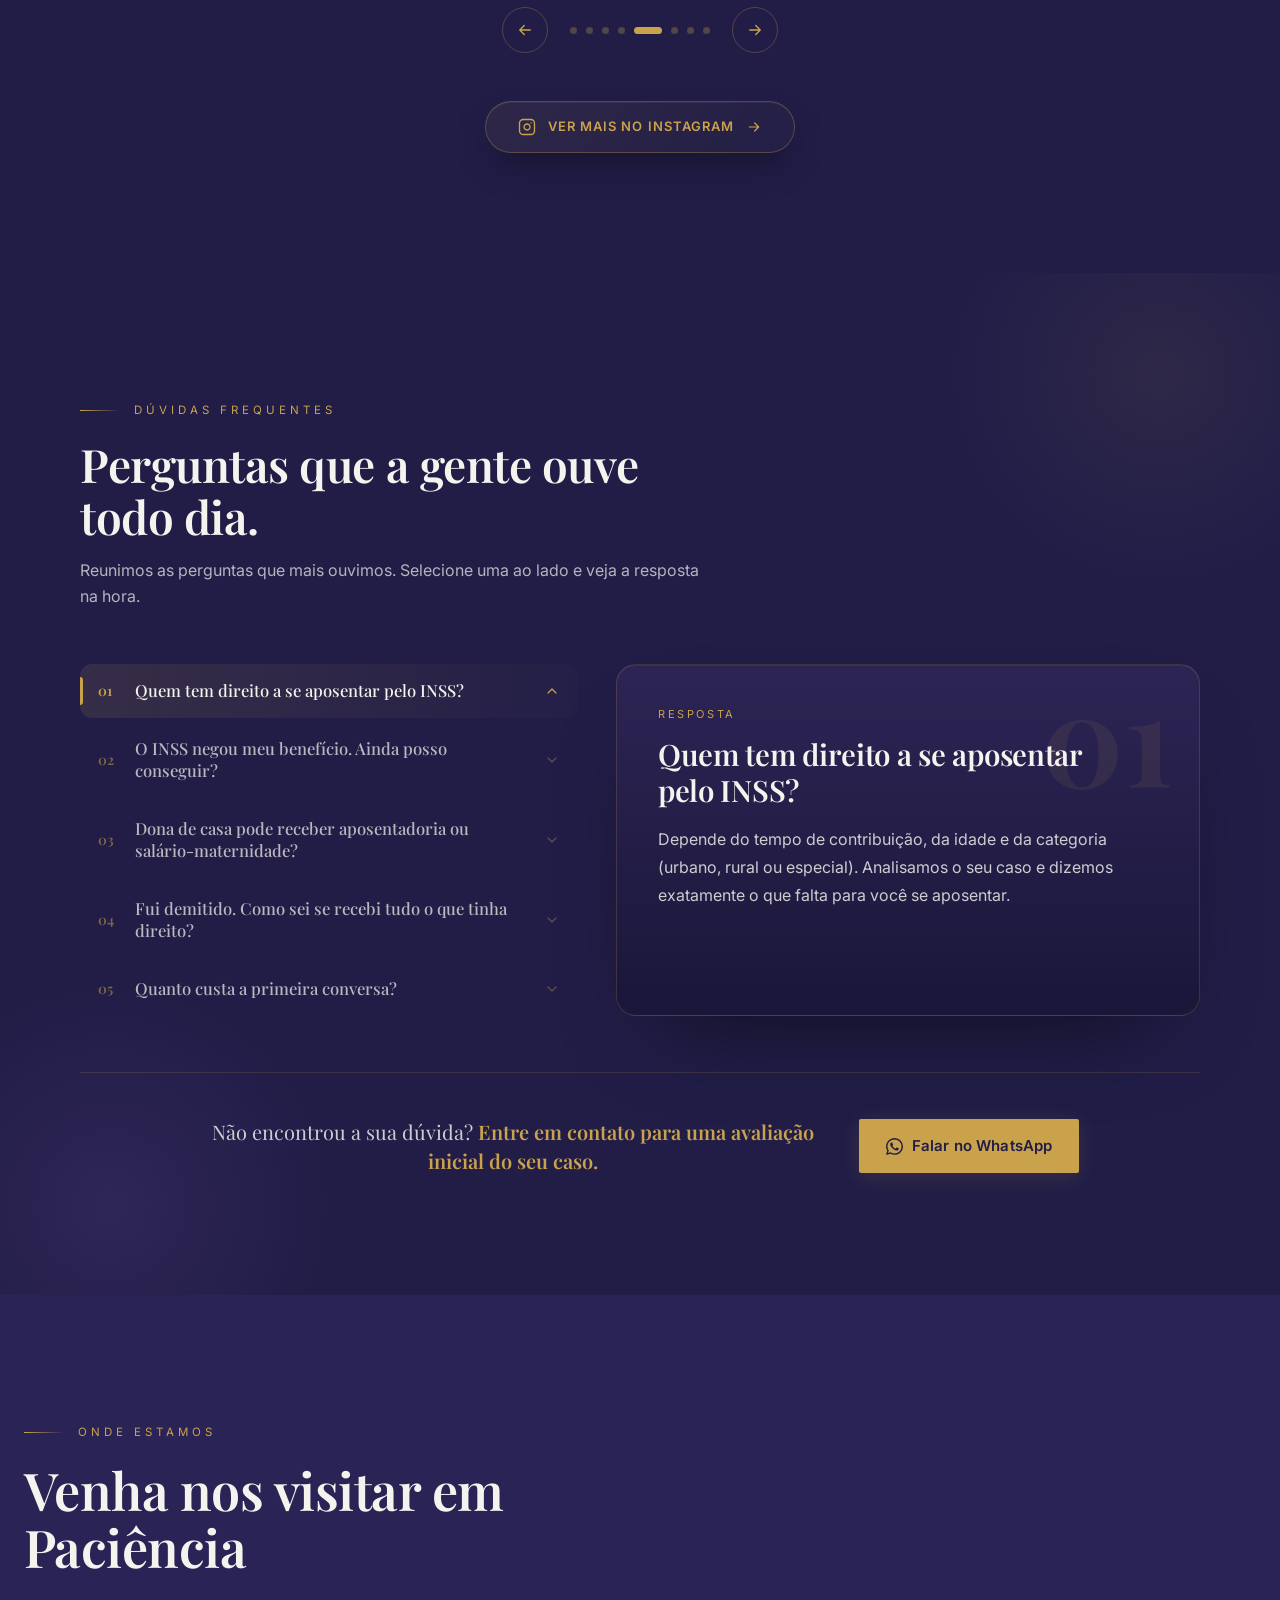
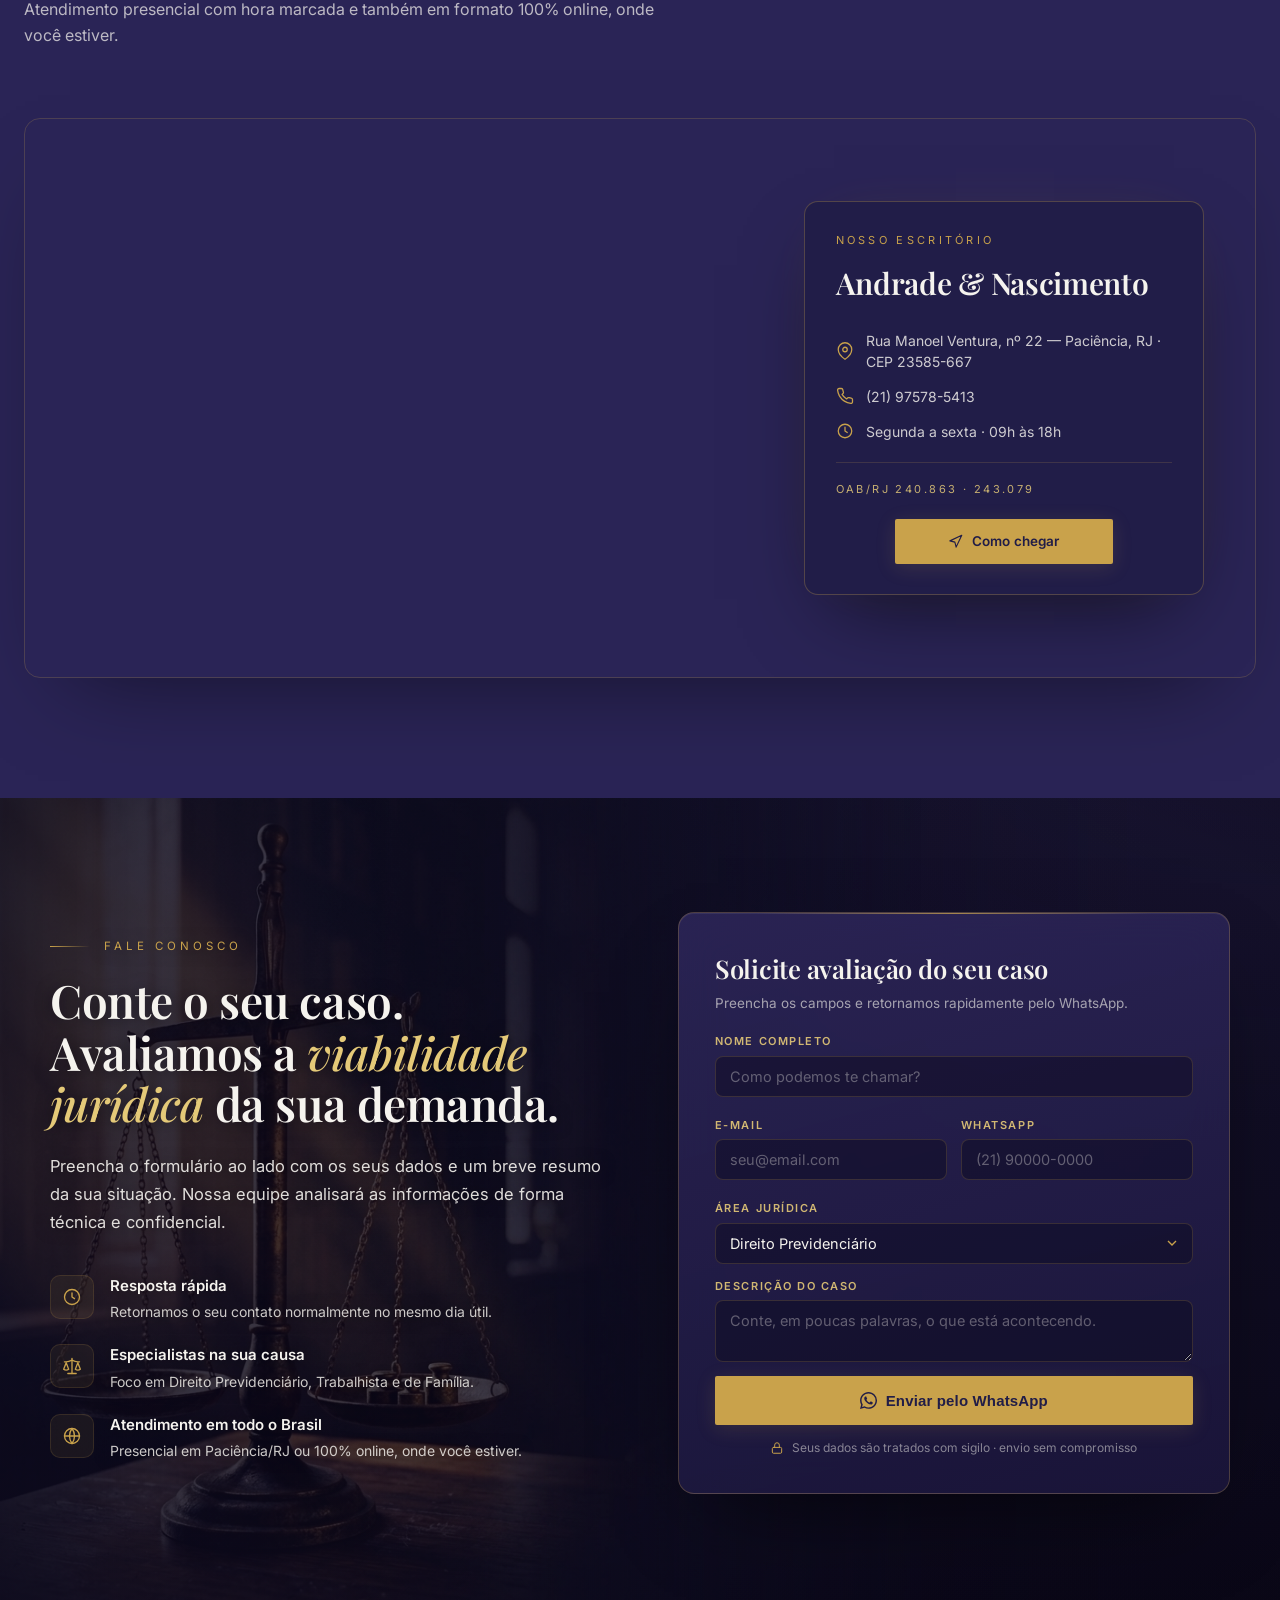
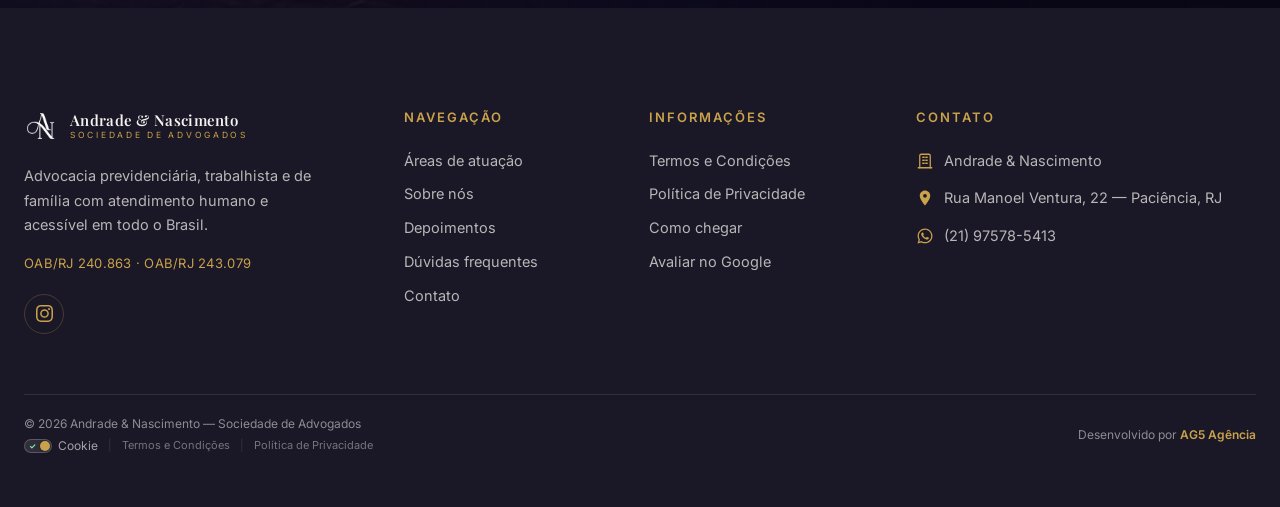
==== commit 712df2ff: "feat: implement responsive about media layout and redesign Instagram button component" ====
--- a/index.html
+++ b/index.html
@@ -197,6 +197,19 @@
       <div class="about__content reveal" data-reveal="up">
         <p class="eyebrow eyebrow--line">Quem somos</p>
         <h2 class="about__title">Duas advogadas, <em>um compromisso:</em> os seus direitos.</h2>
+        
+        <!-- Mobile Only Media -->
+        <div class="about__media about__media--mobile">
+          <figure class="about__figure">
+            <img src="assets/equipe-advogadas-andrade-nascimento.webp" alt="As advogadas sócias do escritório Andrade &amp; Nascimento" loading="lazy">
+          </figure>
+          <div class="about__oab">
+            <div class="about__oab-item"><span>OAB/RJ</span><strong>240.863</strong></div>
+            <span class="about__oab-div"></span>
+            <div class="about__oab-item"><span>OAB/RJ</span><strong>243.079</strong></div>
+          </div>
+        </div>
+
         <p class="about__text">Somos uma sociedade de advogadas dedicada a quem mais precisa de orientação jurídica clara: trabalhadores, aposentados, gestantes e famílias. Unimos técnica e acolhimento para que você entenda cada passo do seu processo, oferecendo o suporte necessário para você nunca se sentir sozinho diante da burocracia.</p>
         <ul class="about__pillars">
           <li><svg viewBox="0 0 24 24" fill="none" stroke="currentColor" stroke-width="1.8" stroke-linecap="round" stroke-linejoin="round"><path d="M22 11.08V12a10 10 0 1 1-5.93-9.14"/><path d="M22 4L12 14.01l-3-3"/></svg><span>Técnica apurada com <strong>acolhimento de verdade</strong></span></li>
@@ -204,7 +217,7 @@
           <li><svg viewBox="0 0 24 24" fill="none" stroke="currentColor" stroke-width="1.8" stroke-linecap="round" stroke-linejoin="round"><path d="M22 11.08V12a10 10 0 1 1-5.93-9.14"/><path d="M22 4L12 14.01l-3-3"/></svg><span>Presencial e <strong>100% online, em todo o Brasil</strong></span></li>
         </ul>
       </div>
-      <div class="about__media reveal" data-reveal="left" data-reveal-delay="120">
+      <div class="about__media about__media--desktop reveal" data-reveal="left" data-reveal-delay="120">
         <figure class="about__figure">
           <img src="assets/equipe-advogadas-andrade-nascimento.webp" alt="As advogadas sócias do escritório Andrade &amp; Nascimento" loading="lazy">
         </figure>
@@ -241,9 +254,10 @@
       </div>
     </div>
     <div class="videos__more reveal" data-reveal="up" data-reveal-delay="200">
-      <a href="https://instagram.com/andradenascimentoadvocacia" target="_blank" rel="noopener">
-        Ver mais no Instagram
-        <svg viewBox="0 0 24 24" fill="none" stroke="currentColor" stroke-width="1.8" stroke-linecap="round" stroke-linejoin="round"><path d="M5 12h14M13 6l6 6-6 6"/></svg>
+      <a class="btn-instagram" href="https://instagram.com/andradenascimentoadvocacia" target="_blank" rel="noopener">
+        <svg class="btn-instagram__icon" viewBox="0 0 24 24" fill="none" stroke="currentColor" stroke-width="1.8" stroke-linecap="round" stroke-linejoin="round"><rect x="2" y="2" width="20" height="20" rx="5" ry="5"></rect><path d="M16 11.37A4 4 0 1 1 12.63 8 4 4 0 0 1 16 11.37z"></path><line x1="17.5" y1="6.5" x2="17.51" y2="6.5"></line></svg>
+        <span>Ver mais no Instagram</span>
+        <svg class="btn-instagram__arrow" viewBox="0 0 24 24" fill="none" stroke="currentColor" stroke-width="1.8" stroke-linecap="round" stroke-linejoin="round"><path d="M5 12h14M13 6l6 6-6 6"/></svg>
       </a>
     </div>
   </div>
--- a/style.css
+++ b/style.css
@@ -951,9 +951,64 @@
   transition:background .35s var(--ease),width .35s var(--ease)
 }
 .cflow__dot.is-on{width:28px;border-radius:100px;background:var(--gold)}
-.videos__more{text-align:center;margin-top:40px}
-.videos__more a{display:inline-flex;align-items:center;gap:9px;font-size:15px;font-weight:500}
-.videos__more svg{width:18px;height:18px}
+.videos__more{text-align:center;margin-top:48px}
+.btn-instagram{
+  display:inline-flex;
+  align-items:center;
+  gap:12px;
+  padding:15px 32px;
+  border-radius:100px;
+  background:linear-gradient(135deg,rgba(201,162,75,.08) 0%,rgba(201,162,75,.02) 100%);
+  border:1px solid rgba(201,162,75,.3);
+  color:var(--gold);
+  font-size:13px;
+  font-weight:600;
+  text-transform:uppercase;
+  letter-spacing:.08em;
+  transition:background .6s var(--ease), border-color .6s var(--ease), color .6s var(--ease), transform .6s var(--ease), box-shadow .6s var(--ease);
+  box-shadow:0 16px 36px -12px rgba(0,0,0,.5),inset 0 1px 0 rgba(255,255,255,.05);
+  position:relative;
+  overflow:hidden;
+  text-decoration:none
+}
+.btn-instagram::before{
+  content:"";
+  position:absolute;
+  inset:0;
+  background:linear-gradient(90deg,transparent,rgba(201,162,75,.15),transparent);
+  transform:translateX(-100%);
+  transition:transform .9s var(--ease)
+}
+.btn-instagram:hover::before{
+  transform:translateX(100%)
+}
+.btn-instagram:hover{
+  background:rgba(201,162,75,.15);
+  border-color:var(--gold);
+  color:var(--champagne);
+  transform:translateY(-1.5px);
+  box-shadow:0 20px 40px -10px rgba(201,162,75,.15),0 16px 36px -12px rgba(0,0,0,.6),inset 0 1px 0 rgba(255,255,255,.1)
+}
+.btn-instagram__icon{
+  width:18px;
+  height:18px;
+  color:var(--gold);
+  transition:transform .6s var(--ease)
+}
+.btn-instagram:hover .btn-instagram__icon{
+  transform:rotate(6deg) scale(1.03);
+  color:var(--champagne)
+}
+.btn-instagram__arrow{
+  width:16px;
+  height:16px;
+  color:var(--gold);
+  transition:transform .6s var(--ease)
+}
+.btn-instagram:hover .btn-instagram__arrow{
+  transform:translateX(3.5px);
+  color:var(--champagne)
+}
 
 /* ---------- About ---------- */
 .about{position:relative;overflow:hidden;color:var(--ink);padding:var(--pad-y) var(--pad-x);
@@ -998,11 +1053,15 @@
 .about__oab-item strong{font-family:var(--serif);font-size:23px;color:var(--champagne);font-weight:600;line-height:1}
 .about__oab-div{width:1px;height:38px;background:linear-gradient(to bottom,transparent,rgba(201,162,75,.45),transparent)}
 
+.about__media--mobile{display:none}
+
 /* (stat tiles movidos para a faixa .trust, logo após o hero) */
 
 @media (max-width:900px){
   .about__grid{grid-template-columns:1fr;gap:clamp(60px,10vw,80px)}
-  .about__media{order:-1;max-width:480px;margin:0 auto;width:100%}
+  .about__media--desktop{display:none !important}
+  .about__media--mobile{display:block;margin:24px auto 32px}
+  .about__media{max-width:480px;width:100%}
   .about__oab{padding:13px 18px;gap:24px}
   .about__oab-item strong{font-size:19px}
 }
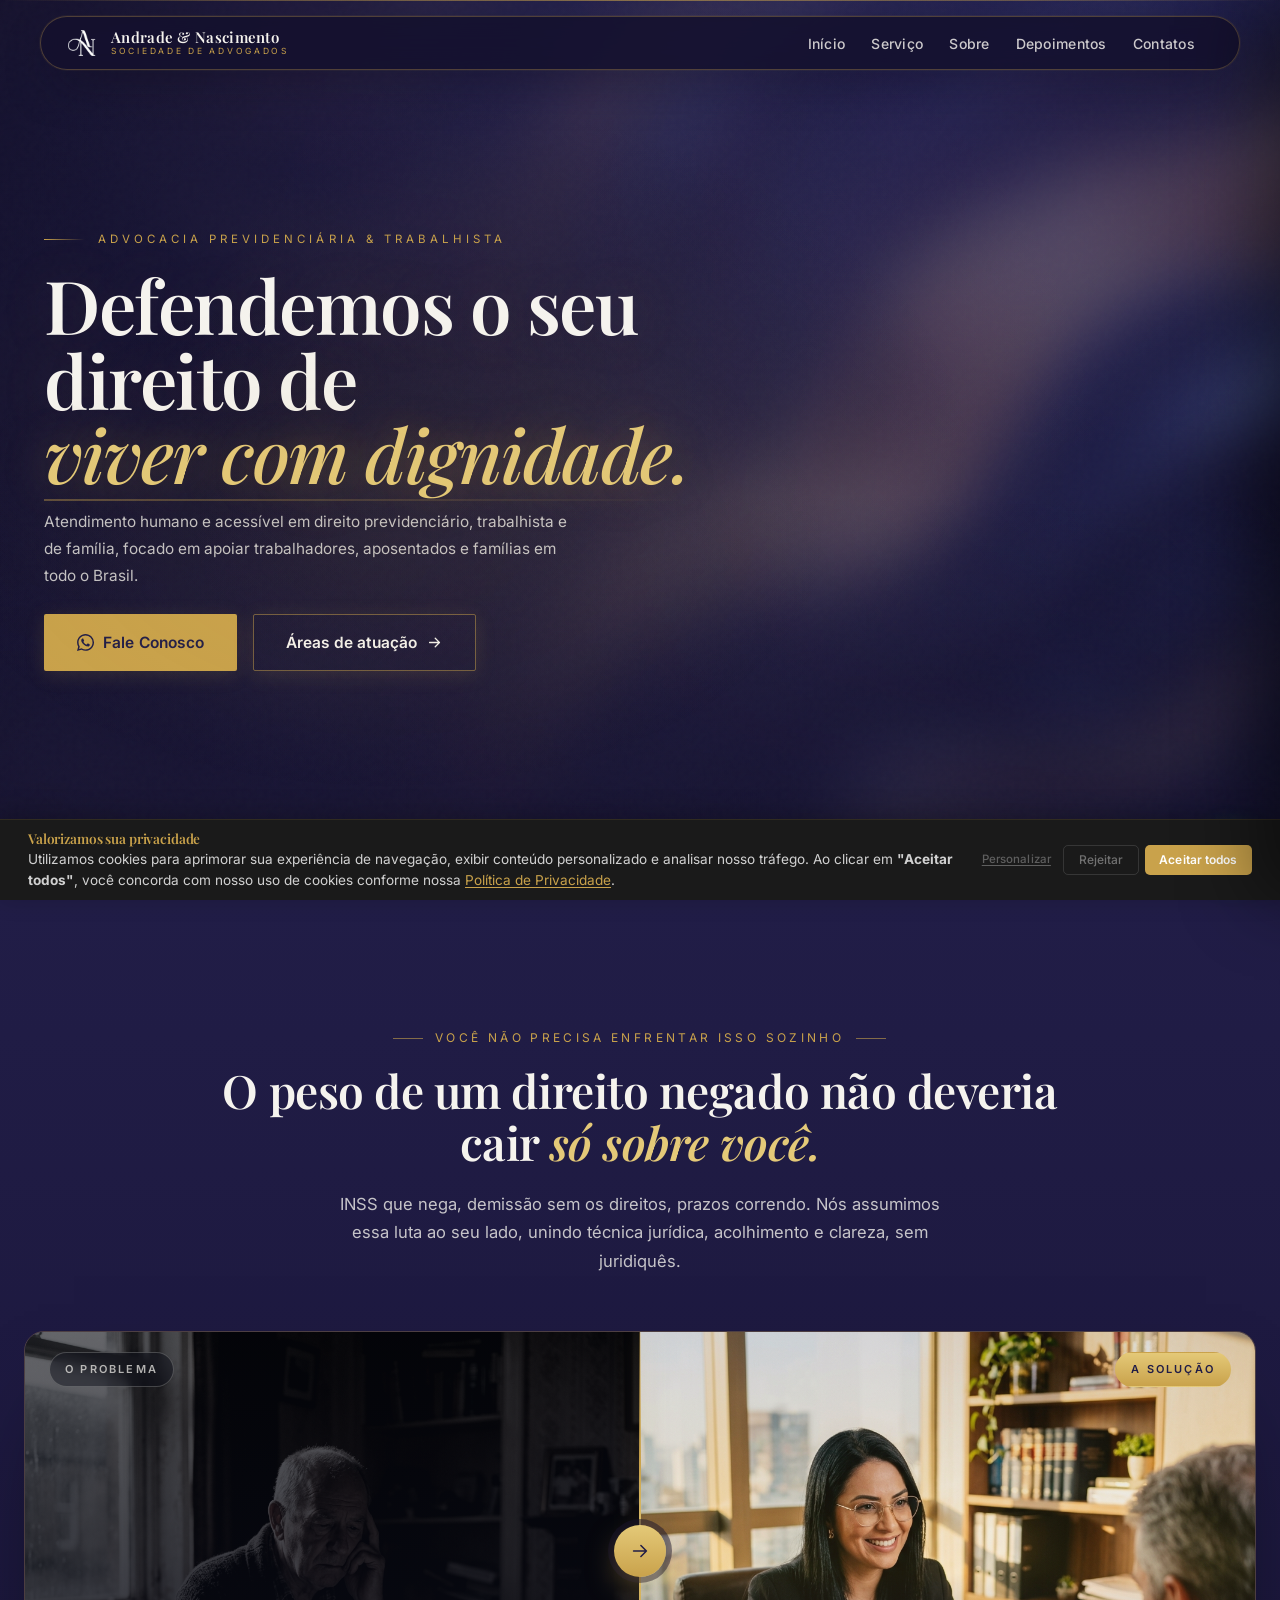
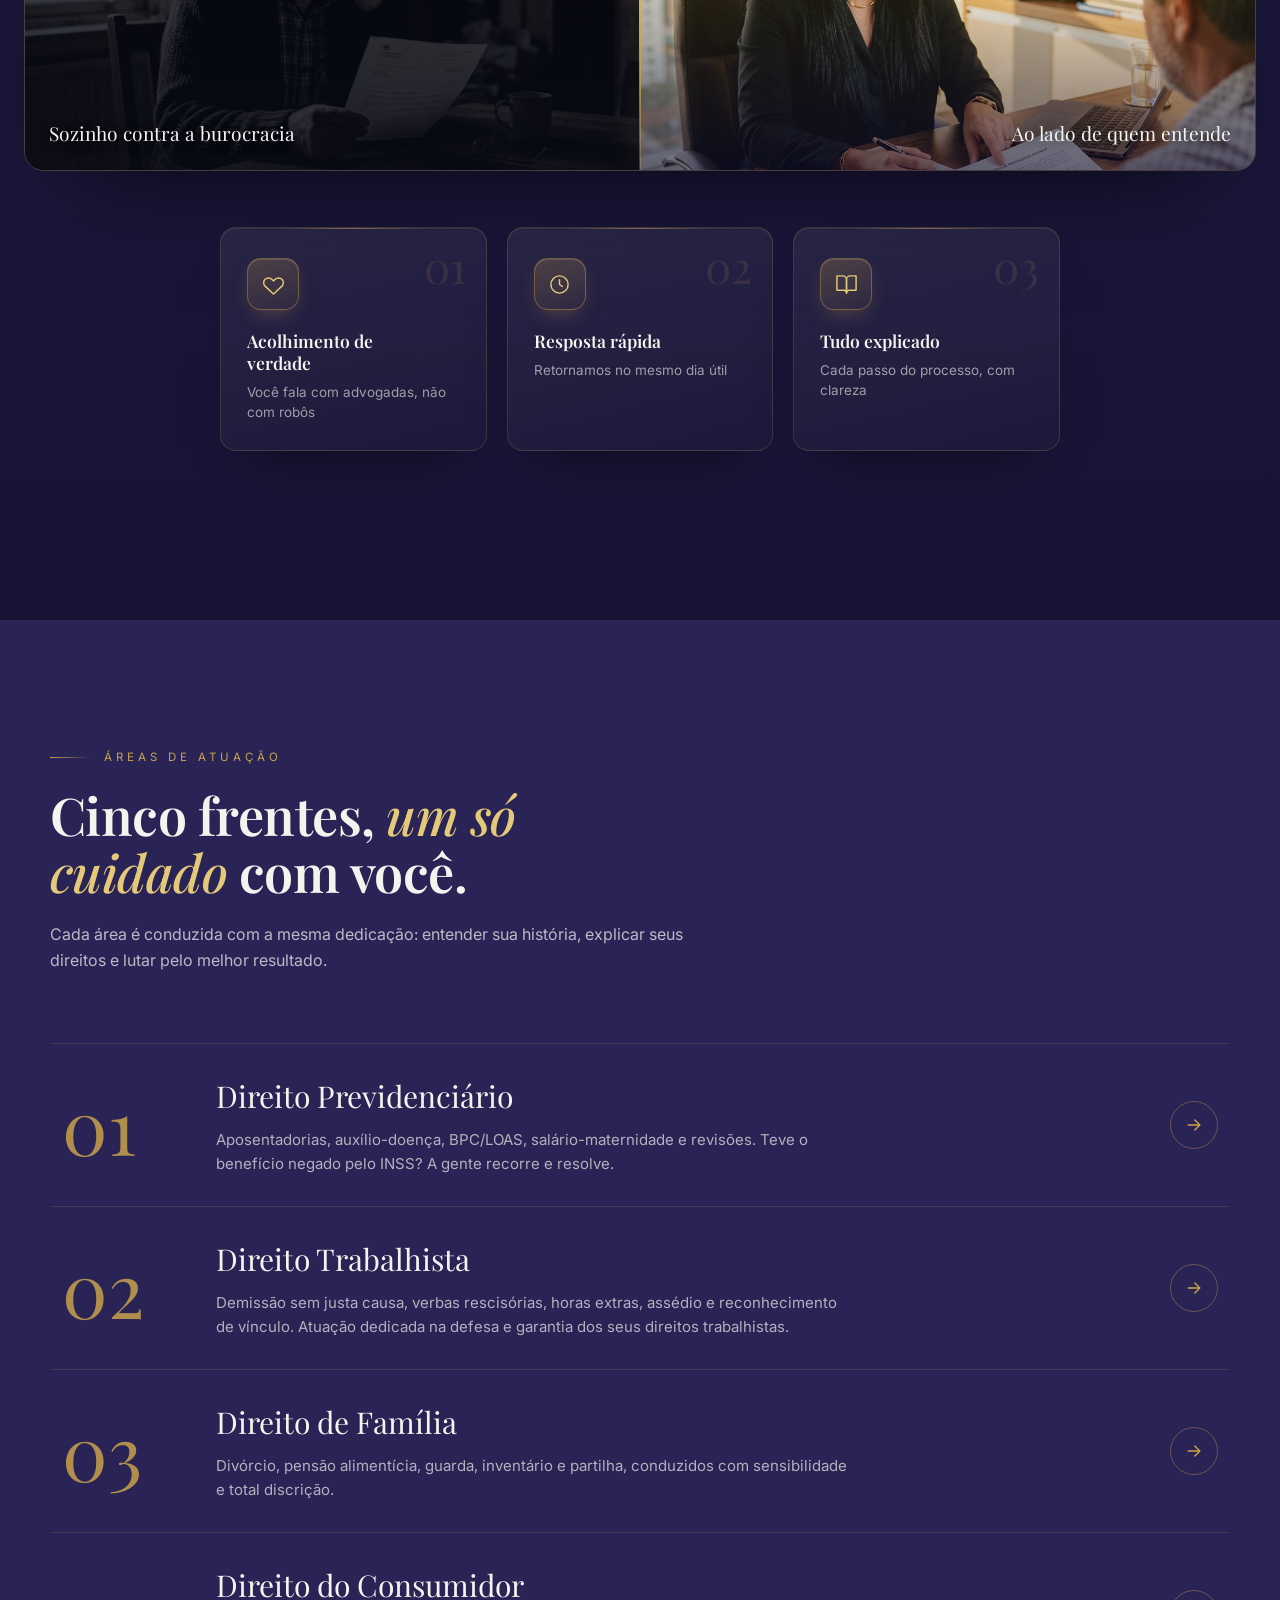
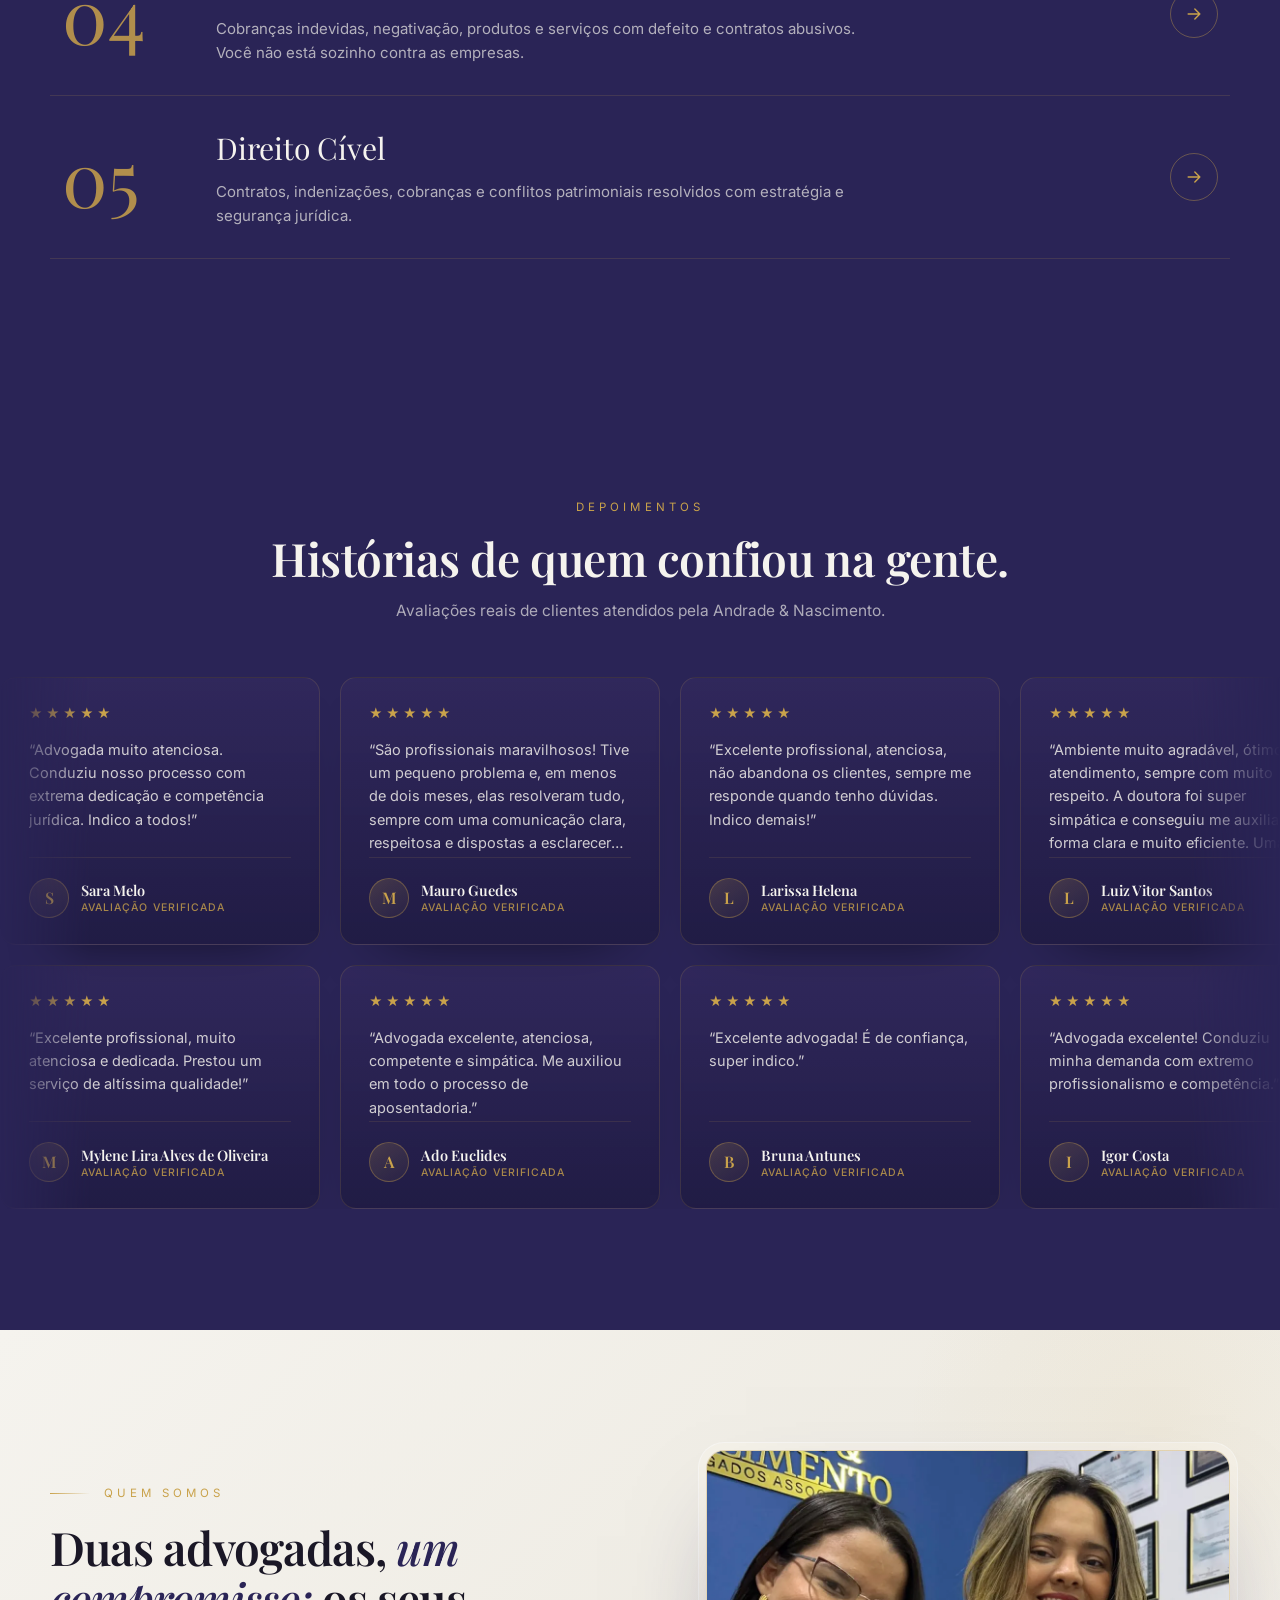
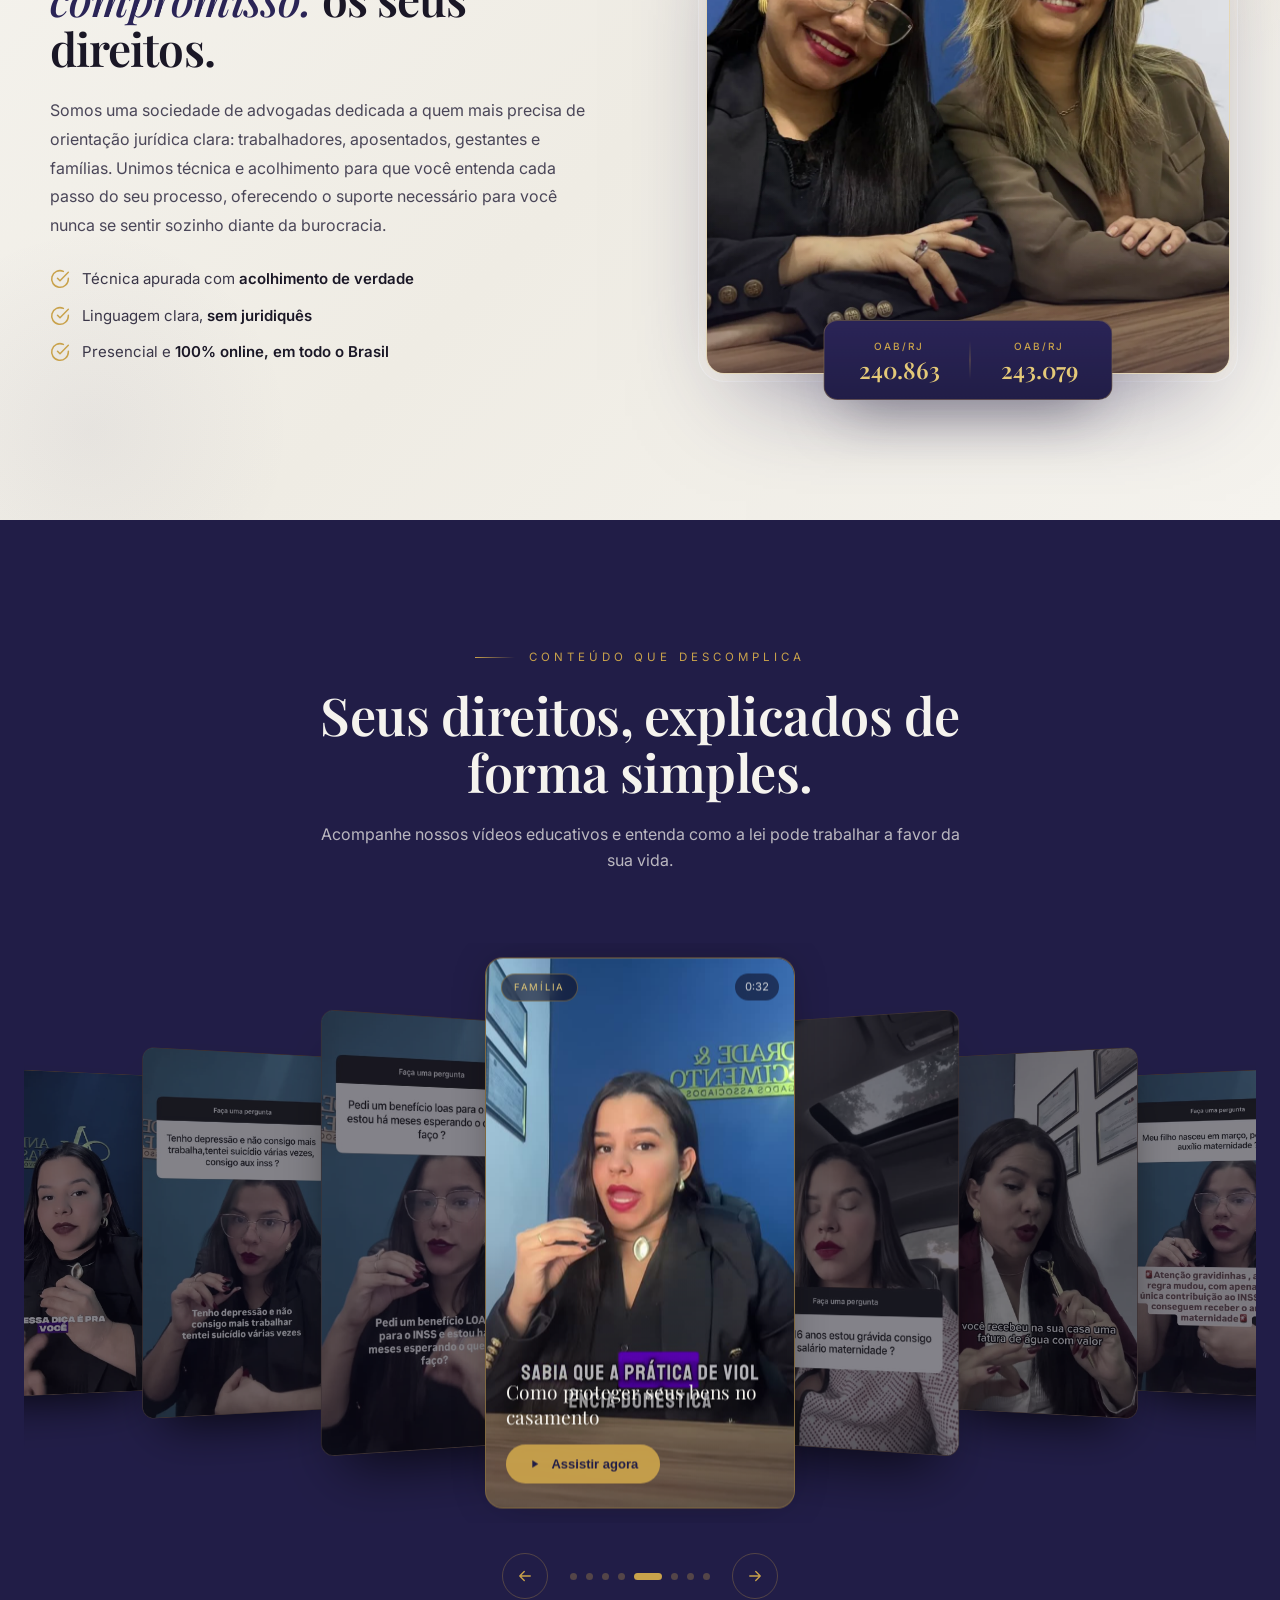
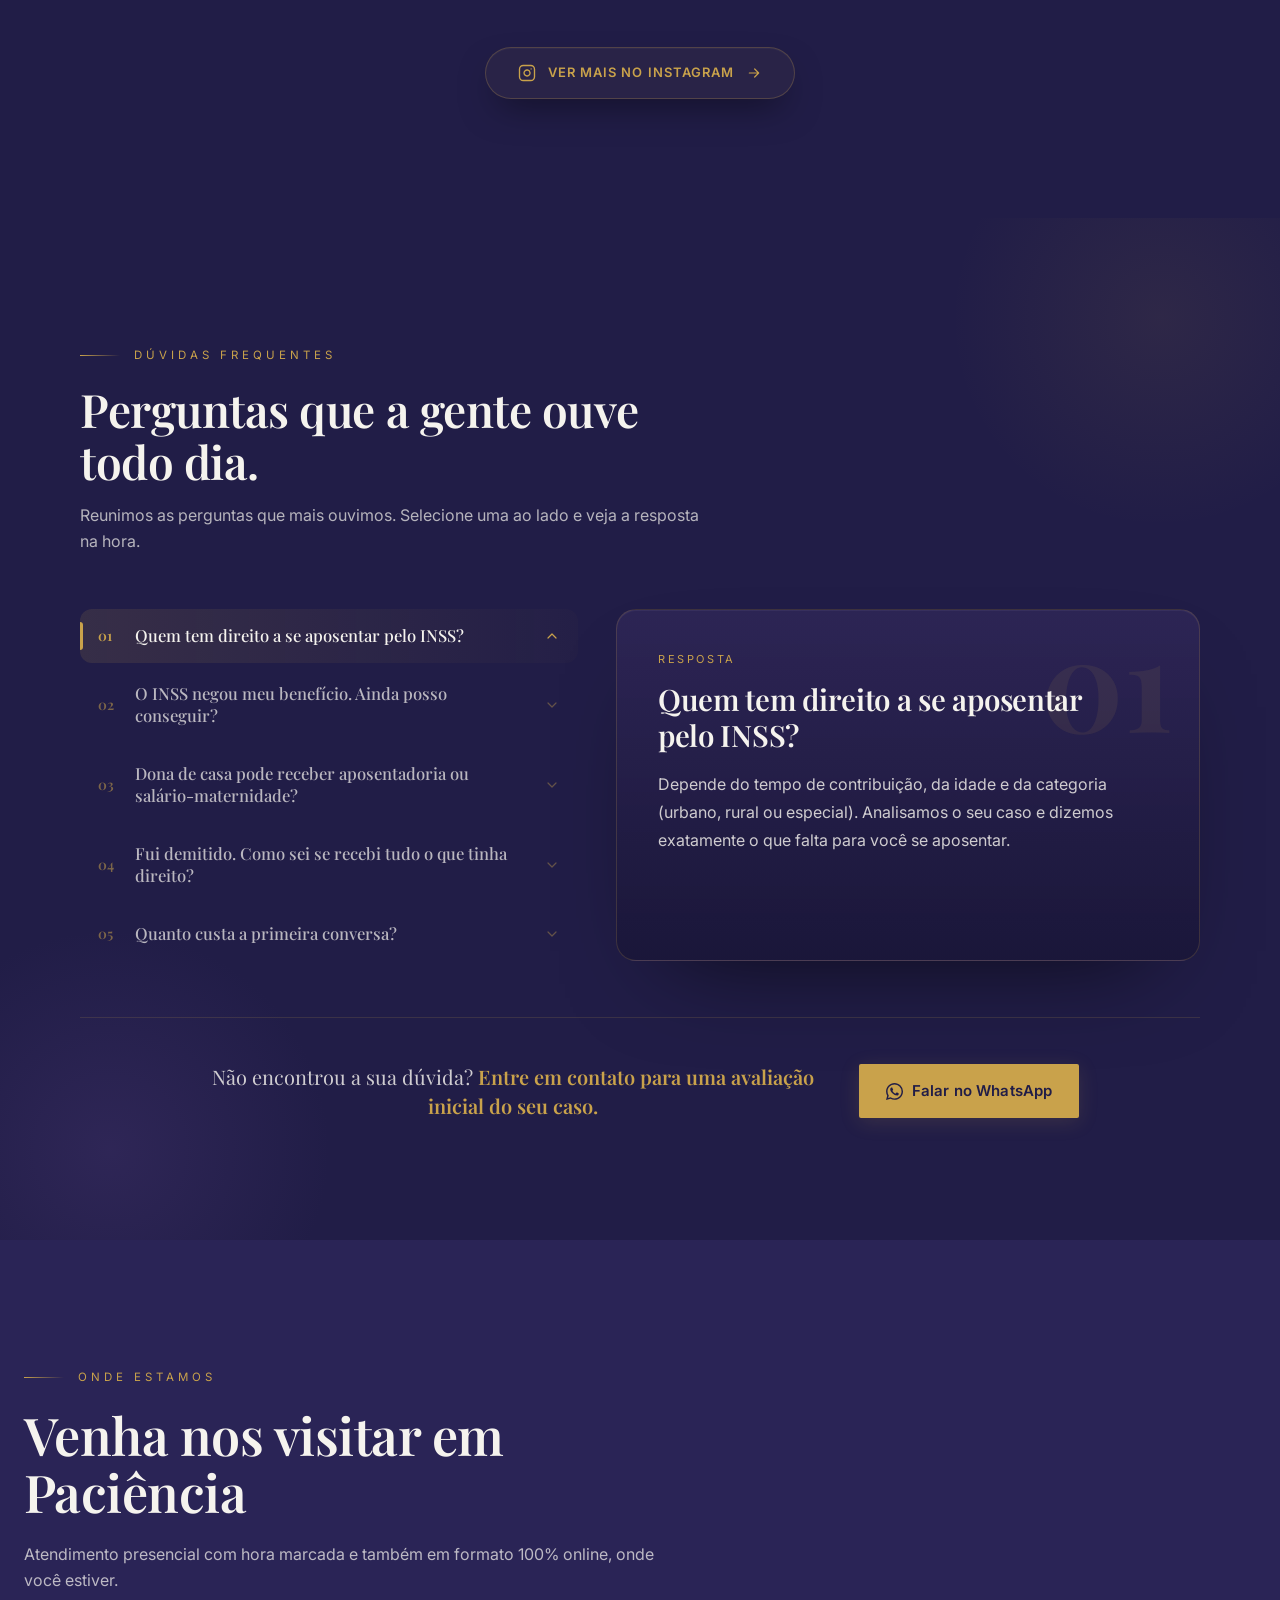
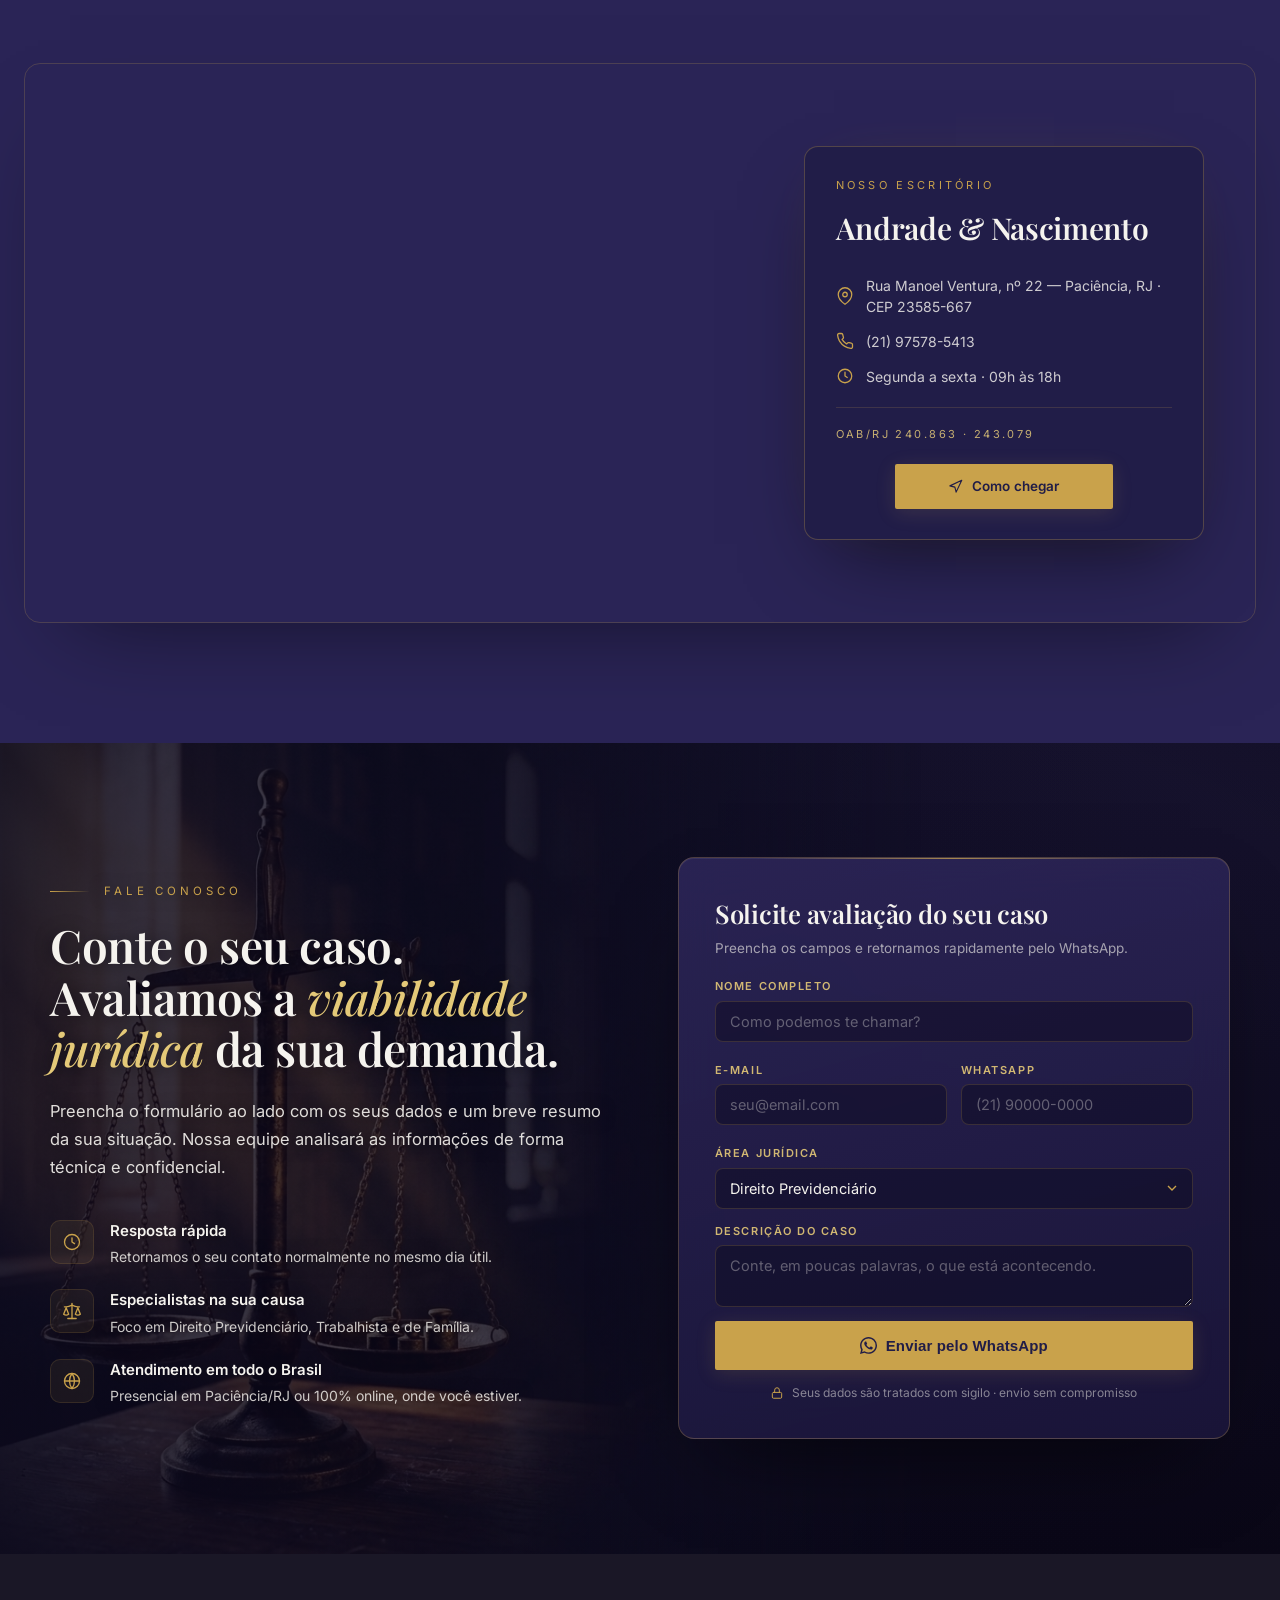
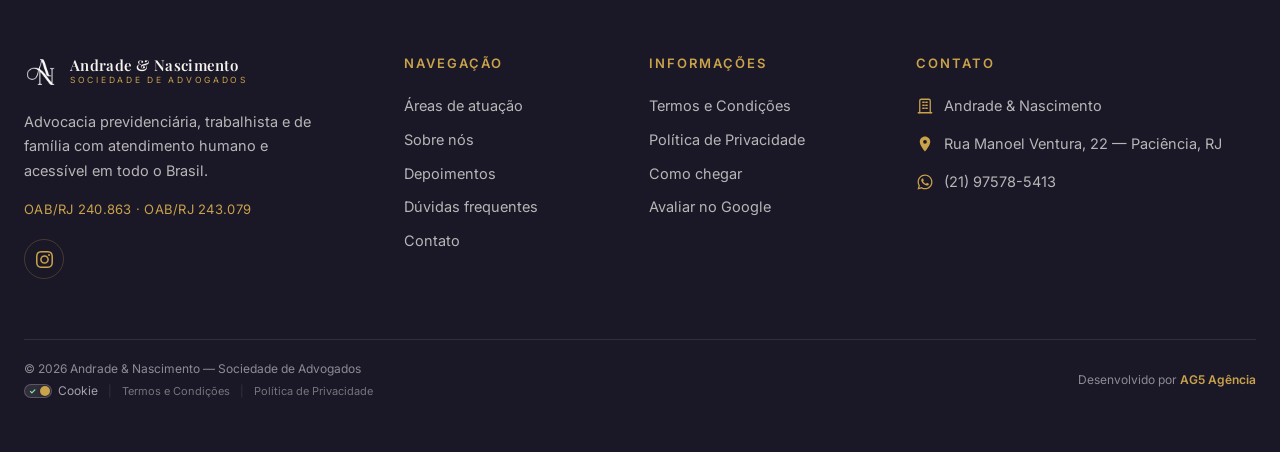
==== commit 0a1aacc2: "refactor: remove primary CTA button and update Instagram button styles and animation logic" ====
--- a/index.html
+++ b/index.html
@@ -155,11 +155,6 @@
           <span class="pain__pillar-d">Cada passo do processo, com clareza</span>
         </div>
       </div>
-
-      <a class="btn btn--gold reveal" data-reveal="up" data-reveal-delay="320" href="https://wa.me/5521975785413?text=Ol%C3%A1%2C%20vim%20atrav%C3%A9s%20do%20site%20e%20gostaria%20de%20contar%20o%20meu%20caso." target="_blank" rel="noopener">
-        <svg viewBox="0 0 24 24" fill="#211d47" aria-hidden="true"><path d="M17.472 14.382c-.297-.149-1.758-.867-2.03-.967-.273-.099-.471-.148-.67.15-.197.297-.767.966-.94 1.164-.173.199-.347.223-.644.075-.297-.15-1.255-.463-2.39-1.475-.883-.788-1.48-1.761-1.653-2.059-.173-.297-.018-.458.13-.606.134-.133.298-.347.446-.52.149-.174.198-.298.298-.497.099-.198.05-.371-.025-.52-.075-.149-.669-1.612-.916-2.207-.242-.579-.487-.5-.669-.51-.173-.008-.371-.01-.57-.01-.198 0-.52.074-.792.372-.272.297-1.04 1.016-1.04 2.479 0 1.462 1.065 2.875 1.213 3.074.149.198 2.096 3.2 5.077 4.487.709.306 1.262.489 1.694.625.712.227 1.36.195 1.871.118.571-.085 1.758-.719 2.006-1.413.248-.694.248-1.289.173-1.413-.074-.124-.272-.198-.57-.347m-5.421 7.403h-.004a9.87 9.87 0 01-5.031-1.378l-.361-.214-3.741.982.998-3.648-.235-.374a9.86 9.86 0 01-1.51-5.26c.001-5.45 4.436-9.884 9.888-9.884 2.64 0 5.122 1.03 6.988 2.898a9.825 9.825 0 012.893 6.994c-.003 5.45-4.437 9.885-9.885 9.885M20.52 3.449C18.24 1.245 15.24 0 12.045 0 5.463 0 .104 5.359.101 11.892c0 2.096.549 4.142 1.595 5.945L0 24l6.335-1.652a11.9 11.9 0 005.71 1.454h.006c6.585 0 11.946-5.359 11.949-11.893a11.821 11.821 0 00-3.481-8.46"/></svg>
-        Contar meu caso agora
-      </a>
     </div>
   </div>
 </section>
--- a/style.css
+++ b/style.css
@@ -958,15 +958,15 @@
   gap:12px;
   padding:15px 32px;
   border-radius:100px;
-  background:linear-gradient(135deg,rgba(201,162,75,.08) 0%,rgba(201,162,75,.02) 100%);
-  border:1px solid rgba(201,162,75,.3);
+  background:rgba(201,162,75,.05);
+  border:1px solid rgba(201,162,75,.25);
   color:var(--gold);
   font-size:13px;
   font-weight:600;
   text-transform:uppercase;
   letter-spacing:.08em;
-  transition:background .6s var(--ease), border-color .6s var(--ease), color .6s var(--ease), transform .6s var(--ease), box-shadow .6s var(--ease);
-  box-shadow:0 16px 36px -12px rgba(0,0,0,.5),inset 0 1px 0 rgba(255,255,255,.05);
+  transition:background .8s var(--ease), border-color .8s var(--ease), color .8s var(--ease), transform .8s var(--ease), box-shadow .8s var(--ease);
+  box-shadow:0 16px 36px -12px rgba(0,0,0,.5),inset 0 1px 0 rgba(255,255,255,.03);
   position:relative;
   overflow:hidden;
   text-decoration:none
@@ -977,36 +977,43 @@
   inset:0;
   background:linear-gradient(90deg,transparent,rgba(201,162,75,.15),transparent);
   transform:translateX(-100%);
-  transition:transform .9s var(--ease)
+  pointer-events:none
+}
+@keyframes sweep{
+  0%{transform:translateX(-100%)}
+  100%{transform:translateX(100%)}
 }
 .btn-instagram:hover::before{
-  transform:translateX(100%)
+  animation:sweep 1.2s var(--ease) forwards
 }
 .btn-instagram:hover{
   background:rgba(201,162,75,.15);
   border-color:var(--gold);
   color:var(--champagne);
   transform:translateY(-1.5px);
-  box-shadow:0 20px 40px -10px rgba(201,162,75,.15),0 16px 36px -12px rgba(0,0,0,.6),inset 0 1px 0 rgba(255,255,255,.1)
+  box-shadow:0 20px 40px -10px rgba(201,162,75,.15),0 16px 36px -12px rgba(0,0,0,.6),inset 0 1px 0 rgba(255,255,255,.08)
 }
 .btn-instagram__icon{
   width:18px;
   height:18px;
   color:var(--gold);
-  transition:transform .6s var(--ease)
+  transition:color .8s var(--ease)
 }
 .btn-instagram:hover .btn-instagram__icon{
-  transform:rotate(6deg) scale(1.03);
   color:var(--champagne)
 }
 .btn-instagram__arrow{
   width:16px;
   height:16px;
   color:var(--gold);
-  transition:transform .6s var(--ease)
+  transition:transform .8s var(--ease), color .8s var(--ease);
+  will-change:transform;
+  backface-visibility:hidden;
+  -webkit-backface-visibility:hidden;
+  transform:translateZ(0)
 }
 .btn-instagram:hover .btn-instagram__arrow{
-  transform:translateX(3.5px);
+  transform:translateX(3px) translateZ(0);
   color:var(--champagne)
 }
 
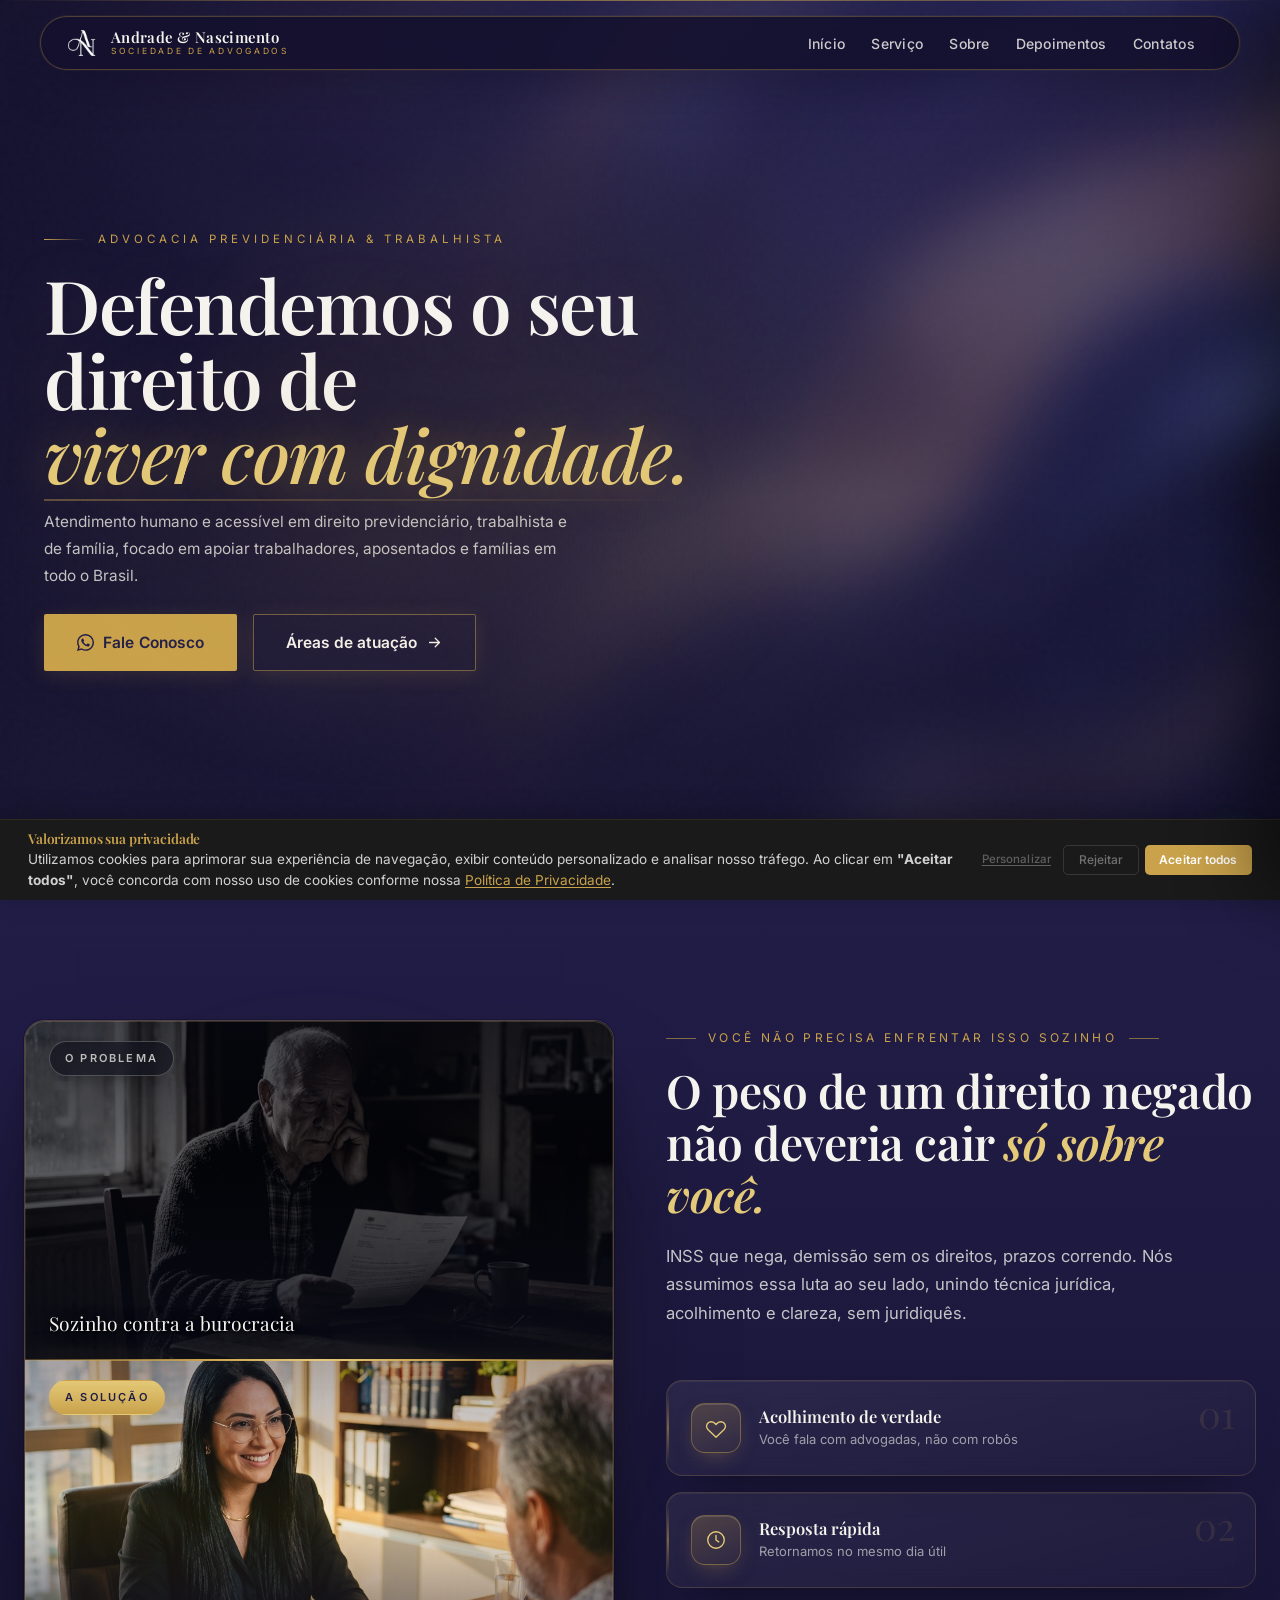
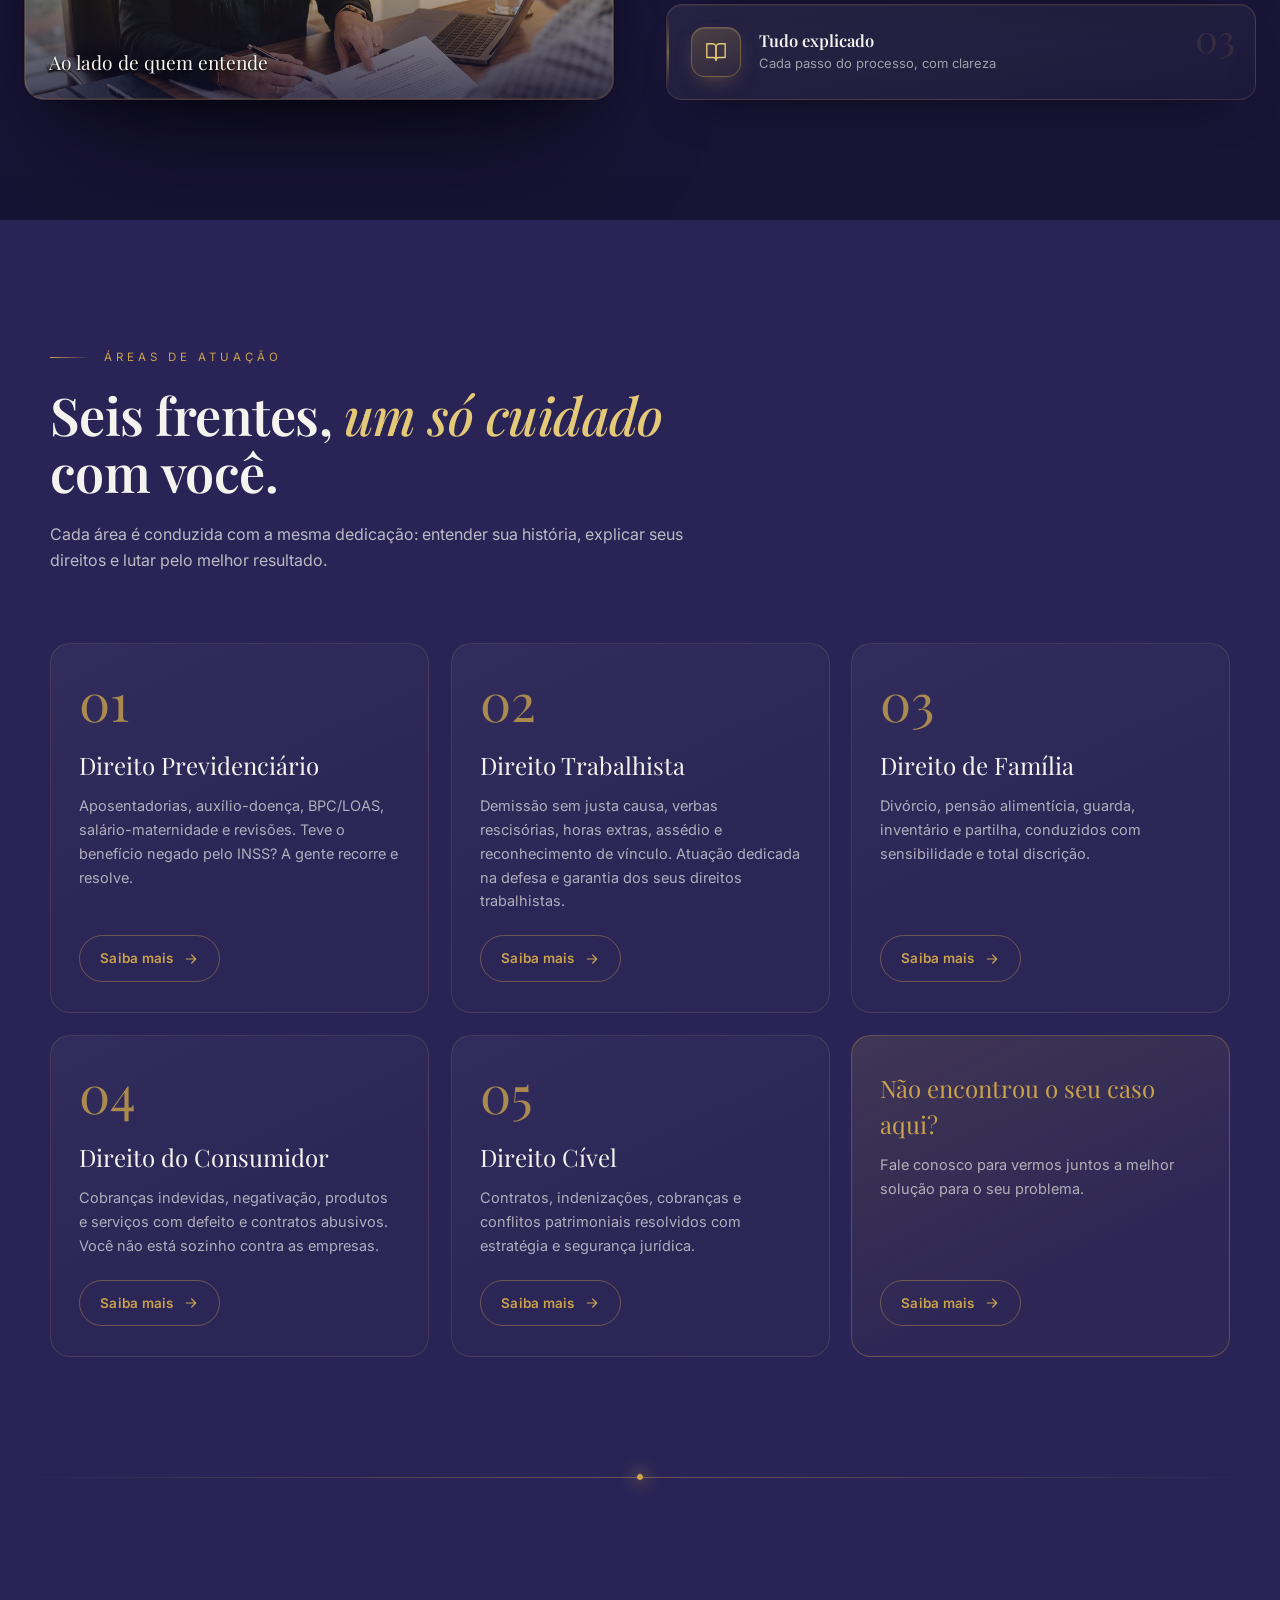
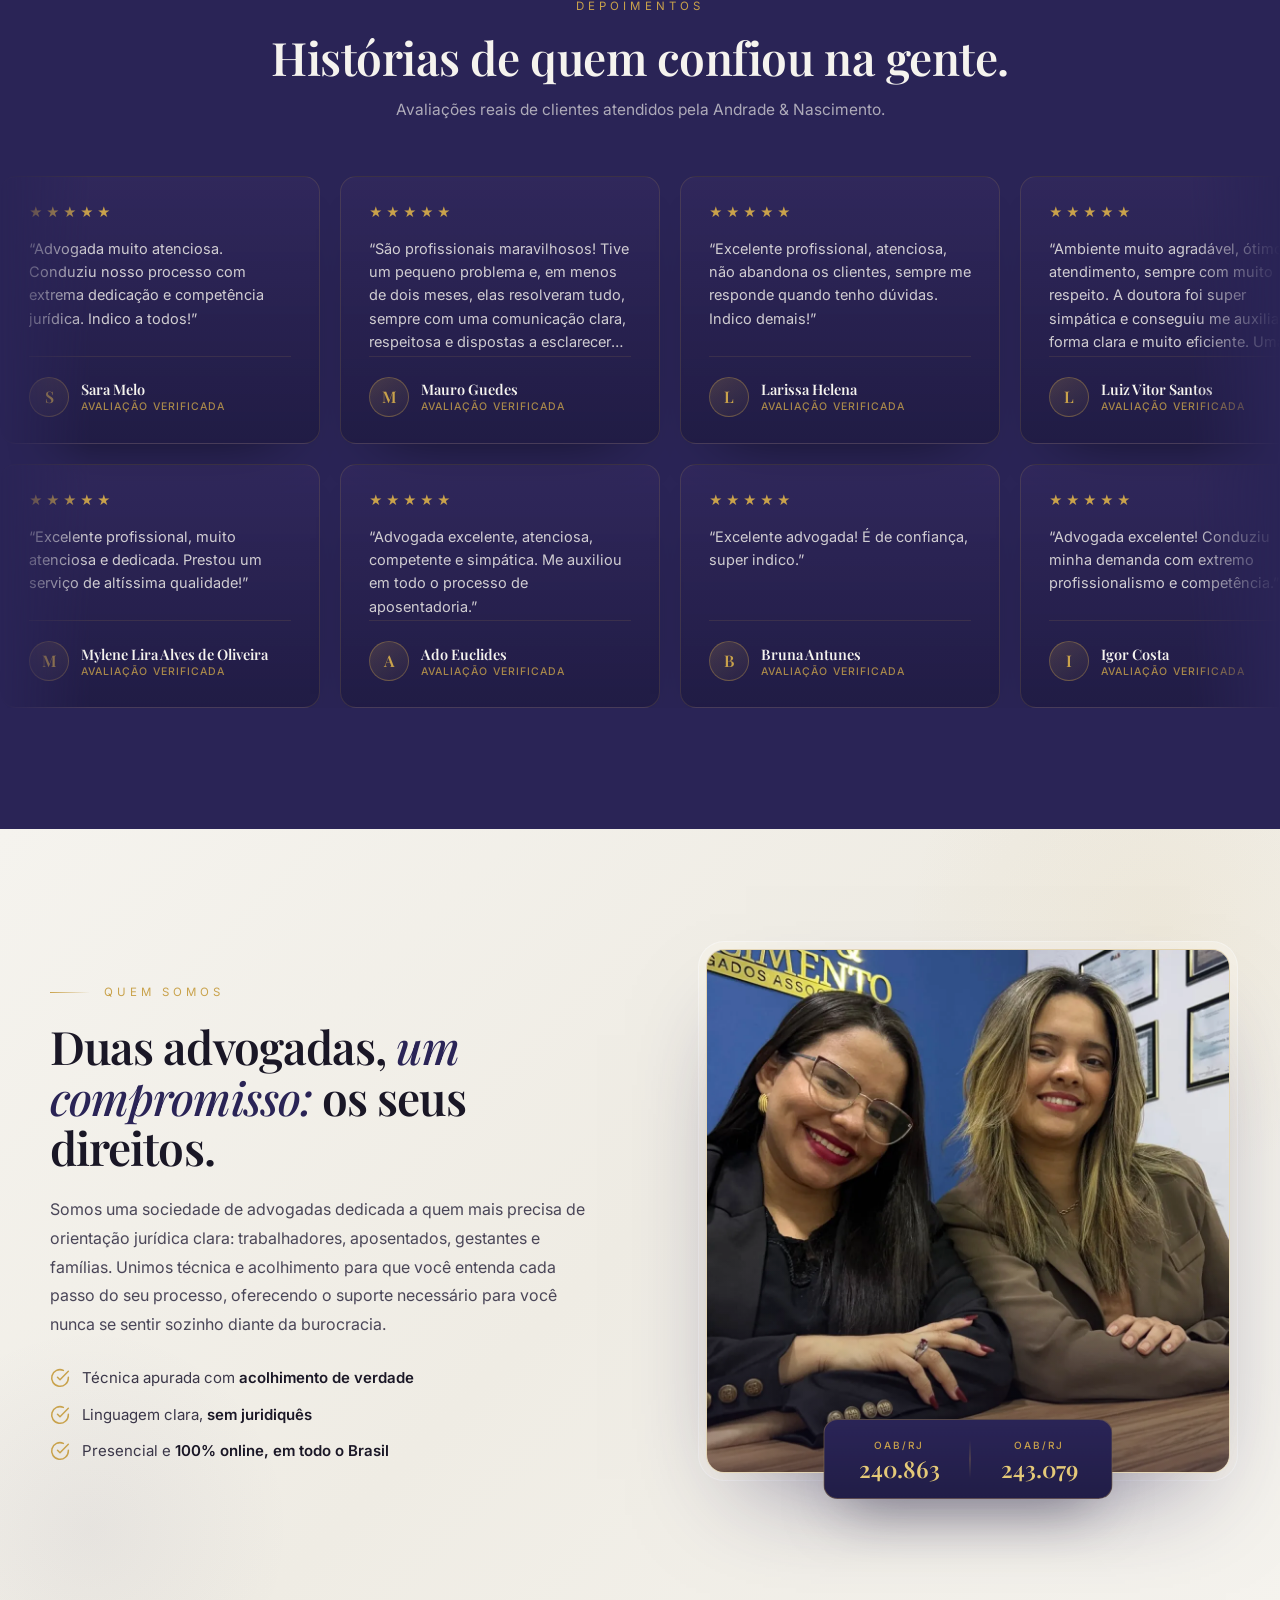
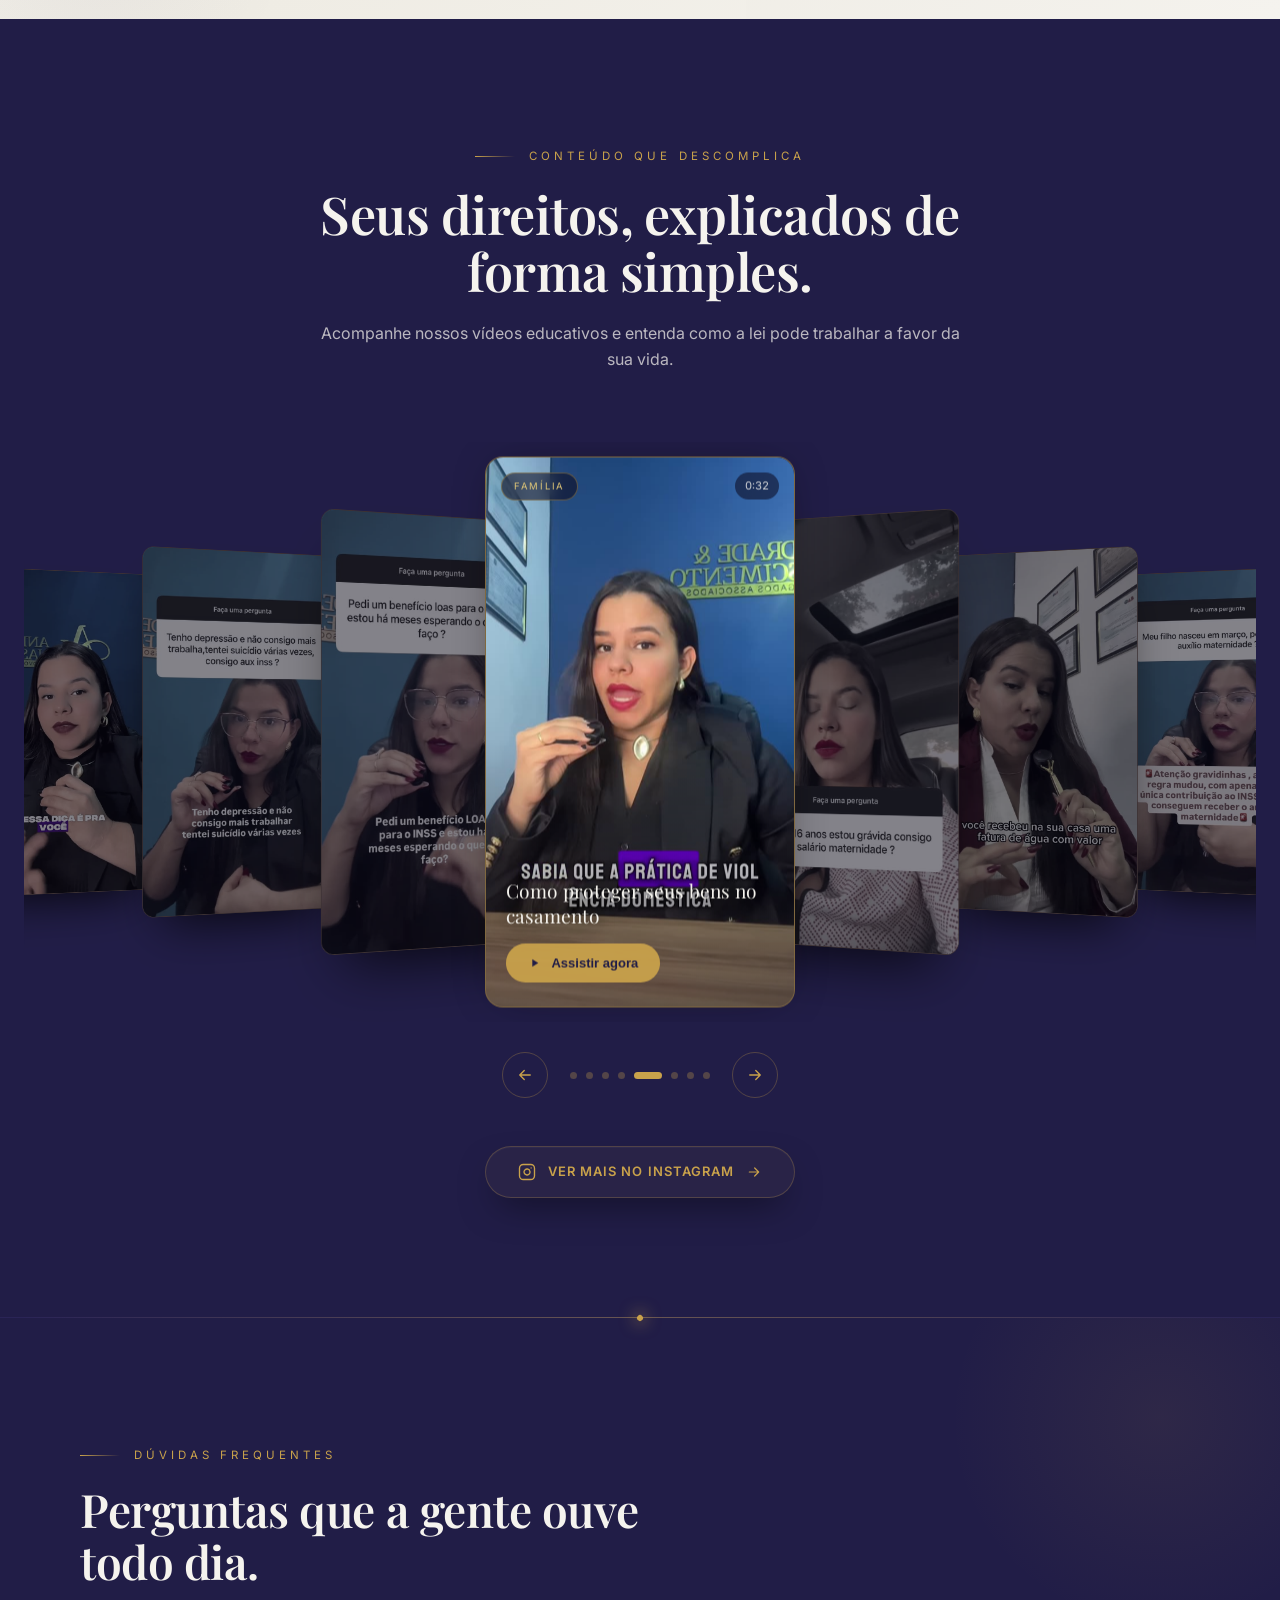
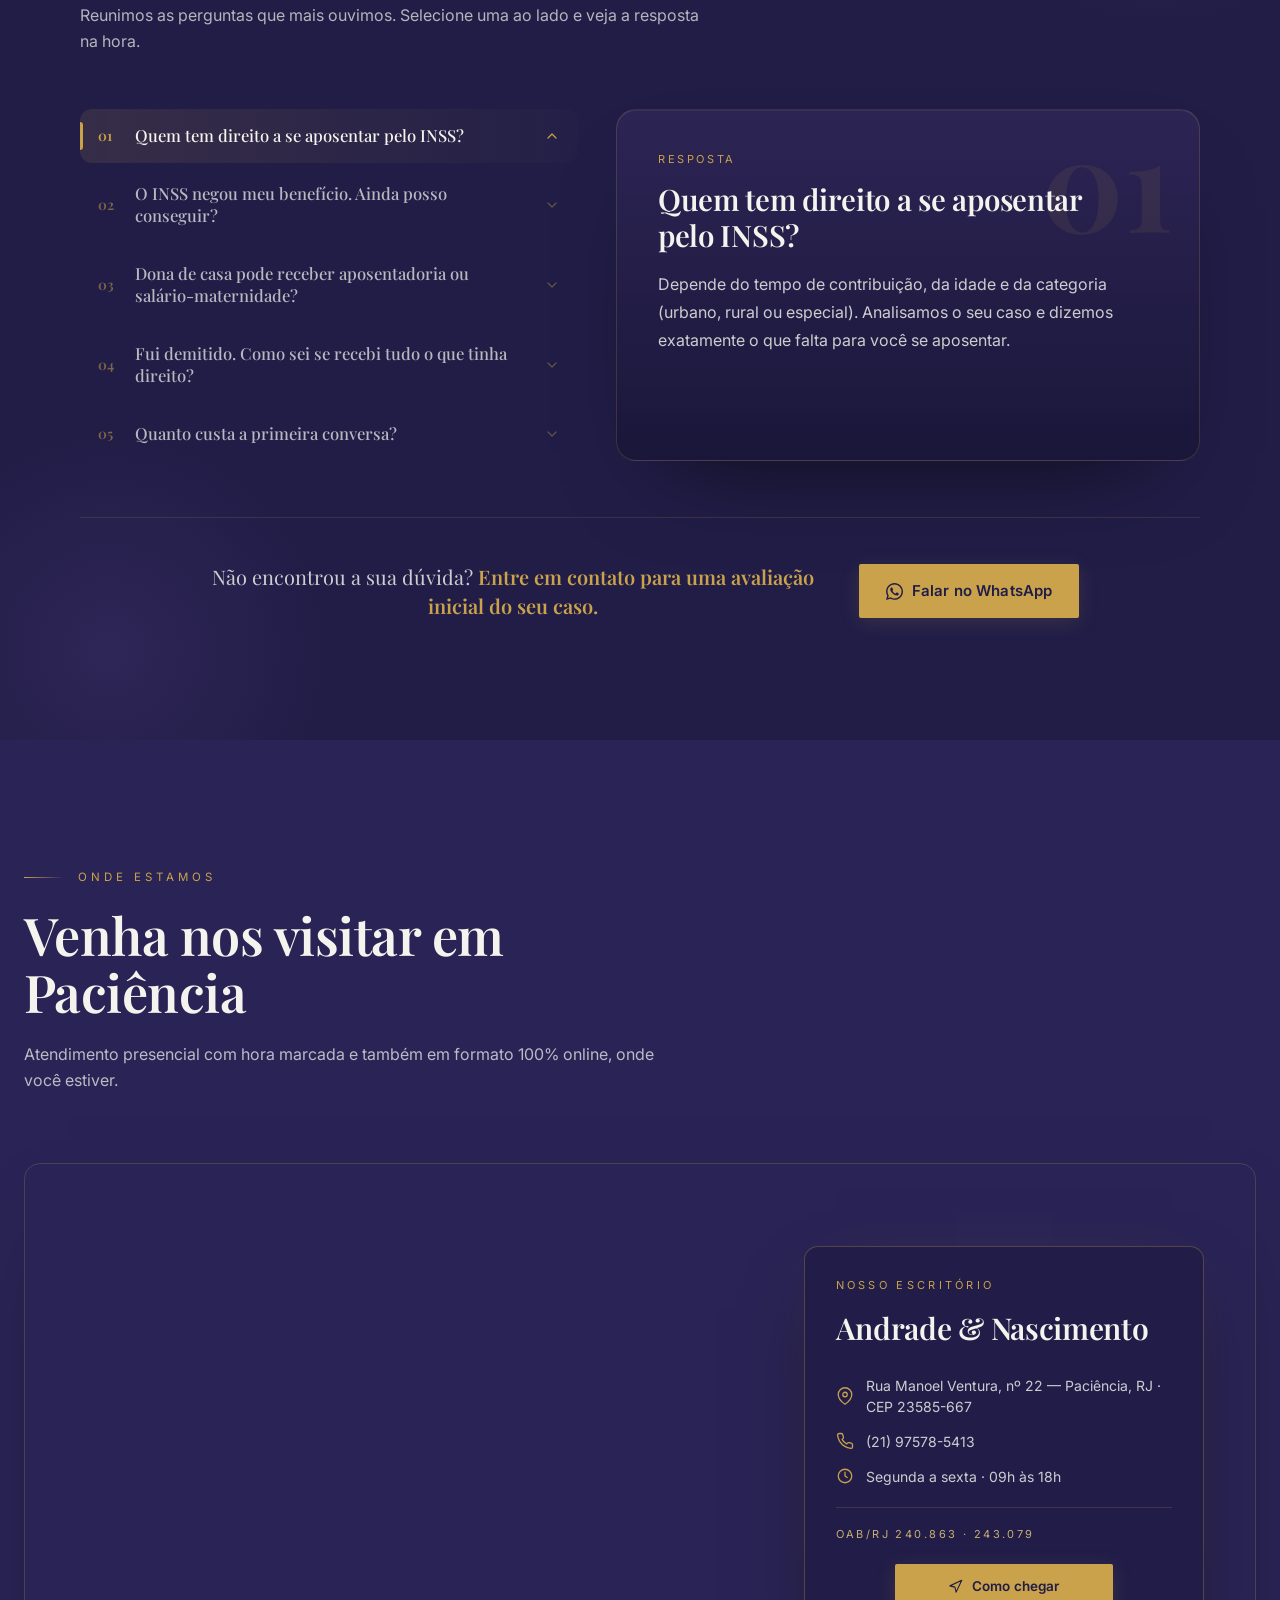
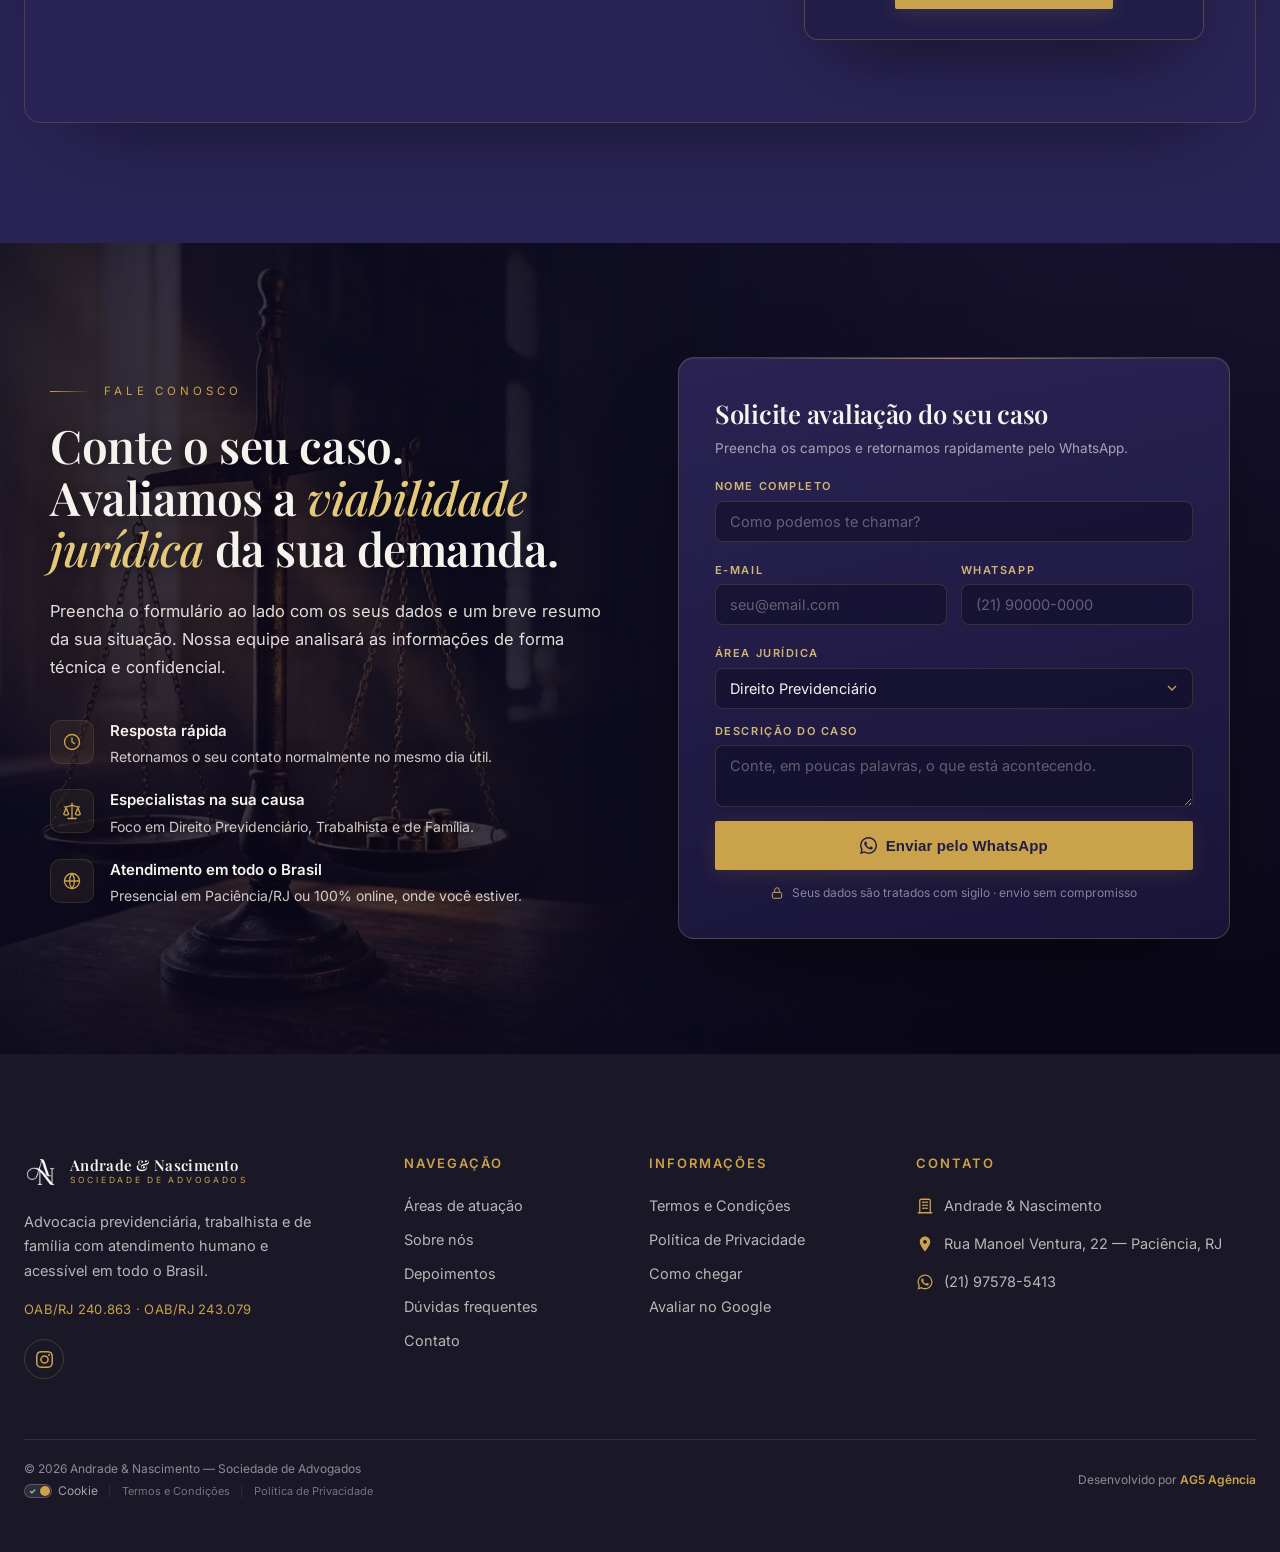
==== commit 7a399656: "AJUSTES" ====
--- a/index.html
+++ b/index.html
@@ -104,51 +104,47 @@
 
 <!-- ===== PAIN / SOLUTION ===== -->
 <section class="pain">
-  <div class="pain__content">
-    <div class="pain__inner">
-      <!-- 1) o gancho: eyebrow + título + lead -->
-      <p class="pain__eyebrow reveal" data-reveal="up">Você não precisa enfrentar isso sozinho</p>
-      <h2 class="pain__title reveal" data-reveal="up" data-reveal-delay="80">O peso de um direito negado não deveria cair <em>só sobre você.</em></h2>
-      <p class="pain__lead reveal" data-reveal="up" data-reveal-delay="160">INSS que nega, demissão sem os direitos, prazos correndo. Nós assumimos essa luta ao seu lado, unindo técnica jurídica, acolhimento e clareza, sem juridiquês.</p>
-    </div>
-  </div>
-
-  <!-- 2) o palco: problema (esq) → solução (dir) -->
-  <div class="pain__stage reveal" data-reveal="up" data-reveal-delay="140">
-    <div class="pain__half pain__half--before">
-      <div class="pain__img" style="background-image:url('assets/pain-antes-new.png')"></div>
-      <div class="pain__half-tag">O problema</div>
-      <p class="pain__half-line">Sozinho contra a burocracia</p>
-    </div>
-    <div class="pain__half pain__half--after">
-      <div class="pain__img" style="background-image:url('assets/pain-depois-new.png')"></div>
-      <div class="pain__half-tag pain__half-tag--gold">A solução</div>
-      <p class="pain__half-line">Ao lado de quem entende</p>
-    </div>
-    <div class="pain__seam" aria-hidden="true"></div>
-    <div class="pain__seam-ic" aria-hidden="true">
-      <svg viewBox="0 0 24 24" fill="none" stroke="currentColor" stroke-width="1.7" stroke-linecap="round" stroke-linejoin="round"><path d="M5 12h14M13 6l6 6-6 6"/></svg>
-    </div>
-  </div>
-
-  <!-- 3) o fecho: pilares + CTA -->
-  <div class="pain__content pain__content--foot">
-    <div class="pain__inner">
-
-      <div class="pain__pillars reveal" data-reveal="up" data-reveal-delay="240">
-        <div class="pain__pillar">
+  <div class="pain__grid">
+
+    <!-- coluna esquerda: palco de imagem, sticky no desktop -->
+    <div class="pain__media">
+      <div class="pain__stage reveal" data-reveal="left">
+        <div class="pain__half pain__half--before">
+          <div class="pain__img" style="background-image:url('assets/pain-antes-new.png')"></div>
+          <div class="pain__half-tag">O problema</div>
+          <p class="pain__half-line">Sozinho contra a burocracia</p>
+        </div>
+        <div class="pain__half pain__half--after">
+          <div class="pain__img" style="background-image:url('assets/pain-depois-new.png')"></div>
+          <div class="pain__half-tag pain__half-tag--gold">A solução</div>
+          <p class="pain__half-line">Ao lado de quem entende</p>
+        </div>
+        <div class="pain__seam" aria-hidden="true"></div>
+      </div>
+    </div>
+
+    <!-- coluna direita: gancho + texto no topo, pilares ancorados na base -->
+    <div class="pain__side">
+      <div class="pain__content">
+        <p class="pain__eyebrow reveal" data-reveal="up">Você não precisa enfrentar isso sozinho</p>
+        <h2 class="pain__title reveal" data-reveal="up" data-reveal-delay="80">O peso de um direito negado não deveria cair <em>só sobre você.</em></h2>
+        <p class="pain__lead reveal" data-reveal="up" data-reveal-delay="160">INSS que nega, demissão sem os direitos, prazos correndo. Nós assumimos essa luta ao seu lado, unindo técnica jurídica, acolhimento e clareza, sem juridiquês.</p>
+      </div>
+
+      <div class="pain__pillars">
+        <div class="pain__pillar reveal" data-reveal="up" data-reveal-delay="220">
           <span class="pain__pillar-n">01</span>
           <span class="pain__pillar-ic"><svg viewBox="0 0 24 24" fill="none" stroke="currentColor" stroke-width="1.5" stroke-linecap="round" stroke-linejoin="round"><path d="M20.8 6.6a5 5 0 0 0-7.1 0L12 8.3l-1.7-1.7a5 5 0 1 0-7.1 7.1L12 22l8.8-8.3a5 5 0 0 0 0-7.1z"/></svg></span>
           <strong>Acolhimento de verdade</strong>
           <span class="pain__pillar-d">Você fala com advogadas, não com robôs</span>
         </div>
-        <div class="pain__pillar">
+        <div class="pain__pillar reveal" data-reveal="up" data-reveal-delay="300">
           <span class="pain__pillar-n">02</span>
           <span class="pain__pillar-ic"><svg viewBox="0 0 24 24" fill="none" stroke="currentColor" stroke-width="1.5" stroke-linecap="round" stroke-linejoin="round"><circle cx="12" cy="12" r="9"/><path d="M12 7v5l3 2"/></svg></span>
           <strong>Resposta rápida</strong>
           <span class="pain__pillar-d">Retornamos no mesmo dia útil</span>
         </div>
-        <div class="pain__pillar">
+        <div class="pain__pillar reveal" data-reveal="up" data-reveal-delay="380">
           <span class="pain__pillar-n">03</span>
           <span class="pain__pillar-ic"><svg viewBox="0 0 24 24" fill="none" stroke="currentColor" stroke-width="1.5" stroke-linecap="round" stroke-linejoin="round"><path d="M2 3h6a4 4 0 0 1 4 4v14a3 3 0 0 0-3-3H2z"/><path d="M22 3h-6a4 4 0 0 0-4 4v14a3 3 0 0 1 3-3h7z"/></svg></span>
           <strong>Tudo explicado</strong>
@@ -156,6 +152,7 @@
         </div>
       </div>
     </div>
+
   </div>
 </section>
 <!-- ===== SERVICES ===== -->
@@ -163,13 +160,14 @@
   <div class="services__inner">
     <div class="section-head reveal" data-reveal="up">
       <p class="eyebrow eyebrow--line">Áreas de atuação</p>
-      <h2>Cinco frentes, <em>um só cuidado</em> com você.</h2>
+      <h2>Seis frentes, <em>um só cuidado</em> com você.</h2>
       <p class="section-head__text">Cada área é conduzida com a mesma dedicação: entender sua história, explicar seus direitos e lutar pelo melhor resultado.</p>
     </div>
     <div class="services__list" id="servicesList"></div>
   </div>
 </section>
 
+<div class="divider" aria-hidden="true"></div>
 <!-- ===== TESTIMONIALS ===== -->
 <section class="testi" id="depoimentos">
   <div class="testi__inner">
@@ -258,8 +256,7 @@
   </div>
 </section>
 
-
-
+<div class="divider" aria-hidden="true"></div>
 <!-- ===== FAQ ===== -->
 <section class="faq" id="faq">
   <div class="faq__inner">
@@ -496,11 +493,6 @@
                 </div>
             </div>
 
-            <!-- Estado de Digitação -->
-            <div id="wa-typing" class="wa-typing">
-                <span></span><span></span><span></span>
-            </div>
-
             <!-- Mensagem Real -->
             <div id="wa-real-message" class="wa-message-text">
                 <p>Olá! Estamos à disposição para esclarecer suas dúvidas. <strong>Atendimento humanizado.</strong></p>
--- a/style.css
+++ b/style.css
@@ -509,6 +509,22 @@
   .trust__stat + .trust__stat::before{display:none}
 }
 
+/* ---------- Separador entre seções ---------- */
+/* linha fina com brilho central — marca virada de tom (dor->solução, institucional->prova social etc.) */
+.divider{
+  position:relative;z-index:2;
+  max-width:var(--max);margin:0 auto;
+  height:1px;
+  background:linear-gradient(90deg,transparent,rgba(201,162,75,.4) 50%,transparent)
+}
+.divider::before{
+  content:"";position:absolute;top:50%;left:50%;
+  width:6px;height:6px;border-radius:50%;
+  transform:translate(-50%,-50%) rotate(45deg);
+  background:var(--gold);
+  box-shadow:0 0 16px 2px rgba(201,162,75,.7)
+}
+
 /* ---------- Pain ---------- */
 /* ===== PAIN — cena imersiva (imagem full-width + painel de vidro) ===== */
 /* ===== PAIN — palco dividido (problema | solução) + conteúdo ===== */
@@ -518,129 +534,170 @@
   padding:var(--pad-y) var(--pad-x)
 }
 
-/* -- palco: duas metades com corte reto dourado -- */
+/* -- grid: mídia sticky à esquerda, texto+pilares empilhados à direita -- */
+.pain__grid{
+  position:relative;z-index:2;
+  max-width:var(--max);margin:0 auto;
+  display:grid;
+  grid-template-columns:minmax(0,1fr) minmax(0,1fr);
+  gap:clamp(28px,4vw,64px);align-items:start
+}
+.pain__media{position:relative;position:sticky;top:clamp(84px,10vh,120px)}
+/* coluna direita: texto no topo, pilares ancorados na base da imagem */
+.pain__side{
+  display:flex;flex-direction:column;justify-content:space-between;
+  min-height:clamp(460px,60vw,680px)
+}
+/* glow ambiente atrás do palco — respira junto com o pulso do seam */
+.pain__media::before{
+  content:"";position:absolute;inset:-14%;z-index:-1;border-radius:28px;
+  background:radial-gradient(60% 55% at 50% 50%,rgba(201,162,75,.22),transparent 72%);
+  filter:blur(34px);opacity:0;
+  transition:opacity 1.1s var(--ease)
+}
+.pain__media.is-revealed::before{opacity:1;animation:stageGlow 5.2s ease-in-out infinite}
+@keyframes stageGlow{
+  0%,100%{opacity:.55}
+  50%{opacity:.9}
+}
+
+/* -- palco: duas metades empilhadas com corte reto dourado -- */
 .pain__stage{
   position:relative;
-  max-width:var(--max);margin:clamp(36px,4.5vw,56px) auto;
-  height:clamp(300px,38vw,440px);
+  width:100%;
+  height:clamp(460px,60vw,680px);
   border-radius:20px;overflow:hidden;
   border:1px solid rgba(201,162,75,.28);
-  box-shadow:0 44px 100px -50px rgba(0,0,0,.8)
-}
-.pain__half{position:absolute;top:0;bottom:0;overflow:hidden}
-/* corte VERTICAL reto no meio — cada metade ocupa 50% */
-.pain__half--before{left:0;width:50%}
-.pain__half--after{right:0;width:50%}
+  box-shadow:
+    0 60px 120px -50px rgba(0,0,0,.85),
+    0 22px 50px -28px rgba(0,0,0,.6),
+    0 0 0 1px rgba(20,17,45,.4),
+    inset 0 1px 0 rgba(255,255,255,.06)
+}
+/* anel interno sutil — reforça a borda sem pesar */
+.pain__stage::after{
+  content:"";position:absolute;inset:0;z-index:6;pointer-events:none;
+  border-radius:inherit;
+  box-shadow:inset 0 0 0 1px rgba(201,162,75,.14),inset 0 1px 0 rgba(255,255,255,.08)
+}
+.pain__half{position:absolute;left:0;right:0;overflow:hidden}
+/* corte HORIZONTAL reto no meio — cada metade ocupa 50% da altura */
+.pain__half--before{top:0;height:50%}
+.pain__half--after{bottom:0;height:50%}
+/* revelação em wipe: a metade "depois" nasce escondida atrás de um véu
+   e se descobre de cima pra baixo quando o palco entra em cena */
+.pain__half--after{
+  clip-path:inset(0 0 100% 0);
+  transition:clip-path 1.3s cubic-bezier(.16,1,.3,1)
+}
+.pain__stage.is-revealed .pain__half--after{clip-path:inset(0 0 0 0)}
 /* Hover: nada se move — só a LUZ muda. O problema afunda no escuro,
    a solução acende em cor. A animação diz o que a seção argumenta. */
-.pain__img{position:absolute;inset:0;background-size:cover;background-position:center 20%;
+.pain__img{position:absolute;inset:0;background-size:cover;background-position:center 55%;
   transition:filter .9s var(--ease)}
 .pain__half--before .pain__img{filter:grayscale(.7) brightness(.6) contrast(1.05)}
 .pain__half--after .pain__img{filter:saturate(1.05)}
 .pain__stage:hover .pain__half--before .pain__img{filter:grayscale(.85) brightness(.72) contrast(1.06)}
 .pain__stage:hover .pain__half--after .pain__img{filter:saturate(1.2) brightness(1.08)}
-/* véus: problema fica frio/escuro, solução ganha calor dourado */
+/* véus: problema fica frio/escuro, solução ganha calor dourado.
+   gradiente mais forte nas bordas (topo/base) garante contraste pro texto
+   sem depender do hover — legível mesmo parado. */
 .pain__half--before::after,.pain__half--after::after{
   content:"";position:absolute;inset:0;transition:background .9s var(--ease)}
 .pain__half--before::after{
-  background:linear-gradient(180deg,rgba(10,12,24,.35),rgba(10,12,24,.8))}
+  background:linear-gradient(180deg,rgba(10,12,24,.55) 0%,rgba(10,12,24,.3) 40%,rgba(10,12,24,.85) 100%)}
 .pain__half--after::after{
-  background:linear-gradient(180deg,rgba(20,17,45,.15),rgba(201,162,75,.14) 55%,rgba(20,17,45,.6))}
+  background:linear-gradient(180deg,rgba(20,17,45,.35) 0%,rgba(201,162,75,.12) 45%,rgba(20,17,45,.75) 100%)}
 /* no hover o véu do problema pesa mais e o da solução clareia */
 .pain__stage:hover .pain__half--before::after{
-  background:linear-gradient(180deg,rgba(8,10,20,.4),rgba(8,10,20,.82))}
+  background:linear-gradient(180deg,rgba(8,10,20,.6) 0%,rgba(8,10,20,.35) 40%,rgba(8,10,20,.88) 100%)}
 .pain__stage:hover .pain__half--after::after{
-  background:linear-gradient(180deg,rgba(20,17,45,.05),rgba(201,162,75,.2) 55%,rgba(20,17,45,.45))}
+  background:linear-gradient(180deg,rgba(20,17,45,.22) 0%,rgba(201,162,75,.18) 45%,rgba(20,17,45,.6) 100%)}
 
 .pain__half-tag{
-  position:absolute;top:20px;z-index:3;
+  position:absolute;top:20px;left:24px;z-index:3;
   font-size:11px;letter-spacing:.2em;text-transform:uppercase;font-weight:600;
   padding:8px 15px;border-radius:100px;
-  color:rgba(245,243,238,.7);
-  border:1px solid rgba(245,243,238,.22);
-  background:rgba(10,12,24,.45);backdrop-filter:blur(8px);-webkit-backdrop-filter:blur(8px)
-}
-.pain__half--before .pain__half-tag{left:24px}
+  color:rgba(245,243,238,.75);
+  border:1px solid rgba(245,243,238,.24);
+  background:rgba(10,12,24,.6);backdrop-filter:blur(10px);-webkit-backdrop-filter:blur(10px);
+  box-shadow:0 8px 20px -10px rgba(0,0,0,.6)
+}
 .pain__half-tag--gold{
-  left:auto !important;right:24px;
+  left:24px;right:auto;
   color:var(--indigo-deep);
   border-color:transparent;
-  background:linear-gradient(180deg,var(--champagne),var(--gold))
+  background:linear-gradient(180deg,var(--champagne),var(--gold));
+  box-shadow:0 8px 20px -8px rgba(201,162,75,.65)
 }
 .pain__half-line{
-  position:absolute;bottom:22px;z-index:3;margin:0;
+  position:absolute;bottom:22px;left:24px;right:24px;z-index:3;margin:0;
   font-family:var(--serif);font-size:clamp(15px,1.5vw,20px);
-  color:var(--offwhite);text-shadow:0 2px 12px rgba(0,0,0,.7);
-  max-width:42%
-}
-.pain__half--before .pain__half-line{left:24px}
-.pain__half--after .pain__half-line{right:24px;text-align:right}
-
-/* costura dourada reta + seta no encontro das metades */
-.pain__seam{position:absolute;top:0;bottom:0;left:50%;width:2px;z-index:4;
-  transform:translateX(-50%);
-  background:linear-gradient(180deg,rgba(201,162,75,.3),var(--gold) 30%,var(--champagne) 50%,var(--gold) 70%,rgba(201,162,75,.3));
+  color:var(--offwhite);text-shadow:0 2px 16px rgba(0,0,0,.85),0 1px 2px rgba(0,0,0,.9);
+  max-width:60%
+}
+
+/* costura dourada reta no encontro das metades */
+.pain__seam{position:absolute;left:0;right:0;top:50%;height:2px;z-index:4;
+  transform:translateY(-50%);
+  background:linear-gradient(90deg,rgba(201,162,75,.3),var(--gold) 30%,var(--champagne) 50%,var(--gold) 70%,rgba(201,162,75,.3));
   box-shadow:0 0 24px rgba(201,162,75,.6)}
-.pain__seam-ic{position:absolute;top:50%;left:50%;z-index:5;
-  transform:translate(-50%,-50%);
-  width:52px;height:52px;border-radius:50%;
-  display:flex;align-items:center;justify-content:center;
-  color:var(--indigo-deep);
-  background:linear-gradient(180deg,var(--champagne),var(--gold));
-  box-shadow:0 12px 34px -8px rgba(201,162,75,.7),0 0 0 6px rgba(20,17,45,.5)}
-.pain__seam-ic svg{width:22px;height:22px}
-
-/* -- conteúdo abaixo do palco -- */
-.pain__content{position:relative;z-index:2}
-.pain__inner{max-width:840px;margin:0 auto;text-align:center}
+
+/* -- coluna de texto: gancho + pilares empilhados -- */
+.pain__content{position:relative;text-align:left}
 .pain__eyebrow{
   display:inline-flex;align-items:center;gap:12px;
   font-size:12px;letter-spacing:.28em;text-transform:uppercase;
   color:var(--gold);margin:0 0 18px
 }
-.pain__eyebrow::before,.pain__eyebrow::after{content:"";width:30px;height:1px;background:var(--gold);opacity:.6}
+.pain__eyebrow::before,.pain__eyebrow::after{
+  content:"";width:30px;height:1px;background:var(--gold);opacity:.6;
+  transform:scaleX(0);transition:transform .8s cubic-bezier(.16,1,.3,1) .3s}
+.pain__eyebrow::before{transform-origin:right}
+.pain__eyebrow::after{transform-origin:left}
+.pain__eyebrow.is-shown::before,.pain__eyebrow.is-shown::after{transform:scaleX(1)}
 .pain__title{
   font-family:var(--serif);font-size:clamp(28px,3.6vw,46px);line-height:1.13;
   color:var(--offwhite);margin:0
 }
 .pain__title em{color:var(--champagne);font-style:italic}
 .pain__lead{
-  margin:22px auto 0;max-width:620px;
+  margin:22px 0 0;max-width:520px;
   font-size:clamp(15px,1.3vw,17.5px);line-height:1.7;color:rgba(245,243,238,.78)
 }
-/* mais largo que o .pain__inner (840px) — 3 colunas precisam de espaço */
+/* pilares empilhados verticalmente na coluna de texto */
 .pain__pillars{
-  margin:clamp(34px,4vw,48px) auto;
-  width:min(1060px,100%);
-  display:grid;grid-template-columns:repeat(3,1fr);gap:clamp(14px,1.6vw,20px);text-align:left
+  margin:clamp(10px,1.4vw,16px) 0 0;
+  display:flex;flex-direction:column;gap:clamp(12px,1.4vw,16px)
 }
 .pain__pillar{
   position:relative;overflow:hidden;
-  display:flex;flex-direction:column;align-items:flex-start;
-  padding:30px 26px 28px;border-radius:16px;
+  display:grid;grid-template-columns:auto 1fr;align-items:center;column-gap:18px;
+  padding:22px 24px;border-radius:16px;
   background:linear-gradient(165deg,rgba(255,255,255,.07) 0%,rgba(255,255,255,.02) 100%);
   backdrop-filter:blur(10px);-webkit-backdrop-filter:blur(10px);
   border:1px solid rgba(201,162,75,.2);
   box-shadow:0 24px 50px -32px rgba(0,0,0,.7),inset 0 1px 0 rgba(255,255,255,.06);
-  transition:border-color .5s var(--ease),box-shadow .5s var(--ease),background .5s var(--ease)
-}
-/* fio dourado que acende no topo do card */
+  transition:border-color .5s var(--ease),box-shadow .5s var(--ease),background .5s var(--ease),transform .5s var(--ease)
+}
+/* fio dourado que acende na lateral do card */
 .pain__pillar::before{
-  content:"";position:absolute;top:0;left:22%;right:22%;height:1px;
-  background:linear-gradient(90deg,transparent,var(--gold),transparent);
-  opacity:.5;transition:opacity .5s var(--ease),left .5s var(--ease),right .5s var(--ease)
+  content:"";position:absolute;top:14%;bottom:14%;left:0;width:2px;
+  background:linear-gradient(180deg,transparent,var(--gold),transparent);
+  opacity:.5;transition:opacity .5s var(--ease)
 }
 .pain__pillar:hover{
   border-color:rgba(201,162,75,.5);
   background:linear-gradient(165deg,rgba(255,255,255,.1) 0%,rgba(255,255,255,.03) 100%);
-  box-shadow:0 30px 60px -30px rgba(0,0,0,.8),0 0 50px -30px rgba(201,162,75,.35),inset 0 1px 0 rgba(255,255,255,.09)
-}
-.pain__pillar:hover::before{opacity:1;left:8%;right:8%}
+  box-shadow:0 30px 60px -30px rgba(0,0,0,.8),0 0 50px -30px rgba(201,162,75,.35),inset 0 1px 0 rgba(255,255,255,.09);
+  transform:translateX(4px)
+}
+.pain__pillar:hover::before{opacity:1}
 
 /* número em serifa, marca-d'água no canto */
 .pain__pillar-n{
-  position:absolute;top:16px;right:20px;
-  font-family:var(--serif);font-size:44px;line-height:1;
+  position:absolute;top:14px;right:20px;
+  font-family:var(--serif);font-size:38px;line-height:1;
   color:rgba(201,162,75,.13);
   transition:color .5s var(--ease);
   pointer-events:none
@@ -649,7 +706,8 @@
 
 /* ícone em moldura de vidro com anel dourado */
 .pain__pillar-ic{
-  width:52px;height:52px;flex-shrink:0;margin-bottom:20px;
+  width:50px;height:50px;flex-shrink:0;
+  grid-row:1/3;
   display:flex;align-items:center;justify-content:center;
   border-radius:14px;
   color:var(--champagne);
@@ -663,41 +721,39 @@
   background:linear-gradient(160deg,var(--champagne),var(--gold));
   box-shadow:0 12px 30px -8px rgba(201,162,75,.7),inset 0 1px 0 rgba(255,255,255,.3)
 }
-.pain__pillar-ic svg{width:23px;height:23px}
+.pain__pillar-ic svg{width:22px;height:22px}
 
 .pain__pillar strong{
-  display:block;font-family:var(--serif);font-size:17.5px;
+  display:block;font-family:var(--serif);font-size:16.5px;
   color:var(--offwhite);font-weight:600;line-height:1.25;
-  padding-right:34px
+  align-self:end;padding-right:44px
 }
 .pain__pillar-d{
-  display:block;font-size:13.5px;color:rgba(245,243,238,.6);
-  margin-top:8px;line-height:1.5
+  display:block;font-size:13px;color:rgba(245,243,238,.6);
+  align-self:start;margin-top:3px;line-height:1.5
 }
 
 /* ---------- Pain Responsive ---------- */
+@media (max-width:980px){
+  /* ordem mobile: título/texto -> imagens -> cards */
+  .pain__grid{grid-template-columns:1fr;gap:32px}
+  .pain__media{position:static;top:auto;order:2}
+  .pain__side{
+    display:contents /* libera content e pillars pra virarem irmãos ordenáveis do grid */
+  }
+  .pain__content{order:1;text-align:center;min-height:0}
+  .pain__lead{margin-left:auto;margin-right:auto}
+  .pain__pillars{order:3;text-align:left;margin-top:0}
+}
 @media (max-width:860px){
-  .pain__stage{height:clamp(420px,92vw,500px)}
-  /* corte horizontal reto: problema em cima (50%), solução embaixo (50%) */
-  .pain__half--before{left:0;top:0;width:100%;height:50%;bottom:auto}
-  .pain__half--after{left:0;top:50%;width:100%;height:50%;right:auto}
-  .pain__half--before .pain__half-tag{left:20px}
-  .pain__half--before .pain__half-line{left:20px;bottom:16px;max-width:70%}
-  .pain__half-tag--gold{left:20px !important;right:auto;top:20px}
-  .pain__half--after .pain__half-line{left:20px;right:auto;text-align:left;bottom:16px;max-width:70%}
-  .pain__seam{top:50%;bottom:auto;left:0;right:0;width:auto;height:2px;
-    transform:translateY(-50%);
-    background:linear-gradient(90deg,rgba(201,162,75,.3),var(--gold) 30%,var(--champagne) 50%,var(--gold) 70%,rgba(201,162,75,.3))}
-  /* mobile: ícone à esquerda, texto ao lado (mais compacto) */
-  .pain__pillars{grid-template-columns:1fr;gap:12px}
-  .pain__pillar{
-    display:grid;grid-template-columns:auto 1fr;align-items:center;
-    column-gap:16px;padding:18px 20px
-  }
-  .pain__pillar-ic{width:46px;height:46px;margin-bottom:0;grid-row:1/3}
+  .pain__stage{height:clamp(460px,120vw,680px)}
+  .pain__half-tag{left:20px}
+  .pain__half-tag--gold{left:20px}
+  .pain__half-line{left:20px;right:20px;bottom:16px;max-width:70%}
+  .pain__pillar{padding:18px 20px}
+  .pain__pillar-ic{width:46px;height:46px}
   .pain__pillar-ic svg{width:21px;height:21px}
-  .pain__pillar strong{font-size:16px;align-self:end;padding-right:40px}
-  .pain__pillar-d{align-self:start;margin-top:3px}
+  .pain__pillar strong{font-size:16px}
   .pain__pillar-n{font-size:34px;top:12px;right:16px}
 }
 /* ---------- Services ---------- */
@@ -707,62 +763,135 @@
 }
 .services__inner{max-width:1180px;margin:0 auto}
 .services__list{
+  display:grid;
+  grid-template-columns:repeat(auto-fit,minmax(280px,1fr));
+  gap:22px
+}
+.service{
+  position:relative;
   display:flex;
   flex-direction:column;
-  border-top:1px solid rgba(201,162,75,.16)
-}
-.service{
-  display:grid;
-  grid-template-columns:130px 1fr auto;
-  gap:24px;
-  align-items:center;
-  padding:30px 12px;
-  border-bottom:1px solid rgba(201,162,75,.16);
+  gap:22px;
+  padding:34px 28px 30px;
+  border-radius:20px;
+  border:1px solid rgba(201,162,75,.16);
+  background:linear-gradient(155deg,rgba(245,243,238,.045),rgba(245,243,238,.01) 60%);
   color:var(--offwhite);
-  transition:opacity .6s ease,transform .6s ease,background .3s ease,padding .3s ease
+  overflow:hidden;
+  isolation:isolate;
+  transition:transform .55s cubic-bezier(.16,1,.3,1),
+             border-color .5s cubic-bezier(.16,1,.3,1),
+             box-shadow .55s cubic-bezier(.16,1,.3,1);
+  will-change:transform
+}
+.service::before{
+  content:'';
+  position:absolute;
+  inset:0;
+  z-index:-2;
+  background:radial-gradient(420px circle at var(--mx,50%) var(--my,0%),rgba(201,162,75,.16),transparent 62%);
+  opacity:0;
+  transition:opacity .5s cubic-bezier(.16,1,.3,1)
+}
+.service::after{
+  content:'';
+  position:absolute;
+  inset:0;
+  z-index:-1;
+  border-radius:inherit;
+  padding:1px;
+  background:linear-gradient(155deg,rgba(201,162,75,.55),transparent 40%,transparent 60%,rgba(201,162,75,.35));
+  -webkit-mask:linear-gradient(#000 0 0) content-box,linear-gradient(#000 0 0);
+  -webkit-mask-composite:xor;
+  mask-composite:exclude;
+  opacity:0;
+  transition:opacity .5s cubic-bezier(.16,1,.3,1)
 }
 .service:hover{
-  background:rgba(201,162,75,.06);
-  padding-left:24px;
-  padding-right:24px
-}
+  transform:translateY(-8px);
+  border-color:rgba(201,162,75,.4);
+  box-shadow:0 28px 60px -30px rgba(0,0,0,.55),0 0 0 1px rgba(201,162,75,.06)
+}
+.service:hover::before,
+.service:hover::after{opacity:1}
 .service__num{
   font-family:var(--serif);
-  font-size:clamp(46px,6vw,76px);
+  font-size:clamp(38px,4.4vw,52px);
   line-height:.9;
   color:var(--gold);
-  opacity:.85
-}
-.service__body{display:flex;flex-direction:column;gap:9px}
+  opacity:.8;
+  transition:opacity .5s cubic-bezier(.16,1,.3,1),transform .55s cubic-bezier(.16,1,.3,1)
+}
+.service:hover .service__num{opacity:1;transform:translateX(2px)}
+.service__body{display:flex;flex-direction:column;gap:11px;flex:1}
 .service__title{
   font-family:var(--serif);
-  font-size:clamp(22px,2.6vw,30px);
+  font-size:clamp(20px,2vw,24px);
   color:var(--offwhite)
 }
 .service__desc{
-  font-size:15px;
-  line-height:1.6;
-  color:rgba(245,243,238,.68);
-  max-width:640px
-}
-.service__arrow{
-  width:48px;
-  height:48px;
+  font-size:14.5px;
+  line-height:1.65;
+  color:rgba(245,243,238,.66)
+}
+.service__cta{
+  position:relative;
+  align-self:flex-start;
+  display:inline-flex;
+  align-items:center;
+  gap:9px;
+  padding:12px 20px;
   border:1px solid rgba(201,162,75,.4);
-  border-radius:50%;
-  display:flex;
-  align-items:center;
+  border-radius:999px;
+  color:var(--gold);
+  overflow:hidden;
+  transition:border-color .4s cubic-bezier(.16,1,.3,1),
+             box-shadow .5s cubic-bezier(.16,1,.3,1),
+             padding-right .5s cubic-bezier(.34,1.56,.64,1)
+}
+.service__cta::before{
+  content:'';
+  position:absolute;
+  inset:0;
+  border-radius:inherit;
+  background:var(--gold);
+  transform:scaleX(0);
+  transform-origin:left;
+  transition:transform .55s cubic-bezier(.16,1,.3,1)
+}
+.service__cta-t{
+  position:relative;
+  z-index:1;
+  font-size:13.5px;
+  font-weight:600;
+  letter-spacing:.02em;
+  white-space:nowrap;
+  transition:color .4s ease
+}
+.service__cta svg{
+  position:relative;
+  z-index:1;
+  width:16px;
+  height:16px;
+  flex-shrink:0;
+  transition:transform .5s cubic-bezier(.34,1.56,.64,1),color .4s ease
+}
+.service:hover .service__cta{
+  border-color:var(--gold);
+  padding-right:24px;
+  box-shadow:0 10px 26px -10px rgba(201,162,75,.55)
+}
+.service:hover .service__cta::before{transform:scaleX(1)}
+.service:hover .service__cta-t{color:var(--indigo-deep)}
+.service:hover .service__cta svg{transform:translateX(3px);color:var(--indigo-deep)}
+
+.service--cta{
   justify-content:center;
-  color:var(--gold);
-  flex-shrink:0;
-  transition:all .3s ease
-}
-.service:hover .service__arrow{
-  background:var(--gold);
-  color:var(--indigo-deep);
-  border-color:var(--gold)
-}
-.service__arrow svg{width:20px;height:20px}
+  background:linear-gradient(155deg,rgba(201,162,75,.14),rgba(201,162,75,.03) 65%);
+  border-color:rgba(201,162,75,.32)
+}
+.service--cta .service__title{color:var(--gold)}
+.service--cta:hover{border-color:rgba(201,162,75,.6)}
 
 /* ---------- Videos ---------- */
 .videos{
@@ -1658,8 +1787,7 @@
     background:linear-gradient(180deg,transparent 30%,rgba(9,7,20,.55) 62%,rgba(9,7,20,.97) 100%)
   }
   .cflow__t{font-size:16px}
-  .service{grid-template-columns:60px 1fr auto;padding:24px 0}
-  .service__num{font-size:clamp(36px,8vw,56px)}
+  .services__list{grid-template-columns:1fr}
   .field-row{grid-template-columns:1fr}
   .footer__grid{grid-template-columns:1fr}
   .footer__bottom{flex-direction:column;align-items:flex-start;gap:1rem;text-align:left}
@@ -1671,9 +1799,8 @@
 }
 
 @media (max-width:560px){
-  .service{grid-template-columns:50px 1fr}
-  .service__arrow{display:none}
-  .service__num{font-size:40px}
+  .service{padding:26px 22px}
+  .service__num{font-size:34px}
 }
 
 /* ---------- Reduced Motion ---------- */
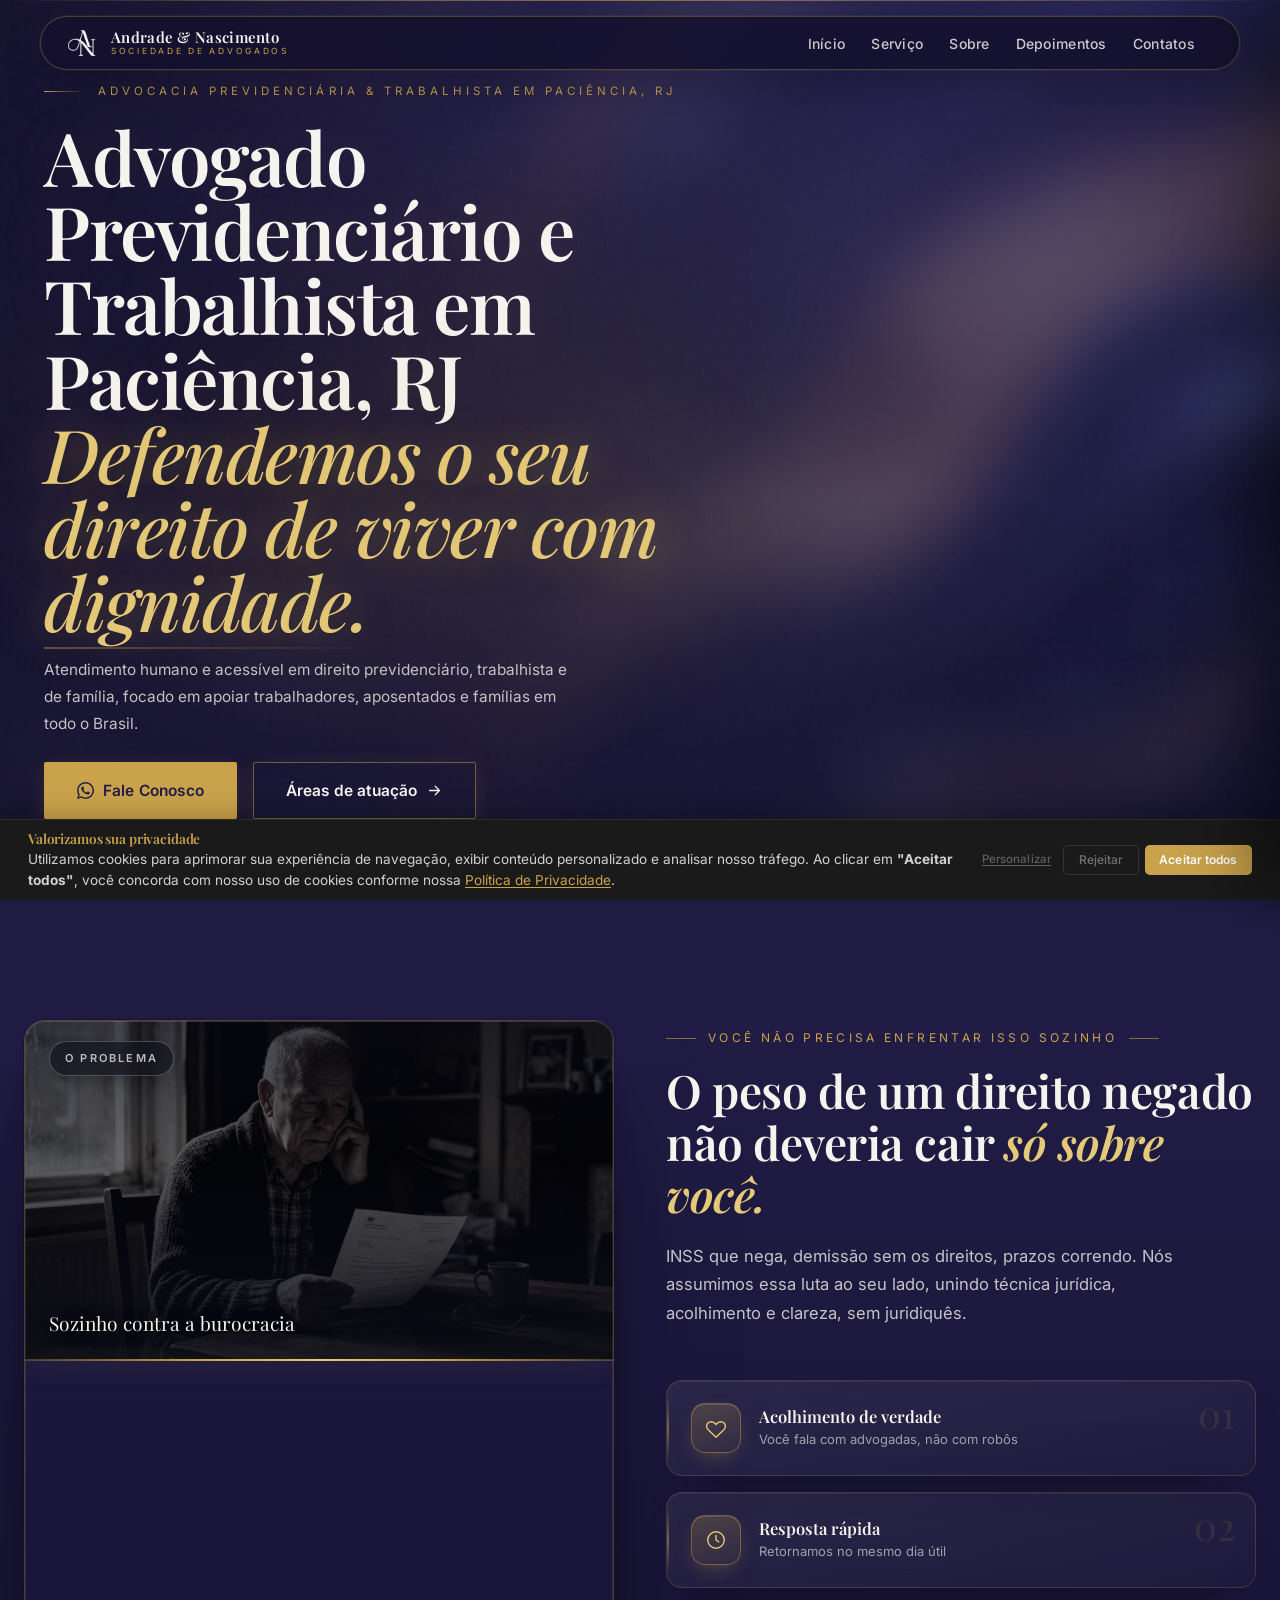
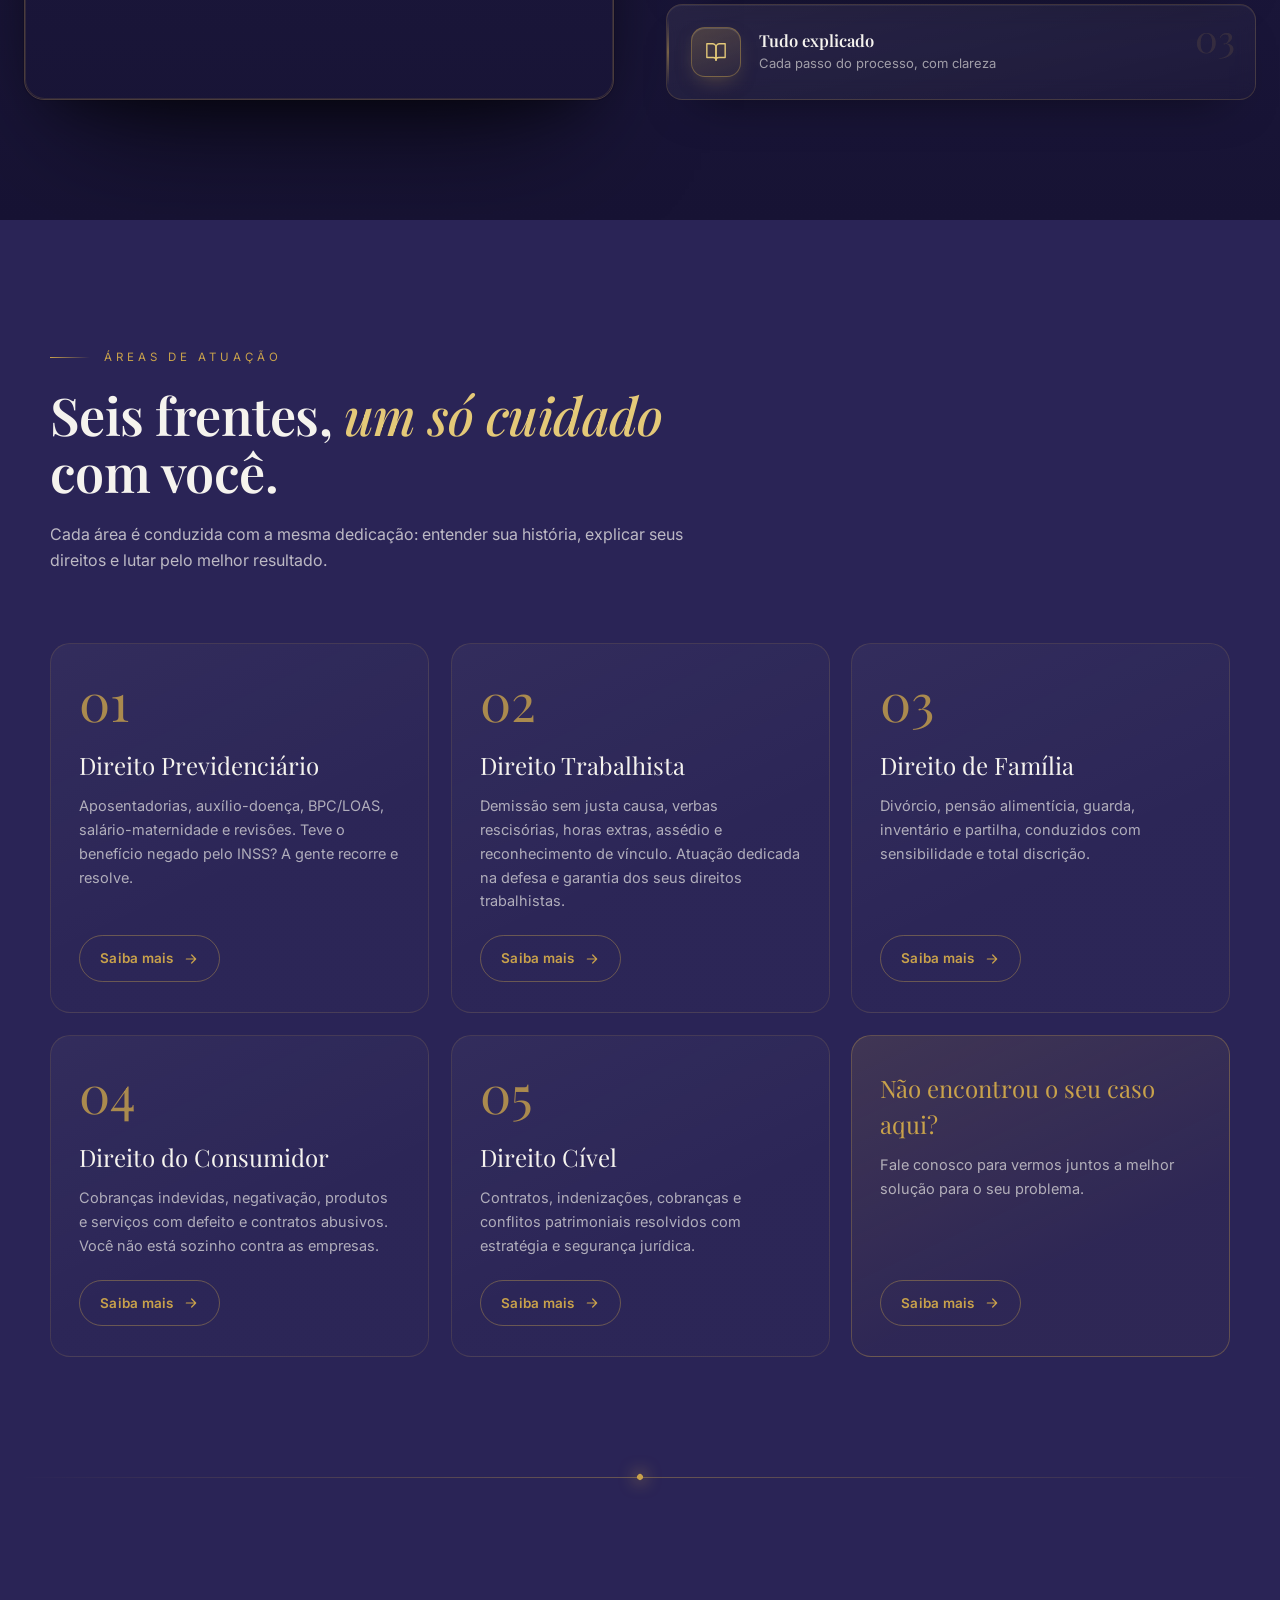
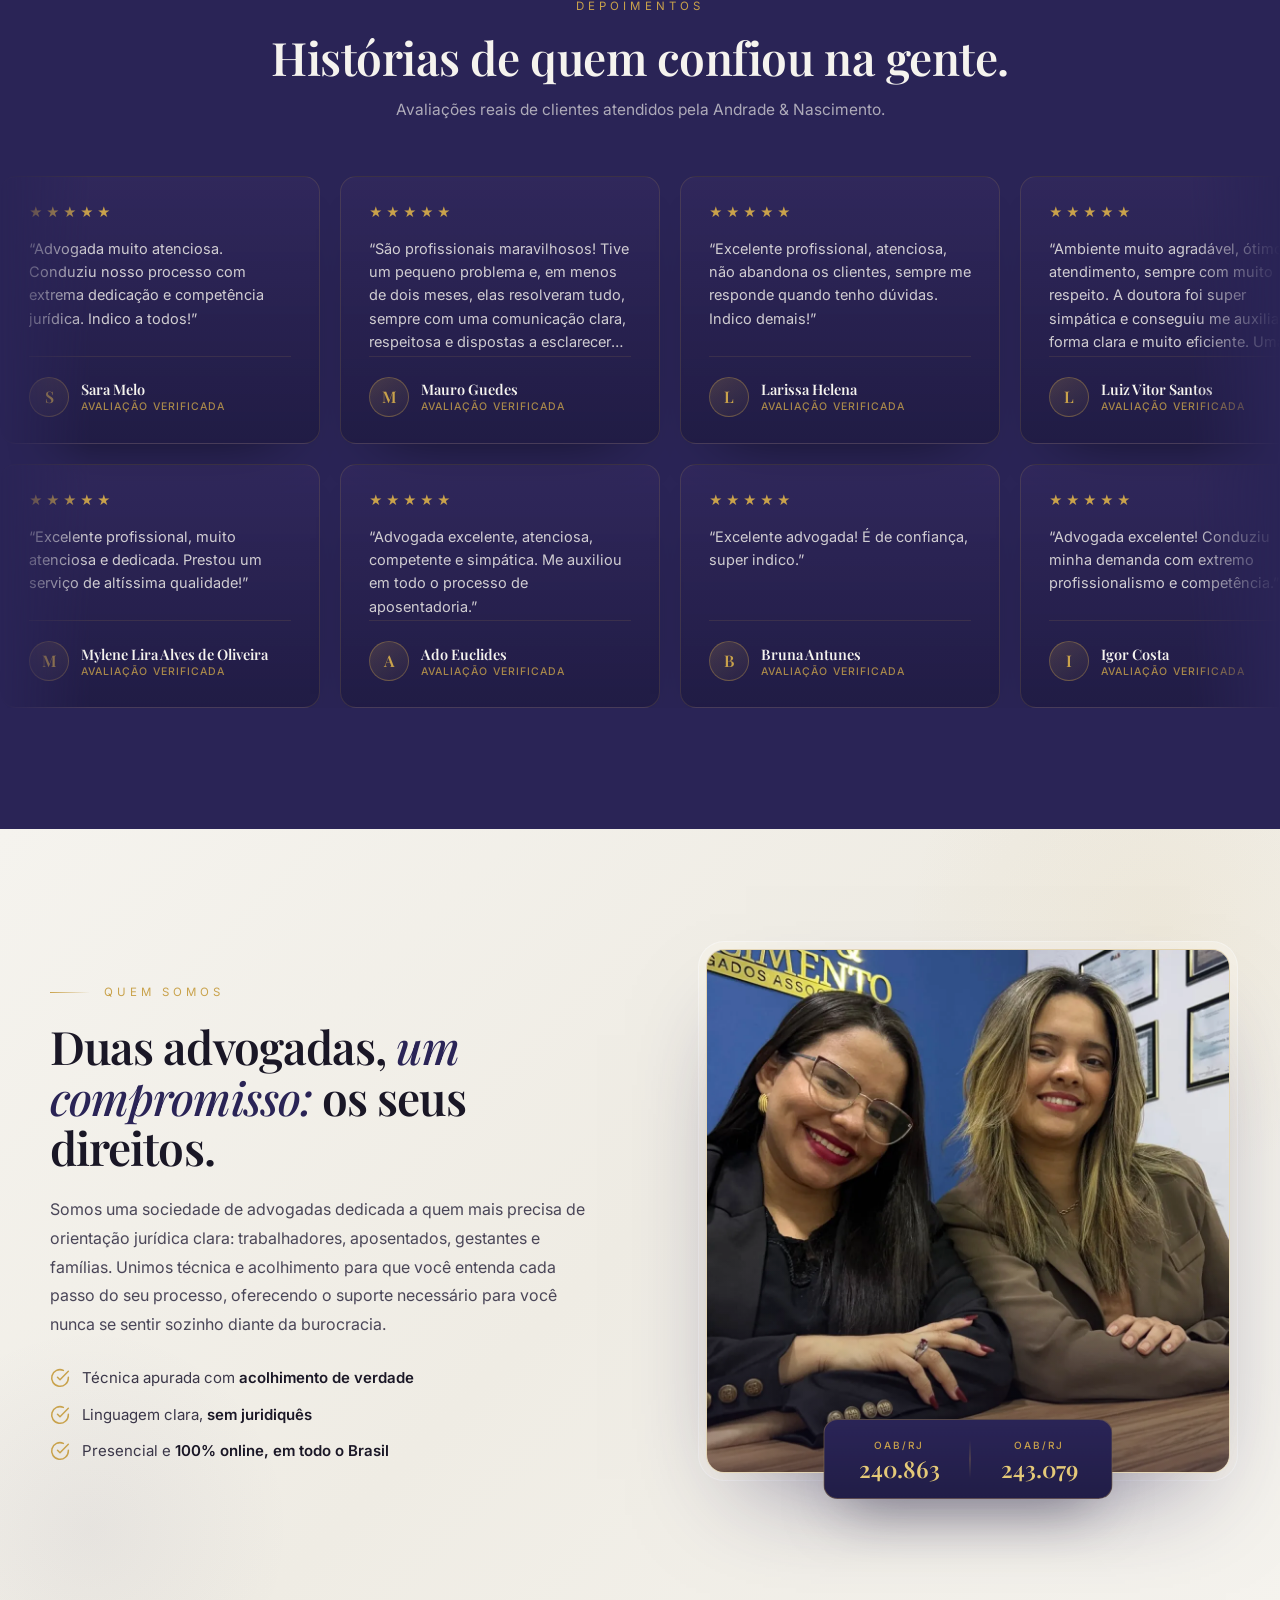
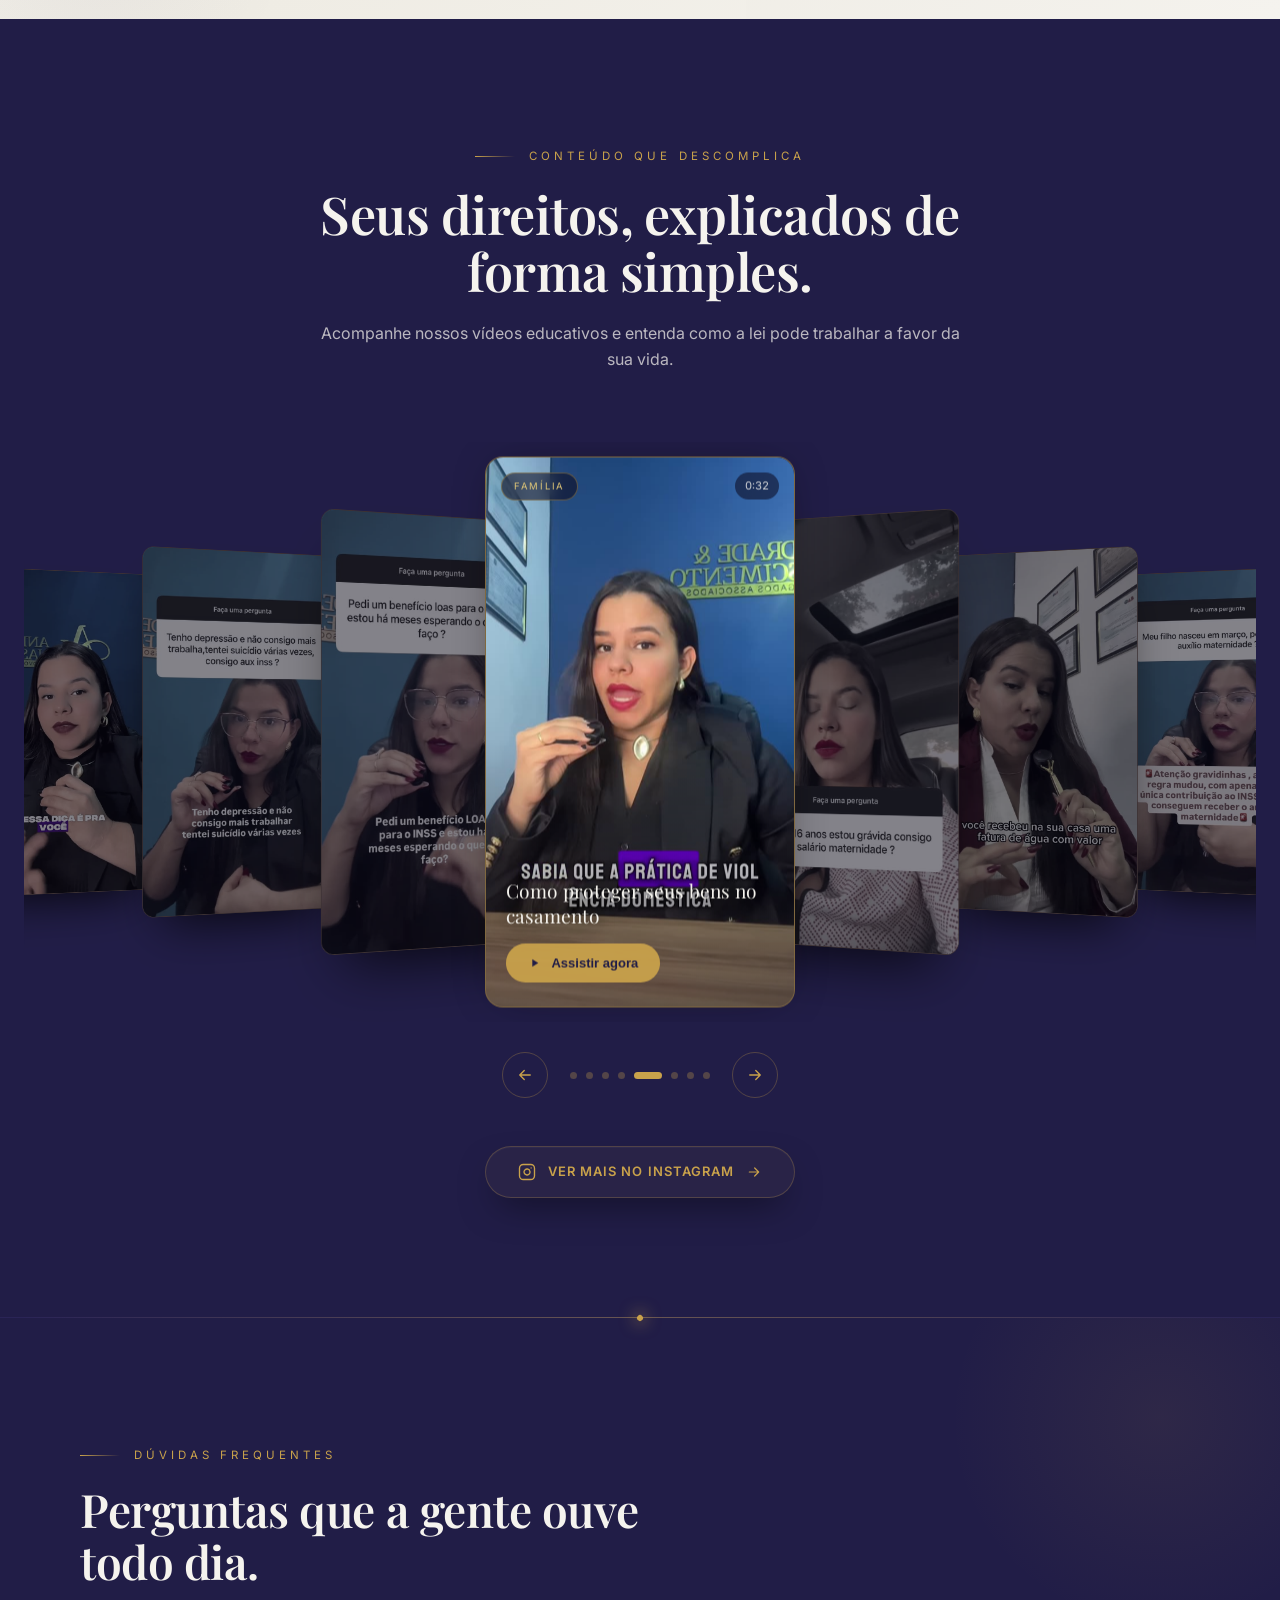
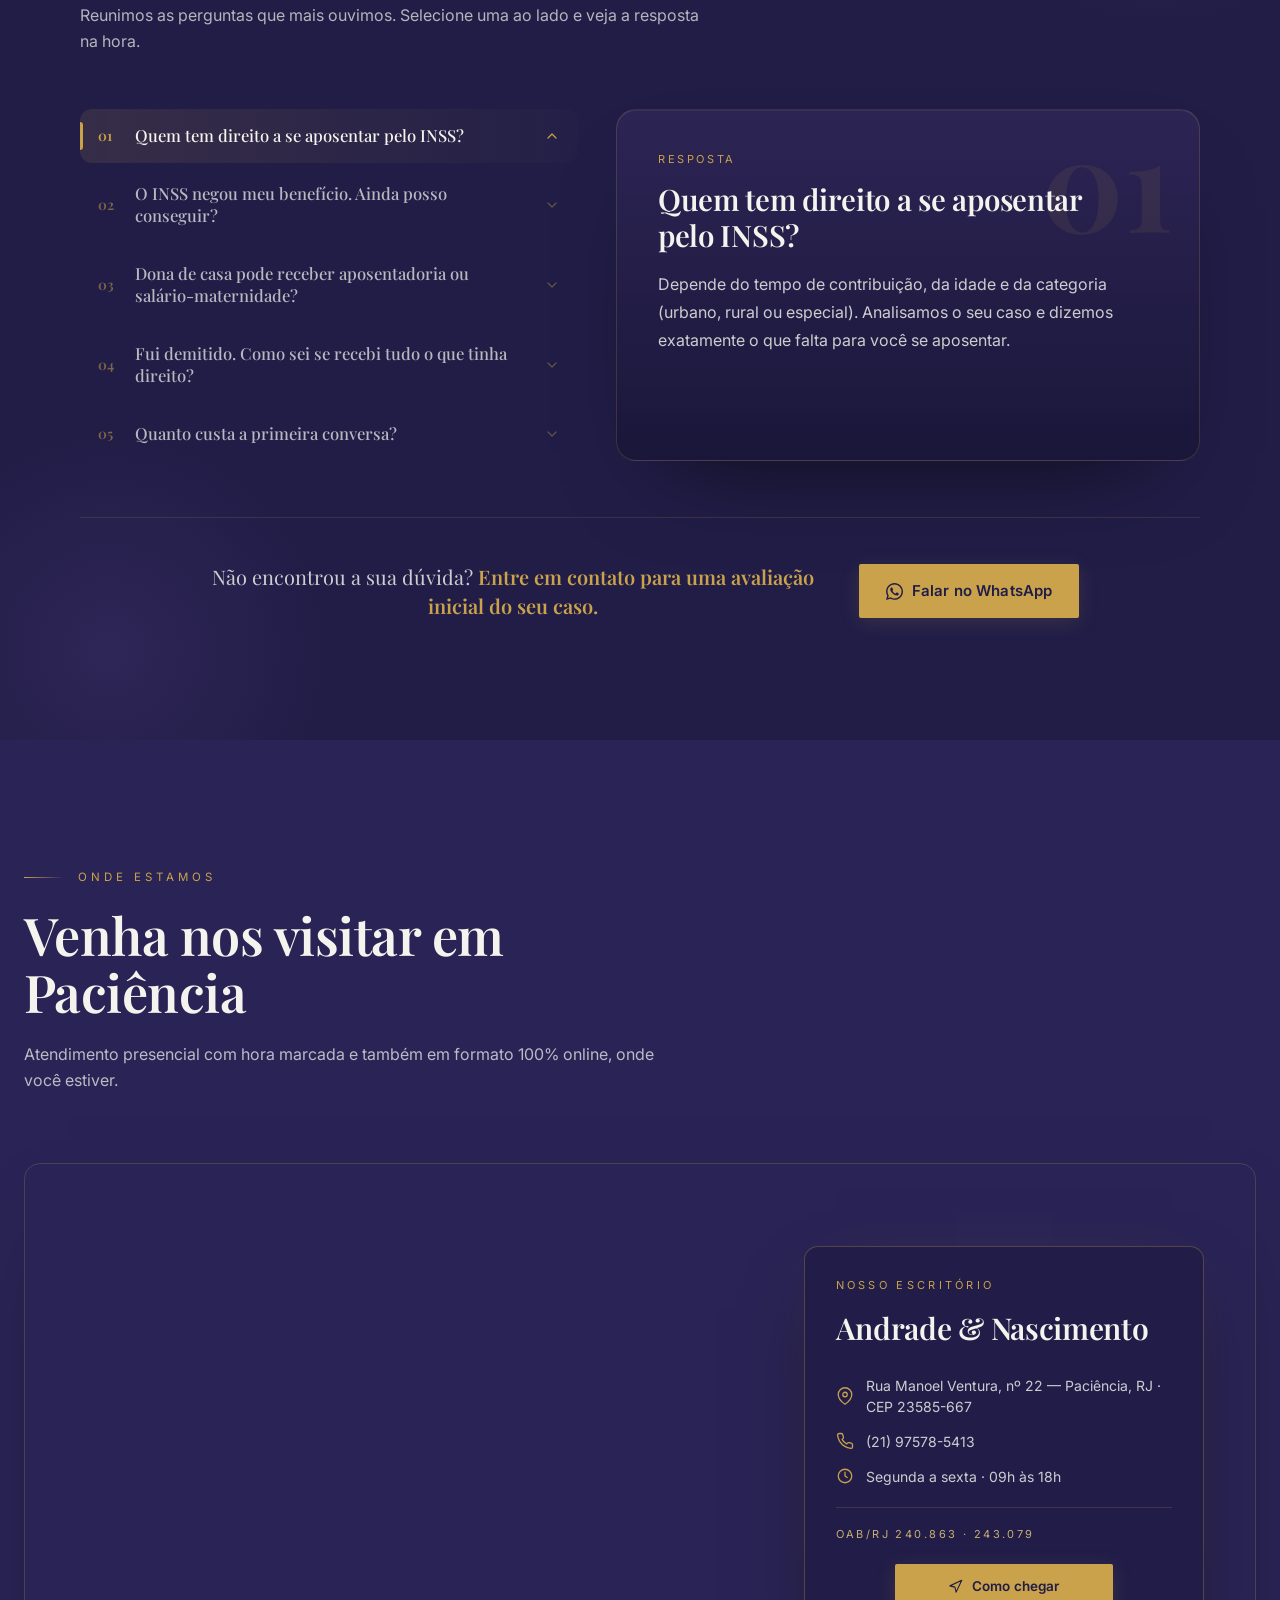
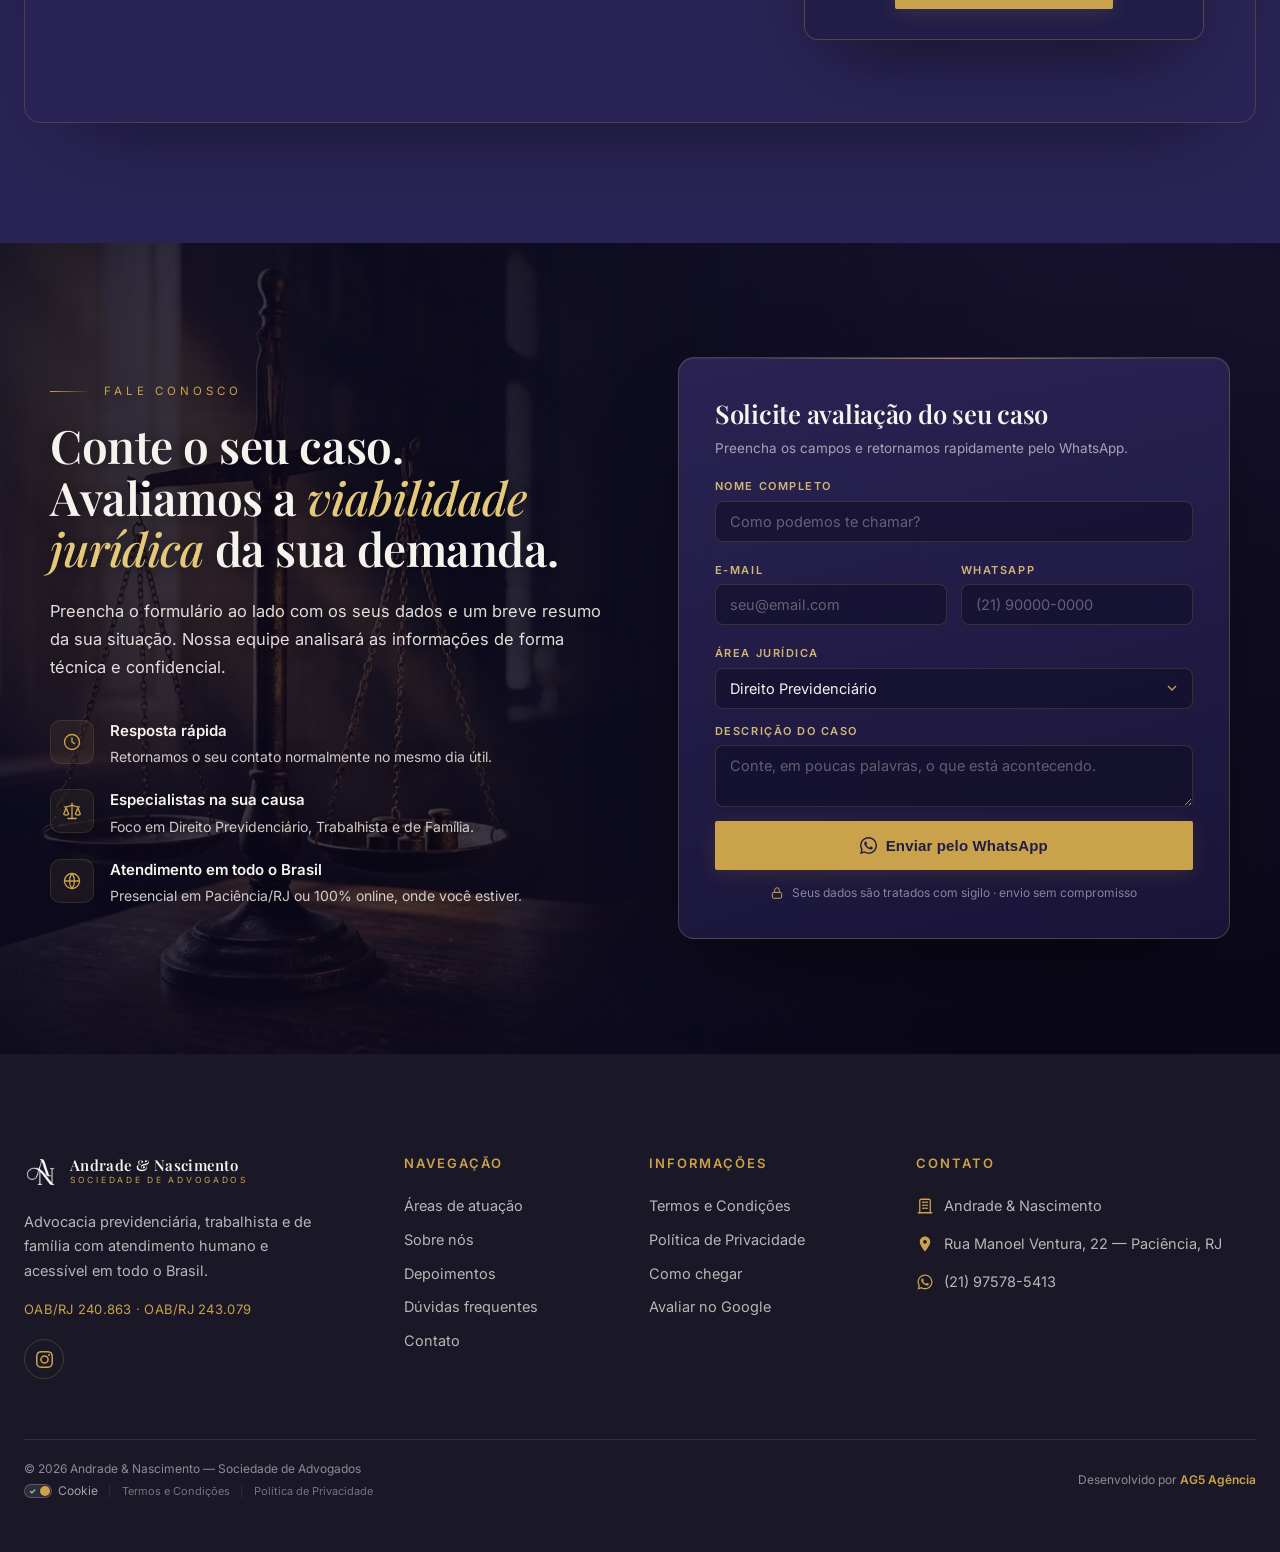
==== commit 5e68359c: "feat: add comprehensive SEO metadata, structured JSON-LD data, and site indexing assets to landing p" ====
--- a/index.html
+++ b/index.html
@@ -3,14 +3,202 @@
 <head>
 <meta charset="UTF-8">
 <meta name="viewport" content="width=device-width, initial-scale=1.0">
-<title>Andrade &amp; Nascimento — Sociedade de Advogados | Direito Previdenciário &amp; Trabalhista</title>
-<meta name="description" content="Advocacia previdenciária, trabalhista e de família com atendimento humano e acessível em todo o Brasil. Avaliação 5,0 no Google. OAB/RJ 240.863 · 243.079.">
+<title>Advogado Previdenciário e Trabalhista em Paciência, RJ | Andrade &amp; Nascimento</title>
+<meta name="description" content="Advocacia previdenciária, trabalhista e de família em Paciência, Zona Oeste do Rio de Janeiro. Atendimento humano, presencial ou online em todo o Brasil. OAB/RJ 240.863 · 243.079.">
+<link rel="canonical" href="http://www.andradeenascimento.ag5agencia.site/">
+<meta name="robots" content="index, follow">
 <link rel="icon" href="assets/favicon-andrade-nascimento.webp">
+
+<!-- Geo -->
+<meta name="geo.region" content="BR-RJ">
+<meta name="geo.placename" content="Paciência, Rio de Janeiro">
+<meta name="geo.position" content="-22.920041;-43.633102">
+<meta name="ICBM" content="-22.920041, -43.633102">
+
+<!-- Open Graph -->
+<meta property="og:type" content="website">
+<meta property="og:site_name" content="Andrade & Nascimento Sociedade de Advogados">
+<meta property="og:title" content="Advogado Previdenciário e Trabalhista em Paciência, RJ | Andrade & Nascimento">
+<meta property="og:description" content="Advocacia previdenciária, trabalhista e de família em Paciência, Zona Oeste do Rio de Janeiro. Atendimento humano, presencial ou online em todo o Brasil. OAB/RJ 240.863 · 243.079.">
+<meta property="og:url" content="http://www.andradeenascimento.ag5agencia.site/">
+<meta property="og:image" content="http://www.andradeenascimento.ag5agencia.site/assets/hero-advocacia-premium.png">
+<meta property="og:locale" content="pt_BR">
+
+<!-- Twitter Card -->
+<meta name="twitter:card" content="summary_large_image">
+<meta name="twitter:title" content="Advogado Previdenciário e Trabalhista em Paciência, RJ | Andrade & Nascimento">
+<meta name="twitter:description" content="Advocacia previdenciária, trabalhista e de família em Paciência, Zona Oeste do Rio de Janeiro. Atendimento humano, presencial ou online em todo o Brasil.">
+<meta name="twitter:image" content="http://www.andradeenascimento.ag5agencia.site/assets/hero-advocacia-premium.png">
+
 <link rel="preconnect" href="https://fonts.googleapis.com">
 <link rel="preconnect" href="https://fonts.gstatic.com" crossorigin>
 <link href="https://fonts.googleapis.com/css2?family=Playfair+Display:ital,wght@0,400;0,500;0,600;0,700;1,400;1,500&family=Inter:wght@300;400;500;600;700&display=swap" rel="stylesheet">
 <link rel="stylesheet" href="style.css">
 <link rel="stylesheet" href="cookie-banner.css">
+
+<!-- JSON-LD: @graph (LegalService + WebSite + WebPage + FAQPage) -->
+<script type="application/ld+json">
+{
+  "@context": "https://schema.org",
+  "@graph": [
+    {
+      "@type": "LegalService",
+      "@id": "http://www.andradeenascimento.ag5agencia.site/#negocio",
+      "name": "Andrade & Nascimento Sociedade de Advogados",
+      "alternateName": "Advogado Paciência RJ - Andrade & Nascimento | Direito Previdenciário | Direito Trabalhista",
+      "legalName": "Andrade e Nascimento Sociedade de Advogados",
+      "description": "Sociedade de advogadas especializada em Direito Previdenciário, Trabalhista, de Família, do Consumidor e Cível, com atendimento humano e acessível em todo o Brasil.",
+      "url": "http://www.andradeenascimento.ag5agencia.site/",
+      "logo": "http://www.andradeenascimento.ag5agencia.site/assets/logo-andrade-nascimento-advocacia.webp",
+      "image": "http://www.andradeenascimento.ag5agencia.site/assets/fachada-escritorio-andrade-nascimento-paciencia-rj.webp",
+      "telephone": "+5521975785413",
+      "priceRange": "$$",
+      "currenciesAccepted": "BRL",
+      "paymentAccepted": "Dinheiro, Pix, Cartão de Crédito, Transferência Bancária",
+      "foundingDate": "2023-06-09",
+      "address": {
+        "@type": "PostalAddress",
+        "streetAddress": "Rua Manoel Ventura, 22 - Lj 1",
+        "addressLocality": "Paciência, Rio de Janeiro",
+        "addressRegion": "RJ",
+        "postalCode": "23585-667",
+        "addressCountry": "BR"
+      },
+      "geo": {
+        "@type": "GeoCoordinates",
+        "latitude": -22.92004140,
+        "longitude": -43.63310180
+      },
+      "openingHoursSpecification": {
+        "@type": "OpeningHoursSpecification",
+        "dayOfWeek": ["Monday","Tuesday","Wednesday","Thursday","Friday"],
+        "opens": "09:00",
+        "closes": "18:00"
+      },
+      "areaServed": [
+        {"@type":"City","name":"Rio de Janeiro"},
+        {"@type":"Place","name":"Paciência"},
+        {"@type":"Place","name":"Campo Grande"},
+        {"@type":"Place","name":"Santa Cruz"},
+        {"@type":"Place","name":"Cosmos"},
+        {"@type":"Place","name":"Inhoaíba"},
+        {"@type":"Place","name":"Sepetiba"},
+        {"@type":"Country","name":"Brasil"}
+      ],
+      "identifier": [
+        {
+          "@type": "PropertyValue",
+          "name": "Google CID",
+          "value": "2167542285558217260"
+        },
+        {
+          "@type": "PropertyValue",
+          "name": "Google Place ID",
+          "value": "ChIJ63oXXnblmwARLPpVfjmoFB4"
+        }
+      ],
+      "hasMap": "https://maps.google.com/?cid=2167542285558217260",
+      "sameAs": [
+        "https://maps.google.com/?cid=2167542285558217260",
+        "https://instagram.com/andradenascimentoadvocacia"
+      ],
+      "employee": [
+        {
+          "@type": "Person",
+          "name": "Caroline Andrade",
+          "jobTitle": "Advogada",
+          "hasCredential": "OAB/RJ 240.863"
+        },
+        {
+          "@type": "Person",
+          "name": "Gabriela Nascimento",
+          "jobTitle": "Advogada",
+          "hasCredential": "OAB/RJ 243.079"
+        }
+      ],
+      "hasOfferCatalog": {
+        "@type": "OfferCatalog",
+        "name": "Serviços de Advogado Paciência RJ - Andrade & Nascimento | Direito Previdenciário | Direito Trabalhista",
+        "itemListElement": [
+          {"@type":"Offer","itemOffered":{"@type":"Service","name":"Direito Previdenciário"}},
+          {"@type":"Offer","itemOffered":{"@type":"Service","name":"Direito Trabalhista"}},
+          {"@type":"Offer","itemOffered":{"@type":"Service","name":"Direito de Família"}},
+          {"@type":"Offer","itemOffered":{"@type":"Service","name":"Direito do Consumidor"}},
+          {"@type":"Offer","itemOffered":{"@type":"Service","name":"Direito Cível"}}
+        ]
+      },
+      "aggregateRating": {
+        "@type": "AggregateRating",
+        "ratingValue": "5.0",
+        "reviewCount": "26"
+      }
+    },
+    {
+      "@type": "WebSite",
+      "@id": "http://www.andradeenascimento.ag5agencia.site/#website",
+      "url": "http://www.andradeenascimento.ag5agencia.site/",
+      "name": "Advogado Paciência RJ - Andrade & Nascimento | Direito Previdenciário | Direito Trabalhista",
+      "publisher": { "@id": "http://www.andradeenascimento.ag5agencia.site/#negocio" },
+      "inLanguage": "pt-BR"
+    },
+    {
+      "@type": "WebPage",
+      "@id": "http://www.andradeenascimento.ag5agencia.site/#webpage",
+      "url": "http://www.andradeenascimento.ag5agencia.site/",
+      "name": "Advogado Previdenciário e Trabalhista em Paciência, RJ | Andrade & Nascimento",
+      "isPartOf": { "@id": "http://www.andradeenascimento.ag5agencia.site/#website" },
+      "about": { "@id": "http://www.andradeenascimento.ag5agencia.site/#negocio" },
+      "inLanguage": "pt-BR"
+    },
+    {
+      "@type": "FAQPage",
+      "@id": "http://www.andradeenascimento.ag5agencia.site/#faq",
+      "mainEntity": [
+        {
+          "@type": "Question",
+          "name": "Quem tem direito a se aposentar pelo INSS?",
+          "acceptedAnswer": {
+            "@type": "Answer",
+            "text": "Depende do tempo de contribuição, da idade e da categoria (urbano, rural ou especial). Analisamos o seu caso e dizemos exatamente o que falta para você se aposentar."
+          }
+        },
+        {
+          "@type": "Question",
+          "name": "O INSS negou meu benefício. Ainda posso conseguir?",
+          "acceptedAnswer": {
+            "@type": "Answer",
+            "text": "Sim. Muitas negativas são revertidas na via administrativa ou judicial. Reunimos os documentos certos e recorremos da decisão por você."
+          }
+        },
+        {
+          "@type": "Question",
+          "name": "Dona de casa pode receber aposentadoria ou salário-maternidade?",
+          "acceptedAnswer": {
+            "@type": "Answer",
+            "text": "Pode, em várias situações, inclusive por meio de contribuições como facultativa de baixa renda. Analisamos cada detalhe para orientar sobre a opção mais adequada para você."
+          }
+        },
+        {
+          "@type": "Question",
+          "name": "Fui demitido. Como sei se recebi tudo o que tinha direito?",
+          "acceptedAnswer": {
+            "@type": "Answer",
+            "text": "Fazemos o cálculo das suas verbas rescisórias e verificamos horas extras, FGTS e demais direitos. Se houver diferença, buscamos o pagamento."
+          }
+        },
+        {
+          "@type": "Question",
+          "name": "Quanto custa a primeira conversa?",
+          "acceptedAnswer": {
+            "@type": "Answer",
+            "text": "A avaliação inicial do seu caso é feita por atendimento digital. Analisamos a viabilidade jurídica da sua demanda com base na legislação vigente."
+          }
+        }
+      ]
+    }
+  ]
+}
+</script>
 </head>
 <body>
 
@@ -76,12 +264,12 @@
   <div class="hero__spotlight" aria-hidden="true"></div>
   <div class="hero__grain" aria-hidden="true"></div>
   <div class="hero__illustration" aria-hidden="true">
-    <img class="hero__img-illustration" src="assets/hero-advocacia-premium.png" alt="Representação conceitual 3D de justiça e equilíbrio" loading="eager">
+    <img class="hero__img-illustration" src="assets/hero-advocacia-premium.png" alt="Representação conceitual 3D de justiça e equilíbrio, escritório Andrade e Nascimento" width="1024" height="1024" loading="eager" fetchpriority="high">
   </div>
   <div class="hero__inner">
     <div class="hero__content">
-      <p class="eyebrow eyebrow--line">Advocacia Previdenciária &amp; Trabalhista</p>
-      <h1 class="hero__title">Defendemos o seu direito de<br><em>viver com dignidade.</em></h1>
+      <p class="eyebrow eyebrow--line">Advocacia Previdenciária &amp; Trabalhista em Paciência, RJ</p>
+      <h1 class="hero__title">Advogado Previdenciário e Trabalhista em Paciência, RJ<br><em>Defendemos o seu direito de viver com dignidade.</em></h1>
       <p class="hero__sub">Atendimento humano e acessível em direito previdenciário, trabalhista e de família, focado em apoiar trabalhadores, aposentados e famílias em todo o Brasil.</p>
       <div class="hero__cta">
         <a class="btn btn--gold" href="https://wa.me/5521975785413?text=Ol%C3%A1%2C%20vim%20atrav%C3%A9s%20do%20site%20e%20gostaria%20de%20agendar%20uma%20consulta%20jur%C3%ADdica." target="_blank" rel="noopener">
@@ -95,7 +283,7 @@
       </div>
 
       <figure class="hero__photo">
-        <img src="assets/hero-advocacia-mobile.png" alt="Representação conceitual 3D de advocacia de luxo" loading="lazy">
+        <img src="assets/hero-advocacia-mobile.png" alt="Representação conceitual 3D de advocacia premium, escritório Andrade e Nascimento" width="1024" height="1024" loading="lazy" decoding="async">
       </figure>
     </div>
   </div>
@@ -194,7 +382,7 @@
         <!-- Mobile Only Media -->
         <div class="about__media about__media--mobile">
           <figure class="about__figure">
-            <img src="assets/equipe-advogadas-andrade-nascimento.webp" alt="As advogadas sócias do escritório Andrade &amp; Nascimento" loading="lazy">
+            <img src="assets/equipe-advogadas-andrade-nascimento.webp" alt="Dra. Caroline Andrade e Dra. Gabriela Nascimento, advogadas sócias do escritório em Paciência, RJ" loading="lazy" decoding="async">
           </figure>
           <div class="about__oab">
             <div class="about__oab-item"><span>OAB/RJ</span><strong>240.863</strong></div>
@@ -212,7 +400,7 @@
       </div>
       <div class="about__media about__media--desktop reveal" data-reveal="left" data-reveal-delay="120">
         <figure class="about__figure">
-          <img src="assets/equipe-advogadas-andrade-nascimento.webp" alt="As advogadas sócias do escritório Andrade &amp; Nascimento" loading="lazy">
+          <img src="assets/equipe-advogadas-andrade-nascimento.webp" alt="Dra. Caroline Andrade e Dra. Gabriela Nascimento, advogadas sócias do escritório em Paciência, RJ" loading="lazy" decoding="async">
         </figure>
         <div class="about__oab">
           <div class="about__oab-item"><span>OAB/RJ</span><strong>240.863</strong></div>
@@ -425,8 +613,8 @@
       <div class="footer__col">
         <p class="footer__title">Informações</p>
         <div class="footer__links">
-          <a href="termos-e-condicoes.html">Termos e Condições</a>
-          <a href="politica-de-privacidade.html">Política de Privacidade</a>
+          <a href="/termos-e-condicoes">Termos e Condições</a>
+          <a href="/politica-de-privacidade">Política de Privacidade</a>
           <a href="#localizacao">Como chegar</a>
           <a href="https://search.google.com/local/writereview?placeid=ChIJ63oXXnblmwARLPpVfjmoFB4" target="_blank" rel="noopener">Avaliar no Google</a>
         </div>
@@ -462,9 +650,9 @@
             Cookie
           </a>
           <span class="footer-legal-links__sep">|</span>
-          <a href="termos-e-condicoes.html">Termos e Condições</a>
+          <a href="/termos-e-condicoes">Termos e Condições</a>
           <span class="footer-legal-links__sep">|</span>
-          <a href="politica-de-privacidade.html">Política de Privacidade</a>
+          <a href="/politica-de-privacidade">Política de Privacidade</a>
         </div>
       </div>
       <div class="footer-credits-right">
@@ -539,7 +727,7 @@
                 Utilizamos cookies para aprimorar sua experiência de navegação, exibir conteúdo
                 personalizado e analisar nosso tráfego. Ao clicar em <strong>"Aceitar todos"</strong>,
                 você concorda com nosso uso de cookies conforme nossa
-                <a href="politica-de-privacidade.html" class="ck-banner__link">Política de Privacidade</a>.
+                <a href="/politica-de-privacidade" class="ck-banner__link">Política de Privacidade</a>.
             </p>
         </div>
         <div class="ck-banner__actions">
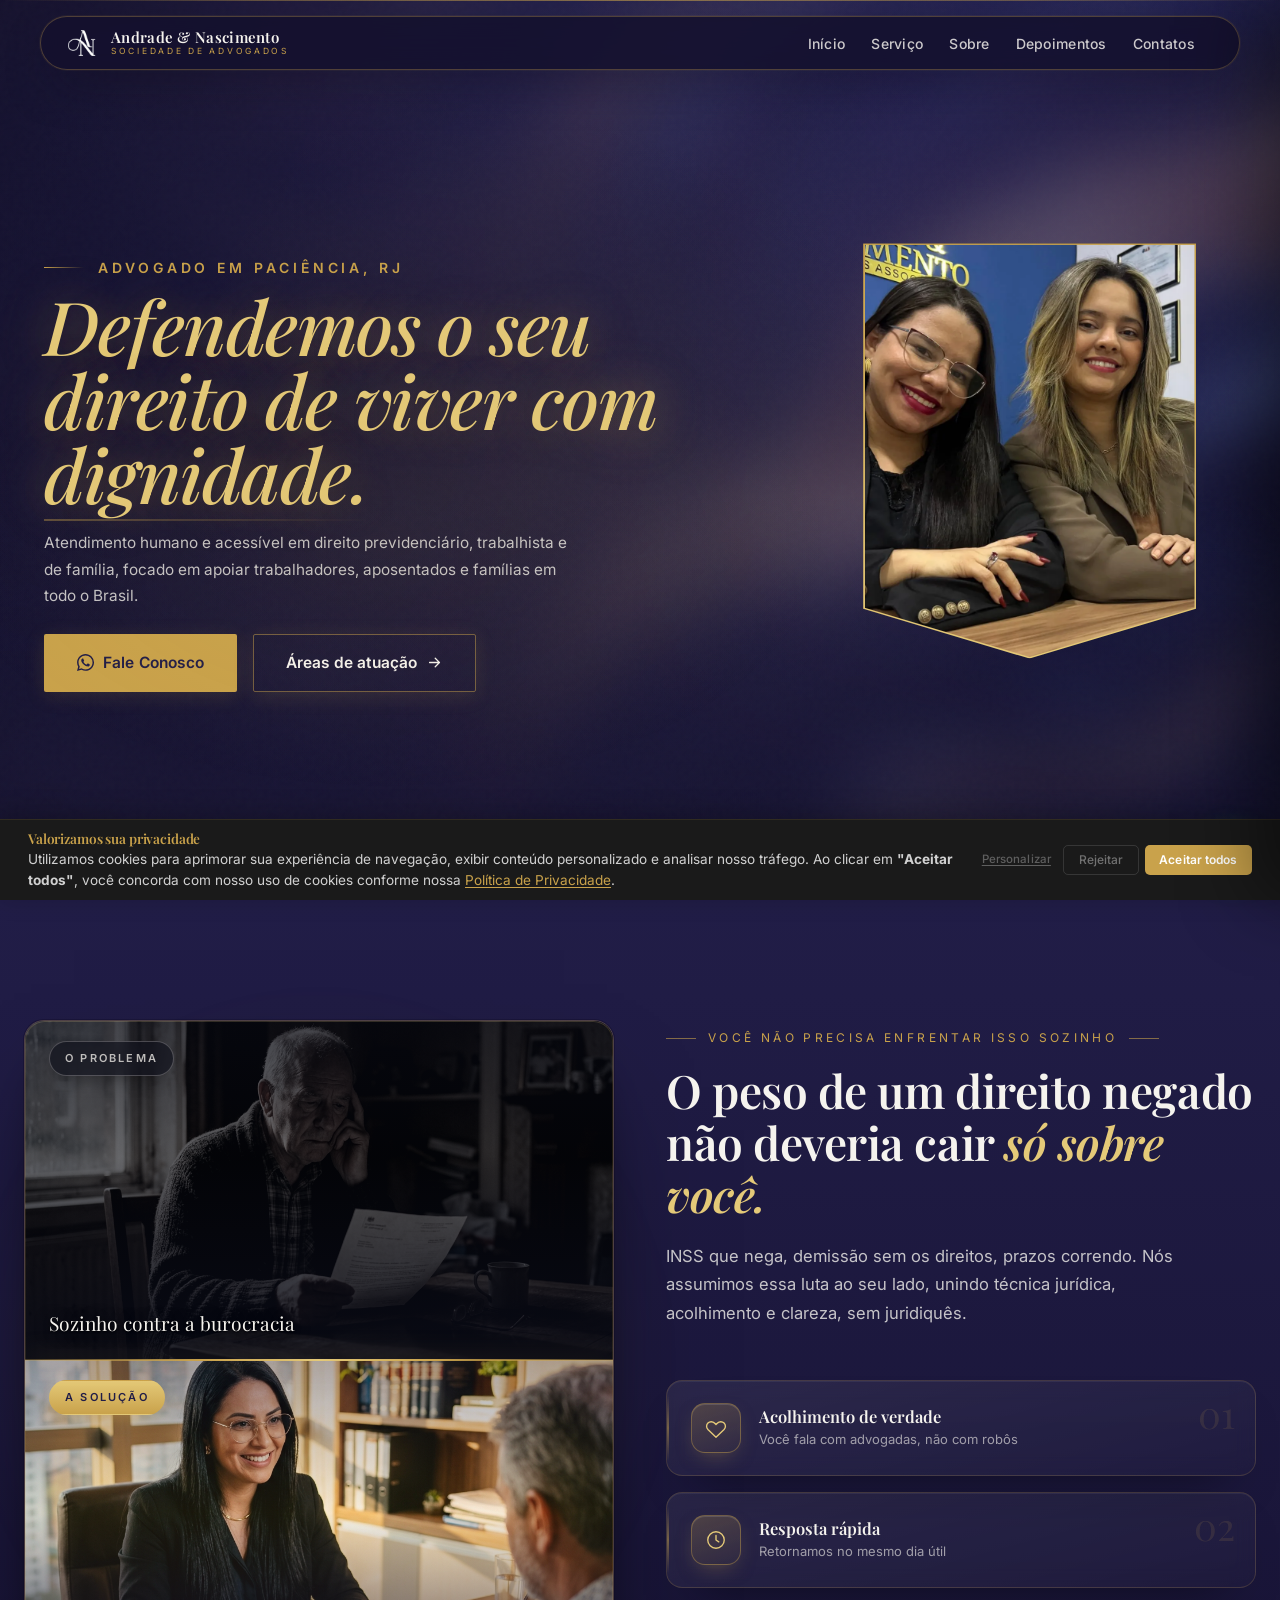
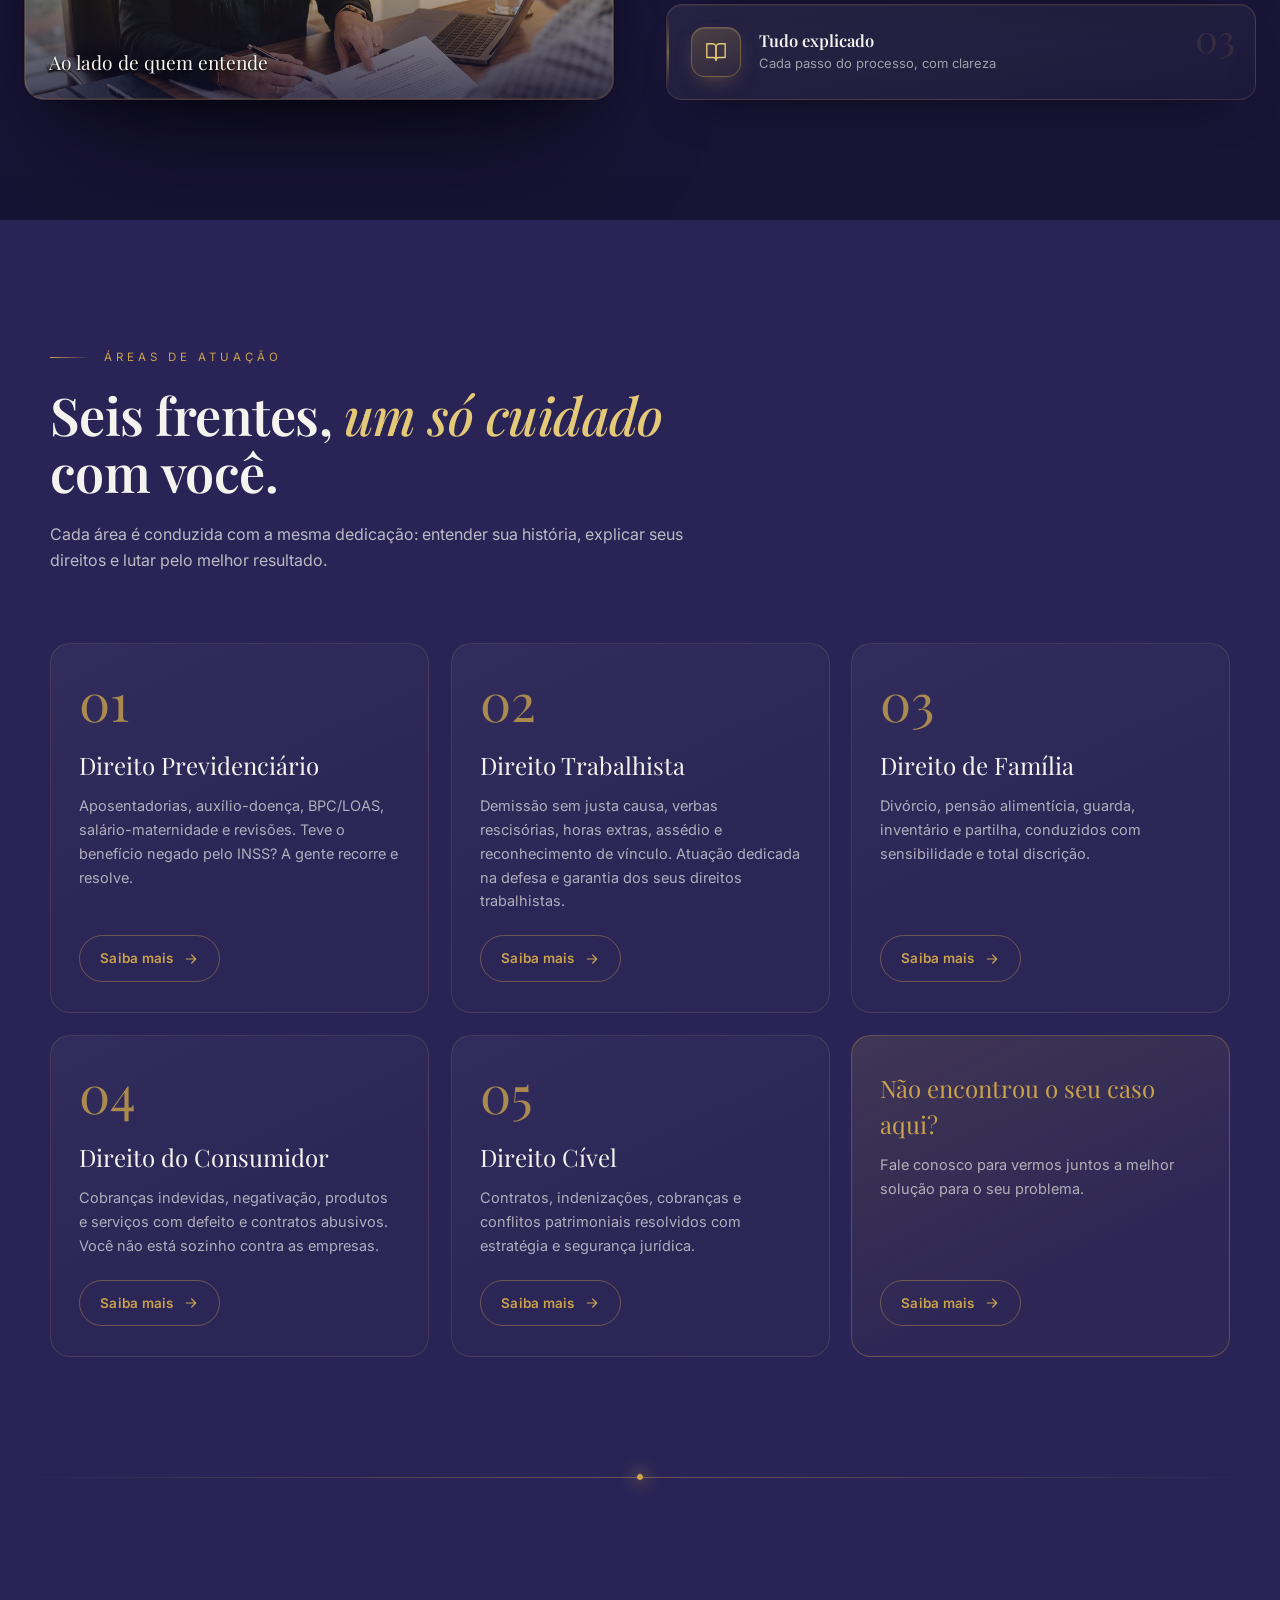
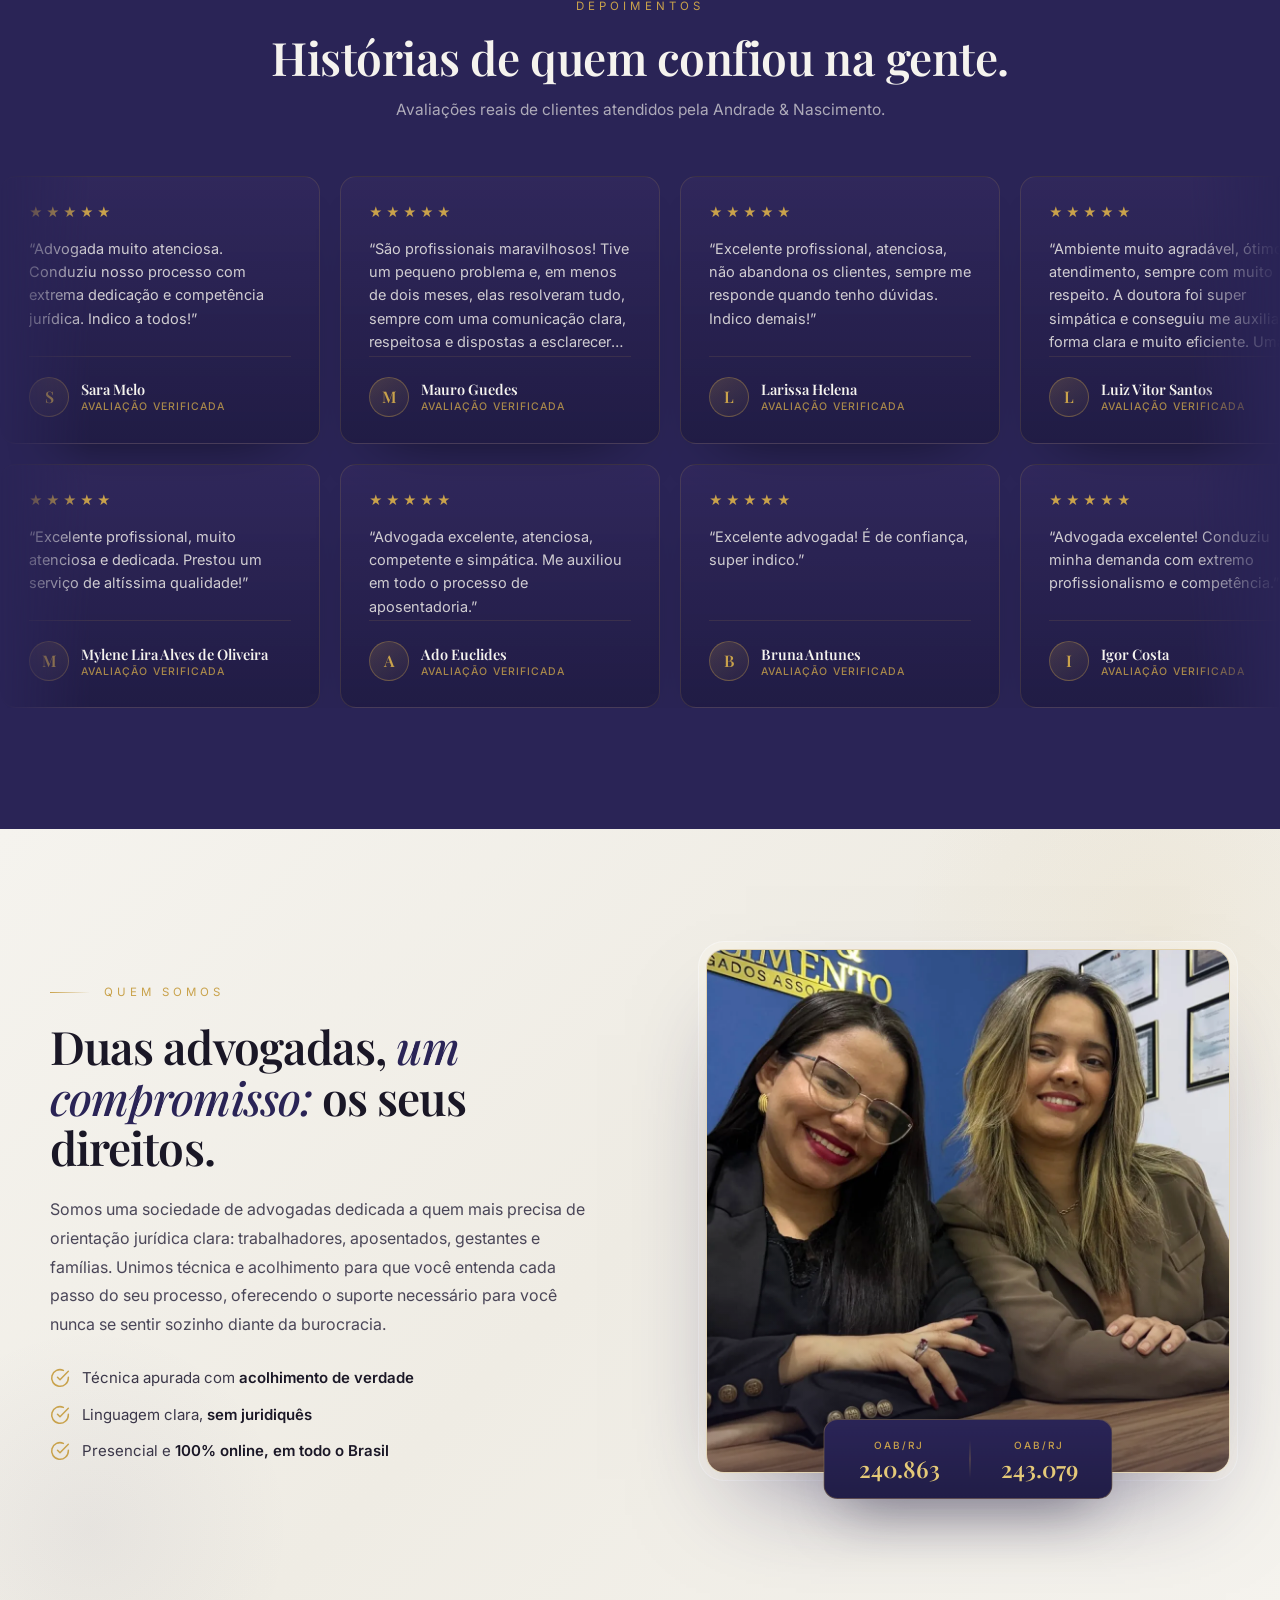
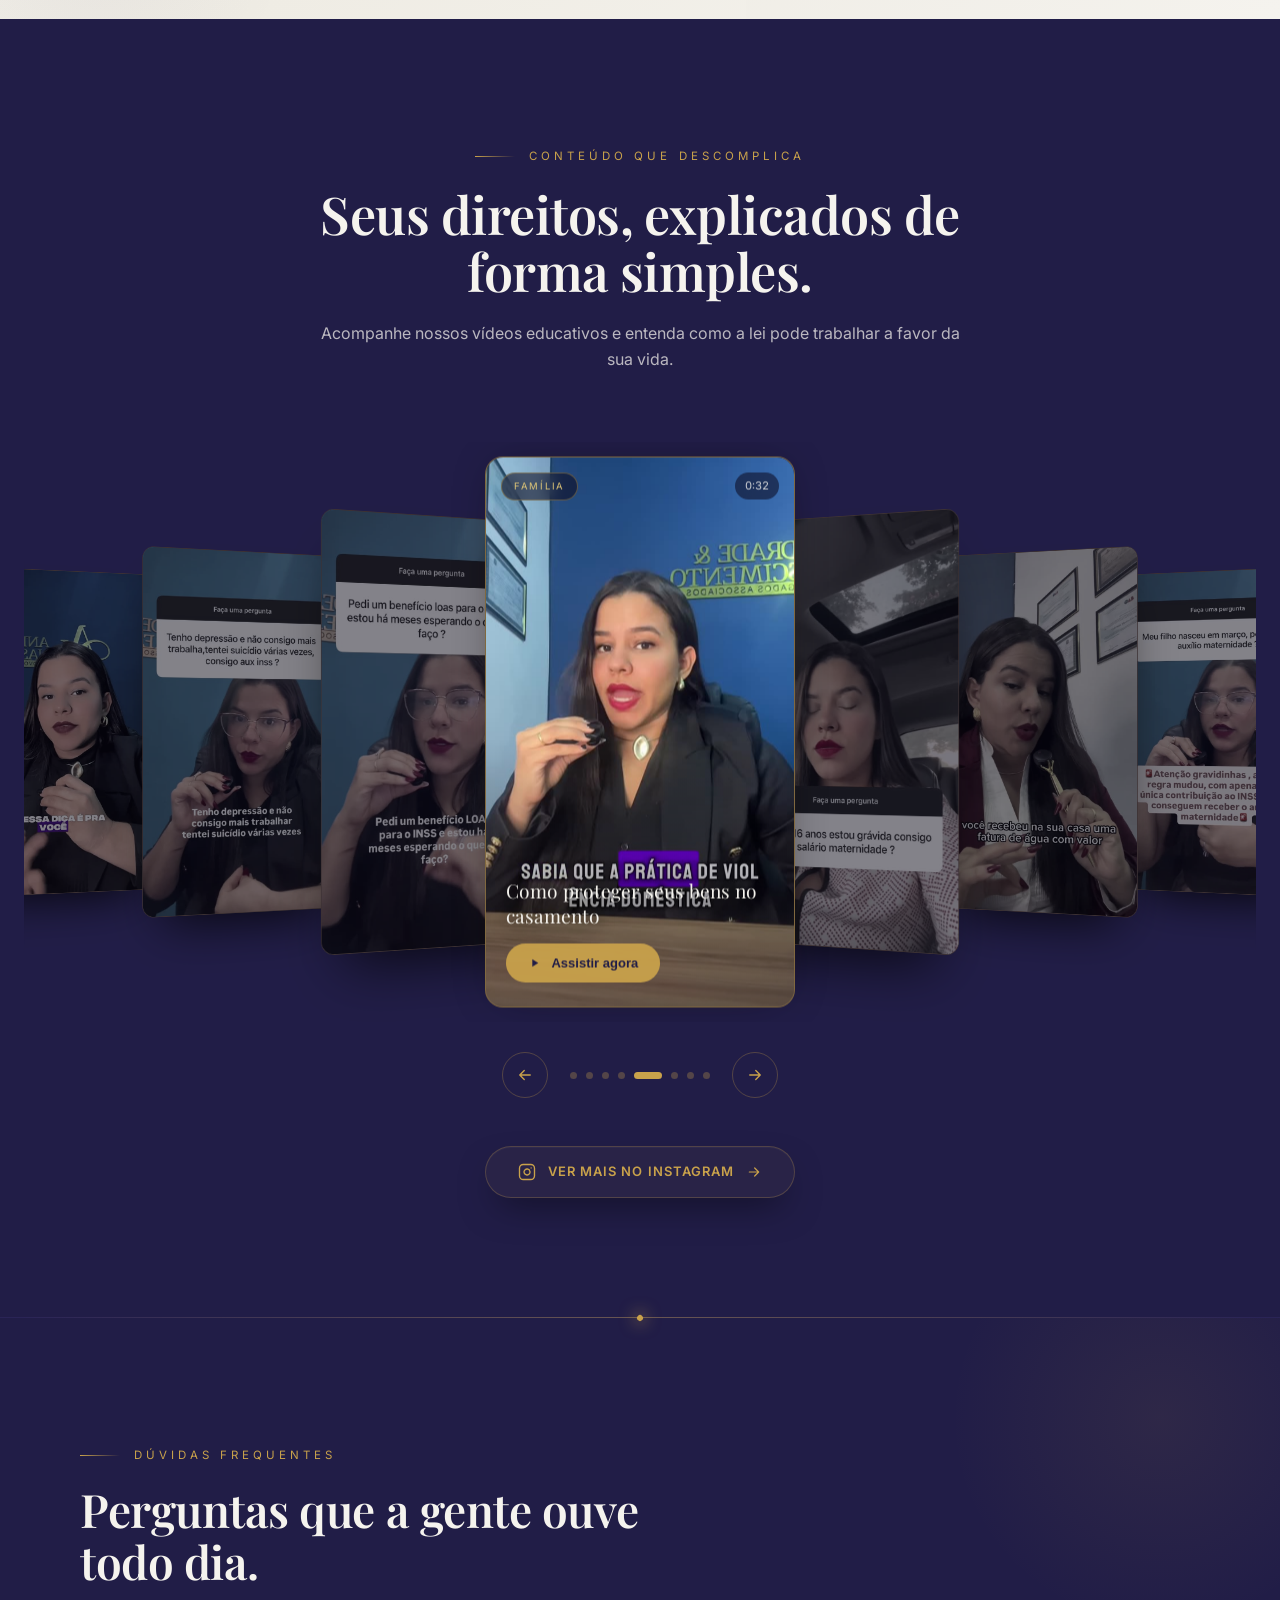
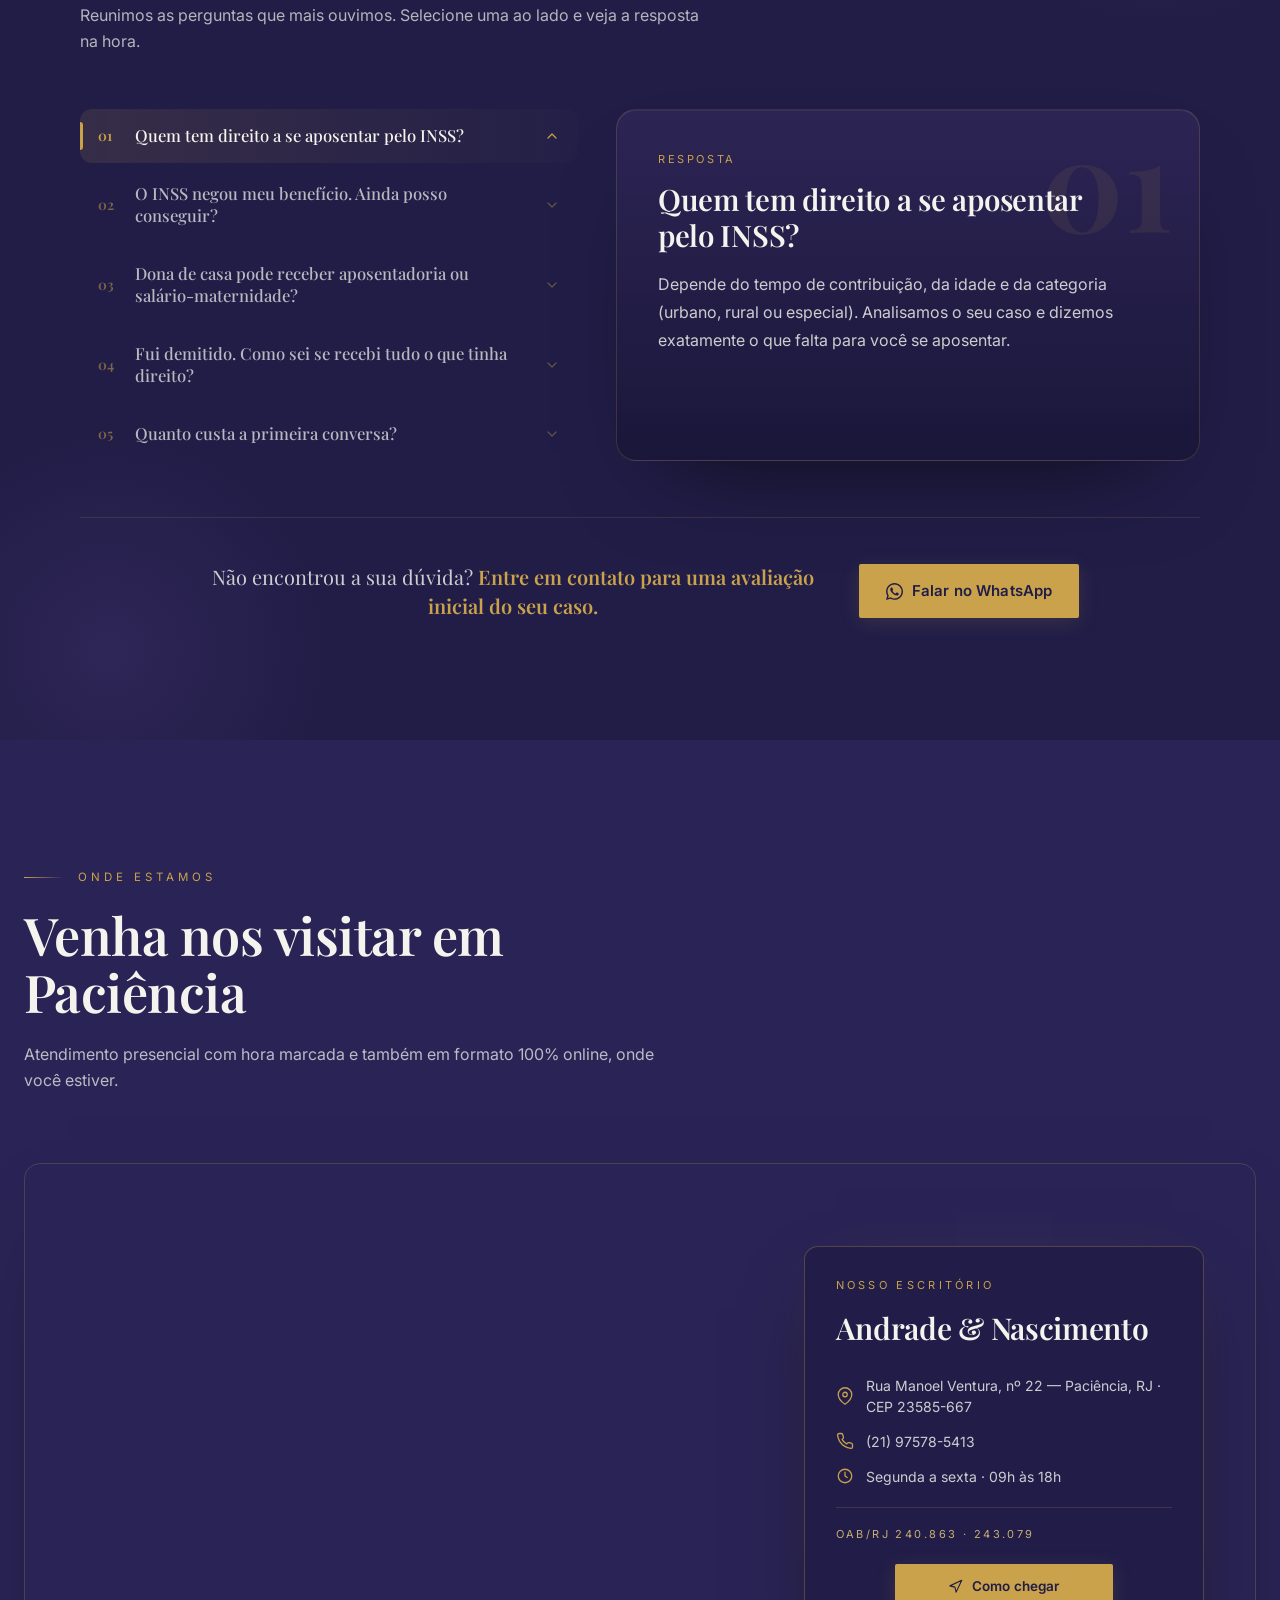
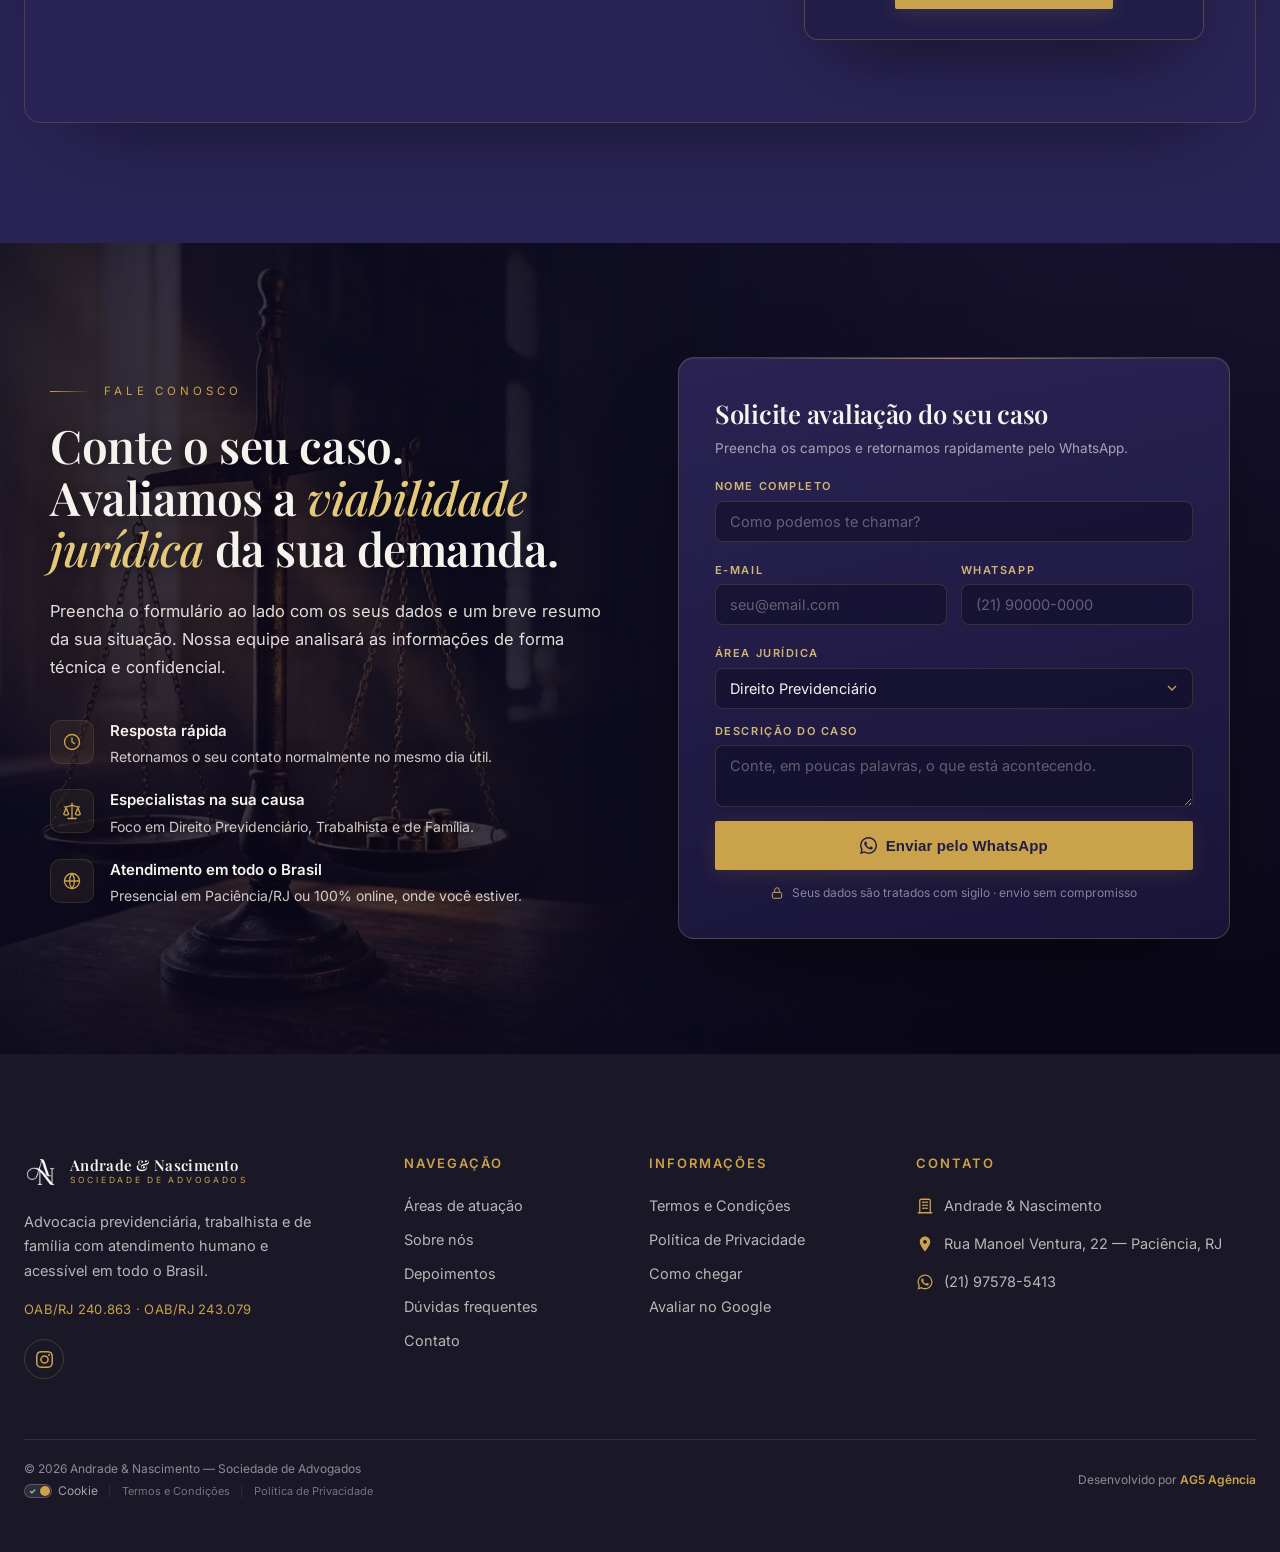
==== commit 2235fa53: "feat: update hero section with team photo and refactored title kicker" ====
--- a/index.html
+++ b/index.html
@@ -268,8 +268,7 @@
   </div>
   <div class="hero__inner">
     <div class="hero__content">
-      <p class="eyebrow eyebrow--line">Advocacia Previdenciária &amp; Trabalhista em Paciência, RJ</p>
-      <h1 class="hero__title">Advogado Previdenciário e Trabalhista em Paciência, RJ<br><em>Defendemos o seu direito de viver com dignidade.</em></h1>
+      <h1 class="hero__title"><span class="hero__title-kicker eyebrow--line">Advogado em Paciência, RJ</span><br><em>Defendemos o seu direito de viver com dignidade.</em></h1>
       <p class="hero__sub">Atendimento humano e acessível em direito previdenciário, trabalhista e de família, focado em apoiar trabalhadores, aposentados e famílias em todo o Brasil.</p>
       <div class="hero__cta">
         <a class="btn btn--gold" href="https://wa.me/5521975785413?text=Ol%C3%A1%2C%20vim%20atrav%C3%A9s%20do%20site%20e%20gostaria%20de%20agendar%20uma%20consulta%20jur%C3%ADdica." target="_blank" rel="noopener">
@@ -286,6 +285,10 @@
         <img src="assets/hero-advocacia-mobile.png" alt="Representação conceitual 3D de advocacia premium, escritório Andrade e Nascimento" width="1024" height="1024" loading="lazy" decoding="async">
       </figure>
     </div>
+
+    <figure class="hero__team-photo">
+      <img src="assets/equipe-advogadas-andrade-nascimento.webp" alt="Dra. Caroline Andrade e Dra. Gabriela Nascimento, advogadas sócias do escritório em Paciência, RJ" loading="eager" decoding="async">
+    </figure>
   </div>
 
 </header>
--- a/style.css
+++ b/style.css
@@ -371,6 +371,37 @@
   transform:translateY(-15px);
 }
 .hero__content{max-width:680px}
+.hero__team-photo{
+  display:none;
+}
+@media (min-width:901px){
+  .hero__team-photo{
+    display:block;
+    position:absolute;
+    top:50%;
+    right:var(--pad-x);
+    transform:translateY(-50%);
+    width:clamp(280px,26vw,380px);
+    background:linear-gradient(to bottom, var(--gold) 0%, var(--champagne) 100%);
+    padding:1.5px;
+    clip-path:polygon(0 0,100% 0,100% 88%,50% 100%,0 88%);
+    filter:drop-shadow(0 26px 50px rgba(0,0,0,.55));
+    opacity:0;
+    animation:heroTeamPhotoIn .8s var(--ease) .5s forwards
+  }
+  .hero__team-photo img{
+    display:block;
+    width:100%;
+    height:100%;
+    object-fit:cover;
+    aspect-ratio:4/5;
+    clip-path:polygon(0 0,100% 0,100% 88%,50% 100%,0 88%);
+  }
+}
+@keyframes heroTeamPhotoIn{
+  from{opacity:0;transform:translateY(calc(-50% + 20px))}
+  to{opacity:1;transform:translateY(-50%)}
+}
 .hero .eyebrow{
   opacity:0;
   transform:translateY(20px);
@@ -386,6 +417,18 @@
   transform:translateY(30px);
   animation:heroFadeUp .9s var(--ease) .5s forwards;
   text-shadow:0 0 60px rgba(201,162,75,.15),0 0 120px rgba(201,162,75,.08)
+}
+.hero__title-kicker{
+  display:inline-flex;
+  align-items:center;
+  font-family:var(--sans);
+  font-size:14px;
+  font-weight:600;
+  letter-spacing:.28em;
+  text-transform:uppercase;
+  color:var(--gold);
+  text-shadow:none;
+  margin-bottom:14px
 }
 .hero__title em{
   font-style:italic;
@@ -1701,8 +1744,9 @@
   .hero__img-illustration{opacity:0.3}
   .nav__links,.nav__right>.btn{display:none}
   .burger{display:block}
-  .hero__inner{padding:clamp(90px,14vw,120px) var(--pad-x) clamp(50px,12vw,80px);transform:none}
+  .hero__inner{padding:clamp(90px,14vw,120px) var(--pad-x) clamp(50px,12vw,80px);transform:none;flex-direction:column}
   .hero__content{max-width:none}
+  .hero__team-photo{display:none}
   .hero__title{font-size:clamp(36px,10vw,56px);line-height:1.05}
   .hero__sub{max-width:none;margin-top:20px;font-size:15.5px}
   .hero__cta{margin-top:30px;flex-direction:column;align-items:stretch}
